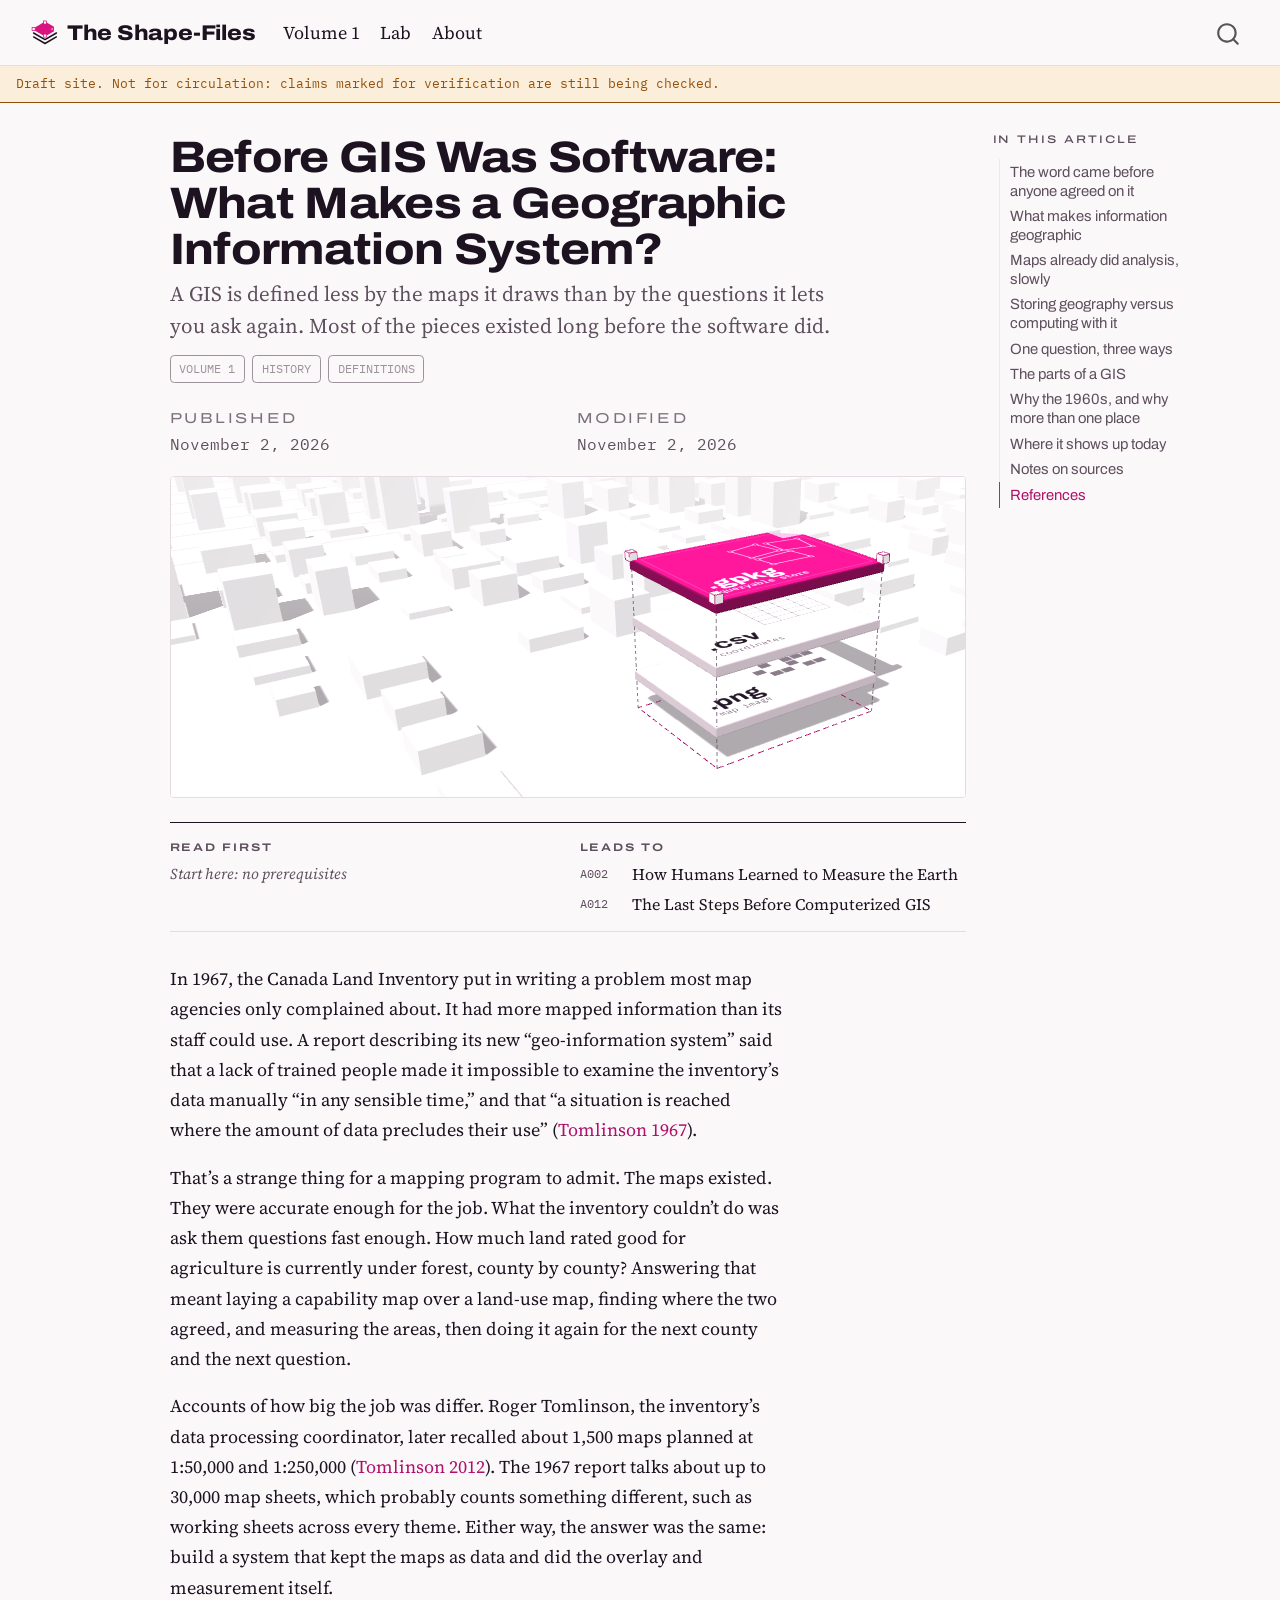
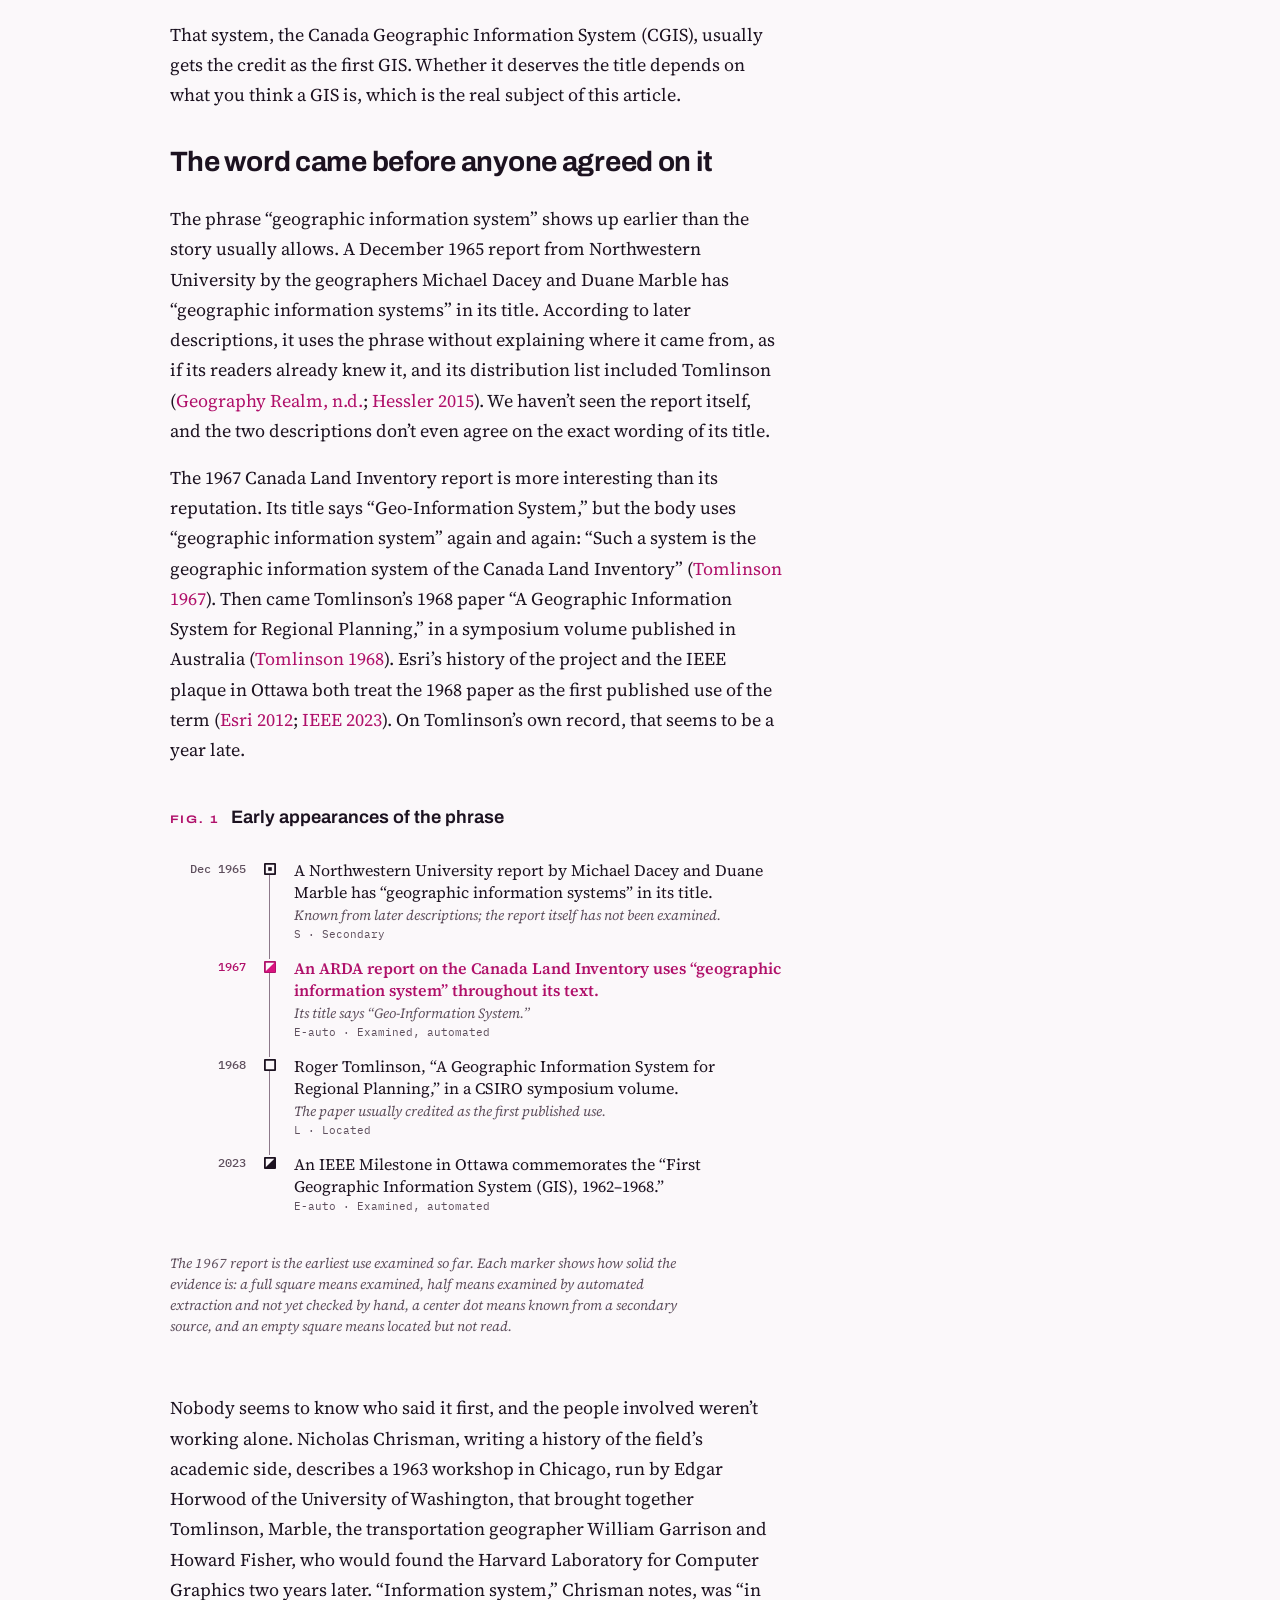
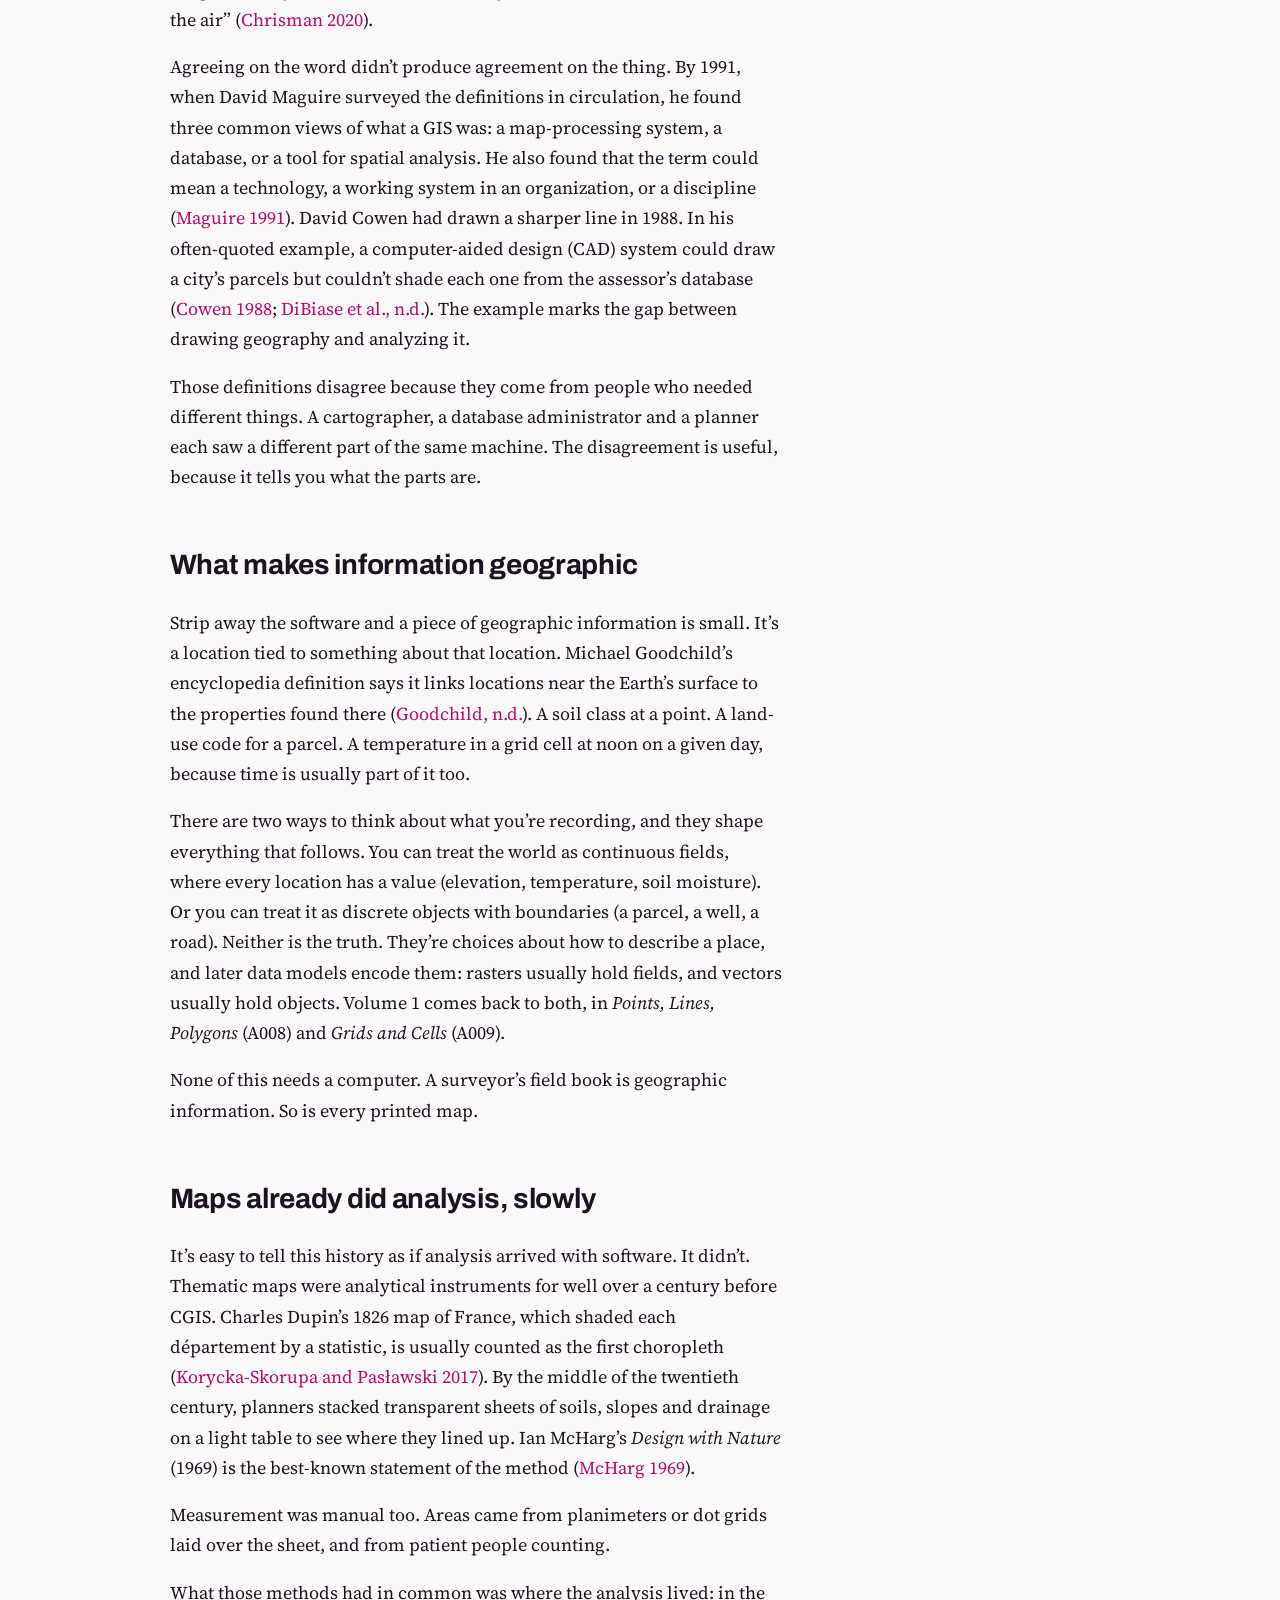
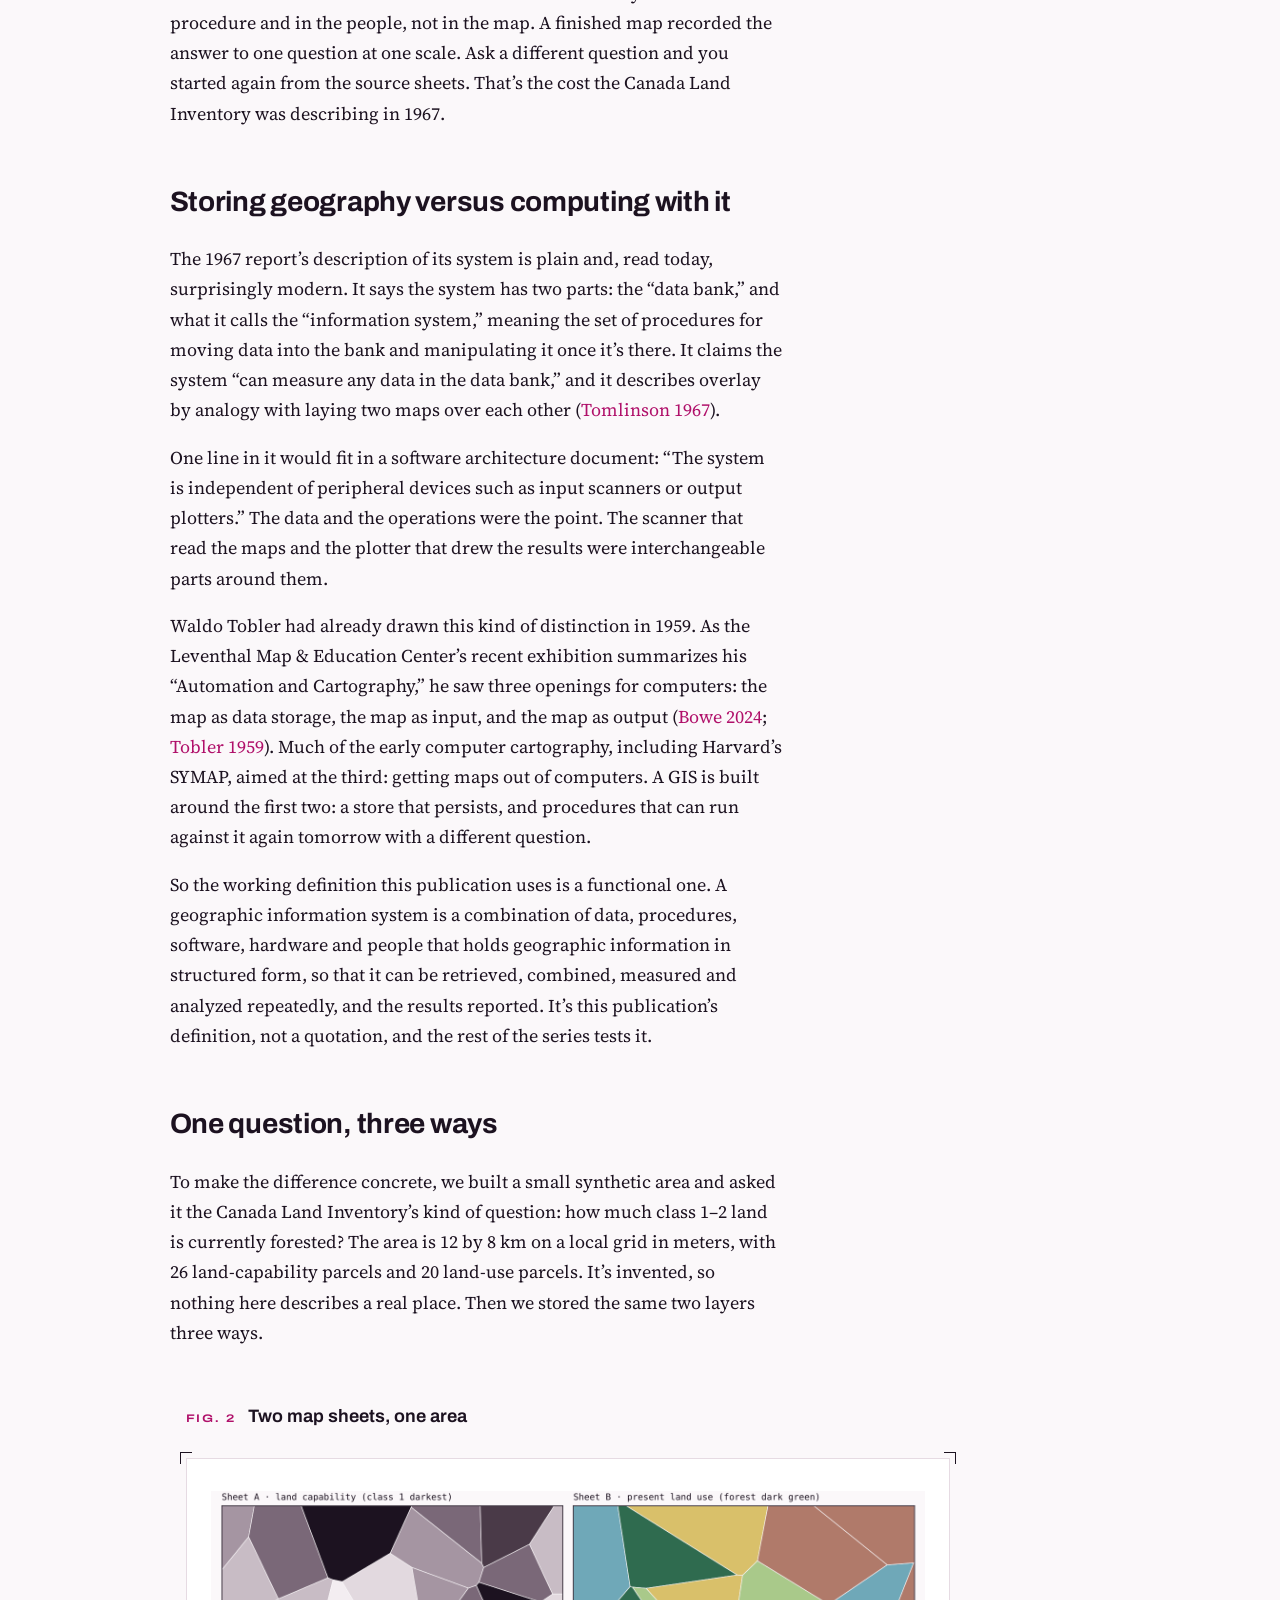
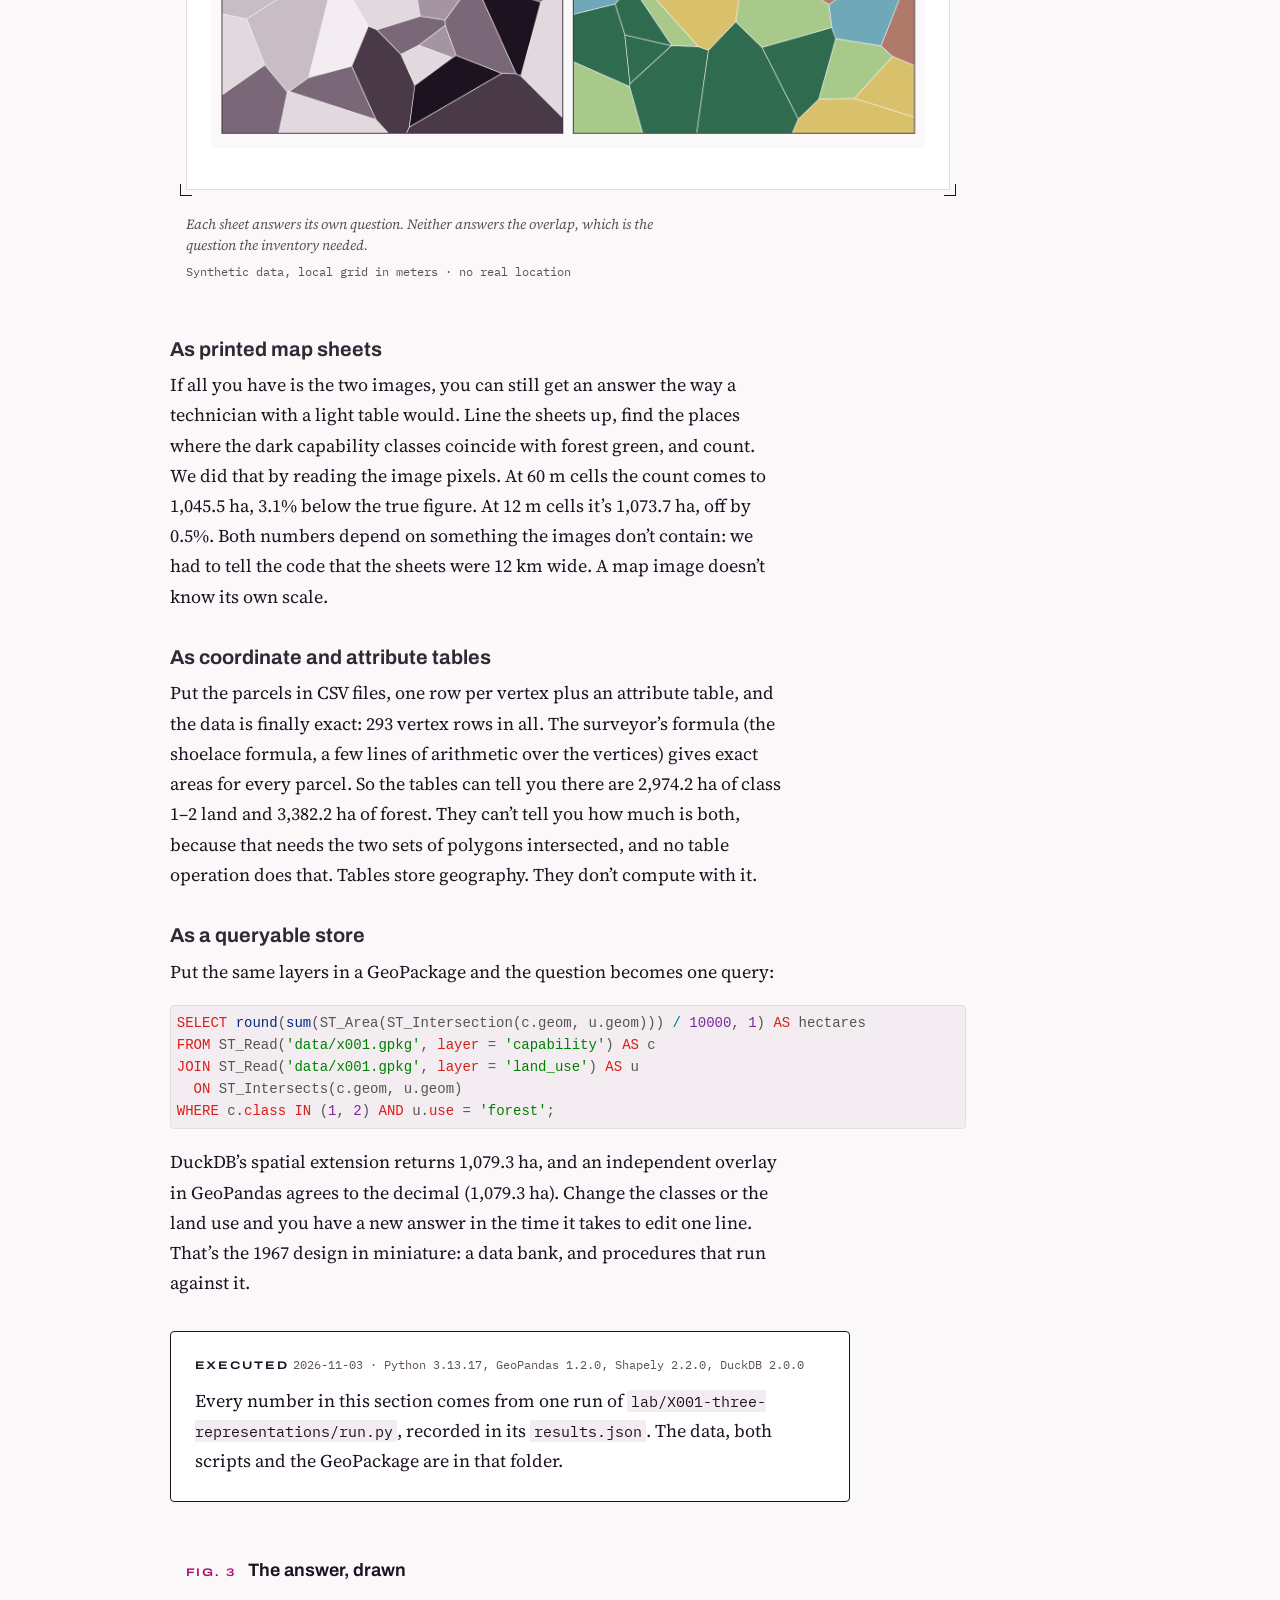
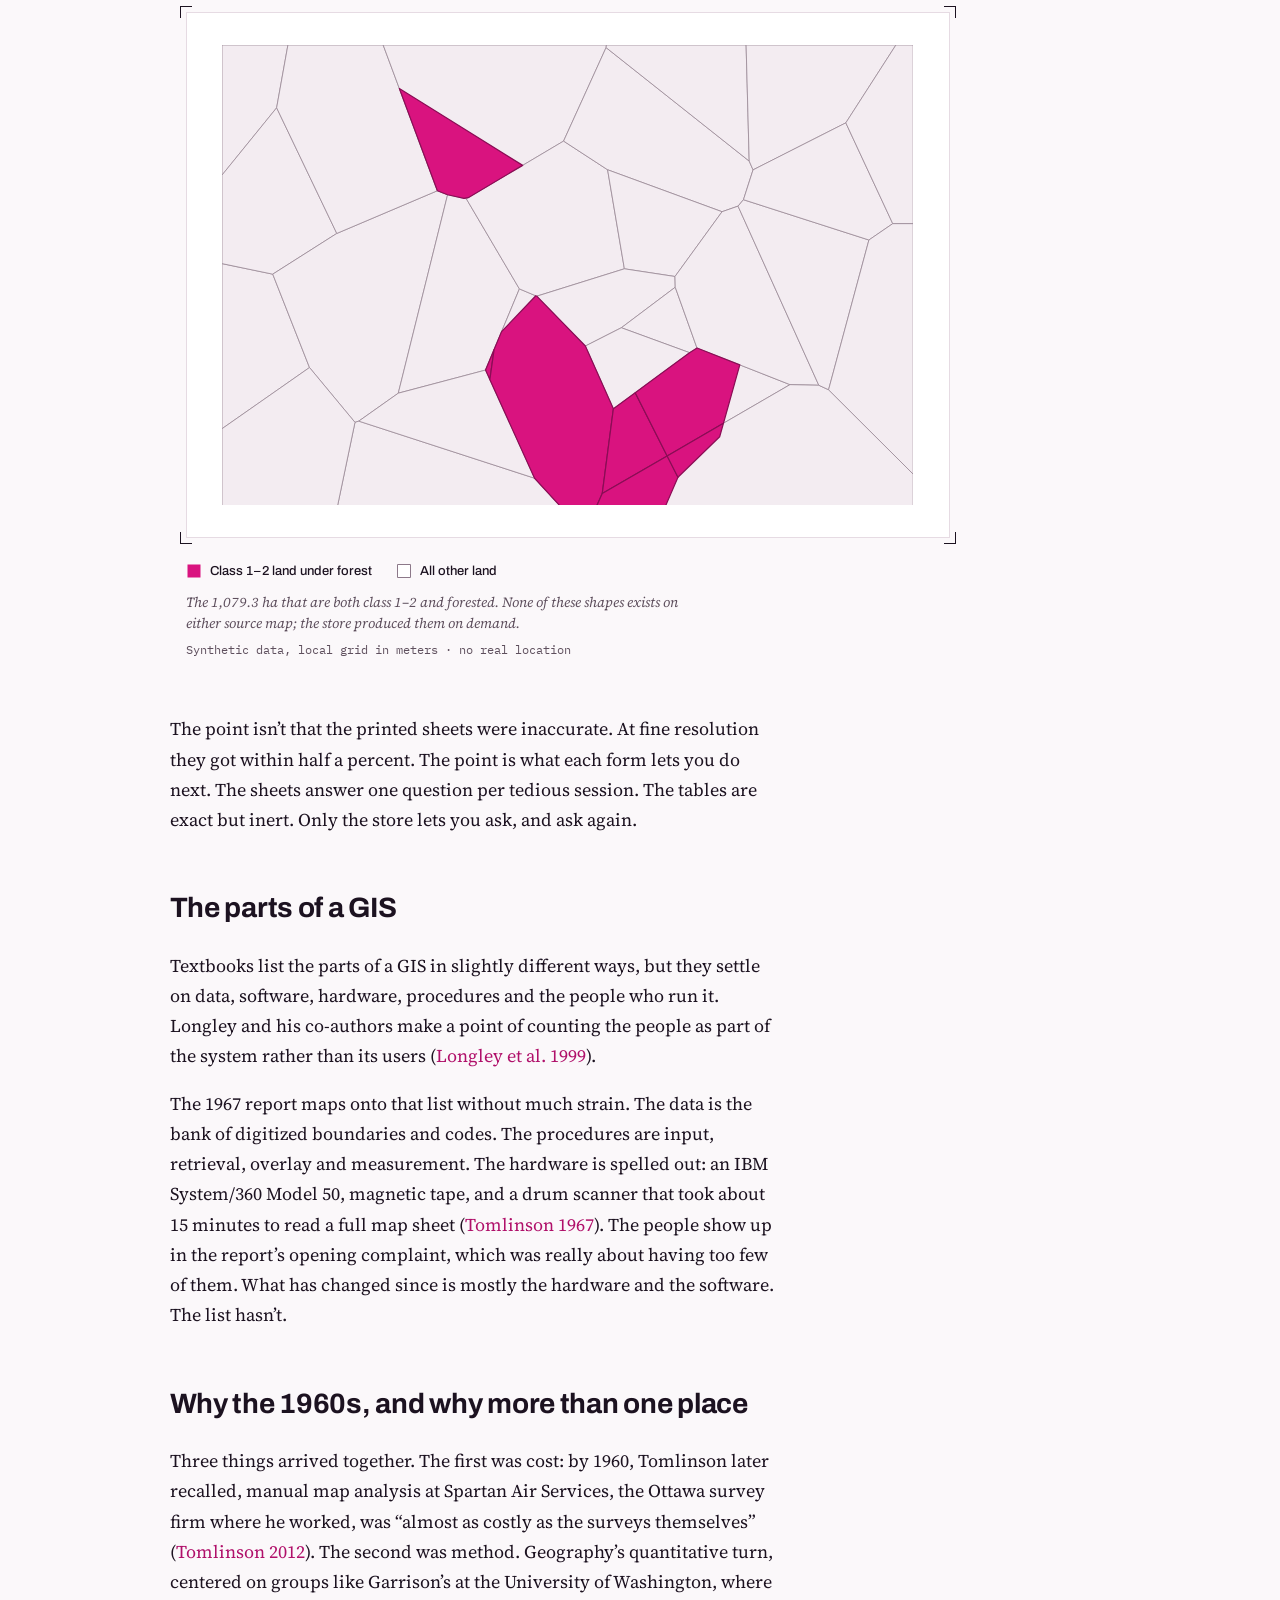
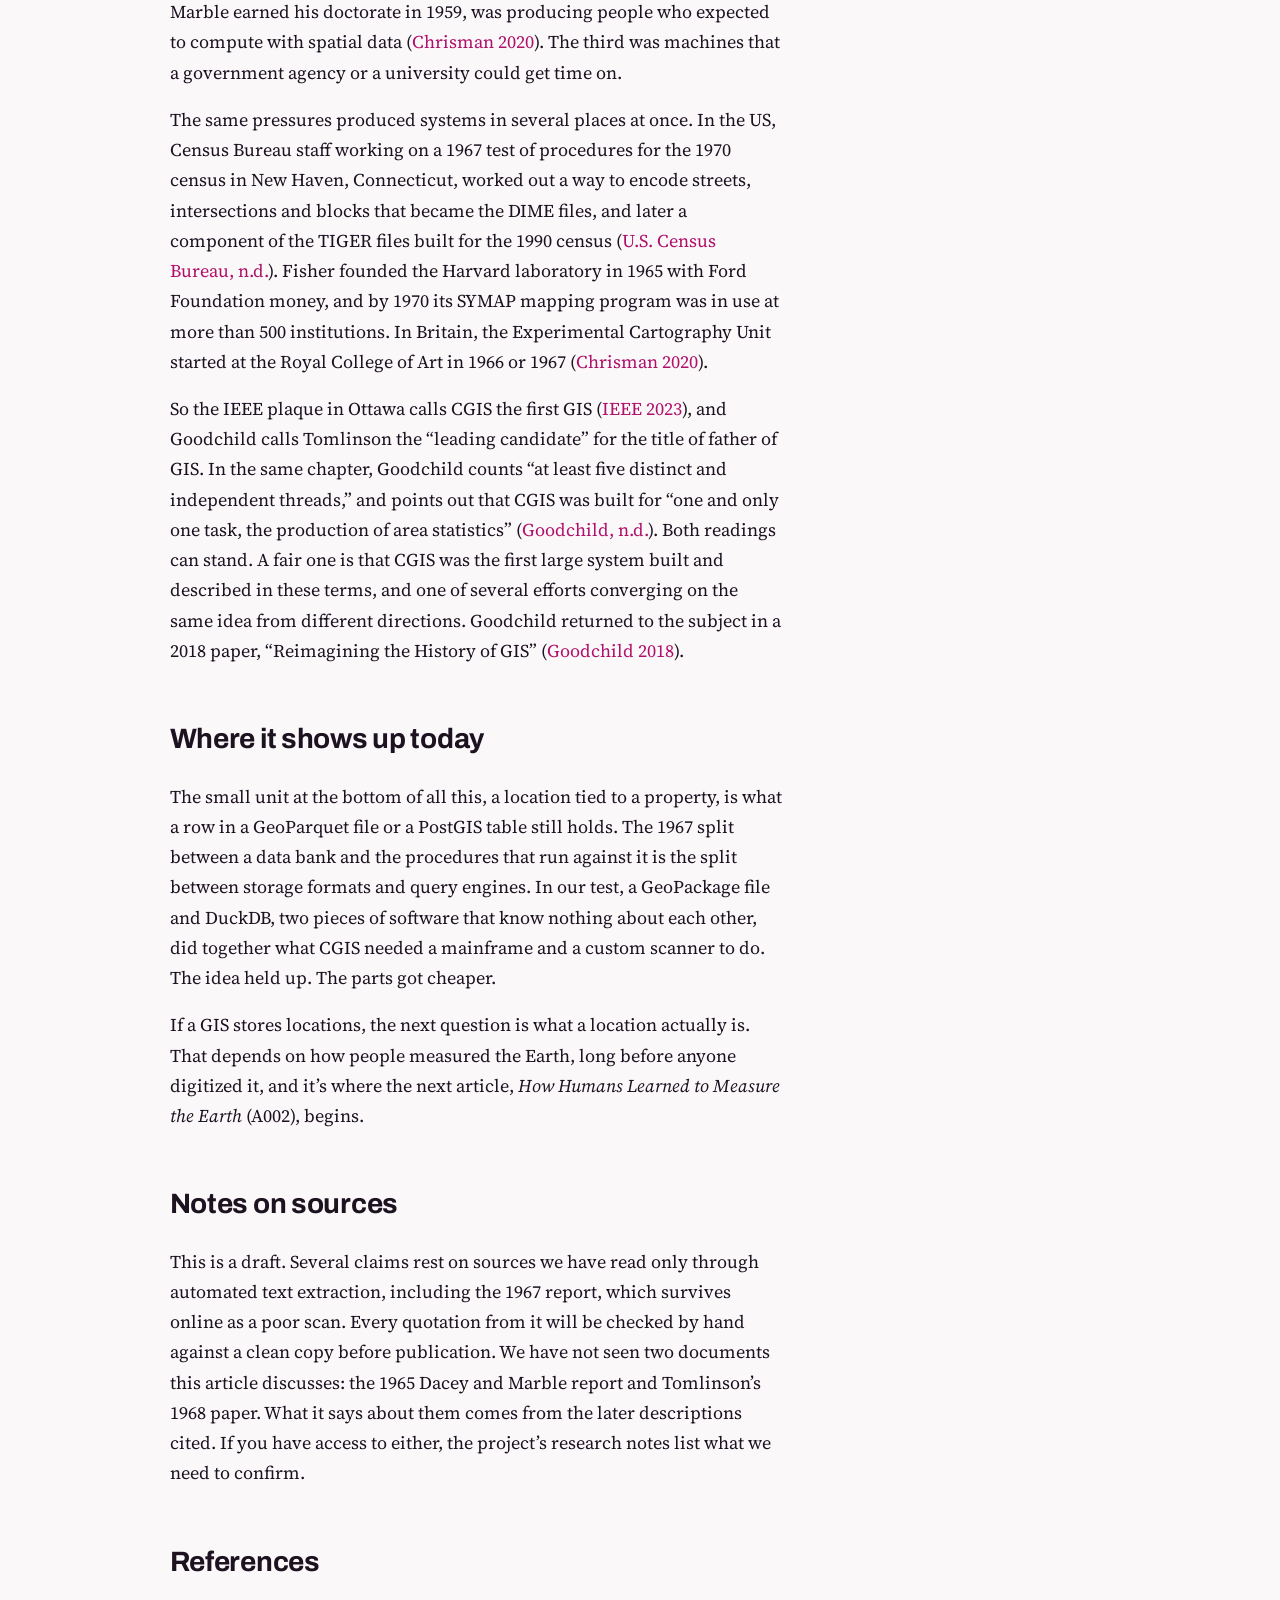
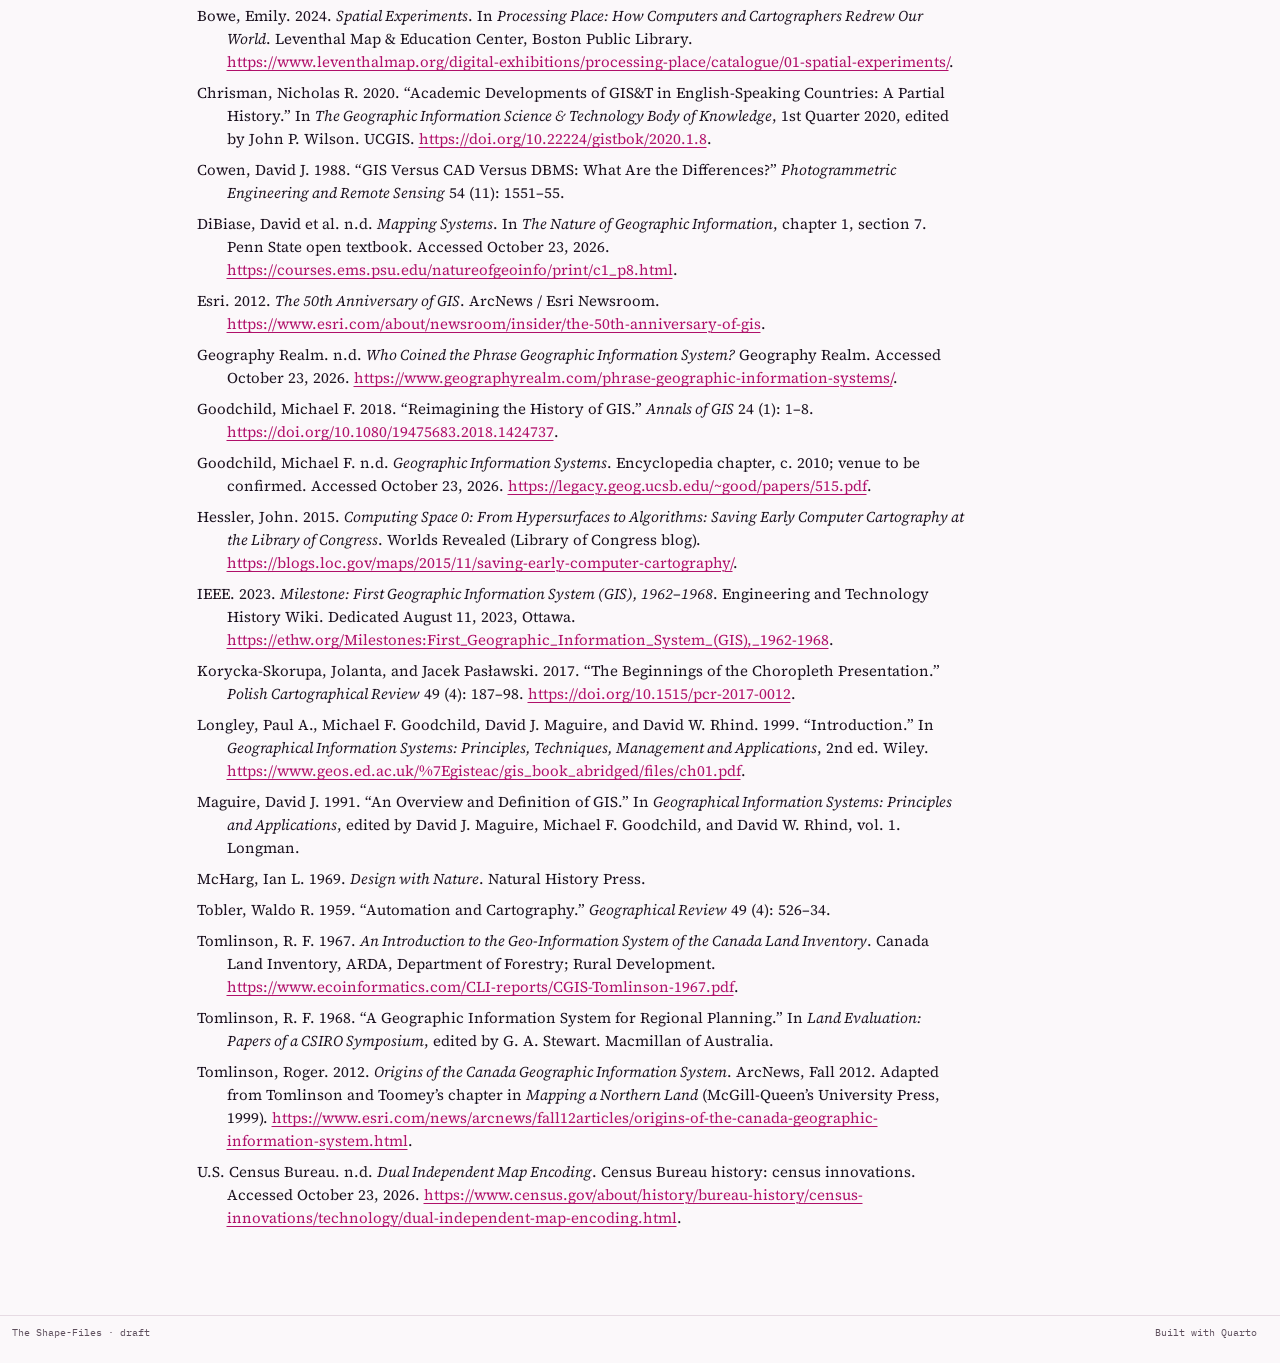
==== articles/before-gis-was-software/index.html @ 7fab3e98 "Publish site" ====
<!DOCTYPE html>
<html xmlns="http://www.w3.org/1999/xhtml" lang="en-US" xml:lang="en-US"><head>

<meta charset="utf-8">
<meta name="generator" content="quarto-1.11.9">

<meta name="viewport" content="width=device-width, initial-scale=1.0, user-scalable=yes">

<meta name="dcterms.date" content="2026-11-02">
<meta name="description" content="What separates a geographic information system from a map, where the phrase came from, and why the first systems were built in the 1960s.">

<title>Before GIS Was Software: What Makes a Geographic Information System? – The Shape-Files</title>
<style>
/* Default styles provided by pandoc.
** See https://pandoc.org/MANUAL.html#variables-for-html for config info.
*/
span.smallcaps{font-variant: small-caps;}
div.columns{display: flex; gap: 1.5em;}
div.column{flex: auto;}
@media screen {
div.columns{gap: min(4vw, 1.5em);}
div.column{overflow-x: auto;}
}
div.hanging-indent{margin-left: 1.5em; text-indent: -1.5em;}
ul.task-list{list-style: none;}
ul.task-list li input[type="checkbox"] {
  width: 0.8em;
  margin: 0 0.8em 0.2em -1em; /* quarto-specific, see https://github.com/quarto-dev/quarto-cli/issues/4556 */ 
  vertical-align: middle;
}
/* CSS for syntax highlighting */
html { -webkit-text-size-adjust: 100%; }
pre > code.sourceCode { white-space: pre; position: relative; }
pre > code.sourceCode > span { display: inline-block; line-height: 1.25; }
pre > code.sourceCode > span:empty { height: 1.2em; }
.sourceCode { overflow: visible; }
code.sourceCode > span { color: inherit; text-decoration: inherit; }
div.sourceCode { margin: 1em 0; }
pre.sourceCode { margin: 0; }
@media screen {
div.sourceCode { overflow: auto; }
}
@media print {
pre > code.sourceCode { white-space: pre-wrap; }
pre > code.sourceCode > span { text-indent: -5em; padding-left: 5em; }
}
pre.numberSource code
  { counter-reset: source-line 0; }
pre.numberSource code > span
  { position: relative; left: -4em; counter-increment: source-line; }
pre.numberSource code > span > a:first-child::before
  { content: counter(source-line);
    position: relative; left: -1em; text-align: right; vertical-align: baseline;
    border: none; display: inline-block;
    -webkit-touch-callout: none; -webkit-user-select: none;
    -khtml-user-select: none; -moz-user-select: none;
    -ms-user-select: none; user-select: none;
    padding: 0 4px; width: 4em;
  }
pre.numberSource { margin-left: 3em;  padding-left: 4px; }
div.sourceCode
  {   }
@media screen {
pre > code.sourceCode > span > a:first-child::before { text-decoration: underline; }
}
/* CSS for citations */
div.csl-bib-body { }
div.csl-entry {
  clear: both;
}
.hanging-indent div.csl-entry {
  margin-left:2em;
  text-indent:-2em;
}
div.csl-left-margin {
  min-width:2em;
  float:left;
}
div.csl-right-inline {
  margin-left:2em;
  padding-left:1em;
}
div.csl-indent {
  margin-left: 2em;
}</style>


<script src="../../site_libs/quarto-nav/quarto-nav.js"></script>
<script src="../../site_libs/quarto-nav/headroom.min.js"></script>
<script src="../../site_libs/clipboard/clipboard.min.js"></script>
<script src="../../site_libs/quarto-search/autocomplete.umd.js"></script>
<script src="../../site_libs/quarto-search/fuse.min.js"></script>
<script src="../../site_libs/quarto-search/quarto-search.js"></script>
<meta name="quarto:offset" content="../../">
<link href="../../assets/img/file-mark-light.svg" rel="icon" type="image/svg+xml">
<script src="../../site_libs/quarto-html/quarto.js" type="module"></script>
<script src="../../site_libs/quarto-html/tabsets/tabsets.js" type="module"></script>
<script src="../../site_libs/quarto-html/scrollable-regions/scrollable-regions.js" type="module"></script>
<script src="../../site_libs/quarto-html/popper.min.js"></script>
<script src="../../site_libs/quarto-html/tippy.umd.min.js"></script>
<script src="../../site_libs/quarto-html/anchor.min.js"></script>
<link href="../../site_libs/quarto-html/tippy.css" rel="stylesheet">
<link href="../../site_libs/quarto-html/quarto-syntax-highlighting-7b1528b1cba7e9f63f59baa7408a6f56.css" rel="stylesheet" id="quarto-text-highlighting-styles">
<script src="../../site_libs/bootstrap/bootstrap.min.js"></script>
<link href="../../site_libs/bootstrap/bootstrap-icons.css" rel="stylesheet">
<link href="../../site_libs/bootstrap/bootstrap-260992445ddb6850cf12eee7a5778700.min.css" rel="stylesheet" append-hash="true" id="quarto-bootstrap" data-mode="light">
<script id="quarto-search-options" type="application/json">{
  "location": "navbar",
  "copy-button": false,
  "collapse-after": 3,
  "panel-placement": "end",
  "type": "overlay",
  "limit": 50,
  "keyboard-shortcut": [
    "f",
    "/",
    "s"
  ],
  "show-item-context": false,
  "language": {
    "search-no-results-text": "No results",
    "search-matching-documents-text": "matching documents",
    "search-copy-link-title": "Copy link to search",
    "search-hide-matches-text": "Hide additional matches",
    "search-more-match-text": "more match in this document",
    "search-more-matches-text": "more matches in this document",
    "search-clear-button-title": "Clear",
    "search-text-placeholder": "",
    "search-detached-cancel-button-title": "Cancel",
    "search-submit-button-title": "Submit",
    "search-label": "Search"
  }
}</script>
<style>html{ scroll-behavior: smooth; }</style>
<meta name="robots" content="noindex, nofollow">


<link rel="stylesheet" href="../../styles/tokens.css">
<link rel="stylesheet" href="../../styles/components.css">
<link rel="stylesheet" href="../../styles/site.css">
</head>

<body class="nav-fixed quarto-light"><a id="quarto-skip-link" class="visually-hidden-focusable" href="#quarto-document-content">Skip to main content</a>

<div id="quarto-search-results"></div>
  <header id="quarto-header" class="headroom fixed-top">
    <nav class="navbar navbar-expand-lg " data-bs-theme="dark" aria-label="Site">
      <div class="navbar-container container-fluid">
      <div class="navbar-brand-container mx-auto">
    <a href="../../index.html" class="navbar-brand navbar-brand-logo">
    <img src="../../assets/img/file-mark-light.svg" alt="The Shape-Files file mark" class="navbar-logo light-content">
    <img src="../../assets/img/file-mark-light.svg" alt="The Shape-Files file mark" class="navbar-logo dark-content">
    </a>
    <a class="navbar-brand" href="../../index.html">
    <span class="navbar-title">The Shape-Files</span>
    </a>
  </div>
          <button class="navbar-toggler" type="button" data-bs-toggle="collapse" data-bs-target="#navbarCollapse" aria-controls="navbarCollapse" aria-expanded="false" aria-label="Toggle navigation" onclick="if (window.quartoToggleHeadroom) { window.quartoToggleHeadroom(); }">
  <span class="navbar-toggler-icon"></span>
</button>
          <div class="collapse navbar-collapse" id="navbarCollapse">
            <ul class="navbar-nav navbar-nav-scroll me-auto">
  <li class="nav-item">
    <a class="nav-link" href="../../index.html#volume-1"> 
<span class="menu-text">Volume 1</span></a>
  </li>  
  <li class="nav-item">
    <a class="nav-link" href="../../lab/X001-three-representations/index.html"> 
<span class="menu-text">Lab</span></a>
  </li>  
  <li class="nav-item">
    <a class="nav-link" href="../../about.html"> 
<span class="menu-text">About</span></a>
  </li>  
</ul>
          </div> <!-- /navcollapse -->
            <div class="quarto-navbar-tools">
</div>
            <div id="quarto-search" class="" title="Search"></div>
      </div> <!-- /container-fluid -->
    </nav>
  <div id="quarto-announcement" data-announcement-id="b26e53d206112f1563378f8ec5a08632" class="alert alert-warning hidden"><div class="quarto-announcement-content">
<p>Draft site. Not for circulation: claims marked for verification are still being checked.</p>
</div></div>
</header>
<!-- content -->
<div id="quarto-content" class="quarto-container page-columns page-rows-contents page-layout-article page-navbar">
<!-- sidebar -->
<!-- margin-sidebar -->
    <div id="quarto-margin-sidebar" class="sidebar margin-sidebar">
        <nav id="TOC" role="doc-toc" aria-labelledby="toc-title" class="toc-active">
    <h2 id="toc-title">In this article</h2>
   
  <ul class="collapse">
  <li><a href="#the-word-came-before-anyone-agreed-on-it" id="toc-the-word-came-before-anyone-agreed-on-it" class="nav-link active" data-scroll-target="#the-word-came-before-anyone-agreed-on-it">The word came before anyone agreed on it</a></li>
  <li><a href="#what-makes-information-geographic" id="toc-what-makes-information-geographic" class="nav-link" data-scroll-target="#what-makes-information-geographic">What makes information geographic</a></li>
  <li><a href="#maps-already-did-analysis-slowly" id="toc-maps-already-did-analysis-slowly" class="nav-link" data-scroll-target="#maps-already-did-analysis-slowly">Maps already did analysis, slowly</a></li>
  <li><a href="#storing-geography-versus-computing-with-it" id="toc-storing-geography-versus-computing-with-it" class="nav-link" data-scroll-target="#storing-geography-versus-computing-with-it">Storing geography versus computing with it</a></li>
  <li><a href="#one-question-three-ways" id="toc-one-question-three-ways" class="nav-link" data-scroll-target="#one-question-three-ways">One question, three ways</a></li>
  <li><a href="#the-parts-of-a-gis" id="toc-the-parts-of-a-gis" class="nav-link" data-scroll-target="#the-parts-of-a-gis">The parts of a GIS</a></li>
  <li><a href="#why-the-1960s-and-why-more-than-one-place" id="toc-why-the-1960s-and-why-more-than-one-place" class="nav-link" data-scroll-target="#why-the-1960s-and-why-more-than-one-place">Why the 1960s, and why more than one place</a></li>
  <li><a href="#where-it-shows-up-today" id="toc-where-it-shows-up-today" class="nav-link" data-scroll-target="#where-it-shows-up-today">Where it shows up today</a></li>
  <li><a href="#notes-on-sources" id="toc-notes-on-sources" class="nav-link" data-scroll-target="#notes-on-sources">Notes on sources</a></li>
  <li><a href="#references" id="toc-references" class="nav-link" data-scroll-target="#references">References</a></li>
  </ul>
</nav>
    </div>
<!-- main -->
<main class="content" id="quarto-document-content" tabindex="-1">

<header id="title-block-header" class="quarto-title-block default">
<div class="quarto-title">
<h1 class="title">Before GIS Was Software: What Makes a Geographic Information System?</h1>
<p class="subtitle lead">A GIS is defined less by the maps it draws than by the questions it lets you ask again. Most of the pieces existed long before the software did.</p>
  <div class="quarto-categories">
    <div class="quarto-category">Volume 1</div>
    <div class="quarto-category">History</div>
    <div class="quarto-category">Definitions</div>
  </div>
  </div>

<div>
  <div class="description">
    What separates a geographic information system from a map, where the phrase came from, and why the first systems were built in the 1960s.
  </div>
</div>


<div class="quarto-title-meta">

    
    <div>
    <div class="quarto-title-meta-heading">Published</div>
    <div class="quarto-title-meta-contents">
      <p class="date">November 2, 2026</p>
    </div>
  </div>
  
    <div>
    <div class="quarto-title-meta-heading">Modified</div>
    <div class="quarto-title-meta-contents">
      <p class="date-modified">November 2, 2026</p>
    </div>
  </div>
    
  </div>
  


</header>


<div class="sf-hero-mount" data-height="320" data-seed="1967" data-shift="0.2" data-title="Banner: a map image, a coordinate table and a queryable store floating above a city grid; the queryable store is highlighted" data-layers="[{&quot;ext&quot;:&quot;gpkg&quot;,&quot;role&quot;:&quot;queryable store&quot;,&quot;motif&quot;:&quot;polygons&quot;,&quot;subject&quot;:true},{&quot;ext&quot;:&quot;csv&quot;,&quot;role&quot;:&quot;coordinates&quot;,&quot;motif&quot;:&quot;table&quot;},{&quot;ext&quot;:&quot;png&quot;,&quot;role&quot;:&quot;map image&quot;,&quot;motif&quot;:&quot;raster&quot;}]">

</div>
<div class="sf-article-path">
<nav class="sf-prereq" aria-label="Reading path">
<div class="sf-prereq-col">
<p class="sf-prereq-head">
Read first
</p>
<p class="sf-prereq-none">
Start here: no prerequisites
</p>
</div>
<div class="sf-prereq-col">
<p class="sf-prereq-head">
Leads to
</p>
<ul class="sf-prereq-list">
<li>
<span class="sf-prereq-id">A002</span><span>How Humans Learned to Measure the Earth</span>
</li>
<li>
<span class="sf-prereq-id">A012</span><span>The Last Steps Before Computerized GIS</span>
</li>
</ul>
</div>
</nav>
</div>
<p>In 1967, the Canada Land Inventory put in writing a problem most map agencies only complained about. It had more mapped information than its staff could use. A report describing its new “geo-information system” said that a lack of trained people made it impossible to examine the inventory’s data manually “in any sensible time,” and that “a situation is reached where the amount of data precludes their use” <span class="citation" data-cites="tomlinson1967">(<a href="#ref-tomlinson1967" role="doc-biblioref">Tomlinson 1967</a>)</span>.</p>
<p>That’s a strange thing for a mapping program to admit. The maps existed. They were accurate enough for the job. What the inventory couldn’t do was ask them questions fast enough. How much land rated good for agriculture is currently under forest, county by county? Answering that meant laying a capability map over a land-use map, finding where the two agreed, and measuring the areas, then doing it again for the next county and the next question.</p>
<p>Accounts of how big the job was differ. Roger Tomlinson, the inventory’s data processing coordinator, later recalled about 1,500 maps planned at 1:50,000 and 1:250,000 <span class="citation" data-cites="tomlinson2012">(<a href="#ref-tomlinson2012" role="doc-biblioref">Tomlinson 2012</a>)</span>. The 1967 report talks about up to 30,000 map sheets, which probably counts something different, such as working sheets across every theme. Either way, the answer was the same: build a system that kept the maps as data and did the overlay and measurement itself.</p>
<p>That system, the Canada Geographic Information System (CGIS), usually gets the credit as the first GIS. Whether it deserves the title depends on what you think a GIS is, which is the real subject of this article.</p>
<section id="the-word-came-before-anyone-agreed-on-it" class="level2">
<h2 class="anchored" data-anchor-id="the-word-came-before-anyone-agreed-on-it">The word came before anyone agreed on it</h2>
<p>The phrase “geographic information system” shows up earlier than the story usually allows. A December 1965 report from Northwestern University by the geographers Michael Dacey and Duane Marble has “geographic information systems” in its title. According to later descriptions, it uses the phrase without explaining where it came from, as if its readers already knew it, and its distribution list included Tomlinson <span class="citation" data-cites="geographyrealm hessler2015">(<a href="#ref-geographyrealm" role="doc-biblioref">Geography Realm, n.d.</a>; <a href="#ref-hessler2015" role="doc-biblioref">Hessler 2015</a>)</span>. We haven’t seen the report itself, and the two descriptions don’t even agree on the exact wording of its title.</p>
<p>The 1967 Canada Land Inventory report is more interesting than its reputation. Its title says “Geo-Information System,” but the body uses “geographic information system” again and again: “Such a system is the geographic information system of the Canada Land Inventory” <span class="citation" data-cites="tomlinson1967">(<a href="#ref-tomlinson1967" role="doc-biblioref">Tomlinson 1967</a>)</span>. Then came Tomlinson’s 1968 paper “A Geographic Information System for Regional Planning,” in a symposium volume published in Australia <span class="citation" data-cites="tomlinson1968">(<a href="#ref-tomlinson1968" role="doc-biblioref">Tomlinson 1968</a>)</span>. Esri’s history of the project and the IEEE plaque in Ottawa both treat the 1968 paper as the first published use of the term <span class="citation" data-cites="esri2012 ieee2023">(<a href="#ref-esri2012" role="doc-biblioref">Esri 2012</a>; <a href="#ref-ieee2023" role="doc-biblioref">IEEE 2023</a>)</span>. On Tomlinson’s own record, that seems to be a year late.</p>
<figure class="sf-fig sf-fig-plain figure" aria-labelledby="fig-timeline-cap">
<div class="sf-fig-head"><span class="sf-fig-num">Fig. 1</span><span class="sf-fig-title">Early appearances of the phrase</span></div>
<ol class="sf-tl" aria-label="Early appearances of the phrase geographic information system">
<li class="sf-tl-item">
<span class="sf-tl-date">Dec 1965</span><span class="sf-tl-mark"><svg class="sf-lm" width="12" height="12" viewbox="0 0 10 10" aria-hidden="true" focusable="false"><rect class="sf-lm-line" x="0.75" y="0.75" width="8.5" height="8.5"></rect><rect x="3.5" y="3.5" width="3" height="3" class="sf-lm-fill"></rect></svg></span><span class="sf-tl-text"><span class="sf-tl-label">A Northwestern University report by Michael Dacey and Duane Marble has “geographic information systems” in its title.</span><span class="sf-tl-note">Known from later descriptions; the report itself has not been examined.</span><span class="sf-tl-level">S · Secondary</span></span>
</li>
<li class="sf-tl-item sf-tl-subject">
<span class="sf-tl-date">1967</span><span class="sf-tl-mark"><svg class="sf-lm sf-lm-subject" width="12" height="12" viewbox="0 0 10 10" aria-hidden="true" focusable="false"><rect class="sf-lm-line" x="0.75" y="0.75" width="8.5" height="8.5"></rect><path d="M0.75 9.25L9.25 0.75V9.25Z" class="sf-lm-fill"></path></svg></span><span class="sf-tl-text"><span class="sf-tl-label">An ARDA report on the Canada Land Inventory uses “geographic information system” throughout its text.</span><span class="sf-tl-note">Its title says “Geo-Information System.”</span><span class="sf-tl-level">E-auto · Examined, automated</span></span>
</li>
<li class="sf-tl-item">
<span class="sf-tl-date">1968</span><span class="sf-tl-mark"><svg class="sf-lm" width="12" height="12" viewbox="0 0 10 10" aria-hidden="true" focusable="false"><rect class="sf-lm-line" x="0.75" y="0.75" width="8.5" height="8.5"></rect></svg></span><span class="sf-tl-text"><span class="sf-tl-label">Roger Tomlinson, “A Geographic Information System for Regional Planning,” in a CSIRO symposium volume.</span><span class="sf-tl-note">The paper usually credited as the first published use.</span><span class="sf-tl-level">L · Located</span></span>
</li>
<li class="sf-tl-item">
<span class="sf-tl-date">2023</span><span class="sf-tl-mark"><svg class="sf-lm" width="12" height="12" viewbox="0 0 10 10" aria-hidden="true" focusable="false"><rect class="sf-lm-line" x="0.75" y="0.75" width="8.5" height="8.5"></rect><path d="M0.75 9.25L9.25 0.75V9.25Z" class="sf-lm-fill"></path></svg></span><span class="sf-tl-text"><span class="sf-tl-label">An IEEE Milestone in Ottawa commemorates the “First Geographic Information System (GIS), 1962–1968.”</span><span class="sf-tl-level">E-auto · Examined, automated</span></span>
</li>
</ol>
<figcaption class="sf-fig-cap" id="fig-timeline-cap"><span class="sf-fig-captext">The 1967 report is the earliest use examined so far. Each marker shows how solid the evidence is: a full square means examined, half means examined by automated extraction and not yet checked by hand, a center dot means known from a secondary source, and an empty square means located but not read.</span></figcaption>
</figure>
<p>Nobody seems to know who said it first, and the people involved weren’t working alone. Nicholas Chrisman, writing a history of the field’s academic side, describes a 1963 workshop in Chicago, run by Edgar Horwood of the University of Washington, that brought together Tomlinson, Marble, the transportation geographer William Garrison and Howard Fisher, who would found the Harvard Laboratory for Computer Graphics two years later. “Information system,” Chrisman notes, was “in the air” <span class="citation" data-cites="chrisman2020">(<a href="#ref-chrisman2020" role="doc-biblioref">Chrisman 2020</a>)</span>.</p>
<p>Agreeing on the word didn’t produce agreement on the thing. By 1991, when David Maguire surveyed the definitions in circulation, he found three common views of what a GIS was: a map-processing system, a database, or a tool for spatial analysis. He also found that the term could mean a technology, a working system in an organization, or a discipline <span class="citation" data-cites="maguire1991">(<a href="#ref-maguire1991" role="doc-biblioref">Maguire 1991</a>)</span>. David Cowen had drawn a sharper line in 1988. In his often-quoted example, a computer-aided design (CAD) system could draw a city’s parcels but couldn’t shade each one from the assessor’s database <span class="citation" data-cites="cowen1988 dibiase_nature">(<a href="#ref-cowen1988" role="doc-biblioref">Cowen 1988</a>; <a href="#ref-dibiase_nature" role="doc-biblioref"><span class="nocase">DiBiase et al.</span>, n.d.</a>)</span>. The example marks the gap between drawing geography and analyzing it.</p>
<p>Those definitions disagree because they come from people who needed different things. A cartographer, a database administrator and a planner each saw a different part of the same machine. The disagreement is useful, because it tells you what the parts are.</p>
</section>
<section id="what-makes-information-geographic" class="level2">
<h2 class="anchored" data-anchor-id="what-makes-information-geographic">What makes information geographic</h2>
<p>Strip away the software and a piece of geographic information is small. It’s a location tied to something about that location. Michael Goodchild’s encyclopedia definition says it links locations near the Earth’s surface to the properties found there <span class="citation" data-cites="goodchild2010">(<a href="#ref-goodchild2010" role="doc-biblioref">Goodchild, n.d.</a>)</span>. A soil class at a point. A land-use code for a parcel. A temperature in a grid cell at noon on a given day, because time is usually part of it too.</p>
<p>There are two ways to think about what you’re recording, and they shape everything that follows. You can treat the world as continuous fields, where every location has a value (elevation, temperature, soil moisture). Or you can treat it as discrete objects with boundaries (a parcel, a well, a road). Neither is the truth. They’re choices about how to describe a place, and later data models encode them: rasters usually hold fields, and vectors usually hold objects. Volume 1 comes back to both, in <em>Points, Lines, Polygons</em> (A008) and <em>Grids and Cells</em> (A009).</p>
<p>None of this needs a computer. A surveyor’s field book is geographic information. So is every printed map.</p>
</section>
<section id="maps-already-did-analysis-slowly" class="level2">
<h2 class="anchored" data-anchor-id="maps-already-did-analysis-slowly">Maps already did analysis, slowly</h2>
<p>It’s easy to tell this history as if analysis arrived with software. It didn’t. Thematic maps were analytical instruments for well over a century before CGIS. Charles Dupin’s 1826 map of France, which shaded each département by a statistic, is usually counted as the first choropleth <span class="citation" data-cites="korycka2017">(<a href="#ref-korycka2017" role="doc-biblioref">Korycka-Skorupa and Pasławski 2017</a>)</span>. By the middle of the twentieth century, planners stacked transparent sheets of soils, slopes and drainage on a light table to see where they lined up. Ian McHarg’s <em>Design with Nature</em> (1969) is the best-known statement of the method <span class="citation" data-cites="mcharg1969">(<a href="#ref-mcharg1969" role="doc-biblioref">McHarg 1969</a>)</span>.</p>
<p>Measurement was manual too. Areas came from planimeters or dot grids laid over the sheet, and from patient people counting.</p>
<p>What those methods had in common was where the analysis lived: in the procedure and in the people, not in the map. A finished map recorded the answer to one question at one scale. Ask a different question and you started again from the source sheets. That’s the cost the Canada Land Inventory was describing in 1967.</p>
</section>
<section id="storing-geography-versus-computing-with-it" class="level2">
<h2 class="anchored" data-anchor-id="storing-geography-versus-computing-with-it">Storing geography versus computing with it</h2>
<p>The 1967 report’s description of its system is plain and, read today, surprisingly modern. It says the system has two parts: the “data bank,” and what it calls the “information system,” meaning the set of procedures for moving data into the bank and manipulating it once it’s there. It claims the system “can measure any data in the data bank,” and it describes overlay by analogy with laying two maps over each other <span class="citation" data-cites="tomlinson1967">(<a href="#ref-tomlinson1967" role="doc-biblioref">Tomlinson 1967</a>)</span>.</p>
<p>One line in it would fit in a software architecture document: “The system is independent of peripheral devices such as input scanners or output plotters.” The data and the operations were the point. The scanner that read the maps and the plotter that drew the results were interchangeable parts around them.</p>
<p>Waldo Tobler had already drawn this kind of distinction in 1959. As the Leventhal Map &amp; Education Center’s recent exhibition summarizes his “Automation and Cartography,” he saw three openings for computers: the map as data storage, the map as input, and the map as output <span class="citation" data-cites="leventhal2024 tobler1959">(<a href="#ref-leventhal2024" role="doc-biblioref">Bowe 2024</a>; <a href="#ref-tobler1959" role="doc-biblioref">Tobler 1959</a>)</span>. Much of the early computer cartography, including Harvard’s SYMAP, aimed at the third: getting maps out of computers. A GIS is built around the first two: a store that persists, and procedures that can run against it again tomorrow with a different question.</p>
<p>So the working definition this publication uses is a functional one. A geographic information system is a combination of data, procedures, software, hardware and people that holds geographic information in structured form, so that it can be retrieved, combined, measured and analyzed repeatedly, and the results reported. It’s this publication’s definition, not a quotation, and the rest of the series tests it.</p>
</section>
<section id="one-question-three-ways" class="level2">
<h2 class="anchored" data-anchor-id="one-question-three-ways">One question, three ways</h2>
<p>To make the difference concrete, we built a small synthetic area and asked it the Canada Land Inventory’s kind of question: how much class 1–2 land is currently forested? The area is 12 by 8 km on a local grid in meters, with 26 land-capability parcels and 20 land-use parcels. It’s invented, so nothing here describes a real place. Then we stored the same two layers three ways.</p>
<figure class="sf-fig figure" aria-labelledby="fig-sheets-cap">
<div class="sf-fig-head"><span class="sf-fig-num">Fig. 2</span><span class="sf-fig-title">Two map sheets, one area</span></div>
<div class="sf-fig-frame"><span class="sf-fig-corner sf-fig-tl" aria-hidden="true"></span><span class="sf-fig-corner sf-fig-tr" aria-hidden="true"></span><span class="sf-fig-corner sf-fig-bl" aria-hidden="true"></span><span class="sf-fig-corner sf-fig-br" aria-hidden="true"></span><div class="sf-fig-body">
<img src="figures/two_sheets.png" alt="Two side-by-side map sheets of the same rectangular area. The left shows land-capability parcels in shades from dark aubergine (class 1) to pale gray (class 7). The right shows land use, with forest in dark green, cropland in yellow, pasture in light green, wetland in blue and settlement in brown." style="max-width:100%;height:auto" class="figure-img">
</div></div>
<figcaption class="sf-fig-cap" id="fig-sheets-cap"><span class="sf-fig-captext">Each sheet answers its own question. Neither answers the overlap, which is the question the inventory needed.</span><span class="sf-fig-meta">Synthetic data, local grid in meters · no real location</span></figcaption>
</figure>
<section id="as-printed-map-sheets" class="level3">
<h3 class="anchored" data-anchor-id="as-printed-map-sheets">As printed map sheets</h3>
<p>If all you have is the two images, you can still get an answer the way a technician with a light table would. Line the sheets up, find the places where the dark capability classes coincide with forest green, and count. We did that by reading the image pixels. At 60 m cells the count comes to 1,045.5 ha, 3.1% below the true figure. At 12 m cells it’s 1,073.7 ha, off by 0.5%. Both numbers depend on something the images don’t contain: we had to tell the code that the sheets were 12 km wide. A map image doesn’t know its own scale.</p>
</section>
<section id="as-coordinate-and-attribute-tables" class="level3">
<h3 class="anchored" data-anchor-id="as-coordinate-and-attribute-tables">As coordinate and attribute tables</h3>
<p>Put the parcels in CSV files, one row per vertex plus an attribute table, and the data is finally exact: 293 vertex rows in all. The surveyor’s formula (the shoelace formula, a few lines of arithmetic over the vertices) gives exact areas for every parcel. So the tables can tell you there are 2,974.2 ha of class 1–2 land and 3,382.2 ha of forest. They can’t tell you how much is both, because that needs the two sets of polygons intersected, and no table operation does that. Tables store geography. They don’t compute with it.</p>
</section>
<section id="as-a-queryable-store" class="level3">
<h3 class="anchored" data-anchor-id="as-a-queryable-store">As a queryable store</h3>
<p>Put the same layers in a GeoPackage and the question becomes one query:</p>
<div class="code-copy-outer-scaffold"><div class="sourceCode" id="cb1"><pre class="sourceCode sql code-with-copy"><code class="sourceCode sql"><span id="cb1-1"><a href="#cb1-1" aria-hidden="true" tabindex="-1"></a><span class="kw">SELECT</span> <span class="fu">round</span>(<span class="fu">sum</span>(ST_Area(ST_Intersection(c.geom, u.geom))) <span class="op">/</span> <span class="dv">10000</span>, <span class="dv">1</span>) <span class="kw">AS</span> hectares</span>
<span id="cb1-2"><a href="#cb1-2" aria-hidden="true" tabindex="-1"></a><span class="kw">FROM</span> ST_Read(<span class="st">'data/x001.gpkg'</span>, <span class="kw">layer</span> <span class="op">=</span> <span class="st">'capability'</span>) <span class="kw">AS</span> c</span>
<span id="cb1-3"><a href="#cb1-3" aria-hidden="true" tabindex="-1"></a><span class="kw">JOIN</span> ST_Read(<span class="st">'data/x001.gpkg'</span>, <span class="kw">layer</span> <span class="op">=</span> <span class="st">'land_use'</span>) <span class="kw">AS</span> u</span>
<span id="cb1-4"><a href="#cb1-4" aria-hidden="true" tabindex="-1"></a>  <span class="kw">ON</span> ST_Intersects(c.geom, u.geom)</span>
<span id="cb1-5"><a href="#cb1-5" aria-hidden="true" tabindex="-1"></a><span class="kw">WHERE</span> c.<span class="kw">class</span> <span class="kw">IN</span> (<span class="dv">1</span>, <span class="dv">2</span>) <span class="kw">AND</span> u.<span class="kw">use</span> <span class="op">=</span> <span class="st">'forest'</span>;</span></code></pre></div><button title="Copy to Clipboard" class="code-copy-button"><i class="bi"></i></button></div>
<p>DuckDB’s spatial extension returns 1,079.3 ha, and an independent overlay in GeoPandas agrees to the decimal (1,079.3 ha). Change the classes or the land use and you have a new answer in the time it takes to edit one line. That’s the 1967 design in miniature: a data bank, and procedures that run against it.</p>
<div class="sf-callout sf-callout-executed">
<div class="sf-callout-head">
<p><span class="sf-callout-kind">Executed</span> <span class="sf-callout-meta">2026-11-03 · Python 3.13.17, GeoPandas 1.2.0, Shapely 2.2.0, DuckDB 2.0.0</span></p>
</div>
<p>Every number in this section comes from one run of <code>lab/X001-three-representations/run.py</code>, recorded in its <code>results.json</code>. The data, both scripts and the GeoPackage are in that folder.</p>
</div>
<figure class="sf-fig figure" aria-labelledby="fig-answer-cap">
<div class="sf-fig-head"><span class="sf-fig-num">Fig. 3</span><span class="sf-fig-title">The answer, drawn</span></div>
<div class="sf-fig-frame"><span class="sf-fig-corner sf-fig-tl" aria-hidden="true"></span><span class="sf-fig-corner sf-fig-tr" aria-hidden="true"></span><span class="sf-fig-corner sf-fig-bl" aria-hidden="true"></span><span class="sf-fig-corner sf-fig-br" aria-hidden="true"></span><div class="sf-fig-body">
<svg role="img" aria-label="The synthetic 12 by 8 kilometer area with 26 capability parcels in pale gray; the pieces that are both class 1 or 2 and forested are filled magenta." style="max-width:100%;height:auto" xlink="http://www.w3.org/1999/xlink" width="518.4pt" height="345.6pt" viewbox="0 0 518.4 345.6" xmlns="http://www.w3.org/2000/svg" version="1.1">
<defs> <style type="text/css">*{stroke-linejoin: round; stroke-linecap: butt}</style> </defs> <g id="figure_1"> <g id="patch_1"> <path d="M 0 345.6 
L 518.4 345.6 
L 518.4 0 
L 0 0 
L 0 345.6 
z
" style="fill: none; opacity: 0"></path> </g> <g id="axes_1"> <g id="patch_2"> <path d="M 40.97011 47.094148 
L 0 97.583744 
L 0 0 
L 49.430731 0 
z
" clip-path="url(#p9b9510acbe)" style="fill: var(--paper-sunk); stroke: var(--ink-faint); stroke-width: 0.6"></path> </g> <g id="patch_3"> <path d="M 38.055842 171.881684 
L 65.625586 241.89894 
L 0 287.801209 
L 0 163.973141 
z
" clip-path="url(#p9b9510acbe)" style="fill: var(--paper-sunk); stroke: var(--ink-faint); stroke-width: 0.6"></path> </g> <g id="patch_4"> <path d="M 0 163.973141 
L 0 97.583744 
L 40.97011 47.094148 
L 86.092465 141.338488 
L 38.055842 171.881684 
z
" clip-path="url(#p9b9510acbe)" style="fill: var(--paper-sunk); stroke: var(--ink-faint); stroke-width: 0.6"></path> </g> <g id="patch_5"> <path d="M 86.092465 141.338488 
L 161.53484 109.310764 
L 169.197345 112.313243 
L 132.209735 261.160021 
L 102.593941 282.113645 
L 99.73669 283.033126 
L 65.625586 241.89894 
L 38.055842 171.881684 
z
" clip-path="url(#p9b9510acbe)" style="fill: var(--paper-sunk); stroke: var(--ink-faint); stroke-width: 0.6"></path> </g> <g id="patch_6"> <path d="M 99.73669 283.033126 
L 102.593941 282.113645 
L 234.433789 324.934392 
L 253.400409 345.6 
L 86.674064 345.6 
z
" clip-path="url(#p9b9510acbe)" style="fill: var(--paper-sunk); stroke: var(--ink-faint); stroke-width: 0.6"></path> </g> <g id="patch_7"> <path d="M 65.625586 241.89894 
L 99.73669 283.033126 
L 86.674064 345.6 
L 0 345.6 
L 0 287.801209 
z
" clip-path="url(#p9b9510acbe)" style="fill: var(--paper-sunk); stroke: var(--ink-faint); stroke-width: 0.6"></path> </g> <g id="patch_8"> <path d="M 49.430731 0 
L 120.877534 0 
L 161.53484 109.310764 
L 86.092465 141.338488 
L 40.97011 47.094148 
z
" clip-path="url(#p9b9510acbe)" style="fill: var(--paper-sunk); stroke: var(--ink-faint); stroke-width: 0.6"></path> </g> <g id="patch_9"> <path d="M 288.062759 1.946011 
L 256.189082 72.066307 
L 183.250213 115.352174 
L 169.197345 112.313243 
L 161.53484 109.310764 
L 120.877534 0 
L 288.342493 0 
z
" clip-path="url(#p9b9510acbe)" style="fill: var(--paper-sunk); stroke: var(--ink-faint); stroke-width: 0.6"></path> </g> <g id="patch_10"> <path d="M 169.197345 112.313243 
L 183.250213 115.352174 
L 223.049793 182.915258 
L 197.653948 243.812153 
L 132.209735 261.160021 
z
" clip-path="url(#p9b9510acbe)" style="fill: var(--paper-sunk); stroke: var(--ink-faint); stroke-width: 0.6"></path> </g> <g id="patch_11"> <path d="M 223.049793 182.915258 
L 236.073286 188.403716 
L 272.531202 225.774817 
L 293.547749 272.813101 
L 285.192547 336.454955 
L 281.099812 345.6 
L 253.400409 345.6 
L 234.433789 324.934392 
L 197.653948 243.812153 
z
" clip-path="url(#p9b9510acbe)" style="fill: var(--paper-sunk); stroke: var(--ink-faint); stroke-width: 0.6"></path> </g> <g id="patch_12"> <path d="M 132.209735 261.160021 
L 197.653948 243.812153 
L 234.433789 324.934392 
L 102.593941 282.113645 
z
" clip-path="url(#p9b9510acbe)" style="fill: var(--paper-sunk); stroke: var(--ink-faint); stroke-width: 0.6"></path> </g> <g id="patch_13"> <path d="M 289.212392 93.57256 
L 301.802283 167.860889 
L 236.073286 188.403716 
L 223.049793 182.915258 
L 183.250213 115.352174 
L 256.189082 72.066307 
z
" clip-path="url(#p9b9510acbe)" style="fill: var(--paper-sunk); stroke: var(--ink-faint); stroke-width: 0.6"></path> </g> <g id="patch_14"> <path d="M 256.189082 72.066307 
L 288.062759 1.946011 
L 395.415498 87.077388 
L 398.28461 93.665281 
L 391.10543 116.031465 
L 387.040689 120.852012 
L 375.055037 125.045786 
L 289.212392 93.57256 
z
" clip-path="url(#p9b9510acbe)" style="fill: var(--paper-sunk); stroke: var(--ink-faint); stroke-width: 0.6"></path> </g> <g id="patch_15"> <path d="M 293.547749 272.813101 
L 350.669309 230.754895 
L 356.268113 227.296523 
L 426.001576 254.729595 
L 285.192547 336.454955 
z
" clip-path="url(#p9b9510acbe)" style="fill: var(--paper-sunk); stroke: var(--ink-faint); stroke-width: 0.6"></path> </g> <g id="patch_16"> <path d="M 301.802283 167.860889 
L 289.212392 93.57256 
L 375.055037 125.045786 
L 339.737895 173.639333 
z
" clip-path="url(#p9b9510acbe)" style="fill: var(--paper-sunk); stroke: var(--ink-faint); stroke-width: 0.6"></path> </g> <g id="patch_17"> <path d="M 339.737895 173.639333 
L 339.935114 181.678953 
L 299.527846 212.061688 
L 272.531202 225.774817 
L 236.073286 188.403716 
L 301.802283 167.860889 
z
" clip-path="url(#p9b9510acbe)" style="fill: var(--paper-sunk); stroke: var(--ink-faint); stroke-width: 0.6"></path> </g> <g id="patch_18"> <path d="M 339.935114 181.678953 
L 356.268113 227.296523 
L 350.669309 230.754895 
L 299.527846 212.061688 
z
" clip-path="url(#p9b9510acbe)" style="fill: var(--paper-sunk); stroke: var(--ink-faint); stroke-width: 0.6"></path> </g> <g id="patch_19"> <path d="M 339.935114 181.678953 
L 339.737895 173.639333 
L 375.055037 125.045786 
L 387.040689 120.852012 
L 447.622947 255.20458 
L 426.001576 254.729595 
L 356.268113 227.296523 
z
" clip-path="url(#p9b9510acbe)" style="fill: var(--paper-sunk); stroke: var(--ink-faint); stroke-width: 0.6"></path> </g> <g id="patch_20"> <path d="M 299.527846 212.061688 
L 350.669309 230.754895 
L 293.547749 272.813101 
L 272.531202 225.774817 
z
" clip-path="url(#p9b9510acbe)" style="fill: var(--paper-sunk); stroke: var(--ink-faint); stroke-width: 0.6"></path> </g> <g id="patch_21"> <path d="M 395.415498 87.077388 
L 288.062759 1.946011 
L 288.342493 0 
L 393.082945 0 
z
" clip-path="url(#p9b9510acbe)" style="fill: var(--paper-sunk); stroke: var(--ink-faint); stroke-width: 0.6"></path> </g> <g id="patch_22"> <path d="M 285.192547 336.454955 
L 426.001576 254.729595 
L 447.622947 255.20458 
L 454.944989 258.566 
L 518.4 321.870291 
L 518.4 345.6 
L 281.099812 345.6 
z
" clip-path="url(#p9b9510acbe)" style="fill: var(--paper-sunk); stroke: var(--ink-faint); stroke-width: 0.6"></path> </g> <g id="patch_23"> <path d="M 467.872999 58.386846 
L 398.28461 93.665281 
L 395.415498 87.077388 
L 393.082945 0 
L 505.451913 0 
z
" clip-path="url(#p9b9510acbe)" style="fill: var(--paper-sunk); stroke: var(--ink-faint); stroke-width: 0.6"></path> </g> <g id="patch_24"> <path d="M 391.10543 116.031465 
L 485.203458 146.25668 
L 454.944989 258.566 
L 447.622947 255.20458 
L 387.040689 120.852012 
z
" clip-path="url(#p9b9510acbe)" style="fill: var(--paper-sunk); stroke: var(--ink-faint); stroke-width: 0.6"></path> </g> <g id="patch_25"> <path d="M 503.072133 133.988088 
L 485.203458 146.25668 
L 391.10543 116.031465 
L 398.28461 93.665281 
L 467.872999 58.386846 
z
" clip-path="url(#p9b9510acbe)" style="fill: var(--paper-sunk); stroke: var(--ink-faint); stroke-width: 0.6"></path> </g> <g id="patch_26"> <path d="M 503.072133 133.988088 
L 467.872999 58.386846 
L 505.451913 0 
L 518.4 0 
L 518.4 133.993214 
z
" clip-path="url(#p9b9510acbe)" style="fill: var(--paper-sunk); stroke: var(--ink-faint); stroke-width: 0.6"></path> </g> <g id="patch_27"> <path d="M 454.944989 258.566 
L 485.203458 146.25668 
L 503.072133 133.988088 
L 518.4 133.993214 
L 518.4 321.870291 
z
" clip-path="url(#p9b9510acbe)" style="fill: var(--paper-sunk); stroke: var(--ink-faint); stroke-width: 0.6"></path> </g> <g id="patch_28"> <path d="M 184.657231 114.517173 
L 181.512737 114.976445 
L 169.197345 112.313243 
L 161.53484 109.310764 
L 133.010434 32.620376 
L 225.499315 90.279273 
z
" clip-path="url(#p9b9510acbe)" style="fill: var(--magenta); stroke: var(--magenta-deep); stroke-width: 0.9"></path> </g> <g id="patch_29"> <path d="M 197.653948 243.812153 
L 204.072107 228.422001 
L 200.892519 250.955199 
z
" clip-path="url(#p9b9510acbe)" style="fill: var(--magenta); stroke: var(--magenta-deep); stroke-width: 0.9"></path> </g> <g id="patch_30"> <path d="M 236.073286 188.403716 
L 272.531202 225.774817 
L 293.547749 272.813101 
L 285.192547 336.454955 
L 281.099812 345.6 
L 253.400409 345.6 
L 234.433789 324.934392 
L 200.892519 250.955199 
L 204.072107 228.422001 
L 209.680478 214.973643 
L 235.35176 188.099645 
z
" clip-path="url(#p9b9510acbe)" style="fill: var(--magenta); stroke: var(--magenta-deep); stroke-width: 0.9"></path> </g> <g id="patch_31"> <path d="M 309.931175 260.750099 
L 333.890273 308.190865 
L 285.192547 336.454955 
L 293.547749 272.813101 
z
" clip-path="url(#p9b9510acbe)" style="fill: var(--magenta); stroke: var(--magenta-deep); stroke-width: 0.9"></path> </g> <g id="patch_32"> <path d="M 350.669309 230.754895 
L 356.268113 227.296523 
L 388.357306 239.920378 
L 376.102105 283.691177 
L 333.890273 308.190865 
L 309.931175 260.750099 
z
" clip-path="url(#p9b9510acbe)" style="fill: var(--magenta); stroke: var(--magenta-deep); stroke-width: 0.9"></path> </g> <g id="patch_33"> <path d="M 333.890273 308.190865 
L 341.986044 324.221085 
L 332.719893 345.6 
L 281.099812 345.6 
L 285.192547 336.454955 
z
" clip-path="url(#p9b9510acbe)" style="fill: var(--magenta); stroke: var(--magenta-deep); stroke-width: 0.9"></path> </g> <g id="patch_34"> <path d="M 376.102105 283.691177 
L 373.261395 293.837083 
L 341.986044 324.221085 
L 333.890273 308.190865 
z
" clip-path="url(#p9b9510acbe)" style="fill: var(--magenta); stroke: var(--magenta-deep); stroke-width: 0.9"></path> </g> </g> </g> <defs> <clippath id="p9b9510acbe"> <rect x="0" y="0" width="518.4" height="345.6"></rect> </clippath> </defs>
</svg>
</div></div>
<figcaption class="sf-fig-cap" id="fig-answer-cap">
<ul class="sf-legend" aria-label="Legend">
<li class="sf-legend-item">
<svg class="sf-swatch" width="16" height="16" viewbox="0 0 16 16" aria-hidden="true" focusable="false">
<rect class="sf-sw-subject" x="1.5" y="1.5" width="13" height="13"></rect>
</svg>
<span>Class 1–2 land under forest</span>
</li>
<li class="sf-legend-item">
<svg class="sf-swatch" width="16" height="16" viewbox="0 0 16 16" aria-hidden="true" focusable="false">
<rect class="sf-sw-context" x="1.5" y="1.5" width="13" height="13"></rect>
</svg>
<span>All other land</span>
</li>
</ul>
<span class="sf-fig-captext">The 1,079.3 ha that are both class 1–2 and forested. None of these shapes exists on either source map; the store produced them on demand.</span>
<span class="sf-fig-meta">Synthetic data, local grid in meters · no real location</span>
</figcaption>
</figure>
<p>The point isn’t that the printed sheets were inaccurate. At fine resolution they got within half a percent. The point is what each form lets you do next. The sheets answer one question per tedious session. The tables are exact but inert. Only the store lets you ask, and ask again.</p>
</section>
</section>
<section id="the-parts-of-a-gis" class="level2">
<h2 class="anchored" data-anchor-id="the-parts-of-a-gis">The parts of a GIS</h2>
<p>Textbooks list the parts of a GIS in slightly different ways, but they settle on data, software, hardware, procedures and the people who run it. Longley and his co-authors make a point of counting the people as part of the system rather than its users <span class="citation" data-cites="longley1999">(<a href="#ref-longley1999" role="doc-biblioref">Longley et al. 1999</a>)</span>.</p>
<p>The 1967 report maps onto that list without much strain. The data is the bank of digitized boundaries and codes. The procedures are input, retrieval, overlay and measurement. The hardware is spelled out: an IBM System/360 Model 50, magnetic tape, and a drum scanner that took about 15 minutes to read a full map sheet <span class="citation" data-cites="tomlinson1967">(<a href="#ref-tomlinson1967" role="doc-biblioref">Tomlinson 1967</a>)</span>. The people show up in the report’s opening complaint, which was really about having too few of them. What has changed since is mostly the hardware and the software. The list hasn’t.</p>
</section>
<section id="why-the-1960s-and-why-more-than-one-place" class="level2">
<h2 class="anchored" data-anchor-id="why-the-1960s-and-why-more-than-one-place">Why the 1960s, and why more than one place</h2>
<p>Three things arrived together. The first was cost: by 1960, Tomlinson later recalled, manual map analysis at Spartan Air Services, the Ottawa survey firm where he worked, was “almost as costly as the surveys themselves” <span class="citation" data-cites="tomlinson2012">(<a href="#ref-tomlinson2012" role="doc-biblioref">Tomlinson 2012</a>)</span>. The second was method. Geography’s quantitative turn, centered on groups like Garrison’s at the University of Washington, where Marble earned his doctorate in 1959, was producing people who expected to compute with spatial data <span class="citation" data-cites="chrisman2020">(<a href="#ref-chrisman2020" role="doc-biblioref">Chrisman 2020</a>)</span>. The third was machines that a government agency or a university could get time on.</p>
<p>The same pressures produced systems in several places at once. In the US, Census Bureau staff working on a 1967 test of procedures for the 1970 census in New Haven, Connecticut, worked out a way to encode streets, intersections and blocks that became the DIME files, and later a component of the TIGER files built for the 1990 census <span class="citation" data-cites="census_dime">(<a href="#ref-census_dime" role="doc-biblioref">U.S. Census Bureau, n.d.</a>)</span>. Fisher founded the Harvard laboratory in 1965 with Ford Foundation money, and by 1970 its SYMAP mapping program was in use at more than 500 institutions. In Britain, the Experimental Cartography Unit started at the Royal College of Art in 1966 or 1967 <span class="citation" data-cites="chrisman2020">(<a href="#ref-chrisman2020" role="doc-biblioref">Chrisman 2020</a>)</span>.</p>
<p>So the IEEE plaque in Ottawa calls CGIS the first GIS <span class="citation" data-cites="ieee2023">(<a href="#ref-ieee2023" role="doc-biblioref">IEEE 2023</a>)</span>, and Goodchild calls Tomlinson the “leading candidate” for the title of father of GIS. In the same chapter, Goodchild counts “at least five distinct and independent threads,” and points out that CGIS was built for “one and only one task, the production of area statistics” <span class="citation" data-cites="goodchild2010">(<a href="#ref-goodchild2010" role="doc-biblioref">Goodchild, n.d.</a>)</span>. Both readings can stand. A fair one is that CGIS was the first large system built and described in these terms, and one of several efforts converging on the same idea from different directions. Goodchild returned to the subject in a 2018 paper, “Reimagining the History of GIS” <span class="citation" data-cites="goodchild2018">(<a href="#ref-goodchild2018" role="doc-biblioref">Goodchild 2018</a>)</span>.</p>
</section>
<section id="where-it-shows-up-today" class="level2">
<h2 class="anchored" data-anchor-id="where-it-shows-up-today">Where it shows up today</h2>
<p>The small unit at the bottom of all this, a location tied to a property, is what a row in a GeoParquet file or a PostGIS table still holds. The 1967 split between a data bank and the procedures that run against it is the split between storage formats and query engines. In our test, a GeoPackage file and DuckDB, two pieces of software that know nothing about each other, did together what CGIS needed a mainframe and a custom scanner to do. The idea held up. The parts got cheaper.</p>
<p>If a GIS stores locations, the next question is what a location actually is. That depends on how people measured the Earth, long before anyone digitized it, and it’s where the next article, <em>How Humans Learned to Measure the Earth</em> (A002), begins.</p>
</section>
<section id="notes-on-sources" class="level2">
<h2 class="anchored" data-anchor-id="notes-on-sources">Notes on sources</h2>
<p>This is a draft. Several claims rest on sources we have read only through automated text extraction, including the 1967 report, which survives online as a poor scan. Every quotation from it will be checked by hand against a clean copy before publication. We have not seen two documents this article discusses: the 1965 Dacey and Marble report and Tomlinson’s 1968 paper. What it says about them comes from the later descriptions cited. If you have access to either, the project’s research notes list what we need to confirm.</p>
</section>
<section id="references" class="level2 unnumbered">
<h2 class="unnumbered anchored" data-anchor-id="references">References</h2>
<div id="refs" class="references csl-bib-body hanging-indent" role="list">
<div id="ref-leventhal2024" class="csl-entry" role="listitem">
Bowe, Emily. 2024. <em>Spatial Experiments</em>. In <em>Processing Place: How Computers and Cartographers Redrew Our World</em>. Leventhal Map &amp; Education Center, Boston Public Library. <a href="https://www.leventhalmap.org/digital-exhibitions/processing-place/catalogue/01-spatial-experiments/">https://www.leventhalmap.org/digital-exhibitions/processing-place/catalogue/01-spatial-experiments/</a>.
</div>
<div id="ref-chrisman2020" class="csl-entry" role="listitem">
Chrisman, Nicholas R. 2020. <span>“Academic Developments of <span>GIS&amp;T</span> in English-Speaking Countries: A Partial History.”</span> In <em>The Geographic Information Science &amp; Technology Body of Knowledge</em>, 1st Quarter 2020, edited by John P. Wilson. UCGIS. <a href="https://doi.org/10.22224/gistbok/2020.1.8">https://doi.org/10.22224/gistbok/2020.1.8</a>.
</div>
<div id="ref-cowen1988" class="csl-entry" role="listitem">
Cowen, David J. 1988. <span>“<span>GIS</span> Versus <span>CAD</span> Versus <span>DBMS</span>: What Are the Differences?”</span> <em>Photogrammetric Engineering and Remote Sensing</em> 54 (11): 1551–55.
</div>
<div id="ref-dibiase_nature" class="csl-entry" role="listitem">
<span class="nocase">DiBiase, David et al.</span> n.d. <em>Mapping Systems</em>. In <em>The Nature of Geographic Information</em>, chapter 1, section 7. Penn State open textbook. Accessed October 23, 2026. <a href="https://courses.ems.psu.edu/natureofgeoinfo/print/c1_p8.html">https://courses.ems.psu.edu/natureofgeoinfo/print/c1_p8.html</a>.
</div>
<div id="ref-esri2012" class="csl-entry" role="listitem">
Esri. 2012. <em>The 50th Anniversary of <span>GIS</span></em>. ArcNews / Esri Newsroom. <a href="https://www.esri.com/about/newsroom/insider/the-50th-anniversary-of-gis">https://www.esri.com/about/newsroom/insider/the-50th-anniversary-of-gis</a>.
</div>
<div id="ref-geographyrealm" class="csl-entry" role="listitem">
Geography Realm. n.d. <em>Who Coined the Phrase Geographic Information System?</em> Geography Realm. Accessed October 23, 2026. <a href="https://www.geographyrealm.com/phrase-geographic-information-systems/">https://www.geographyrealm.com/phrase-geographic-information-systems/</a>.
</div>
<div id="ref-goodchild2018" class="csl-entry" role="listitem">
Goodchild, Michael F. 2018. <span>“Reimagining the History of <span>GIS</span>.”</span> <em>Annals of GIS</em> 24 (1): 1–8. <a href="https://doi.org/10.1080/19475683.2018.1424737">https://doi.org/10.1080/19475683.2018.1424737</a>.
</div>
<div id="ref-goodchild2010" class="csl-entry" role="listitem">
Goodchild, Michael F. n.d. <em>Geographic Information Systems</em>. Encyclopedia chapter, c. 2010; venue to be confirmed. Accessed October 23, 2026. <a href="https://legacy.geog.ucsb.edu/~good/papers/515.pdf">https://legacy.geog.ucsb.edu/~good/papers/515.pdf</a>.
</div>
<div id="ref-hessler2015" class="csl-entry" role="listitem">
Hessler, John. 2015. <em>Computing Space 0: From Hypersurfaces to Algorithms: Saving Early Computer Cartography at the <span class="nocase">Library of Congress</span></em>. Worlds Revealed (Library of Congress blog). <a href="https://blogs.loc.gov/maps/2015/11/saving-early-computer-cartography/">https://blogs.loc.gov/maps/2015/11/saving-early-computer-cartography/</a>.
</div>
<div id="ref-ieee2023" class="csl-entry" role="listitem">
IEEE. 2023. <em>Milestone: First Geographic Information System (<span>GIS</span>), 1962–1968</em>. Engineering and Technology History Wiki. Dedicated August 11, 2023, Ottawa. <a href="https://ethw.org/Milestones:First_Geographic_Information_System_(GIS),_1962-1968">https://ethw.org/Milestones:First_Geographic_Information_System_(GIS),_1962-1968</a>.
</div>
<div id="ref-korycka2017" class="csl-entry" role="listitem">
Korycka-Skorupa, Jolanta, and Jacek Pasławski. 2017. <span>“The Beginnings of the Choropleth Presentation.”</span> <em>Polish Cartographical Review</em> 49 (4): 187–98. <a href="https://doi.org/10.1515/pcr-2017-0012">https://doi.org/10.1515/pcr-2017-0012</a>.
</div>
<div id="ref-longley1999" class="csl-entry" role="listitem">
Longley, Paul A., Michael F. Goodchild, David J. Maguire, and David W. Rhind. 1999. <span>“Introduction.”</span> In <em>Geographical Information Systems: Principles, Techniques, Management and Applications</em>, 2nd ed. Wiley. <a href="https://www.geos.ed.ac.uk/%7Egisteac/gis_book_abridged/files/ch01.pdf">https://www.geos.ed.ac.uk/%7Egisteac/gis_book_abridged/files/ch01.pdf</a>.
</div>
<div id="ref-maguire1991" class="csl-entry" role="listitem">
Maguire, David J. 1991. <span>“An Overview and Definition of <span>GIS</span>.”</span> In <em>Geographical Information Systems: Principles and Applications</em>, edited by David J. Maguire, Michael F. Goodchild, and David W. Rhind, vol. 1. Longman.
</div>
<div id="ref-mcharg1969" class="csl-entry" role="listitem">
McHarg, Ian L. 1969. <em>Design with Nature</em>. Natural History Press.
</div>
<div id="ref-tobler1959" class="csl-entry" role="listitem">
Tobler, Waldo R. 1959. <span>“Automation and Cartography.”</span> <em>Geographical Review</em> 49 (4): 526–34.
</div>
<div id="ref-tomlinson1967" class="csl-entry" role="listitem">
Tomlinson, R. F. 1967. <em>An Introduction to the Geo-Information System of the <span>Canada Land Inventory</span></em>. Canada Land Inventory, ARDA, Department of Forestry; Rural Development. <a href="https://www.ecoinformatics.com/CLI-reports/CGIS-Tomlinson-1967.pdf">https://www.ecoinformatics.com/CLI-reports/CGIS-Tomlinson-1967.pdf</a>.
</div>
<div id="ref-tomlinson1968" class="csl-entry" role="listitem">
Tomlinson, R. F. 1968. <span>“A Geographic Information System for Regional Planning.”</span> In <em>Land Evaluation: Papers of a <span>CSIRO</span> Symposium</em>, edited by G. A. Stewart. Macmillan of Australia.
</div>
<div id="ref-tomlinson2012" class="csl-entry" role="listitem">
Tomlinson, Roger. 2012. <em>Origins of the <span>Canada Geographic Information System</span></em>. ArcNews, Fall 2012. Adapted from Tomlinson and Toomey’s chapter in <em>Mapping a Northern Land</em> (McGill-Queen’s University Press, 1999). <a href="https://www.esri.com/news/arcnews/fall12articles/origins-of-the-canada-geographic-information-system.html">https://www.esri.com/news/arcnews/fall12articles/origins-of-the-canada-geographic-information-system.html</a>.
</div>
<div id="ref-census_dime" class="csl-entry" role="listitem">
U.S. Census Bureau. n.d. <em>Dual Independent Map Encoding</em>. Census Bureau history: census innovations. Accessed October 23, 2026. <a href="https://www.census.gov/about/history/bureau-history/census-innovations/technology/dual-independent-map-encoding.html">https://www.census.gov/about/history/bureau-history/census-innovations/technology/dual-independent-map-encoding.html</a>.
</div>
</div>


</section>

</main> <!-- /main -->
<script>
/* Load the design-system runtime relative to the site root, which differs on GitHub Pages project sites. */
(function () {
  var nav = [].slice.call(document.scripts).filter(function (x) { return /site_libs\/quarto-nav\/quarto-nav\.js/.test(x.getAttribute("src") || ""); })[0];
  var base = nav ? nav.getAttribute("src").replace(/site_libs\/quarto-nav\/quarto-nav\.js.*$/, "") : "";
  if (!document.querySelector(".sf-hero-mount")) return;
  ["react.production.min.js", "react-dom.production.min.js", "three.min.js", "shapefiles.bundle.js", "hero-mount.js"].reduce(function (p, f) {
    return p.then(function () { return new Promise(function (done) { var e = document.createElement("script"); e.src = base + "assets/js/" + f; e.onload = done; e.onerror = done; document.body.appendChild(e); }); });
  }, Promise.resolve());
})();
</script>
<script id="quarto-html-after-body" type="application/javascript">
  window.document.addEventListener("DOMContentLoaded", function (event) {
    const icon = "";
    const anchorJS = new window.AnchorJS();
    anchorJS.options = {
      placement: 'right',
      icon: icon
    };
    anchorJS.add('.anchored');
    const isCodeAnnotation = (el) => {
      for (const clz of el.classList) {
        if (clz.startsWith('code-annotation-')) {                     
          return true;
        }
      }
      return false;
    }
    const onCopySuccess = function(e) {
      // button target
      const button = e.trigger;
      // don't keep focus
      button.blur();
      // flash "checked"
      button.classList.add('code-copy-button-checked');
      var currentTitle = button.getAttribute("title");
      button.setAttribute("title", "Copied!");
      let tooltip;
      if (window.bootstrap) {
        button.setAttribute("data-bs-toggle", "tooltip");
        button.setAttribute("data-bs-placement", "left");
        button.setAttribute("data-bs-title", "Copied!");
        tooltip = new bootstrap.Tooltip(button, 
          { trigger: "manual", 
            customClass: "code-copy-button-tooltip",
            offset: [0, -8]});
        tooltip.show();    
      }
      setTimeout(function() {
        if (tooltip) {
          tooltip.hide();
          button.removeAttribute("data-bs-title");
          button.removeAttribute("data-bs-toggle");
          button.removeAttribute("data-bs-placement");
        }
        button.setAttribute("title", currentTitle);
        button.classList.remove('code-copy-button-checked');
      }, 1000);
      // clear code selection
      e.clearSelection();
    }
    const getTextToCopy = function(trigger) {
      const outerScaffold = trigger.parentElement.cloneNode(true);
      const codeEl = outerScaffold.querySelector('code');
      for (const childEl of codeEl.children) {
        if (isCodeAnnotation(childEl)) {
          childEl.remove();
        }
      }
      return codeEl.innerText;
    }
    const clipboard = new window.ClipboardJS('.code-copy-button:not([data-in-quarto-modal])', {
      text: getTextToCopy
    });
    clipboard.on('success', onCopySuccess);
    if (window.document.getElementById('quarto-embedded-source-code-modal')) {
      const clipboardModal = new window.ClipboardJS('.code-copy-button[data-in-quarto-modal]', {
        text: getTextToCopy,
        container: window.document.getElementById('quarto-embedded-source-code-modal')
      });
      clipboardModal.on('success', onCopySuccess);
    }
      var localhostRegex = new RegExp(/^(?:http|https):\/\/localhost\:?[0-9]*\//);
      var mailtoRegex = new RegExp(/^mailto:/);
        var filterRegex = new RegExp("https:\/\/jacob-hogue\.github\.io\/the-shape-files\/");
      const newWindowLabel = "(opens in a new tab)";
      const newWindowNoteId = "quarto-ext-newwindow-label";
      // Links reference one hidden label through aria-describedby, so the
      // announcement never changes their accessible name.
      var describeNewWindow = (link) => {
        if (!window.document.getElementById(newWindowNoteId)) {
          var newWindowNote = window.document.createElement("span");
          newWindowNote.id = newWindowNoteId;
          newWindowNote.hidden = true;
          newWindowNote.textContent = newWindowLabel;
          window.document.body.appendChild(newWindowNote);
        }
        var describedBy = (link.getAttribute("aria-describedby") || "").split(/\s+/).filter(Boolean);
        if (!describedBy.includes(newWindowNoteId)) {
          describedBy.push(newWindowNoteId);
          link.setAttribute("aria-describedby", describedBy.join(" "));
        }
      }
      var isInternal = (href) => {
          return filterRegex.test(href) || localhostRegex.test(href) || mailtoRegex.test(href);
      }
      // Inspect non-navigation links and adorn them if external
      window.quartoDecorateExternalLinks = function (root) {
     var links = (root || window.document).querySelectorAll('a[href]:not(.nav-link):not(.navbar-brand):not(.toc-action):not(.sidebar-link):not(.sidebar-item-toggle):not(.pagination-link):not(.no-external):not([aria-hidden]):not(.dropdown-item):not(.quarto-navigation-tool):not(.about-link)');
      for (var i=0; i<links.length; i++) {
        const link = links[i];
        if (!isInternal(link.href)) {
          // undo the damage that might have been done by quarto-nav.js in the case of
          // links that we want to consider external
          if (link.dataset.originalHref !== undefined) {
            link.href = link.dataset.originalHref;
          }
            // target, if specified
            link.setAttribute("target", "_blank");
            if (link.getAttribute("rel") === null) {
              link.setAttribute("rel", "noopener");
            }
            describeNewWindow(link);
          if (!link.classList.contains('no-external-icon')) {
          }
        }
      }
      };
      window.quartoDecorateExternalLinks(window.document);
    // Esc closes the popup (WCAG 1.4.13) and focus leaving both trigger and
    // popup closes it (WCAG 2.4.11); tippy handles neither for interactive popups.
    const hideOnEscAndFocusOut = {
      name: 'hideOnEscAndFocusOut',
      defaultValue: true,
      fn(instance) {
        const dismiss = () => {
          // A show scheduled by the trigger delay would otherwise reopen it
          instance.clearDelayTimeouts();
          instance.hide();
        };
        const onKeyDown = (event) => {
          if (event.key !== 'Escape') {
            return;
          }
          // Keep Esc from also reaching page handlers (e.g. reveal.js overview),
          // except an open reveal.js slide menu, which Esc should close too.
          // The menu handles keys only when its keyboard option is on.
          const menuHandlesEsc = window.Reveal?.getPlugin?.('menu')?.isOpen() &&
            window.Reveal.getConfig().menu?.keyboard !== false;
          if (!menuHandlesEsc) {
            event.stopPropagation();
          }
          if (instance.popper.contains(window.document.activeElement)) {
            // Disabled while refocusing so the focus trigger does not reopen it
            instance.disable();
            instance.reference.focus();
            instance.enable();
          }
          dismiss();
        };
        const onFocusOut = (event) => {
          const target = event.relatedTarget;
          if (target && !instance.reference.contains(target) &&
              !instance.popper.contains(target)) {
            dismiss();
          }
        };
        // On the trigger too: a click trigger (code-annotations: select) has no
        // blur handling. Attached for the instance's lifetime so leaving the
        // trigger also cancels a show still pending on the trigger delay.
        instance.reference.addEventListener('focusout', onFocusOut);
        return {
          onShow() {
            window.document.addEventListener('keydown', onKeyDown, true);
            instance.popper.addEventListener('focusout', onFocusOut);
          },
          onHide() {
            window.document.removeEventListener('keydown', onKeyDown, true);
            instance.popper.removeEventListener('focusout', onFocusOut);
          },
          onDestroy() {
            instance.reference.removeEventListener('focusout', onFocusOut);
          },
        };
      },
    };
    function tippyHover(el, contentFn, onTriggerFn, onUntriggerFn) {
      const config = {
        allowHTML: true,
        maxWidth: 500,
        delay: 100,
        arrow: false,
        appendTo: function(el) {
            return el.parentElement;
        },
        interactive: true,
        interactiveBorder: 10,
        theme: 'quarto',
        placement: 'bottom-start',
        plugins: [hideOnEscAndFocusOut],
      };
      if (contentFn) {
        config.content = contentFn;
      }
      if (onTriggerFn) {
        config.onTrigger = onTriggerFn;
      }
      if (onUntriggerFn) {
        config.onUntrigger = onUntriggerFn;
      }
      window.tippy(el, config); 
    }
    const noterefs = window.document.querySelectorAll('a[role="doc-noteref"]');
    for (var i=0; i<noterefs.length; i++) {
      const ref = noterefs[i];
      tippyHover(ref, function() {
        // use id or data attribute instead here
        let href = ref.getAttribute('data-footnote-href') || ref.getAttribute('href');
        try { href = new URL(href).hash; } catch {}
        const id = href.replace(/^#\/?/, "");
        const note = window.document.getElementById(id);
        if (note) {
          return note.innerHTML;
        } else {
          return "";
        }
      });
    }
    const xrefs = window.document.querySelectorAll('a.quarto-xref');
    const processXRef = (id, note) => {
      // Strip column container classes
      const stripColumnClz = (el) => {
        el.classList.remove("page-full", "page-columns");
        if (el.children) {
          for (const child of el.children) {
            stripColumnClz(child);
          }
        }
      }
      stripColumnClz(note)
      if (id === null || id.startsWith('sec-')) {
        // Special case sections, only their first couple elements
        const container = document.createElement("div");
        if (note.children && note.children.length > 2) {
          container.appendChild(note.children[0].cloneNode(true));
          for (let i = 1; i < note.children.length; i++) {
            const child = note.children[i];
            if (child.tagName === "P" && child.innerText === "") {
              continue;
            } else {
              container.appendChild(child.cloneNode(true));
              break;
            }
          }
          if (window.Quarto?.typesetMath) {
            window.Quarto.typesetMath(container);
          }
          return container.innerHTML
        } else {
          if (window.Quarto?.typesetMath) {
            window.Quarto.typesetMath(note);
          }
          return note.innerHTML;
        }
      } else {
        // Remove any anchor links if they are present
        const anchorLink = note.querySelector('a.anchorjs-link');
        if (anchorLink) {
          anchorLink.remove();
        }
        if (window.Quarto?.typesetMath) {
          window.Quarto.typesetMath(note);
        }
        if (note.classList.contains("callout")) {
          return note.outerHTML;
        } else {
          return note.innerHTML;
        }
      }
    }
    for (var i=0; i<xrefs.length; i++) {
      const xref = xrefs[i];
      tippyHover(xref, undefined, function(instance) {
        instance.disable();
        let url = xref.getAttribute('href');
        let hash = undefined; 
        if (url.startsWith('#')) {
          hash = url;
        } else {
          try { hash = new URL(url).hash; } catch {}
        }
        if (hash) {
          const id = hash.replace(/^#\/?/, "");
          const note = window.document.getElementById(id);
          if (note !== null) {
            try {
              const html = processXRef(id, note.cloneNode(true));
              instance.setContent(html);
            } finally {
              instance.enable();
              instance.show();
            }
          } else {
            // See if we can fetch this
            fetch(url.split('#')[0])
            .then(res => res.text())
            .then(html => {
              const parser = new DOMParser();
              const htmlDoc = parser.parseFromString(html, "text/html");
              const note = htmlDoc.getElementById(id);
              if (note !== null) {
                const html = processXRef(id, note);
                instance.setContent(html);
              } 
            }).finally(() => {
              instance.enable();
              instance.show();
            });
          }
        } else {
          // See if we can fetch a full url (with no hash to target)
          // This is a special case and we should probably do some content thinning / targeting
          fetch(url)
          .then(res => res.text())
          .then(html => {
            const parser = new DOMParser();
            const htmlDoc = parser.parseFromString(html, "text/html");
            const note = htmlDoc.querySelector('main.content');
            if (note !== null) {
              // This should only happen for chapter cross references
              // (since there is no id in the URL)
              // remove the first header
              if (note.children.length > 0 && note.children[0].tagName === "HEADER") {
                note.children[0].remove();
              }
              const html = processXRef(null, note);
              instance.setContent(html);
            } 
          }).finally(() => {
            instance.enable();
            instance.show();
          });
        }
      }, function(instance) {
      });
    }
        let selectedAnnoteEl;
        const selectorForAnnotation = ( cell, annotation) => {
          let cellAttr = 'data-code-cell="' + cell + '"';
          let lineAttr = 'data-code-annotation="' +  annotation + '"';
          const selector = 'span[' + cellAttr + '][' + lineAttr + ']';
          return selector;
        }
        const selectCodeLines = (annoteEl) => {
          const doc = window.document;
          const targetCell = annoteEl.getAttribute("data-target-cell");
          const targetAnnotation = annoteEl.getAttribute("data-target-annotation");
          const annoteSpan = window.document.querySelector(selectorForAnnotation(targetCell, targetAnnotation));
          const lines = annoteSpan.getAttribute("data-code-lines").split(",");
          const lineIds = lines.map((line) => {
            return targetCell + "-" + line;
          })
          // Each band is positioned against its own containing block, which is
          // not the offsetParent of the lines, so place it from client rects.
          const placeBand = (band, firstEl, lastEl, codeBlock) => {
            const container = band.offsetParent;
            if (container === null) {
              return;
            }
            const containerRect = container.getBoundingClientRect();
            // Reveal.js scales slides with a transform, so convert client
            // pixels back to the CSS pixels of the container.
            const scale = containerRect.height / container.offsetHeight || 1;
            const firstRect = firstEl.getBoundingClientRect();
            const lastRect = lastEl.getBoundingClientRect();
            const top = (firstRect.top - containerRect.top) / scale - container.clientTop + container.scrollTop;
            const height = (lastRect.bottom - firstRect.top) / scale;
            band.style.top = top - 2 + "px";
            band.style.height = height + 4 + "px";
            if (codeBlock) {
              // Without the copy button wrapper, the containing block is wider
              // than the code block, so span the code block explicitly.
              const blockRect = codeBlock.getBoundingClientRect();
              band.style.left = (blockRect.left - containerRect.left) / scale - container.clientLeft + container.scrollLeft + "px";
              band.style.width = blockRect.width / scale + "px";
            }
          };
          if (lineIds.length > 0) {
            const el = window.document.getElementById(lineIds[0]);
            const lastEl = window.document.getElementById(lineIds[lineIds.length - 1]);
            const parent = el.parentElement.parentElement;
            // cook up a div (if necessary) and position it
            let div = window.document.getElementById("code-annotation-line-highlight");
            if (div === null) {
              div = window.document.createElement("div");
              div.setAttribute("id", "code-annotation-line-highlight");
              div.style.position = 'absolute';
              parent.appendChild(div);
            }
            placeBand(div, el, lastEl, parent.closest("div.sourceCode") || parent);
            let gutterDiv = window.document.getElementById("code-annotation-line-highlight-gutter");
            if (gutterDiv === null) {
              gutterDiv = window.document.createElement("div");
              gutterDiv.setAttribute("id", "code-annotation-line-highlight-gutter");
              gutterDiv.style.position = 'absolute';
              const codeCell = window.document.getElementById(targetCell);
              const gutter = codeCell.querySelector('.code-annotation-gutter');
              gutter.appendChild(gutterDiv);
            }
            placeBand(gutterDiv, el, lastEl);
            selectedAnnoteEl = annoteEl;
          }
        };
        const unselectCodeLines = () => {
          const elementsIds = ["code-annotation-line-highlight", "code-annotation-line-highlight-gutter"];
          elementsIds.forEach((elId) => {
            const div = window.document.getElementById(elId);
            if (div) {
              div.remove();
            }
          });
          selectedAnnoteEl = undefined;
        };
          // Handle positioning of the toggle
      window.addEventListener(
        "resize",
        throttle(() => {
          elRect = undefined;
          if (selectedAnnoteEl) {
            selectCodeLines(selectedAnnoteEl);
          }
        }, 10)
      );
      function throttle(fn, ms) {
      let throttle = false;
      let timer;
        return (...args) => {
          if(!throttle) { // first call gets through
              fn.apply(this, args);
              throttle = true;
          } else { // all the others get throttled
              if(timer) clearTimeout(timer); // cancel #2
              timer = setTimeout(() => {
                fn.apply(this, args);
                timer = throttle = false;
              }, ms);
          }
        };
      }
        // Attach click handler to the DT
        const annoteDls = window.document.querySelectorAll('dt[data-target-cell]');
        for (const annoteDlNode of annoteDls) {
          annoteDlNode.addEventListener('click', (event) => {
            const clickedEl = event.target;
            if (clickedEl !== selectedAnnoteEl) {
              unselectCodeLines();
              const activeEl = window.document.querySelector('dt[data-target-cell].code-annotation-active');
              if (activeEl) {
                activeEl.classList.remove('code-annotation-active');
              }
              selectCodeLines(clickedEl);
              clickedEl.classList.add('code-annotation-active');
            } else {
              // Unselect the line
              unselectCodeLines();
              clickedEl.classList.remove('code-annotation-active');
            }
          });
        }
    const findCites = (el) => {
      const parentEl = el.parentElement;
      if (parentEl) {
        const cites = parentEl.dataset.cites;
        if (cites) {
          return {
            el,
            cites: cites.split(' ')
          };
        } else {
          return findCites(el.parentElement)
        }
      } else {
        return undefined;
      }
    };
    var bibliorefs = window.document.querySelectorAll('a[role="doc-biblioref"]');
    for (var i=0; i<bibliorefs.length; i++) {
      const ref = bibliorefs[i];
      const citeInfo = findCites(ref);
      if (citeInfo) {
        tippyHover(citeInfo.el, function() {
          var popup = window.document.createElement('div');
          citeInfo.cites.forEach(function(cite) {
            var citeDiv = window.document.createElement('div');
            citeDiv.classList.add('hanging-indent');
            citeDiv.classList.add('csl-entry');
            var biblioDiv = window.document.getElementById('ref-' + cite);
            if (biblioDiv) {
              citeDiv.innerHTML = biblioDiv.innerHTML;
            }
            popup.appendChild(citeDiv);
          });
          return popup.innerHTML;
        });
      }
    }
  });
  </script>
  <script type="application/javascript">
  window.quartoScrollableRegionsLabels = {"code":"Scrollable code","output":"Scrollable output"};
  </script>
</div> <!-- /content -->
<footer class="footer">
  <div class="nav-footer">
    <div class="nav-footer-left">
<p>The Shape-Files · draft</p>
</div>   
    <div class="nav-footer-center">
      &nbsp;
    </div>
    <div class="nav-footer-right">
<p>Built with Quarto</p>
</div>
  </div>
</footer>




<script src="../../site_libs/quarto-html/zenscroll-min.js"></script>
</body></html>
---- site_libs/quarto-html/tippy.css ----
.tippy-box[data-animation=fade][data-state=hidden]{opacity:0}[data-tippy-root]{max-width:calc(100vw - 10px)}.tippy-box{position:relative;background-color:#333;color:#fff;border-radius:4px;font-size:14px;line-height:1.4;white-space:normal;outline:0;transition-property:transform,visibility,opacity}.tippy-box[data-placement^=top]>.tippy-arrow{bottom:0}.tippy-box[data-placement^=top]>.tippy-arrow:before{bottom:-7px;left:0;border-width:8px 8px 0;border-top-color:initial;transform-origin:center top}.tippy-box[data-placement^=bottom]>.tippy-arrow{top:0}.tippy-box[data-placement^=bottom]>.tippy-arrow:before{top:-7px;left:0;border-width:0 8px 8px;border-bottom-color:initial;transform-origin:center bottom}.tippy-box[data-placement^=left]>.tippy-arrow{right:0}.tippy-box[data-placement^=left]>.tippy-arrow:before{border-width:8px 0 8px 8px;border-left-color:initial;right:-7px;transform-origin:center left}.tippy-box[data-placement^=right]>.tippy-arrow{left:0}.tippy-box[data-placement^=right]>.tippy-arrow:before{left:-7px;border-width:8px 8px 8px 0;border-right-color:initial;transform-origin:center right}.tippy-box[data-inertia][data-state=visible]{transition-timing-function:cubic-bezier(.54,1.5,.38,1.11)}.tippy-arrow{width:16px;height:16px;color:#333}.tippy-arrow:before{content:"";position:absolute;border-color:transparent;border-style:solid}.tippy-content{position:relative;padding:5px 9px;z-index:1}
---- site_libs/quarto-html/quarto-syntax-highlighting-7b1528b1cba7e9f63f59baa7408a6f56.css ----
/* quarto syntax highlight colors */
:root {
  --quarto-hl-ot-color: #d91e18;
  --quarto-hl-at-color: #a55a00;
  --quarto-hl-ss-color: #008000;
  --quarto-hl-an-color: #696969;
  --quarto-hl-fu-color: #06287e;
  --quarto-hl-st-color: #008000;
  --quarto-hl-cf-color: #d91e18;
  --quarto-hl-op-color: #00769e;
  --quarto-hl-er-color: #7928a1;
  --quarto-hl-bn-color: #7928a1;
  --quarto-hl-al-color: #7928a1;
  --quarto-hl-va-color: #a55a00;
  --quarto-hl-bu-color: inherit;
  --quarto-hl-ex-color: inherit;
  --quarto-hl-pp-color: #7928a1;
  --quarto-hl-in-color: #696969;
  --quarto-hl-vs-color: #008000;
  --quarto-hl-wa-color: #696969;
  --quarto-hl-do-color: #696969;
  --quarto-hl-im-color: inherit;
  --quarto-hl-ch-color: #008000;
  --quarto-hl-dt-color: #7928a1;
  --quarto-hl-fl-color: #a55a00;
  --quarto-hl-co-color: #696969;
  --quarto-hl-cv-color: #696969;
  --quarto-hl-cn-color: #d91e18;
  --quarto-hl-sc-color: #00769e;
  --quarto-hl-dv-color: #7928a1;
  --quarto-hl-kw-color: #d91e18;
}

/* other quarto variables */
:root {
  --quarto-font-monospace: SFMono-Regular, Menlo, Monaco, Consolas, "Liberation Mono", "Courier New", monospace;
}

/* syntax highlight based on Pandoc's rules */
pre > code.sourceCode > span {
  color: #545454;
}

code.sourceCode > span {
  color: #545454;
}

div.sourceCode,
div.sourceCode pre.sourceCode {
  color: #545454;
}

/* Normal */
code span {
  color: #545454;
}

/* Alert */
code span.al {
  color: #7928a1;
  font-style: inherit;
}

/* Annotation */
code span.an {
  color: #696969;
  font-style: inherit;
}

/* Attribute */
code span.at {
  color: #a55a00;
  font-style: inherit;
}

/* BaseN */
code span.bn {
  color: #7928a1;
  font-style: inherit;
}

/* BuiltIn */
code span.bu {
  font-style: inherit;
}

/* ControlFlow */
code span.cf {
  color: #d91e18;
  font-style: inherit;
}

/* Char */
code span.ch {
  color: #008000;
  font-style: inherit;
}

/* Constant */
code span.cn {
  color: #d91e18;
  font-style: inherit;
}

/* Comment */
code span.co {
  color: #696969;
  font-style: inherit;
}

/* CommentVar */
code span.cv {
  color: #696969;
  font-style: italic;
}

/* Documentation */
code span.do {
  color: #696969;
  font-style: italic;
}

/* DataType */
code span.dt {
  color: #7928a1;
  font-style: inherit;
}

/* DecVal */
code span.dv {
  color: #7928a1;
  font-style: inherit;
}

/* Error */
code span.er {
  color: #7928a1;
  font-style: inherit;
}

/* Extension */
code span.ex {
  font-style: inherit;
}

/* Float */
code span.fl {
  color: #a55a00;
  font-style: inherit;
}

/* Function */
code span.fu {
  color: #06287e;
  font-style: inherit;
}

/* Import */
code span.im {
  font-style: inherit;
}

/* Information */
code span.in {
  color: #696969;
  font-style: inherit;
}

/* Keyword */
code span.kw {
  color: #d91e18;
  font-style: inherit;
}

/* Operator */
code span.op {
  color: #00769e;
  font-style: inherit;
}

/* Other */
code span.ot {
  color: #d91e18;
  font-style: inherit;
}

/* Preprocessor */
code span.pp {
  color: #7928a1;
  font-style: inherit;
}

/* SpecialChar */
code span.sc {
  color: #00769e;
  font-style: inherit;
}

/* SpecialString */
code span.ss {
  color: #008000;
  font-style: inherit;
}

/* String */
code span.st {
  color: #008000;
  font-style: inherit;
}

/* Variable */
code span.va {
  color: #a55a00;
  font-style: inherit;
}

/* VerbatimString */
code span.vs {
  color: #008000;
  font-style: inherit;
}

/* Warning */
code span.wa {
  color: #696969;
  font-style: italic;
}

.prevent-inlining {
  content: "</";
}

/*# sourceMappingURL=294b23aea3286da96f76f9e9c0ed8985.css.map */
---- styles/tokens.css ----
/* The Shape-Files: generated from design/tokens.json by tools/build_tokens.py. Do not edit by hand. */
:root {
  --paper: #fbf8fa;
  --paper-raised: #ffffff;
  --paper-sunk: #f3ecf1;
  --line: #e6dbe3;
  --line-strong: #8c7889;
  --ink: #1c1220;
  --ink-muted: #5e4f5d;
  --ink-faint: #9a8996;
  --magenta: #d9137f;
  --magenta-ink: #b0106a;
  --magenta-soft: #fde6f2;
  --magenta-light: #f6a8d2;
  --magenta-deep: #8a0d55;
  --on-magenta: #ffffff;
  --cyan: #0b86a0;
  --cyan-ink: #0a6a7f;
  --cyan-soft: #e1f3f7;
  --amber-ink: #94500a;
  --amber-soft: #fbeedb;
  --focus: var(--magenta-ink);
  --link: var(--magenta-ink);
  --iso-top: var(--magenta);
  --iso-left: var(--magenta-light);
  --iso-right: var(--magenta-deep);
  --ctx-top: var(--paper-raised);
  --ctx-left: #efe6ec;
  --ctx-right: #ddd0d8;
  --space-1: 4px;
  --space-2: 8px;
  --space-3: 12px;
  --space-4: 16px;
  --space-5: 24px;
  --space-6: 32px;
  --space-7: 48px;
  --space-8: 72px;
  --radius-none: 0px;
  --radius-xs: 2px;
  --radius-sm: 4px;
  --stroke-hair: 1px;
  --stroke-line: 1.5px;
  --stroke-feature: 2.5px;
  --stroke-focus: 2px;
  --iso-angle: 30deg;
  --vertex-size: 7px;
  --node-size: 9px;
  --grid-pitch: 24px;
  --font-display: "Archivo", "Helvetica Neue", Arial, sans-serif;
  --font-serif: "Source Serif 4", "Source Serif Pro", Georgia, "Times New Roman", serif;
  --font-mono: "IBM Plex Mono", ui-monospace, "SF Mono", Menlo, Consolas, monospace;
  color-scheme: light;
}
@media (prefers-color-scheme: dark) {
  :root:not([data-theme="light"]) {
  --paper: #140d16;
  --paper-raised: #1e1521;
  --paper-sunk: #0d080f;
  --line: #33263a;
  --line-strong: #7d6a7c;
  --ink: #f6eef4;
  --ink-muted: #bcaab9;
  --ink-faint: #6b5a69;
  --magenta: #f0449e;
  --magenta-ink: #ff7cc2;
  --magenta-soft: #3b1029;
  --magenta-light: #b51f72;
  --magenta-deep: #8e1660;
  --on-magenta: #140d16;
  --cyan: #3cc3dc;
  --cyan-ink: #6fd6ea;
  --cyan-soft: #0c2a31;
  --amber-ink: #f2ae4b;
  --amber-soft: #33230c;
  --focus: var(--magenta-ink);
  --link: var(--magenta-ink);
  --iso-top: var(--magenta);
  --iso-left: var(--magenta-light);
  --iso-right: var(--magenta-deep);
  --ctx-top: var(--paper-raised);
  --ctx-left: #2a1f2d;
  --ctx-right: #3a2d3e;
  color-scheme: dark;
  }
}
:root[data-theme="dark"] {
  --paper: #140d16;
  --paper-raised: #1e1521;
  --paper-sunk: #0d080f;
  --line: #33263a;
  --line-strong: #7d6a7c;
  --ink: #f6eef4;
  --ink-muted: #bcaab9;
  --ink-faint: #6b5a69;
  --magenta: #f0449e;
  --magenta-ink: #ff7cc2;
  --magenta-soft: #3b1029;
  --magenta-light: #b51f72;
  --magenta-deep: #8e1660;
  --on-magenta: #140d16;
  --cyan: #3cc3dc;
  --cyan-ink: #6fd6ea;
  --cyan-soft: #0c2a31;
  --amber-ink: #f2ae4b;
  --amber-soft: #33230c;
  --focus: var(--magenta-ink);
  --link: var(--magenta-ink);
  --iso-top: var(--magenta);
  --iso-left: var(--magenta-light);
  --iso-right: var(--magenta-deep);
  --ctx-top: var(--paper-raised);
  --ctx-left: #2a1f2d;
  --ctx-right: #3a2d3e;
  color-scheme: dark;
}
---- styles/components.css ----
@import url("https://fonts.googleapis.com/css2?family=Archivo:wdth,wght@62..125,100..900&family=IBM+Plex+Mono:wght@400;500;600&family=Source+Serif+4:ital,opsz,wght@0,8..60,200..900;1,8..60,200..900&display=swap");

/* The Shape-Files — component styles. Every colour is a token from tokens.json. */
body { margin: 0; background: var(--paper); color: var(--ink); font-family: var(--font-serif); font-size: 16px; line-height: 26px; -webkit-font-smoothing: antialiased; }
.sf-pad { padding: var(--space-5); }
.sf-row { display: flex; flex-wrap: wrap; gap: var(--space-3); align-items: center; padding: var(--space-5); }
.sf-stack-v { display: grid; gap: var(--space-4); padding: var(--space-5); }

/* ---------- glyphs, buttons ---------- */
.sf-glyph { display: inline-block; vertical-align: middle; flex: none; }
.sf-btn { display: inline-flex; align-items: center; gap: var(--space-2); font-family: var(--font-display); font-stretch: 105%; font-size: 13px; line-height: 18px; font-weight: 600; letter-spacing: 0.02em; height: 36px; padding: 0 var(--space-4); border-radius: var(--radius-sm); border: 1px solid var(--line-strong); background: var(--paper-raised); color: var(--ink); cursor: pointer; }
.sf-btn:hover { border-color: var(--ink); }
.sf-btn-primary { background: var(--magenta); border-color: var(--magenta); color: var(--on-magenta); }
.sf-btn-primary:hover { background: var(--magenta-ink); border-color: var(--magenta-ink); }
.sf-btn:focus-visible, .sf-card-link:focus-visible, .sf-prereq a:focus-visible { outline: var(--stroke-focus) solid var(--focus); outline-offset: 2px; }
.sf-btn:disabled { opacity: 0.5; cursor: not-allowed; }

/* ---------- evidence marks ---------- */
.sf-lm { display: inline-block; flex: none; }
.sf-lm-fill { fill: var(--ink); }
.sf-lm-line { fill: none; stroke: var(--ink); stroke-width: 1.5px; }
.sf-lm-dash { stroke-dasharray: 2 1.6; }
.sf-lm-subject .sf-lm-fill { fill: var(--magenta); }
.sf-lm-subject .sf-lm-line { stroke: var(--magenta-ink); }
.sf-ev { display: inline-flex; align-items: center; gap: var(--space-2); padding: 2px var(--space-2); border: 1px solid var(--line); border-radius: var(--radius-xs); background: var(--paper-raised); font-family: var(--font-mono); font-size: 12px; line-height: 16px; color: var(--ink); white-space: nowrap; }
.sf-ev-code { font-weight: 600; }
.sf-ev-label { color: var(--ink-muted); }
.sf-claim { display: inline-flex; align-items: center; gap: 6px; padding: 1px var(--space-2); border-radius: var(--radius-xs); font-family: var(--font-display); font-stretch: 110%; font-size: 11px; line-height: 18px; font-weight: 640; letter-spacing: 0.12em; text-transform: uppercase; border: 1px solid var(--ink); white-space: nowrap; }
.sf-claim-fact { background: var(--ink); color: var(--paper); }
.sf-claim-interpretation { background: var(--paper-raised); color: var(--ink); }
.sf-claim-opinion { background: var(--paper-raised); color: var(--ink); border-style: dashed; font-style: italic; }
.sf-claim-id { font-family: var(--font-mono); font-size: 11px; letter-spacing: 0; text-transform: none; font-weight: 500; opacity: 0.85; }

/* ---------- callouts ---------- */
.sf-callout { border: 1px solid var(--line-strong); border-radius: var(--radius-sm); background: var(--paper-raised); padding: var(--space-4) var(--space-5) var(--space-5); max-width: 680px; }
.sf-callout-head { display: flex; flex-wrap: wrap; align-items: center; justify-content: space-between; gap: var(--space-2); margin-bottom: var(--space-2); }
.sf-callout-kind { display: inline-flex; align-items: center; gap: var(--space-2); font-family: var(--font-display); font-stretch: 125%; font-size: 11px; line-height: 16px; font-weight: 640; letter-spacing: 0.18em; text-transform: uppercase; color: var(--ink); }
.sf-callout-meta { font-family: var(--font-mono); font-size: 12px; line-height: 16px; color: var(--ink-muted); }
.sf-callout-title { margin: 0 0 var(--space-1); font-family: var(--font-display); font-size: 18px; line-height: 24px; font-weight: 650; }
.sf-callout-body { font-family: var(--font-serif); font-size: 16px; line-height: 26px; color: var(--ink); }
.sf-callout-body p { margin: 0; }
.sf-callout-body p + p { margin-top: var(--space-2); }
.sf-callout-body code { font-family: var(--font-mono); font-size: 14px; }
.sf-callout-reconstruction { border-style: dashed; }
.sf-callout-illustrative { border-style: dotted; border-width: 2px; }
.sf-callout-executed { border-color: var(--ink); }
.sf-callout-correction { background: var(--amber-soft); border-color: var(--amber-ink); }
.sf-callout-correction .sf-callout-kind { color: var(--amber-ink); }

/* ---------- figure frame: a map neatline with registration corners ---------- */
.sf-fig { margin: 0; padding: var(--space-4) var(--space-4) 0; max-width: 760px; }
.sf-fig-head { display: flex; flex-wrap: wrap; align-items: baseline; gap: var(--space-3); margin-bottom: 30px; }
.sf-fig-num { font-family: var(--font-display); font-stretch: 125%; font-size: 11px; line-height: 16px; font-weight: 640; letter-spacing: 0.18em; text-transform: uppercase; color: var(--magenta-ink); }
.sf-fig-title { font-family: var(--font-display); font-size: 18px; line-height: 24px; font-weight: 650; color: var(--ink); text-wrap: balance; }
.sf-fig-frame { position: relative; border: 1px solid var(--line); background: var(--paper-raised); }
.sf-fig-body { padding: var(--space-6) var(--space-5); display: flex; justify-content: center; overflow-x: auto; }
.sf-fig-corner { position: absolute; width: 12px; height: 12px; border-color: var(--ink); border-style: solid; border-width: 0; pointer-events: none; }
.sf-fig-tl { top: -7px; left: -7px; border-top-width: 1.5px; border-left-width: 1.5px; }
.sf-fig-tr { top: -7px; right: -7px; border-top-width: 1.5px; border-right-width: 1.5px; }
.sf-fig-bl { bottom: -7px; left: -7px; border-bottom-width: 1.5px; border-left-width: 1.5px; }
.sf-fig-br { bottom: -7px; right: -7px; border-bottom-width: 1.5px; border-right-width: 1.5px; }
.sf-fig-tick { position: absolute; font-family: var(--font-mono); font-size: 11px; line-height: 14px; font-weight: 500; letter-spacing: 0.02em; color: var(--ink-muted); white-space: nowrap; }
.sf-fig-tl .sf-fig-tick, .sf-fig-tr .sf-fig-tick { bottom: 12px; }
.sf-fig-bl .sf-fig-tick, .sf-fig-br .sf-fig-tick { top: 14px; }
.sf-fig-tl .sf-fig-tick, .sf-fig-bl .sf-fig-tick { left: 7px; }
.sf-fig-tr .sf-fig-tick, .sf-fig-br .sf-fig-tick { right: 7px; }
.sf-fig-cap { display: grid; gap: var(--space-2); padding: var(--space-5) 0 var(--space-4); }
.sf-fig-captext { font-family: var(--font-serif); font-style: italic; font-size: 14px; line-height: 21px; color: var(--ink-muted); max-width: 64ch; }
.sf-fig-meta { font-family: var(--font-mono); font-size: 12px; line-height: 16px; color: var(--ink-muted); }

/* ---------- legend ---------- */
.sf-legend { list-style: none; margin: 0; padding: 0; display: flex; flex-wrap: wrap; gap: var(--space-2) var(--space-5); font-family: var(--font-display); font-size: 13px; line-height: 18px; font-weight: 500; color: var(--ink); }
.sf-legend-item { display: inline-flex; align-items: center; gap: var(--space-2); }
.sf-swatch { flex: none; }
.sf-sw-subject { fill: var(--magenta); }
.sf-sw-contrast { fill: var(--cyan); }
.sf-sw-context { fill: var(--paper-raised); stroke: var(--line-strong); stroke-width: 1px; }
.sf-sw-optional { fill: var(--paper); stroke: var(--line-strong); stroke-width: 1px; stroke-dasharray: 2.5 2; }
.sf-sw-hatch { stroke: var(--ink-muted); stroke-width: 1px; fill: none; }

/* ---------- drawing primitives (shared by all SVG drawings) ---------- */
.sf-draw { display: block; overflow: visible; }
.sf-ground { fill: var(--paper-sunk); stroke: var(--line); stroke-width: 1px; }
.sf-ground-flat { fill: var(--paper-sunk); }
.sf-grid { fill: none; stroke: var(--line); stroke-width: 1px; }
.sf-face { stroke-width: 1px; stroke-linejoin: round; }
.sf-subject-top { fill: var(--iso-top); stroke: var(--magenta-deep); }
.sf-subject-left { fill: var(--iso-left); stroke: var(--magenta-deep); }
.sf-subject-right { fill: var(--iso-right); stroke: var(--magenta-deep); }
.sf-ctx-top { fill: var(--ctx-top); stroke: var(--ink-faint); }
.sf-ctx-left { fill: var(--ctx-left); stroke: var(--ink-faint); }
.sf-ctx-right { fill: var(--ctx-right); stroke: var(--ink-faint); }
.sf-opt-top { fill: var(--paper); stroke: var(--line-strong); stroke-dasharray: 3 2.5; }
.sf-opt-left, .sf-opt-right { fill: var(--paper-sunk); stroke: var(--line-strong); stroke-dasharray: 3 2.5; }
.sf-dogear { stroke-width: 1px; stroke-linejoin: round; }
.sf-dogear-subject { fill: var(--magenta-light); stroke: var(--magenta-deep); }
.sf-dogear-ctx { fill: var(--ctx-right); stroke: var(--ink-faint); }
.sf-dogear-opt { fill: var(--paper-sunk); stroke: var(--line-strong); }
.sf-vertex { fill: var(--paper-raised); stroke: var(--ink); stroke-width: 1.5px; }
.sf-vertex-subject { stroke: var(--magenta-ink); }
.sf-node { fill: var(--ink); stroke: var(--paper-raised); stroke-width: 1.5px; }
.sf-node-subject { fill: var(--magenta); }
.sf-leader { fill: none; stroke: var(--ink-muted); stroke-width: 1px; }
.sf-anno { font-family: var(--font-mono); font-size: 12px; font-weight: 500; letter-spacing: 0.01em; fill: var(--ink-muted); }
.sf-anno-strong { font-family: var(--font-display); font-size: 14px; font-weight: 650; fill: var(--ink); }
.sf-anno-subject { fill: var(--magenta-ink); }
.sf-anno-contrast { fill: var(--cyan-ink); }
.sf-halo { paint-order: stroke; stroke: var(--paper-raised); stroke-width: 4px; stroke-linejoin: round; }
.sf-motif-stroke { fill: none; stroke-width: 1.5px; stroke-linejoin: round; stroke-linecap: round; }
.sf-motif-fill { stroke: none; }
.sf-motif-subject.sf-motif-stroke { stroke: var(--on-magenta); }
.sf-motif-subject.sf-motif-fill, .sf-motif-subject.sf-motif-cell { fill: var(--on-magenta); }
.sf-motif-ctx.sf-motif-stroke { stroke: var(--ink-muted); }
.sf-motif-ctx.sf-motif-fill { fill: var(--ink-muted); }
.sf-motif-ctx.sf-motif-cell { fill: var(--ctx-right); }
.sf-plane-ext { font-family: var(--font-display); font-weight: 760; }
.sf-plane-role { font-family: var(--font-mono); font-weight: 500; }
.sf-plane-subject { fill: var(--on-magenta); }
.sf-plane-ctx { fill: var(--ink); }
.sf-plane-opt { fill: var(--ink-muted); }

/* plan-view sketch */
.sf-sk-poly-subject { fill: var(--magenta-soft); stroke: var(--magenta); stroke-width: var(--stroke-feature); stroke-linejoin: round; }
.sf-sk-poly-context { fill: var(--paper-raised); stroke: var(--ink-faint); stroke-width: 1px; stroke-linejoin: round; }
.sf-sk-poly-contrast { fill: var(--cyan-soft); stroke: var(--cyan); stroke-width: 1.5px; stroke-linejoin: round; }
.sf-sk-line-subject { fill: none; stroke: var(--magenta); stroke-width: var(--stroke-feature); stroke-linejoin: round; stroke-linecap: round; }
.sf-sk-line-context { fill: none; stroke: var(--ink-muted); stroke-width: 1.5px; stroke-linejoin: round; stroke-linecap: round; }
.sf-sk-line-contrast { fill: none; stroke: var(--cyan); stroke-width: 2px; stroke-linejoin: round; stroke-linecap: round; }
.sf-sk-point-subject { fill: var(--magenta); stroke: var(--paper-raised); stroke-width: 1.5px; }
.sf-sk-point-context { fill: var(--ink-muted); }
.sf-sk-point-contrast { fill: var(--cyan); }

/* ---------- byte layout ---------- */
.sf-bytes { max-width: 100%; overflow-x: auto; }
.sf-bytes-row { display: flex; flex-wrap: wrap; gap: 0; padding: 1px 0 0 1px; }
.sf-byte { box-sizing: border-box; flex-grow: 0; flex-shrink: 0; display: grid; align-content: start; gap: 2px; min-height: 76px; padding: var(--space-2) var(--space-2) var(--space-3); margin: -1px 0 0 -1px; border: 1px solid var(--line-strong); background: var(--paper-sunk); color: var(--ink); }
.sf-byte-be { background-color: var(--paper-sunk); background-image: repeating-linear-gradient(135deg, var(--line) 0 1px, transparent 1px 7px); }
.sf-byte-unused { color: var(--ink-muted); }
.sf-byte-subject { background: var(--magenta-soft); box-shadow: inset 0 0 0 2px var(--magenta); color: var(--magenta-ink); }
.sf-byte-head { display: flex; justify-content: space-between; gap: var(--space-2); }
.sf-byte-off { font-family: var(--font-mono); font-size: 11px; line-height: 14px; font-weight: 500; color: var(--ink-muted); }
.sf-byte-subject .sf-byte-off { color: var(--magenta-ink); }
.sf-byte-name { font-family: var(--font-display); font-size: 13px; line-height: 17px; font-weight: 650; }
.sf-byte-type { font-family: var(--font-mono); font-size: 11px; line-height: 14px; font-weight: 500; }
.sf-bytes-note { margin: var(--space-2) 0 0; font-family: var(--font-mono); font-size: 12px; line-height: 16px; color: var(--ink-muted); }

/* ---------- timeline ---------- */
.sf-tl { list-style: none; margin: 0; padding: 0; max-width: 640px; }
.sf-tl-item { position: relative; display: grid; grid-template-columns: 76px 24px minmax(0, 1fr); align-items: start; gap: 0 var(--space-3); padding-bottom: var(--space-4); }
.sf-tl-item::before { content: ""; position: absolute; left: calc(76px + var(--space-3) + 11.5px); top: 14px; bottom: -2px; width: 1px; background: var(--line-strong); }
.sf-tl-item:last-child::before { display: none; }
.sf-tl-date { font-family: var(--font-mono); font-size: 12px; line-height: 20px; font-weight: 500; color: var(--ink-muted); text-align: right; font-variant-numeric: tabular-nums; }
.sf-tl-mark { display: flex; justify-content: center; padding-top: 4px; position: relative; z-index: 1; }
.sf-tl-mark svg { background: var(--paper); }
.sf-tl-text { display: grid; gap: 2px; min-width: 0; }
.sf-tl-label { font-family: var(--font-serif); font-size: 16px; line-height: 22px; color: var(--ink); }
.sf-tl-note { font-family: var(--font-serif); font-style: italic; font-size: 14px; line-height: 20px; color: var(--ink-muted); }
.sf-tl-level { font-family: var(--font-mono); font-size: 11px; line-height: 14px; color: var(--ink-muted); }
.sf-tl-subject .sf-tl-label { color: var(--magenta-ink); font-weight: 600; }
.sf-tl-subject .sf-tl-date { color: var(--magenta-ink); }

/* ---------- article card, status, reading path ---------- */
.sf-card { display: grid; gap: var(--space-2); padding: var(--space-4) var(--space-5) var(--space-5); border: 1px solid var(--line); border-radius: var(--radius-sm); background: var(--paper-raised); min-width: 0; }
.sf-card-top { display: flex; flex-wrap: wrap; justify-content: space-between; align-items: center; gap: var(--space-2); }
.sf-card-vol { display: inline-flex; align-items: center; gap: var(--space-2); font-family: var(--font-display); font-stretch: 125%; font-size: 11px; line-height: 16px; font-weight: 640; letter-spacing: 0.18em; text-transform: uppercase; color: var(--magenta-ink); }
.sf-card-id { font-family: var(--font-mono); font-size: 12px; line-height: 16px; color: var(--ink-muted); }
.sf-card-title { margin: 0; font-family: var(--font-display); font-stretch: 104%; font-size: 20px; line-height: 26px; font-weight: 700; color: var(--ink); text-wrap: balance; }
.sf-card-link { color: inherit; text-decoration: none; }
.sf-card-link:hover { color: var(--magenta-ink); text-decoration: underline; text-underline-offset: 3px; }
.sf-card-meta { display: flex; flex-wrap: wrap; justify-content: space-between; align-items: center; gap: var(--space-2); font-family: var(--font-mono); font-size: 12px; line-height: 16px; color: var(--ink-muted); }
.sf-status { padding: 1px var(--space-2); border-radius: var(--radius-xs); border: 1px solid var(--line-strong); font-family: var(--font-display); font-size: 12px; line-height: 18px; font-weight: 600; color: var(--ink); }
.sf-status-published { background: var(--ink); border-color: var(--ink); color: var(--paper); }
.sf-status-approved, .sf-status-reviewed { border-color: var(--ink); }
.sf-status-researching, .sf-status-outlined { border-style: dashed; }
.sf-status-idea { border-style: dotted; color: var(--ink-muted); }
.sf-status-needs-revision { border-color: var(--amber-ink); color: var(--amber-ink); background: var(--amber-soft); }
.sf-prereq { display: grid; grid-template-columns: repeat(auto-fit, minmax(220px, 1fr)); gap: var(--space-5); padding: var(--space-4) 0; border-top: 1.5px solid var(--ink); border-bottom: 1px solid var(--line); max-width: 760px; }
.sf-prereq-col { min-width: 0; }
.sf-prereq-head { margin: 0 0 var(--space-2); font-family: var(--font-display); font-stretch: 125%; font-size: 11px; line-height: 16px; font-weight: 640; letter-spacing: 0.18em; text-transform: uppercase; color: var(--ink-muted); }
.sf-prereq-list { list-style: none; margin: 0; padding: 0; display: grid; gap: var(--space-2); }
.sf-prereq-list li { display: grid; grid-template-columns: 44px minmax(0, 1fr); gap: var(--space-2); font-family: var(--font-serif); font-size: 16px; line-height: 22px; }
.sf-prereq-id { font-family: var(--font-mono); font-size: 12px; line-height: 22px; color: var(--ink-muted); }
.sf-prereq a { color: var(--link); text-decoration: underline; text-decoration-thickness: 1px; text-underline-offset: 3px; }
.sf-prereq-none { margin: 0; font-family: var(--font-serif); font-style: italic; font-size: 15px; line-height: 22px; color: var(--ink-muted); }

@media (prefers-reduced-motion: reduce) { * { transition: none !important; animation: none !important; } }

/* ---------- hero scene ---------- */
.sf-hero { position: relative; width: 100%; overflow: hidden; background: var(--paper); }
.sf-hero canvas { display: block; }
.sf-hero-fallback { display: flex; align-items: center; justify-content: flex-end; padding-right: var(--space-6); box-sizing: border-box; }
---- styles/site.css ----
/* The Shape-Files: Quarto overrides. Every color comes from styles/tokens.css. */
body { background: var(--paper); color: var(--ink); font-family: var(--font-serif); font-size: 18px; line-height: 1.68; }
h1, h2, h3, h4, .title, .navbar-title { font-family: var(--font-display); color: var(--ink); text-wrap: balance; }
h1.title { font-size: 44px; line-height: 1.05; font-weight: 760; font-stretch: 112%; letter-spacing: -0.015em; margin-bottom: 12px; }
.quarto-title .subtitle, p.subtitle { font-family: var(--font-serif); font-size: 21px; line-height: 32px; color: var(--ink-muted); font-weight: 400; }
h2 { font-size: 28px; line-height: 34px; font-weight: 700; letter-spacing: -0.01em; margin-top: 56px; border-bottom: 0; }
h3 { font-size: 20px; line-height: 26px; font-weight: 680; margin-top: 32px; }
a { color: var(--link); text-decoration-thickness: 1px; text-underline-offset: 3px; }
a:hover { color: var(--magenta-ink); }
a:focus-visible, button:focus-visible { outline: 2px solid var(--focus); outline-offset: 2px; }
.navbar { background: var(--paper) !important; border-bottom: 1px solid var(--line); }
.navbar .navbar-title, .navbar .nav-link, .navbar .navbar-brand { color: var(--ink) !important; }
.navbar .navbar-title { font-weight: 800; font-stretch: 112%; letter-spacing: -0.01em; }
.navbar .nav-link:hover { color: var(--magenta-ink) !important; }
.navbar-logo { max-height: 28px; }
#quarto-announcement { background: var(--amber-soft) !important; color: var(--amber-ink) !important; border: 0; border-bottom: 1px solid var(--amber-ink); border-radius: 0; margin: 0; padding: 8px 16px; font-family: var(--font-mono); font-size: 13px; line-height: 20px; }
#quarto-announcement .quarto-announcement-content { max-width: none; padding: 0; }
#quarto-announcement p { max-width: none; margin: 0; }
#quarto-announcement .quarto-announcement-icon { display: none; }
#quarto-announcement a { color: var(--amber-ink); }
#quarto-content, main.content { color: var(--ink); }
.quarto-title-meta-heading { font-family: var(--font-display); font-stretch: 125%; font-size: 11px; letter-spacing: 0.18em; text-transform: uppercase; color: var(--ink-muted); }
.quarto-title-meta-contents, .quarto-categories .quarto-category { font-family: var(--font-mono); font-size: 13px; color: var(--ink-muted); }
.quarto-categories .quarto-category { border: 1px solid var(--line-strong); border-radius: 2px; background: transparent; }
p, li { max-width: 68ch; }
.quarto-title-block .description { display: none; }   /* kept for search and link previews; the subtitle already says it */
code, p code:not(.sourceCode), li code:not(.sourceCode), td code:not(.sourceCode), .sf-callout code { font-family: var(--font-mono); font-size: 0.86em; color: var(--ink) !important; background-color: var(--paper-sunk) !important; padding: 1px 4px; border-radius: 2px; }
pre, div.sourceCode { background: var(--paper-sunk) !important; border: 1px solid var(--line); border-radius: 4px; }
pre code, div.sourceCode code { background: transparent; padding: 0; font-size: 14px; line-height: 22px; }
@media (prefers-color-scheme: dark) { :root:not([data-theme="light"]) div.sourceCode span { color: var(--ink) !important; } :root:not([data-theme="light"]) div.sourceCode span.kw, :root:not([data-theme="light"]) div.sourceCode span.fu { color: var(--magenta-ink) !important; } :root:not([data-theme="light"]) div.sourceCode span.st, :root:not([data-theme="light"]) div.sourceCode span.dv { color: var(--cyan-ink) !important; } }
blockquote { border-left: 0; padding-left: 0; color: var(--ink-muted); font-style: italic; }
table { color: var(--ink); }
.table { --bs-table-color: var(--ink); --bs-table-bg: transparent; border-color: var(--line); }
hr { border-color: var(--line); opacity: 1; }
#TOC, .sidebar nav[role="doc-toc"] { font-family: var(--font-display); font-size: 13px; }
#TOC .nav-link, .sidebar nav[role="doc-toc"] a { color: var(--ink-muted); }
#TOC a.nav-link.active, .sidebar nav[role="doc-toc"] ul > li > a.active { color: var(--magenta-ink) !important; border-left-color: var(--magenta) !important; }
#TOC a.nav-link:hover { color: var(--ink) !important; }
#TOC ul, .sidebar nav[role="doc-toc"] ul { border-left-color: var(--line) !important; }
#toc-title { font-family: var(--font-display); font-stretch: 125%; font-size: 11px; letter-spacing: 0.18em; text-transform: uppercase; color: var(--ink-muted); }
.nav-footer, .page-footer { background: var(--paper) !important; color: var(--ink-muted); border-top: 1px solid var(--line); font-family: var(--font-mono); font-size: 12px; }
.csl-entry { font-size: 15px; line-height: 23px; margin-bottom: 8px; }
#refs { color: var(--ink); }
.citation a, a.citation { text-decoration: none; }

/* design-system pieces inside articles */
.sf-hero-mount { margin: 8px 0 24px; border: 1px solid var(--line); border-radius: 4px; overflow: hidden; min-height: 120px; background: var(--paper); }
.sf-article-path { margin: 0 0 32px; }
.sf-article-path .sf-prereq { max-width: 100%; }
.sf-fig { margin: 40px 0; max-width: 100%; }
.sf-fig-plain { padding: 0; }
.sf-fig .sf-fig-body svg, .sf-fig .sf-fig-body img { max-width: 100%; height: auto; }
.sf-fig-cap .sf-legend { margin-bottom: 4px; }
.sf-callout { margin: 32px 0; }
.sf-callout .sf-callout-head p, .sf-callout p { margin: 0; }
.sf-tl { margin: 8px 0 0; }
.sf-tl-label { font-size: 16px; }
.listing-title, .quarto-listing .listing-title { font-family: var(--font-display); font-weight: 700; }
.sf-home-hero { position: relative; margin: 0 0 40px; }
.sf-home-hero .sf-hero-mount { margin: 0; }
.sf-home-words { margin-top: 20px; }
.sf-home-name { font-family: var(--font-display); font-size: clamp(44px, 8vw, 80px); line-height: 0.94; font-weight: 800; font-stretch: 108%; letter-spacing: -0.025em; margin: 0; }
.sf-home-tag { font-family: var(--font-serif); font-size: 19px; color: var(--ink-muted); margin-top: 12px; }
@media (max-width: 600px) { body { font-size: 17px; } h1.title { font-size: 34px; } .quarto-title .subtitle { font-size: 18px; line-height: 27px; } }
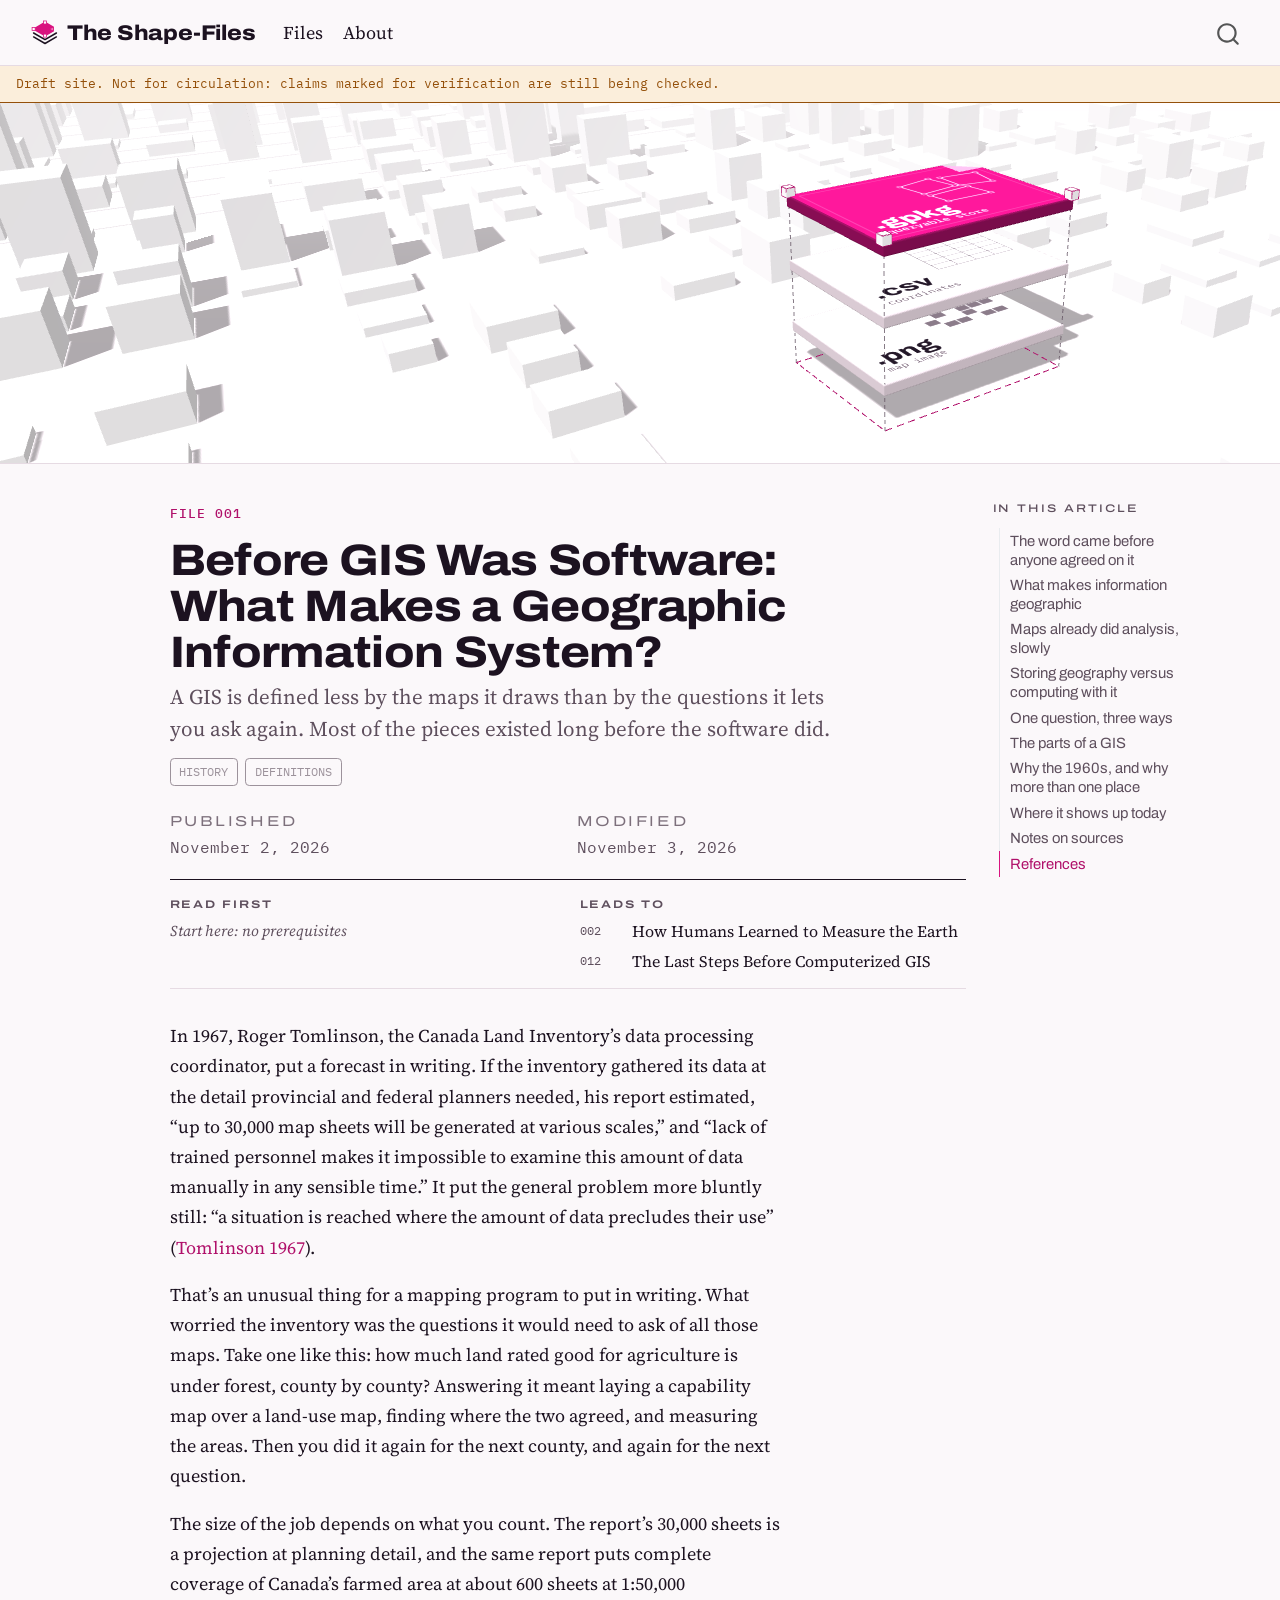
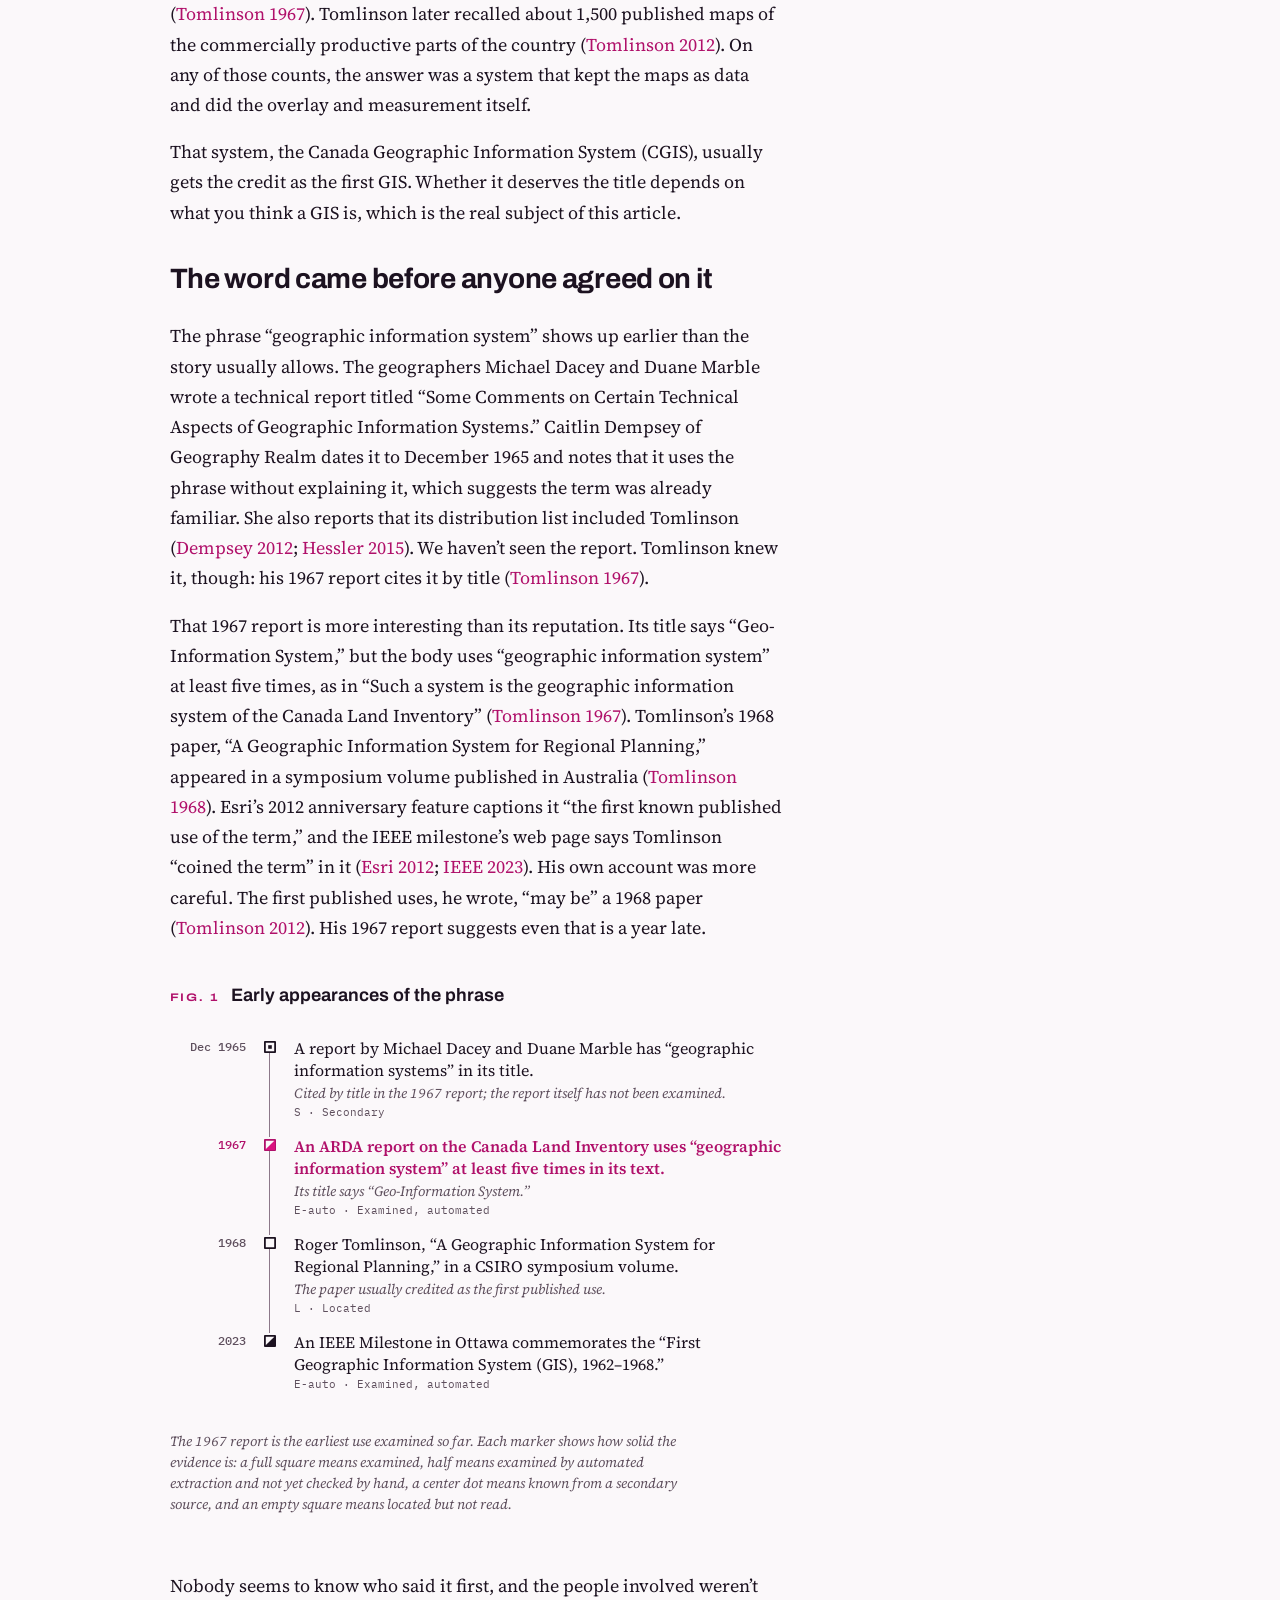
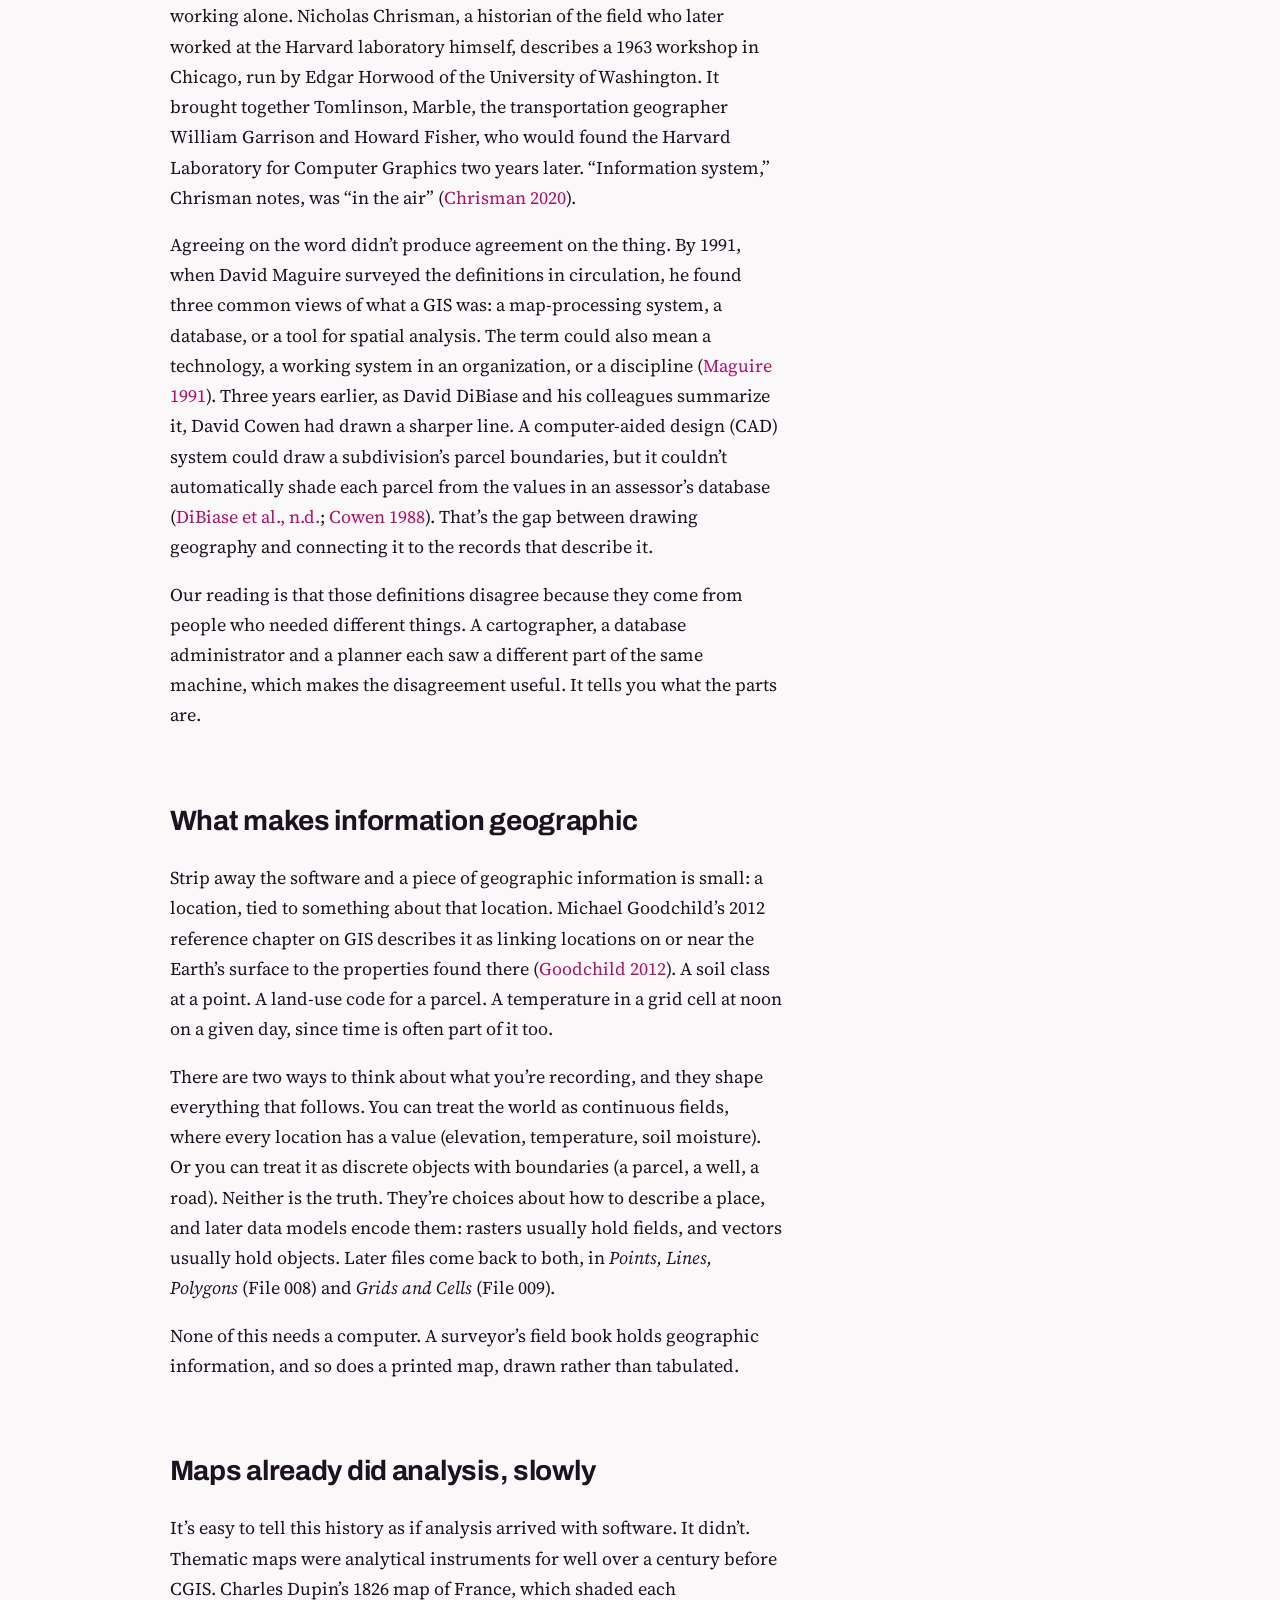
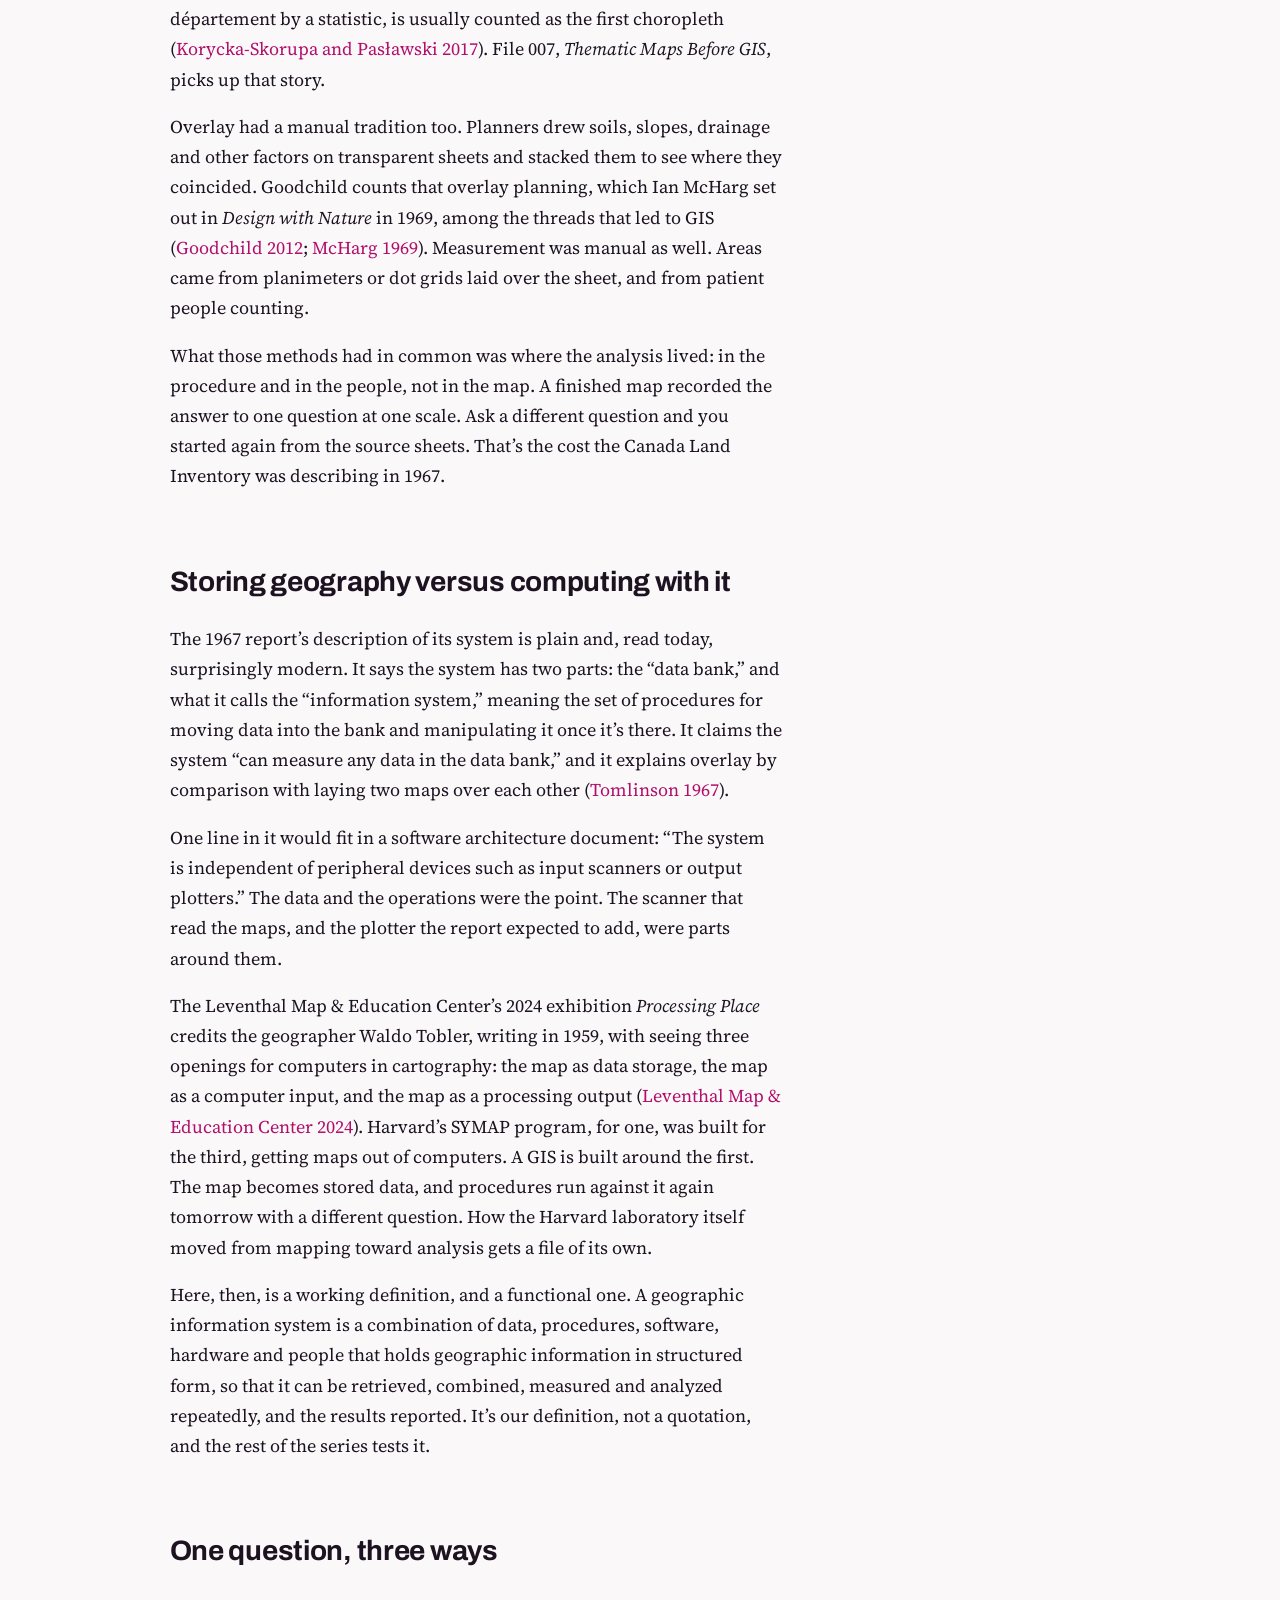
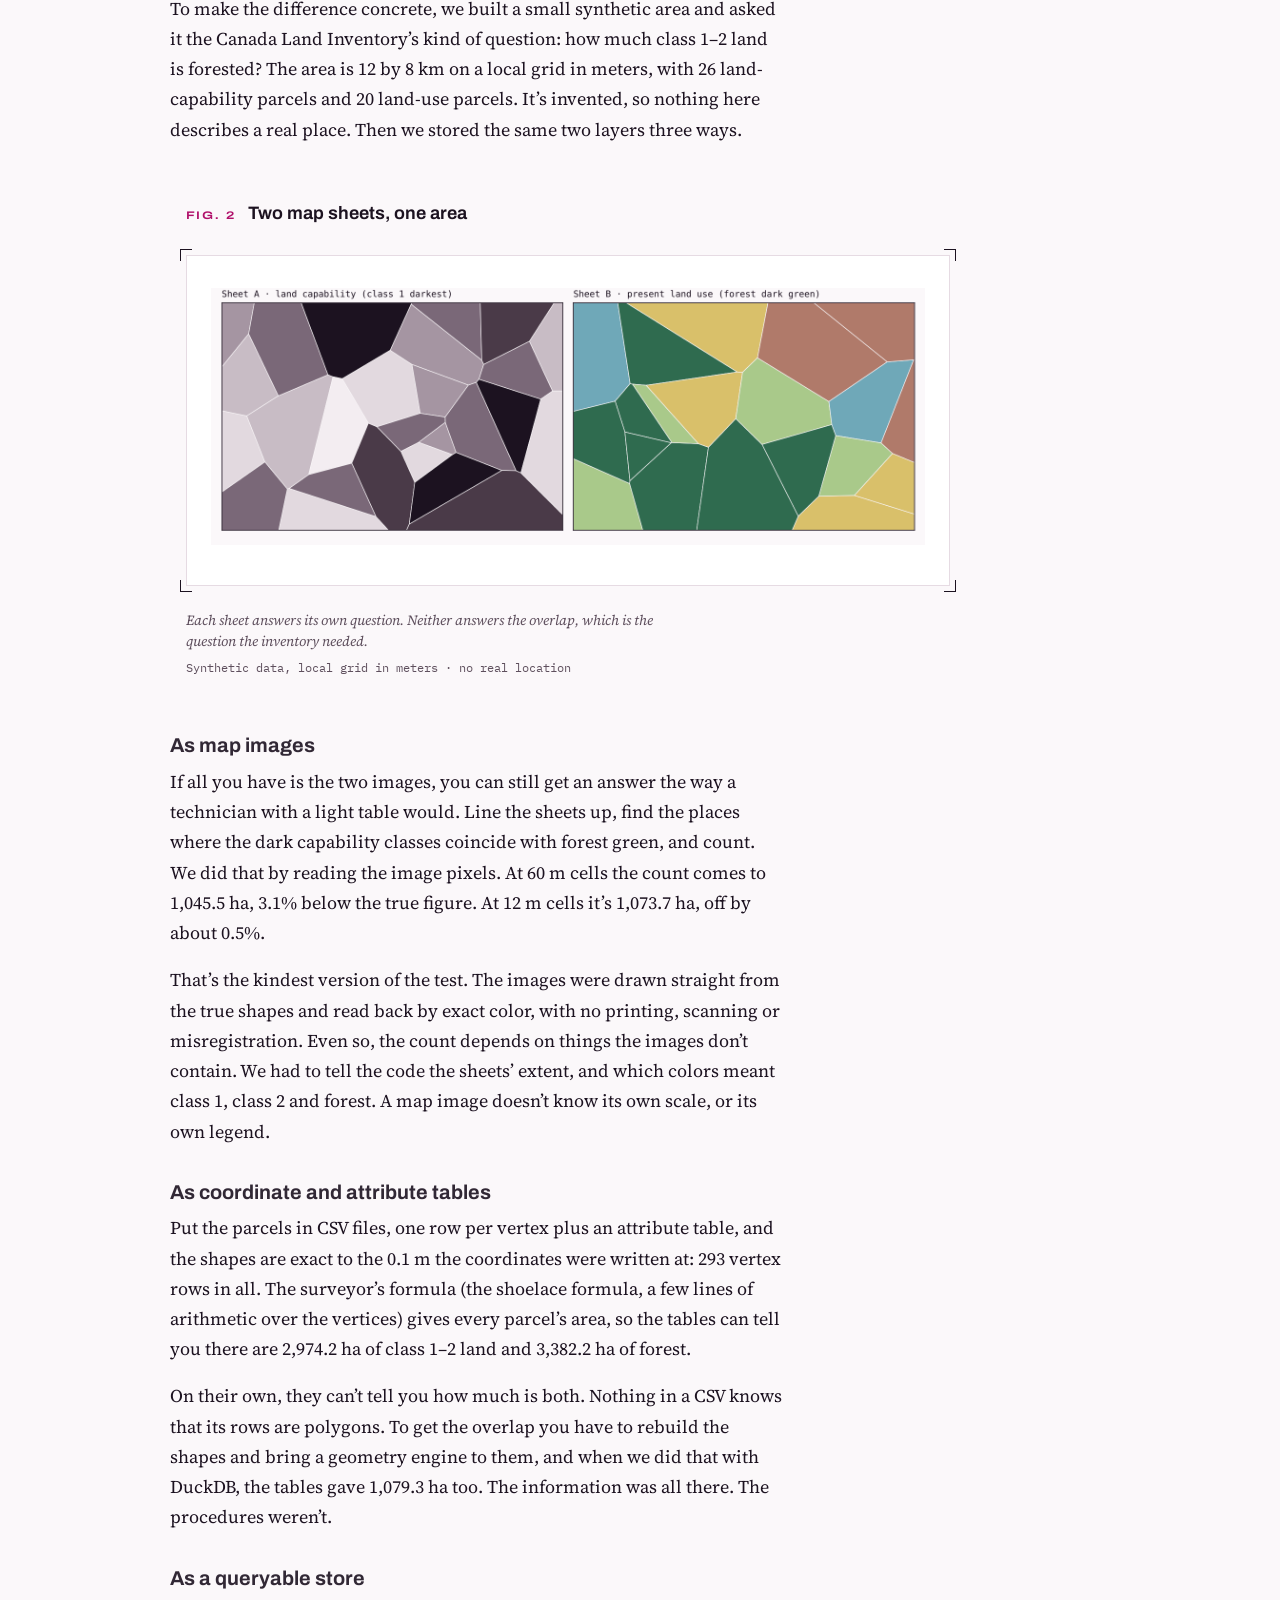
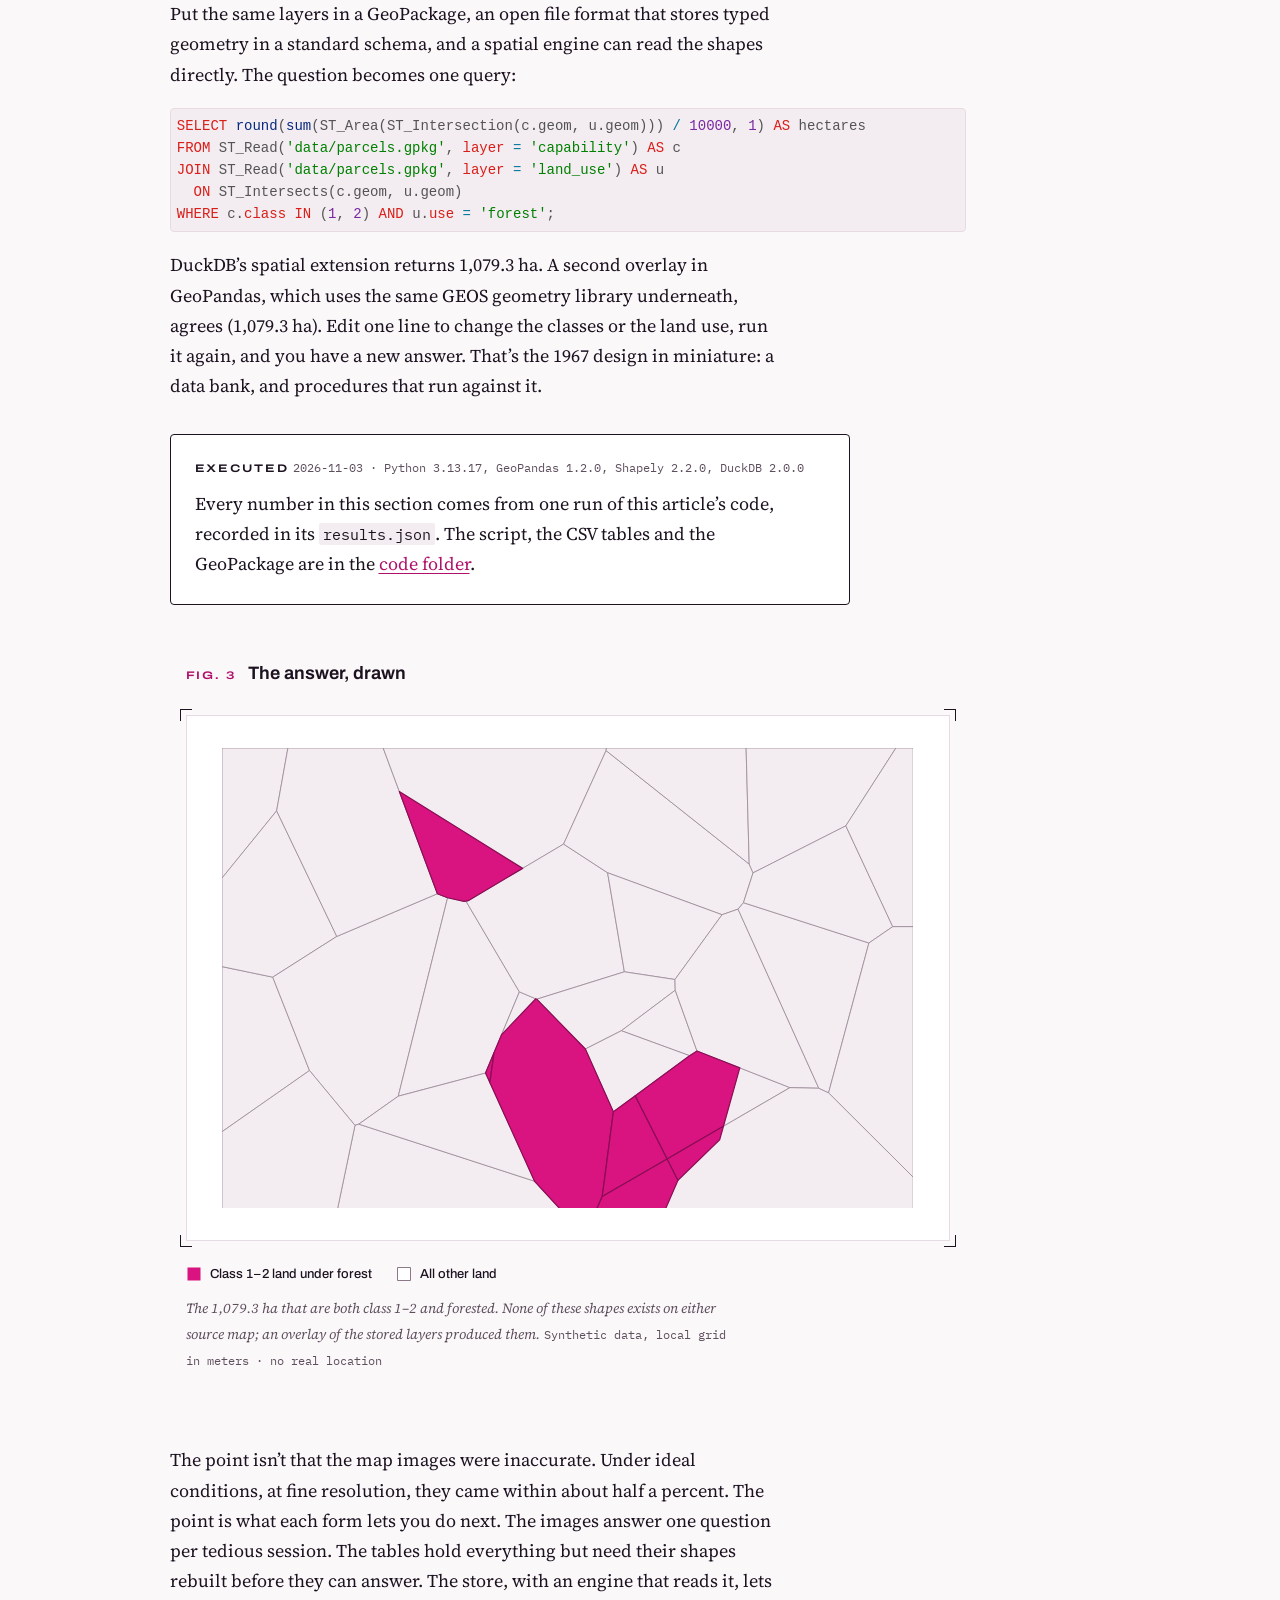
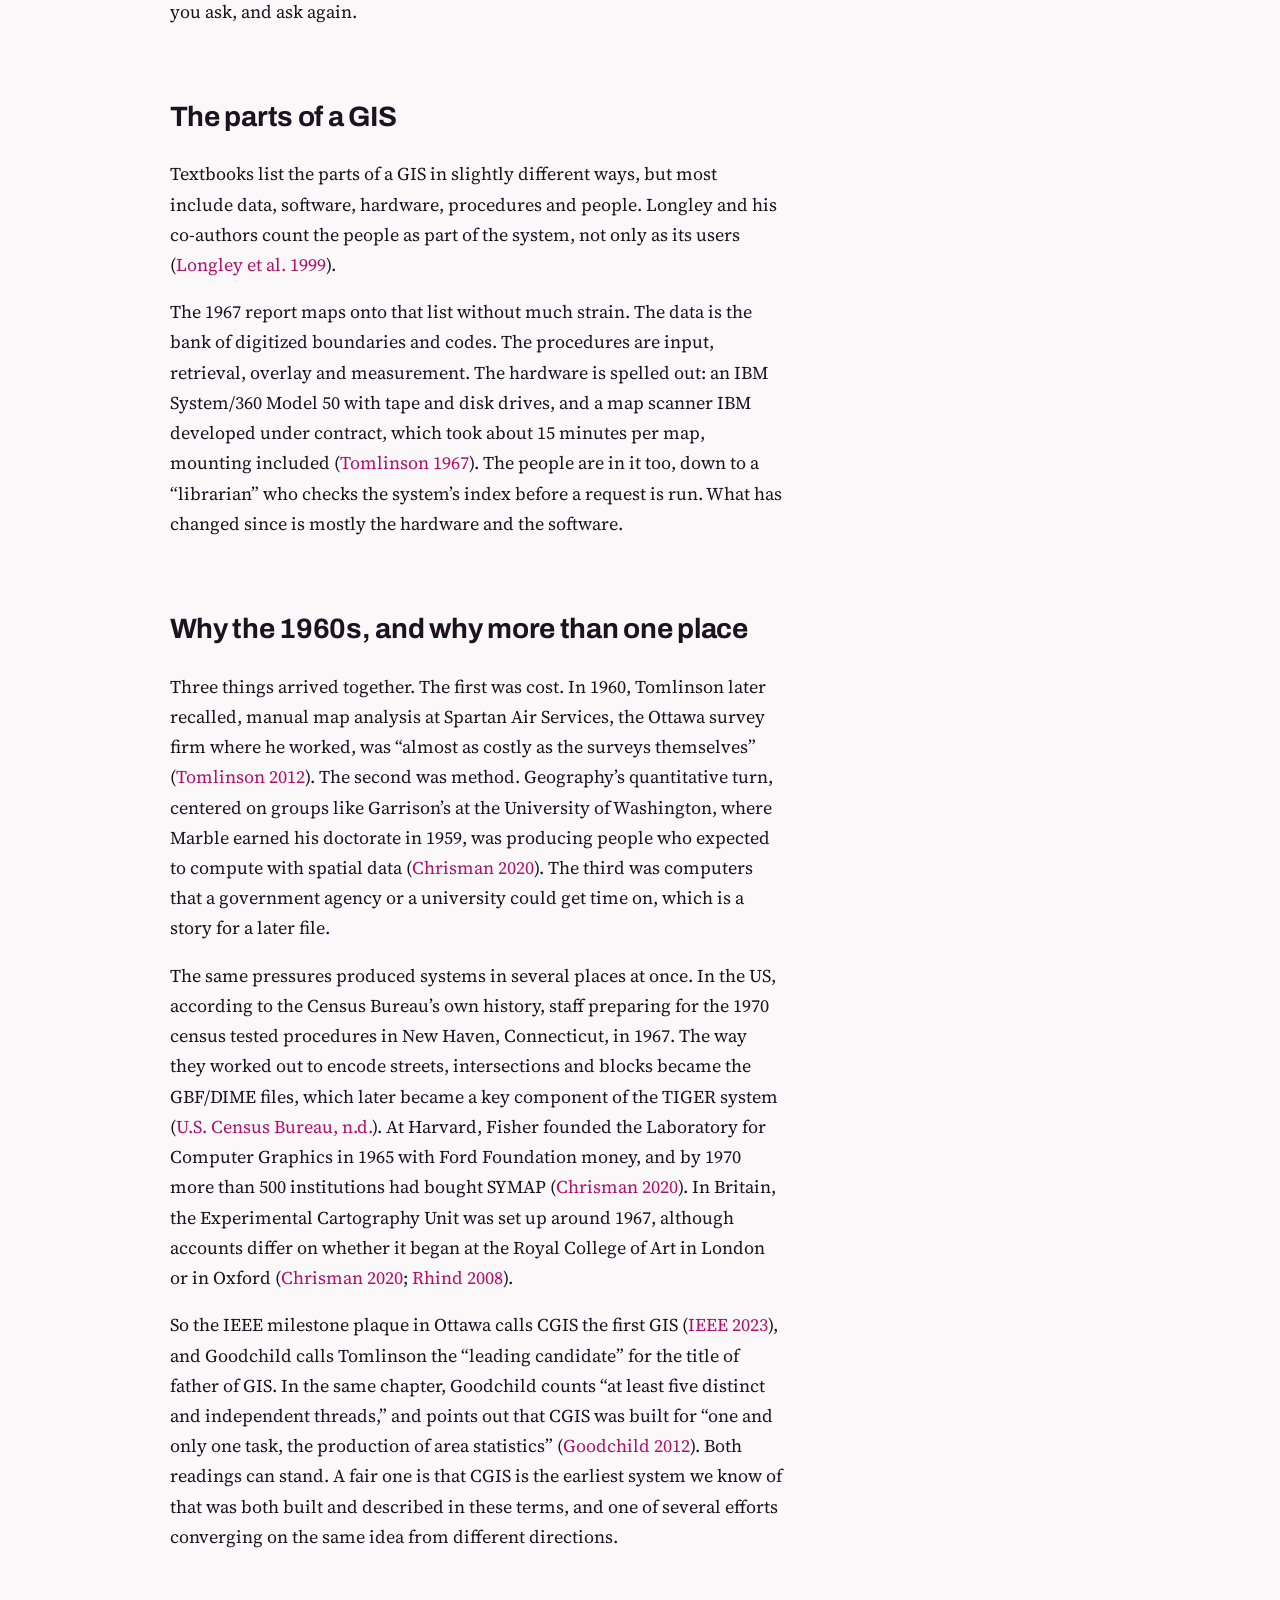
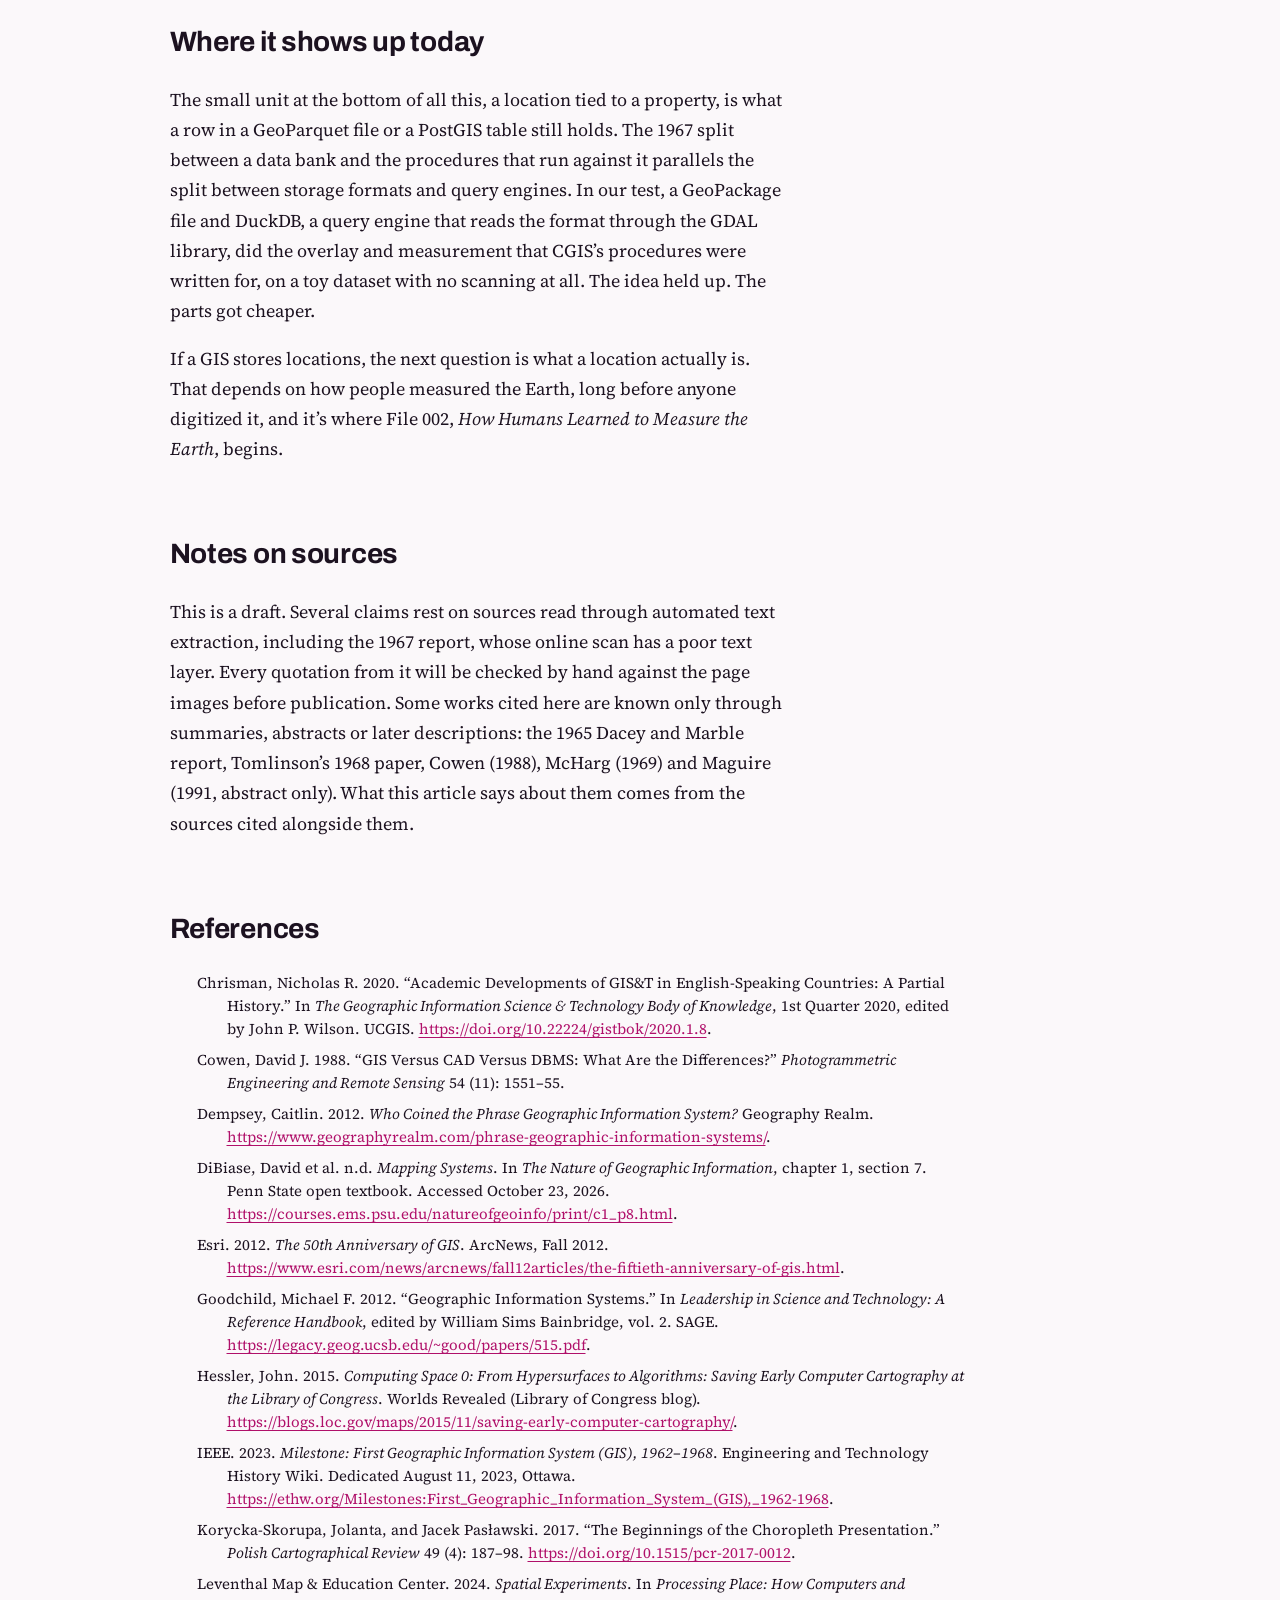
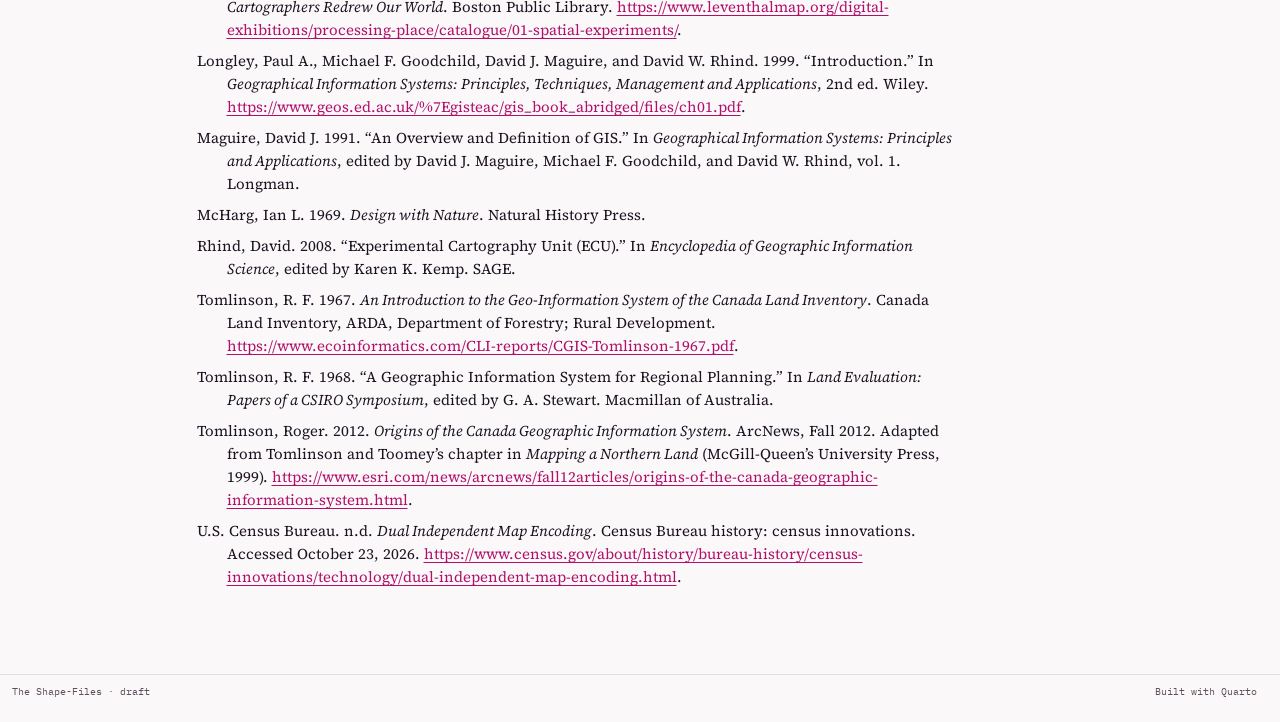
==== commit 843ccc77: "Publish site as static files" ====
--- a/articles/before-gis-was-software/index.html
+++ b/articles/before-gis-was-software/index.html
@@ -161,12 +161,8 @@
           <div class="collapse navbar-collapse" id="navbarCollapse">
             <ul class="navbar-nav navbar-nav-scroll me-auto">
   <li class="nav-item">
-    <a class="nav-link" href="../../index.html#volume-1"> 
-<span class="menu-text">Volume 1</span></a>
-  </li>  
-  <li class="nav-item">
-    <a class="nav-link" href="../../lab/X001-three-representations/index.html"> 
-<span class="menu-text">Lab</span></a>
+    <a class="nav-link" href="../../index.html#files"> 
+<span class="menu-text">Files</span></a>
   </li>  
   <li class="nav-item">
     <a class="nav-link" href="../../about.html"> 
@@ -206,14 +202,19 @@
 </nav>
     </div>
 <!-- main -->
-<main class="content" id="quarto-document-content" tabindex="-1">
-
+<main class="content page-columns page-full" id="quarto-document-content" tabindex="-1">
+
+<div class="sf-hero-mount sf-hero-bleed column-screen" data-height="360" data-seed="1967" data-shift="0.2" data-title="Banner: a map image, a coordinate table and a queryable store floating above a city grid; the queryable store is highlighted" data-stack="gpkg, queryable store, polygons, subject; csv, coordinates, table; png, map image, raster"></div>
+<script>
+/* Lift the banner out of the article grid so it spans the page under the navbar and stays clear of the table of contents. */
+(function () { var h = document.currentScript.previousElementSibling, c = document.getElementById("quarto-content"); if (h && c) { h.classList.remove("column-screen"); c.parentNode.insertBefore(h, c); } })();
+</script>
 <header id="title-block-header" class="quarto-title-block default">
 <div class="quarto-title">
+<p class="sf-file-no">File 001</p>
 <h1 class="title">Before GIS Was Software: What Makes a Geographic Information System?</h1>
 <p class="subtitle lead">A GIS is defined less by the maps it draws than by the questions it lets you ask again. Most of the pieces existed long before the software did.</p>
   <div class="quarto-categories">
-    <div class="quarto-category">Volume 1</div>
     <div class="quarto-category">History</div>
     <div class="quarto-category">Definitions</div>
   </div>
@@ -239,7 +240,7 @@
     <div>
     <div class="quarto-title-meta-heading">Modified</div>
     <div class="quarto-title-meta-contents">
-      <p class="date-modified">November 2, 2026</p>
+      <p class="date-modified">November 3, 2026</p>
     </div>
   </div>
     
@@ -250,9 +251,7 @@
 </header>
 
 
-<div class="sf-hero-mount" data-height="320" data-seed="1967" data-shift="0.2" data-title="Banner: a map image, a coordinate table and a queryable store floating above a city grid; the queryable store is highlighted" data-layers="[{&quot;ext&quot;:&quot;gpkg&quot;,&quot;role&quot;:&quot;queryable store&quot;,&quot;motif&quot;:&quot;polygons&quot;,&quot;subject&quot;:true},{&quot;ext&quot;:&quot;csv&quot;,&quot;role&quot;:&quot;coordinates&quot;,&quot;motif&quot;:&quot;table&quot;},{&quot;ext&quot;:&quot;png&quot;,&quot;role&quot;:&quot;map image&quot;,&quot;motif&quot;:&quot;raster&quot;}]">
-
-</div>
+
 <div class="sf-article-path">
 <nav class="sf-prereq" aria-label="Reading path">
 <div class="sf-prereq-col">
@@ -269,31 +268,31 @@
 </p>
 <ul class="sf-prereq-list">
 <li>
-<span class="sf-prereq-id">A002</span><span>How Humans Learned to Measure the Earth</span>
+<span class="sf-prereq-id">002</span><span>How Humans Learned to Measure the Earth</span>
 </li>
 <li>
-<span class="sf-prereq-id">A012</span><span>The Last Steps Before Computerized GIS</span>
+<span class="sf-prereq-id">012</span><span>The Last Steps Before Computerized GIS</span>
 </li>
 </ul>
 </div>
 </nav>
 </div>
-<p>In 1967, the Canada Land Inventory put in writing a problem most map agencies only complained about. It had more mapped information than its staff could use. A report describing its new “geo-information system” said that a lack of trained people made it impossible to examine the inventory’s data manually “in any sensible time,” and that “a situation is reached where the amount of data precludes their use” <span class="citation" data-cites="tomlinson1967">(<a href="#ref-tomlinson1967" role="doc-biblioref">Tomlinson 1967</a>)</span>.</p>
-<p>That’s a strange thing for a mapping program to admit. The maps existed. They were accurate enough for the job. What the inventory couldn’t do was ask them questions fast enough. How much land rated good for agriculture is currently under forest, county by county? Answering that meant laying a capability map over a land-use map, finding where the two agreed, and measuring the areas, then doing it again for the next county and the next question.</p>
-<p>Accounts of how big the job was differ. Roger Tomlinson, the inventory’s data processing coordinator, later recalled about 1,500 maps planned at 1:50,000 and 1:250,000 <span class="citation" data-cites="tomlinson2012">(<a href="#ref-tomlinson2012" role="doc-biblioref">Tomlinson 2012</a>)</span>. The 1967 report talks about up to 30,000 map sheets, which probably counts something different, such as working sheets across every theme. Either way, the answer was the same: build a system that kept the maps as data and did the overlay and measurement itself.</p>
+<p>In 1967, Roger Tomlinson, the Canada Land Inventory’s data processing coordinator, put a forecast in writing. If the inventory gathered its data at the detail provincial and federal planners needed, his report estimated, “up to 30,000 map sheets will be generated at various scales,” and “lack of trained personnel makes it impossible to examine this amount of data manually in any sensible time.” It put the general problem more bluntly still: “a situation is reached where the amount of data precludes their use” <span class="citation" data-cites="tomlinson1967">(<a href="#ref-tomlinson1967" role="doc-biblioref">Tomlinson 1967</a>)</span>.</p>
+<p>That’s an unusual thing for a mapping program to put in writing. What worried the inventory was the questions it would need to ask of all those maps. Take one like this: how much land rated good for agriculture is under forest, county by county? Answering it meant laying a capability map over a land-use map, finding where the two agreed, and measuring the areas. Then you did it again for the next county, and again for the next question.</p>
+<p>The size of the job depends on what you count. The report’s 30,000 sheets is a projection at planning detail, and the same report puts complete coverage of Canada’s farmed area at about 600 sheets at 1:50,000 <span class="citation" data-cites="tomlinson1967">(<a href="#ref-tomlinson1967" role="doc-biblioref">Tomlinson 1967</a>)</span>. Tomlinson later recalled about 1,500 published maps of the commercially productive parts of the country <span class="citation" data-cites="tomlinson2012">(<a href="#ref-tomlinson2012" role="doc-biblioref">Tomlinson 2012</a>)</span>. On any of those counts, the answer was a system that kept the maps as data and did the overlay and measurement itself.</p>
 <p>That system, the Canada Geographic Information System (CGIS), usually gets the credit as the first GIS. Whether it deserves the title depends on what you think a GIS is, which is the real subject of this article.</p>
 <section id="the-word-came-before-anyone-agreed-on-it" class="level2">
 <h2 class="anchored" data-anchor-id="the-word-came-before-anyone-agreed-on-it">The word came before anyone agreed on it</h2>
-<p>The phrase “geographic information system” shows up earlier than the story usually allows. A December 1965 report from Northwestern University by the geographers Michael Dacey and Duane Marble has “geographic information systems” in its title. According to later descriptions, it uses the phrase without explaining where it came from, as if its readers already knew it, and its distribution list included Tomlinson <span class="citation" data-cites="geographyrealm hessler2015">(<a href="#ref-geographyrealm" role="doc-biblioref">Geography Realm, n.d.</a>; <a href="#ref-hessler2015" role="doc-biblioref">Hessler 2015</a>)</span>. We haven’t seen the report itself, and the two descriptions don’t even agree on the exact wording of its title.</p>
-<p>The 1967 Canada Land Inventory report is more interesting than its reputation. Its title says “Geo-Information System,” but the body uses “geographic information system” again and again: “Such a system is the geographic information system of the Canada Land Inventory” <span class="citation" data-cites="tomlinson1967">(<a href="#ref-tomlinson1967" role="doc-biblioref">Tomlinson 1967</a>)</span>. Then came Tomlinson’s 1968 paper “A Geographic Information System for Regional Planning,” in a symposium volume published in Australia <span class="citation" data-cites="tomlinson1968">(<a href="#ref-tomlinson1968" role="doc-biblioref">Tomlinson 1968</a>)</span>. Esri’s history of the project and the IEEE plaque in Ottawa both treat the 1968 paper as the first published use of the term <span class="citation" data-cites="esri2012 ieee2023">(<a href="#ref-esri2012" role="doc-biblioref">Esri 2012</a>; <a href="#ref-ieee2023" role="doc-biblioref">IEEE 2023</a>)</span>. On Tomlinson’s own record, that seems to be a year late.</p>
+<p>The phrase “geographic information system” shows up earlier than the story usually allows. The geographers Michael Dacey and Duane Marble wrote a technical report titled “Some Comments on Certain Technical Aspects of Geographic Information Systems.” Caitlin Dempsey of Geography Realm dates it to December 1965 and notes that it uses the phrase without explaining it, which suggests the term was already familiar. She also reports that its distribution list included Tomlinson <span class="citation" data-cites="geographyrealm hessler2015">(<a href="#ref-geographyrealm" role="doc-biblioref">Dempsey 2012</a>; <a href="#ref-hessler2015" role="doc-biblioref">Hessler 2015</a>)</span>. We haven’t seen the report. Tomlinson knew it, though: his 1967 report cites it by title <span class="citation" data-cites="tomlinson1967">(<a href="#ref-tomlinson1967" role="doc-biblioref">Tomlinson 1967</a>)</span>.</p>
+<p>That 1967 report is more interesting than its reputation. Its title says “Geo-Information System,” but the body uses “geographic information system” at least five times, as in “Such a system is the geographic information system of the Canada Land Inventory” <span class="citation" data-cites="tomlinson1967">(<a href="#ref-tomlinson1967" role="doc-biblioref">Tomlinson 1967</a>)</span>. Tomlinson’s 1968 paper, “A Geographic Information System for Regional Planning,” appeared in a symposium volume published in Australia <span class="citation" data-cites="tomlinson1968">(<a href="#ref-tomlinson1968" role="doc-biblioref">Tomlinson 1968</a>)</span>. Esri’s 2012 anniversary feature captions it “the first known published use of the term,” and the IEEE milestone’s web page says Tomlinson “coined the term” in it <span class="citation" data-cites="esri2012 ieee2023">(<a href="#ref-esri2012" role="doc-biblioref">Esri 2012</a>; <a href="#ref-ieee2023" role="doc-biblioref">IEEE 2023</a>)</span>. His own account was more careful. The first published uses, he wrote, “may be” a 1968 paper <span class="citation" data-cites="tomlinson2012">(<a href="#ref-tomlinson2012" role="doc-biblioref">Tomlinson 2012</a>)</span>. His 1967 report suggests even that is a year late.</p>
 <figure class="sf-fig sf-fig-plain figure" aria-labelledby="fig-timeline-cap">
 <div class="sf-fig-head"><span class="sf-fig-num">Fig. 1</span><span class="sf-fig-title">Early appearances of the phrase</span></div>
 <ol class="sf-tl" aria-label="Early appearances of the phrase geographic information system">
 <li class="sf-tl-item">
-<span class="sf-tl-date">Dec 1965</span><span class="sf-tl-mark"><svg class="sf-lm" width="12" height="12" viewbox="0 0 10 10" aria-hidden="true" focusable="false"><rect class="sf-lm-line" x="0.75" y="0.75" width="8.5" height="8.5"></rect><rect x="3.5" y="3.5" width="3" height="3" class="sf-lm-fill"></rect></svg></span><span class="sf-tl-text"><span class="sf-tl-label">A Northwestern University report by Michael Dacey and Duane Marble has “geographic information systems” in its title.</span><span class="sf-tl-note">Known from later descriptions; the report itself has not been examined.</span><span class="sf-tl-level">S · Secondary</span></span>
+<span class="sf-tl-date">Dec 1965</span><span class="sf-tl-mark"><svg class="sf-lm" width="12" height="12" viewbox="0 0 10 10" aria-hidden="true" focusable="false"><rect class="sf-lm-line" x="0.75" y="0.75" width="8.5" height="8.5"></rect><rect x="3.5" y="3.5" width="3" height="3" class="sf-lm-fill"></rect></svg></span><span class="sf-tl-text"><span class="sf-tl-label">A report by Michael Dacey and Duane Marble has “geographic information systems” in its title.</span><span class="sf-tl-note">Cited by title in the 1967 report; the report itself has not been examined.</span><span class="sf-tl-level">S · Secondary</span></span>
 </li>
 <li class="sf-tl-item sf-tl-subject">
-<span class="sf-tl-date">1967</span><span class="sf-tl-mark"><svg class="sf-lm sf-lm-subject" width="12" height="12" viewbox="0 0 10 10" aria-hidden="true" focusable="false"><rect class="sf-lm-line" x="0.75" y="0.75" width="8.5" height="8.5"></rect><path d="M0.75 9.25L9.25 0.75V9.25Z" class="sf-lm-fill"></path></svg></span><span class="sf-tl-text"><span class="sf-tl-label">An ARDA report on the Canada Land Inventory uses “geographic information system” throughout its text.</span><span class="sf-tl-note">Its title says “Geo-Information System.”</span><span class="sf-tl-level">E-auto · Examined, automated</span></span>
+<span class="sf-tl-date">1967</span><span class="sf-tl-mark"><svg class="sf-lm sf-lm-subject" width="12" height="12" viewbox="0 0 10 10" aria-hidden="true" focusable="false"><rect class="sf-lm-line" x="0.75" y="0.75" width="8.5" height="8.5"></rect><path d="M0.75 9.25L9.25 0.75V9.25Z" class="sf-lm-fill"></path></svg></span><span class="sf-tl-text"><span class="sf-tl-label">An ARDA report on the Canada Land Inventory uses “geographic information system” at least five times in its text.</span><span class="sf-tl-note">Its title says “Geo-Information System.”</span><span class="sf-tl-level">E-auto · Examined, automated</span></span>
 </li>
 <li class="sf-tl-item">
 <span class="sf-tl-date">1968</span><span class="sf-tl-mark"><svg class="sf-lm" width="12" height="12" viewbox="0 0 10 10" aria-hidden="true" focusable="false"><rect class="sf-lm-line" x="0.75" y="0.75" width="8.5" height="8.5"></rect></svg></span><span class="sf-tl-text"><span class="sf-tl-label">Roger Tomlinson, “A Geographic Information System for Regional Planning,” in a CSIRO symposium volume.</span><span class="sf-tl-note">The paper usually credited as the first published use.</span><span class="sf-tl-level">L · Located</span></span>
@@ -304,32 +303,32 @@
 </ol>
 <figcaption class="sf-fig-cap" id="fig-timeline-cap"><span class="sf-fig-captext">The 1967 report is the earliest use examined so far. Each marker shows how solid the evidence is: a full square means examined, half means examined by automated extraction and not yet checked by hand, a center dot means known from a secondary source, and an empty square means located but not read.</span></figcaption>
 </figure>
-<p>Nobody seems to know who said it first, and the people involved weren’t working alone. Nicholas Chrisman, writing a history of the field’s academic side, describes a 1963 workshop in Chicago, run by Edgar Horwood of the University of Washington, that brought together Tomlinson, Marble, the transportation geographer William Garrison and Howard Fisher, who would found the Harvard Laboratory for Computer Graphics two years later. “Information system,” Chrisman notes, was “in the air” <span class="citation" data-cites="chrisman2020">(<a href="#ref-chrisman2020" role="doc-biblioref">Chrisman 2020</a>)</span>.</p>
-<p>Agreeing on the word didn’t produce agreement on the thing. By 1991, when David Maguire surveyed the definitions in circulation, he found three common views of what a GIS was: a map-processing system, a database, or a tool for spatial analysis. He also found that the term could mean a technology, a working system in an organization, or a discipline <span class="citation" data-cites="maguire1991">(<a href="#ref-maguire1991" role="doc-biblioref">Maguire 1991</a>)</span>. David Cowen had drawn a sharper line in 1988. In his often-quoted example, a computer-aided design (CAD) system could draw a city’s parcels but couldn’t shade each one from the assessor’s database <span class="citation" data-cites="cowen1988 dibiase_nature">(<a href="#ref-cowen1988" role="doc-biblioref">Cowen 1988</a>; <a href="#ref-dibiase_nature" role="doc-biblioref"><span class="nocase">DiBiase et al.</span>, n.d.</a>)</span>. The example marks the gap between drawing geography and analyzing it.</p>
-<p>Those definitions disagree because they come from people who needed different things. A cartographer, a database administrator and a planner each saw a different part of the same machine. The disagreement is useful, because it tells you what the parts are.</p>
+<p>Nobody seems to know who said it first, and the people involved weren’t working alone. Nicholas Chrisman, a historian of the field who later worked at the Harvard laboratory himself, describes a 1963 workshop in Chicago, run by Edgar Horwood of the University of Washington. It brought together Tomlinson, Marble, the transportation geographer William Garrison and Howard Fisher, who would found the Harvard Laboratory for Computer Graphics two years later. “Information system,” Chrisman notes, was “in the air” <span class="citation" data-cites="chrisman2020">(<a href="#ref-chrisman2020" role="doc-biblioref">Chrisman 2020</a>)</span>.</p>
+<p>Agreeing on the word didn’t produce agreement on the thing. By 1991, when David Maguire surveyed the definitions in circulation, he found three common views of what a GIS was: a map-processing system, a database, or a tool for spatial analysis. The term could also mean a technology, a working system in an organization, or a discipline <span class="citation" data-cites="maguire1991">(<a href="#ref-maguire1991" role="doc-biblioref">Maguire 1991</a>)</span>. Three years earlier, as David DiBiase and his colleagues summarize it, David Cowen had drawn a sharper line. A computer-aided design (CAD) system could draw a subdivision’s parcel boundaries, but it couldn’t automatically shade each parcel from the values in an assessor’s database <span class="citation" data-cites="dibiase_nature cowen1988">(<a href="#ref-dibiase_nature" role="doc-biblioref"><span class="nocase">DiBiase et al.</span>, n.d.</a>; <a href="#ref-cowen1988" role="doc-biblioref">Cowen 1988</a>)</span>. That’s the gap between drawing geography and connecting it to the records that describe it.</p>
+<p>Our reading is that those definitions disagree because they come from people who needed different things. A cartographer, a database administrator and a planner each saw a different part of the same machine, which makes the disagreement useful. It tells you what the parts are.</p>
 </section>
 <section id="what-makes-information-geographic" class="level2">
 <h2 class="anchored" data-anchor-id="what-makes-information-geographic">What makes information geographic</h2>
-<p>Strip away the software and a piece of geographic information is small. It’s a location tied to something about that location. Michael Goodchild’s encyclopedia definition says it links locations near the Earth’s surface to the properties found there <span class="citation" data-cites="goodchild2010">(<a href="#ref-goodchild2010" role="doc-biblioref">Goodchild, n.d.</a>)</span>. A soil class at a point. A land-use code for a parcel. A temperature in a grid cell at noon on a given day, because time is usually part of it too.</p>
-<p>There are two ways to think about what you’re recording, and they shape everything that follows. You can treat the world as continuous fields, where every location has a value (elevation, temperature, soil moisture). Or you can treat it as discrete objects with boundaries (a parcel, a well, a road). Neither is the truth. They’re choices about how to describe a place, and later data models encode them: rasters usually hold fields, and vectors usually hold objects. Volume 1 comes back to both, in <em>Points, Lines, Polygons</em> (A008) and <em>Grids and Cells</em> (A009).</p>
-<p>None of this needs a computer. A surveyor’s field book is geographic information. So is every printed map.</p>
+<p>Strip away the software and a piece of geographic information is small: a location, tied to something about that location. Michael Goodchild’s 2012 reference chapter on GIS describes it as linking locations on or near the Earth’s surface to the properties found there <span class="citation" data-cites="goodchild2012">(<a href="#ref-goodchild2012" role="doc-biblioref">Goodchild 2012</a>)</span>. A soil class at a point. A land-use code for a parcel. A temperature in a grid cell at noon on a given day, since time is often part of it too.</p>
+<p>There are two ways to think about what you’re recording, and they shape everything that follows. You can treat the world as continuous fields, where every location has a value (elevation, temperature, soil moisture). Or you can treat it as discrete objects with boundaries (a parcel, a well, a road). Neither is the truth. They’re choices about how to describe a place, and later data models encode them: rasters usually hold fields, and vectors usually hold objects. Later files come back to both, in <em>Points, Lines, Polygons</em> (File 008) and <em>Grids and Cells</em> (File 009).</p>
+<p>None of this needs a computer. A surveyor’s field book holds geographic information, and so does a printed map, drawn rather than tabulated.</p>
 </section>
 <section id="maps-already-did-analysis-slowly" class="level2">
 <h2 class="anchored" data-anchor-id="maps-already-did-analysis-slowly">Maps already did analysis, slowly</h2>
-<p>It’s easy to tell this history as if analysis arrived with software. It didn’t. Thematic maps were analytical instruments for well over a century before CGIS. Charles Dupin’s 1826 map of France, which shaded each département by a statistic, is usually counted as the first choropleth <span class="citation" data-cites="korycka2017">(<a href="#ref-korycka2017" role="doc-biblioref">Korycka-Skorupa and Pasławski 2017</a>)</span>. By the middle of the twentieth century, planners stacked transparent sheets of soils, slopes and drainage on a light table to see where they lined up. Ian McHarg’s <em>Design with Nature</em> (1969) is the best-known statement of the method <span class="citation" data-cites="mcharg1969">(<a href="#ref-mcharg1969" role="doc-biblioref">McHarg 1969</a>)</span>.</p>
-<p>Measurement was manual too. Areas came from planimeters or dot grids laid over the sheet, and from patient people counting.</p>
+<p>It’s easy to tell this history as if analysis arrived with software. It didn’t. Thematic maps were analytical instruments for well over a century before CGIS. Charles Dupin’s 1826 map of France, which shaded each département by a statistic, is usually counted as the first choropleth <span class="citation" data-cites="korycka2017">(<a href="#ref-korycka2017" role="doc-biblioref">Korycka-Skorupa and Pasławski 2017</a>)</span>. File 007, <em>Thematic Maps Before GIS</em>, picks up that story.</p>
+<p>Overlay had a manual tradition too. Planners drew soils, slopes, drainage and other factors on transparent sheets and stacked them to see where they coincided. Goodchild counts that overlay planning, which Ian McHarg set out in <em>Design with Nature</em> in 1969, among the threads that led to GIS <span class="citation" data-cites="goodchild2012 mcharg1969">(<a href="#ref-goodchild2012" role="doc-biblioref">Goodchild 2012</a>; <a href="#ref-mcharg1969" role="doc-biblioref">McHarg 1969</a>)</span>. Measurement was manual as well. Areas came from planimeters or dot grids laid over the sheet, and from patient people counting.</p>
 <p>What those methods had in common was where the analysis lived: in the procedure and in the people, not in the map. A finished map recorded the answer to one question at one scale. Ask a different question and you started again from the source sheets. That’s the cost the Canada Land Inventory was describing in 1967.</p>
 </section>
 <section id="storing-geography-versus-computing-with-it" class="level2">
 <h2 class="anchored" data-anchor-id="storing-geography-versus-computing-with-it">Storing geography versus computing with it</h2>
-<p>The 1967 report’s description of its system is plain and, read today, surprisingly modern. It says the system has two parts: the “data bank,” and what it calls the “information system,” meaning the set of procedures for moving data into the bank and manipulating it once it’s there. It claims the system “can measure any data in the data bank,” and it describes overlay by analogy with laying two maps over each other <span class="citation" data-cites="tomlinson1967">(<a href="#ref-tomlinson1967" role="doc-biblioref">Tomlinson 1967</a>)</span>.</p>
-<p>One line in it would fit in a software architecture document: “The system is independent of peripheral devices such as input scanners or output plotters.” The data and the operations were the point. The scanner that read the maps and the plotter that drew the results were interchangeable parts around them.</p>
-<p>Waldo Tobler had already drawn this kind of distinction in 1959. As the Leventhal Map &amp; Education Center’s recent exhibition summarizes his “Automation and Cartography,” he saw three openings for computers: the map as data storage, the map as input, and the map as output <span class="citation" data-cites="leventhal2024 tobler1959">(<a href="#ref-leventhal2024" role="doc-biblioref">Bowe 2024</a>; <a href="#ref-tobler1959" role="doc-biblioref">Tobler 1959</a>)</span>. Much of the early computer cartography, including Harvard’s SYMAP, aimed at the third: getting maps out of computers. A GIS is built around the first two: a store that persists, and procedures that can run against it again tomorrow with a different question.</p>
-<p>So the working definition this publication uses is a functional one. A geographic information system is a combination of data, procedures, software, hardware and people that holds geographic information in structured form, so that it can be retrieved, combined, measured and analyzed repeatedly, and the results reported. It’s this publication’s definition, not a quotation, and the rest of the series tests it.</p>
+<p>The 1967 report’s description of its system is plain and, read today, surprisingly modern. It says the system has two parts: the “data bank,” and what it calls the “information system,” meaning the set of procedures for moving data into the bank and manipulating it once it’s there. It claims the system “can measure any data in the data bank,” and it explains overlay by comparison with laying two maps over each other <span class="citation" data-cites="tomlinson1967">(<a href="#ref-tomlinson1967" role="doc-biblioref">Tomlinson 1967</a>)</span>.</p>
+<p>One line in it would fit in a software architecture document: “The system is independent of peripheral devices such as input scanners or output plotters.” The data and the operations were the point. The scanner that read the maps, and the plotter the report expected to add, were parts around them.</p>
+<p>The Leventhal Map &amp; Education Center’s 2024 exhibition <em>Processing Place</em> credits the geographer Waldo Tobler, writing in 1959, with seeing three openings for computers in cartography: the map as data storage, the map as a computer input, and the map as a processing output <span class="citation" data-cites="leventhal2024">(<a href="#ref-leventhal2024" role="doc-biblioref">Leventhal Map &amp; Education Center 2024</a>)</span>. Harvard’s SYMAP program, for one, was built for the third, getting maps out of computers. A GIS is built around the first. The map becomes stored data, and procedures run against it again tomorrow with a different question. How the Harvard laboratory itself moved from mapping toward analysis gets a file of its own.</p>
+<p>Here, then, is a working definition, and a functional one. A geographic information system is a combination of data, procedures, software, hardware and people that holds geographic information in structured form, so that it can be retrieved, combined, measured and analyzed repeatedly, and the results reported. It’s our definition, not a quotation, and the rest of the series tests it.</p>
 </section>
 <section id="one-question-three-ways" class="level2">
 <h2 class="anchored" data-anchor-id="one-question-three-ways">One question, three ways</h2>
-<p>To make the difference concrete, we built a small synthetic area and asked it the Canada Land Inventory’s kind of question: how much class 1–2 land is currently forested? The area is 12 by 8 km on a local grid in meters, with 26 land-capability parcels and 20 land-use parcels. It’s invented, so nothing here describes a real place. Then we stored the same two layers three ways.</p>
+<p>To make the difference concrete, we built a small synthetic area and asked it the Canada Land Inventory’s kind of question: how much class 1–2 land is forested? The area is 12 by 8 km on a local grid in meters, with 26 land-capability parcels and 20 land-use parcels. It’s invented, so nothing here describes a real place. Then we stored the same two layers three ways.</p>
 <figure class="sf-fig figure" aria-labelledby="fig-sheets-cap">
 <div class="sf-fig-head"><span class="sf-fig-num">Fig. 2</span><span class="sf-fig-title">Two map sheets, one area</span></div>
 <div class="sf-fig-frame"><span class="sf-fig-corner sf-fig-tl" aria-hidden="true"></span><span class="sf-fig-corner sf-fig-tr" aria-hidden="true"></span><span class="sf-fig-corner sf-fig-bl" aria-hidden="true"></span><span class="sf-fig-corner sf-fig-br" aria-hidden="true"></span><div class="sf-fig-body">
@@ -337,28 +336,30 @@
 </div></div>
 <figcaption class="sf-fig-cap" id="fig-sheets-cap"><span class="sf-fig-captext">Each sheet answers its own question. Neither answers the overlap, which is the question the inventory needed.</span><span class="sf-fig-meta">Synthetic data, local grid in meters · no real location</span></figcaption>
 </figure>
-<section id="as-printed-map-sheets" class="level3">
-<h3 class="anchored" data-anchor-id="as-printed-map-sheets">As printed map sheets</h3>
-<p>If all you have is the two images, you can still get an answer the way a technician with a light table would. Line the sheets up, find the places where the dark capability classes coincide with forest green, and count. We did that by reading the image pixels. At 60 m cells the count comes to 1,045.5 ha, 3.1% below the true figure. At 12 m cells it’s 1,073.7 ha, off by 0.5%. Both numbers depend on something the images don’t contain: we had to tell the code that the sheets were 12 km wide. A map image doesn’t know its own scale.</p>
+<section id="as-map-images" class="level3">
+<h3 class="anchored" data-anchor-id="as-map-images">As map images</h3>
+<p>If all you have is the two images, you can still get an answer the way a technician with a light table would. Line the sheets up, find the places where the dark capability classes coincide with forest green, and count. We did that by reading the image pixels. At 60 m cells the count comes to 1,045.5 ha, 3.1% below the true figure. At 12 m cells it’s 1,073.7 ha, off by about 0.5%.</p>
+<p>That’s the kindest version of the test. The images were drawn straight from the true shapes and read back by exact color, with no printing, scanning or misregistration. Even so, the count depends on things the images don’t contain. We had to tell the code the sheets’ extent, and which colors meant class 1, class 2 and forest. A map image doesn’t know its own scale, or its own legend.</p>
 </section>
 <section id="as-coordinate-and-attribute-tables" class="level3">
 <h3 class="anchored" data-anchor-id="as-coordinate-and-attribute-tables">As coordinate and attribute tables</h3>
-<p>Put the parcels in CSV files, one row per vertex plus an attribute table, and the data is finally exact: 293 vertex rows in all. The surveyor’s formula (the shoelace formula, a few lines of arithmetic over the vertices) gives exact areas for every parcel. So the tables can tell you there are 2,974.2 ha of class 1–2 land and 3,382.2 ha of forest. They can’t tell you how much is both, because that needs the two sets of polygons intersected, and no table operation does that. Tables store geography. They don’t compute with it.</p>
+<p>Put the parcels in CSV files, one row per vertex plus an attribute table, and the shapes are exact to the 0.1 m the coordinates were written at: 293 vertex rows in all. The surveyor’s formula (the shoelace formula, a few lines of arithmetic over the vertices) gives every parcel’s area, so the tables can tell you there are 2,974.2 ha of class 1–2 land and 3,382.2 ha of forest.</p>
+<p>On their own, they can’t tell you how much is both. Nothing in a CSV knows that its rows are polygons. To get the overlap you have to rebuild the shapes and bring a geometry engine to them, and when we did that with DuckDB, the tables gave 1,079.3 ha too. The information was all there. The procedures weren’t.</p>
 </section>
 <section id="as-a-queryable-store" class="level3">
 <h3 class="anchored" data-anchor-id="as-a-queryable-store">As a queryable store</h3>
-<p>Put the same layers in a GeoPackage and the question becomes one query:</p>
+<p>Put the same layers in a GeoPackage, an open file format that stores typed geometry in a standard schema, and a spatial engine can read the shapes directly. The question becomes one query:</p>
 <div class="code-copy-outer-scaffold"><div class="sourceCode" id="cb1"><pre class="sourceCode sql code-with-copy"><code class="sourceCode sql"><span id="cb1-1"><a href="#cb1-1" aria-hidden="true" tabindex="-1"></a><span class="kw">SELECT</span> <span class="fu">round</span>(<span class="fu">sum</span>(ST_Area(ST_Intersection(c.geom, u.geom))) <span class="op">/</span> <span class="dv">10000</span>, <span class="dv">1</span>) <span class="kw">AS</span> hectares</span>
-<span id="cb1-2"><a href="#cb1-2" aria-hidden="true" tabindex="-1"></a><span class="kw">FROM</span> ST_Read(<span class="st">'data/x001.gpkg'</span>, <span class="kw">layer</span> <span class="op">=</span> <span class="st">'capability'</span>) <span class="kw">AS</span> c</span>
-<span id="cb1-3"><a href="#cb1-3" aria-hidden="true" tabindex="-1"></a><span class="kw">JOIN</span> ST_Read(<span class="st">'data/x001.gpkg'</span>, <span class="kw">layer</span> <span class="op">=</span> <span class="st">'land_use'</span>) <span class="kw">AS</span> u</span>
+<span id="cb1-2"><a href="#cb1-2" aria-hidden="true" tabindex="-1"></a><span class="kw">FROM</span> ST_Read(<span class="st">'data/parcels.gpkg'</span>, <span class="kw">layer</span> <span class="op">=</span> <span class="st">'capability'</span>) <span class="kw">AS</span> c</span>
+<span id="cb1-3"><a href="#cb1-3" aria-hidden="true" tabindex="-1"></a><span class="kw">JOIN</span> ST_Read(<span class="st">'data/parcels.gpkg'</span>, <span class="kw">layer</span> <span class="op">=</span> <span class="st">'land_use'</span>) <span class="kw">AS</span> u</span>
 <span id="cb1-4"><a href="#cb1-4" aria-hidden="true" tabindex="-1"></a>  <span class="kw">ON</span> ST_Intersects(c.geom, u.geom)</span>
 <span id="cb1-5"><a href="#cb1-5" aria-hidden="true" tabindex="-1"></a><span class="kw">WHERE</span> c.<span class="kw">class</span> <span class="kw">IN</span> (<span class="dv">1</span>, <span class="dv">2</span>) <span class="kw">AND</span> u.<span class="kw">use</span> <span class="op">=</span> <span class="st">'forest'</span>;</span></code></pre></div><button title="Copy to Clipboard" class="code-copy-button"><i class="bi"></i></button></div>
-<p>DuckDB’s spatial extension returns 1,079.3 ha, and an independent overlay in GeoPandas agrees to the decimal (1,079.3 ha). Change the classes or the land use and you have a new answer in the time it takes to edit one line. That’s the 1967 design in miniature: a data bank, and procedures that run against it.</p>
+<p>DuckDB’s spatial extension returns 1,079.3 ha. A second overlay in GeoPandas, which uses the same GEOS geometry library underneath, agrees (1,079.3 ha). Edit one line to change the classes or the land use, run it again, and you have a new answer. That’s the 1967 design in miniature: a data bank, and procedures that run against it.</p>
 <div class="sf-callout sf-callout-executed">
 <div class="sf-callout-head">
 <p><span class="sf-callout-kind">Executed</span> <span class="sf-callout-meta">2026-11-03 · Python 3.13.17, GeoPandas 1.2.0, Shapely 2.2.0, DuckDB 2.0.0</span></p>
 </div>
-<p>Every number in this section comes from one run of <code>lab/X001-three-representations/run.py</code>, recorded in its <code>results.json</code>. The data, both scripts and the GeoPackage are in that folder.</p>
+<p>Every number in this section comes from one run of this article’s code, recorded in its <code>results.json</code>. The script, the CSV tables and the GeoPackage are in the <a href="https://github.com/jacob-hogue/the-shape-files/tree/main/articles/before-gis-was-software/code">code folder</a>.</p>
 </div>
 <figure class="sf-fig figure" aria-labelledby="fig-answer-cap">
 <div class="sf-fig-head"><span class="sf-fig-num">Fig. 3</span><span class="sf-fig-title">The answer, drawn</span></div>
@@ -375,18 +376,18 @@
 L 0 0 
 L 49.430731 0 
 z
-" clip-path="url(#p9b9510acbe)" style="fill: var(--paper-sunk); stroke: var(--ink-faint); stroke-width: 0.6"></path> </g> <g id="patch_3"> <path d="M 38.055842 171.881684 
+" clip-path="url(#p8447ec8bde)" style="fill: var(--paper-sunk); stroke: var(--ink-faint); stroke-width: 0.6"></path> </g> <g id="patch_3"> <path d="M 38.055842 171.881684 
 L 65.625586 241.89894 
 L 0 287.801209 
 L 0 163.973141 
 z
-" clip-path="url(#p9b9510acbe)" style="fill: var(--paper-sunk); stroke: var(--ink-faint); stroke-width: 0.6"></path> </g> <g id="patch_4"> <path d="M 0 163.973141 
+" clip-path="url(#p8447ec8bde)" style="fill: var(--paper-sunk); stroke: var(--ink-faint); stroke-width: 0.6"></path> </g> <g id="patch_4"> <path d="M 0 163.973141 
 L 0 97.583744 
 L 40.97011 47.094148 
 L 86.092465 141.338488 
 L 38.055842 171.881684 
 z
-" clip-path="url(#p9b9510acbe)" style="fill: var(--paper-sunk); stroke: var(--ink-faint); stroke-width: 0.6"></path> </g> <g id="patch_5"> <path d="M 86.092465 141.338488 
+" clip-path="url(#p8447ec8bde)" style="fill: var(--paper-sunk); stroke: var(--ink-faint); stroke-width: 0.6"></path> </g> <g id="patch_5"> <path d="M 86.092465 141.338488 
 L 161.53484 109.310764 
 L 169.197345 112.313243 
 L 132.209735 261.160021 
@@ -395,25 +396,25 @@
 L 65.625586 241.89894 
 L 38.055842 171.881684 
 z
-" clip-path="url(#p9b9510acbe)" style="fill: var(--paper-sunk); stroke: var(--ink-faint); stroke-width: 0.6"></path> </g> <g id="patch_6"> <path d="M 99.73669 283.033126 
+" clip-path="url(#p8447ec8bde)" style="fill: var(--paper-sunk); stroke: var(--ink-faint); stroke-width: 0.6"></path> </g> <g id="patch_6"> <path d="M 99.73669 283.033126 
 L 102.593941 282.113645 
 L 234.433789 324.934392 
 L 253.400409 345.6 
 L 86.674064 345.6 
 z
-" clip-path="url(#p9b9510acbe)" style="fill: var(--paper-sunk); stroke: var(--ink-faint); stroke-width: 0.6"></path> </g> <g id="patch_7"> <path d="M 65.625586 241.89894 
+" clip-path="url(#p8447ec8bde)" style="fill: var(--paper-sunk); stroke: var(--ink-faint); stroke-width: 0.6"></path> </g> <g id="patch_7"> <path d="M 65.625586 241.89894 
 L 99.73669 283.033126 
 L 86.674064 345.6 
 L 0 345.6 
 L 0 287.801209 
 z
-" clip-path="url(#p9b9510acbe)" style="fill: var(--paper-sunk); stroke: var(--ink-faint); stroke-width: 0.6"></path> </g> <g id="patch_8"> <path d="M 49.430731 0 
+" clip-path="url(#p8447ec8bde)" style="fill: var(--paper-sunk); stroke: var(--ink-faint); stroke-width: 0.6"></path> </g> <g id="patch_8"> <path d="M 49.430731 0 
 L 120.877534 0 
 L 161.53484 109.310764 
 L 86.092465 141.338488 
 L 40.97011 47.094148 
 z
-" clip-path="url(#p9b9510acbe)" style="fill: var(--paper-sunk); stroke: var(--ink-faint); stroke-width: 0.6"></path> </g> <g id="patch_9"> <path d="M 288.062759 1.946011 
+" clip-path="url(#p8447ec8bde)" style="fill: var(--paper-sunk); stroke: var(--ink-faint); stroke-width: 0.6"></path> </g> <g id="patch_9"> <path d="M 288.062759 1.946011 
 L 256.189082 72.066307 
 L 183.250213 115.352174 
 L 169.197345 112.313243 
@@ -421,13 +422,13 @@
 L 120.877534 0 
 L 288.342493 0 
 z
-" clip-path="url(#p9b9510acbe)" style="fill: var(--paper-sunk); stroke: var(--ink-faint); stroke-width: 0.6"></path> </g> <g id="patch_10"> <path d="M 169.197345 112.313243 
+" clip-path="url(#p8447ec8bde)" style="fill: var(--paper-sunk); stroke: var(--ink-faint); stroke-width: 0.6"></path> </g> <g id="patch_10"> <path d="M 169.197345 112.313243 
 L 183.250213 115.352174 
 L 223.049793 182.915258 
 L 197.653948 243.812153 
 L 132.209735 261.160021 
 z
-" clip-path="url(#p9b9510acbe)" style="fill: var(--paper-sunk); stroke: var(--ink-faint); stroke-width: 0.6"></path> </g> <g id="patch_11"> <path d="M 223.049793 182.915258 
+" clip-path="url(#p8447ec8bde)" style="fill: var(--paper-sunk); stroke: var(--ink-faint); stroke-width: 0.6"></path> </g> <g id="patch_11"> <path d="M 223.049793 182.915258 
 L 236.073286 188.403716 
 L 272.531202 225.774817 
 L 293.547749 272.813101 
@@ -437,19 +438,19 @@
 L 234.433789 324.934392 
 L 197.653948 243.812153 
 z
-" clip-path="url(#p9b9510acbe)" style="fill: var(--paper-sunk); stroke: var(--ink-faint); stroke-width: 0.6"></path> </g> <g id="patch_12"> <path d="M 132.209735 261.160021 
+" clip-path="url(#p8447ec8bde)" style="fill: var(--paper-sunk); stroke: var(--ink-faint); stroke-width: 0.6"></path> </g> <g id="patch_12"> <path d="M 132.209735 261.160021 
 L 197.653948 243.812153 
 L 234.433789 324.934392 
 L 102.593941 282.113645 
 z
-" clip-path="url(#p9b9510acbe)" style="fill: var(--paper-sunk); stroke: var(--ink-faint); stroke-width: 0.6"></path> </g> <g id="patch_13"> <path d="M 289.212392 93.57256 
+" clip-path="url(#p8447ec8bde)" style="fill: var(--paper-sunk); stroke: var(--ink-faint); stroke-width: 0.6"></path> </g> <g id="patch_13"> <path d="M 289.212392 93.57256 
 L 301.802283 167.860889 
 L 236.073286 188.403716 
 L 223.049793 182.915258 
 L 183.250213 115.352174 
 L 256.189082 72.066307 
 z
-" clip-path="url(#p9b9510acbe)" style="fill: var(--paper-sunk); stroke: var(--ink-faint); stroke-width: 0.6"></path> </g> <g id="patch_14"> <path d="M 256.189082 72.066307 
+" clip-path="url(#p8447ec8bde)" style="fill: var(--paper-sunk); stroke: var(--ink-faint); stroke-width: 0.6"></path> </g> <g id="patch_14"> <path d="M 256.189082 72.066307 
 L 288.062759 1.946011 
 L 395.415498 87.077388 
 L 398.28461 93.665281 
@@ -458,30 +459,30 @@
 L 375.055037 125.045786 
 L 289.212392 93.57256 
 z
-" clip-path="url(#p9b9510acbe)" style="fill: var(--paper-sunk); stroke: var(--ink-faint); stroke-width: 0.6"></path> </g> <g id="patch_15"> <path d="M 293.547749 272.813101 
+" clip-path="url(#p8447ec8bde)" style="fill: var(--paper-sunk); stroke: var(--ink-faint); stroke-width: 0.6"></path> </g> <g id="patch_15"> <path d="M 293.547749 272.813101 
 L 350.669309 230.754895 
 L 356.268113 227.296523 
 L 426.001576 254.729595 
 L 285.192547 336.454955 
 z
-" clip-path="url(#p9b9510acbe)" style="fill: var(--paper-sunk); stroke: var(--ink-faint); stroke-width: 0.6"></path> </g> <g id="patch_16"> <path d="M 301.802283 167.860889 
+" clip-path="url(#p8447ec8bde)" style="fill: var(--paper-sunk); stroke: var(--ink-faint); stroke-width: 0.6"></path> </g> <g id="patch_16"> <path d="M 301.802283 167.860889 
 L 289.212392 93.57256 
 L 375.055037 125.045786 
 L 339.737895 173.639333 
 z
-" clip-path="url(#p9b9510acbe)" style="fill: var(--paper-sunk); stroke: var(--ink-faint); stroke-width: 0.6"></path> </g> <g id="patch_17"> <path d="M 339.737895 173.639333 
+" clip-path="url(#p8447ec8bde)" style="fill: var(--paper-sunk); stroke: var(--ink-faint); stroke-width: 0.6"></path> </g> <g id="patch_17"> <path d="M 339.737895 173.639333 
 L 339.935114 181.678953 
 L 299.527846 212.061688 
 L 272.531202 225.774817 
 L 236.073286 188.403716 
 L 301.802283 167.860889 
 z
-" clip-path="url(#p9b9510acbe)" style="fill: var(--paper-sunk); stroke: var(--ink-faint); stroke-width: 0.6"></path> </g> <g id="patch_18"> <path d="M 339.935114 181.678953 
+" clip-path="url(#p8447ec8bde)" style="fill: var(--paper-sunk); stroke: var(--ink-faint); stroke-width: 0.6"></path> </g> <g id="patch_18"> <path d="M 339.935114 181.678953 
 L 356.268113 227.296523 
 L 350.669309 230.754895 
 L 299.527846 212.061688 
 z
-" clip-path="url(#p9b9510acbe)" style="fill: var(--paper-sunk); stroke: var(--ink-faint); stroke-width: 0.6"></path> </g> <g id="patch_19"> <path d="M 339.935114 181.678953 
+" clip-path="url(#p8447ec8bde)" style="fill: var(--paper-sunk); stroke: var(--ink-faint); stroke-width: 0.6"></path> </g> <g id="patch_19"> <path d="M 339.935114 181.678953 
 L 339.737895 173.639333 
 L 375.055037 125.045786 
 L 387.040689 120.852012 
@@ -489,17 +490,17 @@
 L 426.001576 254.729595 
 L 356.268113 227.296523 
 z
-" clip-path="url(#p9b9510acbe)" style="fill: var(--paper-sunk); stroke: var(--ink-faint); stroke-width: 0.6"></path> </g> <g id="patch_20"> <path d="M 299.527846 212.061688 
+" clip-path="url(#p8447ec8bde)" style="fill: var(--paper-sunk); stroke: var(--ink-faint); stroke-width: 0.6"></path> </g> <g id="patch_20"> <path d="M 299.527846 212.061688 
 L 350.669309 230.754895 
 L 293.547749 272.813101 
 L 272.531202 225.774817 
 z
-" clip-path="url(#p9b9510acbe)" style="fill: var(--paper-sunk); stroke: var(--ink-faint); stroke-width: 0.6"></path> </g> <g id="patch_21"> <path d="M 395.415498 87.077388 
+" clip-path="url(#p8447ec8bde)" style="fill: var(--paper-sunk); stroke: var(--ink-faint); stroke-width: 0.6"></path> </g> <g id="patch_21"> <path d="M 395.415498 87.077388 
 L 288.062759 1.946011 
 L 288.342493 0 
 L 393.082945 0 
 z
-" clip-path="url(#p9b9510acbe)" style="fill: var(--paper-sunk); stroke: var(--ink-faint); stroke-width: 0.6"></path> </g> <g id="patch_22"> <path d="M 285.192547 336.454955 
+" clip-path="url(#p8447ec8bde)" style="fill: var(--paper-sunk); stroke: var(--ink-faint); stroke-width: 0.6"></path> </g> <g id="patch_22"> <path d="M 285.192547 336.454955 
 L 426.001576 254.729595 
 L 447.622947 255.20458 
 L 454.944989 258.566 
@@ -507,48 +508,48 @@
 L 518.4 345.6 
 L 281.099812 345.6 
 z
-" clip-path="url(#p9b9510acbe)" style="fill: var(--paper-sunk); stroke: var(--ink-faint); stroke-width: 0.6"></path> </g> <g id="patch_23"> <path d="M 467.872999 58.386846 
+" clip-path="url(#p8447ec8bde)" style="fill: var(--paper-sunk); stroke: var(--ink-faint); stroke-width: 0.6"></path> </g> <g id="patch_23"> <path d="M 467.872999 58.386846 
 L 398.28461 93.665281 
 L 395.415498 87.077388 
 L 393.082945 0 
 L 505.451913 0 
 z
-" clip-path="url(#p9b9510acbe)" style="fill: var(--paper-sunk); stroke: var(--ink-faint); stroke-width: 0.6"></path> </g> <g id="patch_24"> <path d="M 391.10543 116.031465 
+" clip-path="url(#p8447ec8bde)" style="fill: var(--paper-sunk); stroke: var(--ink-faint); stroke-width: 0.6"></path> </g> <g id="patch_24"> <path d="M 391.10543 116.031465 
 L 485.203458 146.25668 
 L 454.944989 258.566 
 L 447.622947 255.20458 
 L 387.040689 120.852012 
 z
-" clip-path="url(#p9b9510acbe)" style="fill: var(--paper-sunk); stroke: var(--ink-faint); stroke-width: 0.6"></path> </g> <g id="patch_25"> <path d="M 503.072133 133.988088 
+" clip-path="url(#p8447ec8bde)" style="fill: var(--paper-sunk); stroke: var(--ink-faint); stroke-width: 0.6"></path> </g> <g id="patch_25"> <path d="M 503.072133 133.988088 
 L 485.203458 146.25668 
 L 391.10543 116.031465 
 L 398.28461 93.665281 
 L 467.872999 58.386846 
 z
-" clip-path="url(#p9b9510acbe)" style="fill: var(--paper-sunk); stroke: var(--ink-faint); stroke-width: 0.6"></path> </g> <g id="patch_26"> <path d="M 503.072133 133.988088 
+" clip-path="url(#p8447ec8bde)" style="fill: var(--paper-sunk); stroke: var(--ink-faint); stroke-width: 0.6"></path> </g> <g id="patch_26"> <path d="M 503.072133 133.988088 
 L 467.872999 58.386846 
 L 505.451913 0 
 L 518.4 0 
 L 518.4 133.993214 
 z
-" clip-path="url(#p9b9510acbe)" style="fill: var(--paper-sunk); stroke: var(--ink-faint); stroke-width: 0.6"></path> </g> <g id="patch_27"> <path d="M 454.944989 258.566 
+" clip-path="url(#p8447ec8bde)" style="fill: var(--paper-sunk); stroke: var(--ink-faint); stroke-width: 0.6"></path> </g> <g id="patch_27"> <path d="M 454.944989 258.566 
 L 485.203458 146.25668 
 L 503.072133 133.988088 
 L 518.4 133.993214 
 L 518.4 321.870291 
 z
-" clip-path="url(#p9b9510acbe)" style="fill: var(--paper-sunk); stroke: var(--ink-faint); stroke-width: 0.6"></path> </g> <g id="patch_28"> <path d="M 184.657231 114.517173 
+" clip-path="url(#p8447ec8bde)" style="fill: var(--paper-sunk); stroke: var(--ink-faint); stroke-width: 0.6"></path> </g> <g id="patch_28"> <path d="M 184.657231 114.517173 
 L 181.512737 114.976445 
 L 169.197345 112.313243 
 L 161.53484 109.310764 
 L 133.010434 32.620376 
 L 225.499315 90.279273 
 z
-" clip-path="url(#p9b9510acbe)" style="fill: var(--magenta); stroke: var(--magenta-deep); stroke-width: 0.9"></path> </g> <g id="patch_29"> <path d="M 197.653948 243.812153 
+" clip-path="url(#p8447ec8bde)" style="fill: var(--magenta); stroke: var(--magenta-deep); stroke-width: 0.9"></path> </g> <g id="patch_29"> <path d="M 197.653948 243.812153 
 L 204.072107 228.422001 
 L 200.892519 250.955199 
 z
-" clip-path="url(#p9b9510acbe)" style="fill: var(--magenta); stroke: var(--magenta-deep); stroke-width: 0.9"></path> </g> <g id="patch_30"> <path d="M 236.073286 188.403716 
+" clip-path="url(#p8447ec8bde)" style="fill: var(--magenta); stroke: var(--magenta-deep); stroke-width: 0.9"></path> </g> <g id="patch_30"> <path d="M 236.073286 188.403716 
 L 272.531202 225.774817 
 L 293.547749 272.813101 
 L 285.192547 336.454955 
@@ -560,30 +561,30 @@
 L 209.680478 214.973643 
 L 235.35176 188.099645 
 z
-" clip-path="url(#p9b9510acbe)" style="fill: var(--magenta); stroke: var(--magenta-deep); stroke-width: 0.9"></path> </g> <g id="patch_31"> <path d="M 309.931175 260.750099 
+" clip-path="url(#p8447ec8bde)" style="fill: var(--magenta); stroke: var(--magenta-deep); stroke-width: 0.9"></path> </g> <g id="patch_31"> <path d="M 309.931175 260.750099 
 L 333.890273 308.190865 
 L 285.192547 336.454955 
 L 293.547749 272.813101 
 z
-" clip-path="url(#p9b9510acbe)" style="fill: var(--magenta); stroke: var(--magenta-deep); stroke-width: 0.9"></path> </g> <g id="patch_32"> <path d="M 350.669309 230.754895 
+" clip-path="url(#p8447ec8bde)" style="fill: var(--magenta); stroke: var(--magenta-deep); stroke-width: 0.9"></path> </g> <g id="patch_32"> <path d="M 350.669309 230.754895 
 L 356.268113 227.296523 
 L 388.357306 239.920378 
 L 376.102105 283.691177 
 L 333.890273 308.190865 
 L 309.931175 260.750099 
 z
-" clip-path="url(#p9b9510acbe)" style="fill: var(--magenta); stroke: var(--magenta-deep); stroke-width: 0.9"></path> </g> <g id="patch_33"> <path d="M 333.890273 308.190865 
+" clip-path="url(#p8447ec8bde)" style="fill: var(--magenta); stroke: var(--magenta-deep); stroke-width: 0.9"></path> </g> <g id="patch_33"> <path d="M 333.890273 308.190865 
 L 341.986044 324.221085 
 L 332.719893 345.6 
 L 281.099812 345.6 
 L 285.192547 336.454955 
 z
-" clip-path="url(#p9b9510acbe)" style="fill: var(--magenta); stroke: var(--magenta-deep); stroke-width: 0.9"></path> </g> <g id="patch_34"> <path d="M 376.102105 283.691177 
+" clip-path="url(#p8447ec8bde)" style="fill: var(--magenta); stroke: var(--magenta-deep); stroke-width: 0.9"></path> </g> <g id="patch_34"> <path d="M 376.102105 283.691177 
 L 373.261395 293.837083 
 L 341.986044 324.221085 
 L 333.890273 308.190865 
 z
-" clip-path="url(#p9b9510acbe)" style="fill: var(--magenta); stroke: var(--magenta-deep); stroke-width: 0.9"></path> </g> </g> </g> <defs> <clippath id="p9b9510acbe"> <rect x="0" y="0" width="518.4" height="345.6"></rect> </clippath> </defs>
+" clip-path="url(#p8447ec8bde)" style="fill: var(--magenta); stroke: var(--magenta-deep); stroke-width: 0.9"></path> </g> </g> </g> <defs> <clippath id="p8447ec8bde"> <rect x="0" y="0" width="518.4" height="345.6"></rect> </clippath> </defs>
 </svg>
 </div></div>
 <figcaption class="sf-fig-cap" id="fig-answer-cap">
@@ -601,59 +602,52 @@
 <span>All other land</span>
 </li>
 </ul>
-<span class="sf-fig-captext">The 1,079.3 ha that are both class 1–2 and forested. None of these shapes exists on either source map; the store produced them on demand.</span>
-<span class="sf-fig-meta">Synthetic data, local grid in meters · no real location</span>
+<p><span class="sf-fig-captext">The 1,079.3 ha that are both class 1–2 and forested. None of these shapes exists on either source map; an overlay of the stored layers produced them.</span> <span class="sf-fig-meta">Synthetic data, local grid in meters · no real location</span></p>
 </figcaption>
 </figure>
-<p>The point isn’t that the printed sheets were inaccurate. At fine resolution they got within half a percent. The point is what each form lets you do next. The sheets answer one question per tedious session. The tables are exact but inert. Only the store lets you ask, and ask again.</p>
+<p>The point isn’t that the map images were inaccurate. Under ideal conditions, at fine resolution, they came within about half a percent. The point is what each form lets you do next. The images answer one question per tedious session. The tables hold everything but need their shapes rebuilt before they can answer. The store, with an engine that reads it, lets you ask, and ask again.</p>
 </section>
 </section>
 <section id="the-parts-of-a-gis" class="level2">
 <h2 class="anchored" data-anchor-id="the-parts-of-a-gis">The parts of a GIS</h2>
-<p>Textbooks list the parts of a GIS in slightly different ways, but they settle on data, software, hardware, procedures and the people who run it. Longley and his co-authors make a point of counting the people as part of the system rather than its users <span class="citation" data-cites="longley1999">(<a href="#ref-longley1999" role="doc-biblioref">Longley et al. 1999</a>)</span>.</p>
-<p>The 1967 report maps onto that list without much strain. The data is the bank of digitized boundaries and codes. The procedures are input, retrieval, overlay and measurement. The hardware is spelled out: an IBM System/360 Model 50, magnetic tape, and a drum scanner that took about 15 minutes to read a full map sheet <span class="citation" data-cites="tomlinson1967">(<a href="#ref-tomlinson1967" role="doc-biblioref">Tomlinson 1967</a>)</span>. The people show up in the report’s opening complaint, which was really about having too few of them. What has changed since is mostly the hardware and the software. The list hasn’t.</p>
+<p>Textbooks list the parts of a GIS in slightly different ways, but most include data, software, hardware, procedures and people. Longley and his co-authors count the people as part of the system, not only as its users <span class="citation" data-cites="longley1999">(<a href="#ref-longley1999" role="doc-biblioref">Longley et al. 1999</a>)</span>.</p>
+<p>The 1967 report maps onto that list without much strain. The data is the bank of digitized boundaries and codes. The procedures are input, retrieval, overlay and measurement. The hardware is spelled out: an IBM System/360 Model 50 with tape and disk drives, and a map scanner IBM developed under contract, which took about 15 minutes per map, mounting included <span class="citation" data-cites="tomlinson1967">(<a href="#ref-tomlinson1967" role="doc-biblioref">Tomlinson 1967</a>)</span>. The people are in it too, down to a “librarian” who checks the system’s index before a request is run. What has changed since is mostly the hardware and the software.</p>
 </section>
 <section id="why-the-1960s-and-why-more-than-one-place" class="level2">
 <h2 class="anchored" data-anchor-id="why-the-1960s-and-why-more-than-one-place">Why the 1960s, and why more than one place</h2>
-<p>Three things arrived together. The first was cost: by 1960, Tomlinson later recalled, manual map analysis at Spartan Air Services, the Ottawa survey firm where he worked, was “almost as costly as the surveys themselves” <span class="citation" data-cites="tomlinson2012">(<a href="#ref-tomlinson2012" role="doc-biblioref">Tomlinson 2012</a>)</span>. The second was method. Geography’s quantitative turn, centered on groups like Garrison’s at the University of Washington, where Marble earned his doctorate in 1959, was producing people who expected to compute with spatial data <span class="citation" data-cites="chrisman2020">(<a href="#ref-chrisman2020" role="doc-biblioref">Chrisman 2020</a>)</span>. The third was machines that a government agency or a university could get time on.</p>
-<p>The same pressures produced systems in several places at once. In the US, Census Bureau staff working on a 1967 test of procedures for the 1970 census in New Haven, Connecticut, worked out a way to encode streets, intersections and blocks that became the DIME files, and later a component of the TIGER files built for the 1990 census <span class="citation" data-cites="census_dime">(<a href="#ref-census_dime" role="doc-biblioref">U.S. Census Bureau, n.d.</a>)</span>. Fisher founded the Harvard laboratory in 1965 with Ford Foundation money, and by 1970 its SYMAP mapping program was in use at more than 500 institutions. In Britain, the Experimental Cartography Unit started at the Royal College of Art in 1966 or 1967 <span class="citation" data-cites="chrisman2020">(<a href="#ref-chrisman2020" role="doc-biblioref">Chrisman 2020</a>)</span>.</p>
-<p>So the IEEE plaque in Ottawa calls CGIS the first GIS <span class="citation" data-cites="ieee2023">(<a href="#ref-ieee2023" role="doc-biblioref">IEEE 2023</a>)</span>, and Goodchild calls Tomlinson the “leading candidate” for the title of father of GIS. In the same chapter, Goodchild counts “at least five distinct and independent threads,” and points out that CGIS was built for “one and only one task, the production of area statistics” <span class="citation" data-cites="goodchild2010">(<a href="#ref-goodchild2010" role="doc-biblioref">Goodchild, n.d.</a>)</span>. Both readings can stand. A fair one is that CGIS was the first large system built and described in these terms, and one of several efforts converging on the same idea from different directions. Goodchild returned to the subject in a 2018 paper, “Reimagining the History of GIS” <span class="citation" data-cites="goodchild2018">(<a href="#ref-goodchild2018" role="doc-biblioref">Goodchild 2018</a>)</span>.</p>
+<p>Three things arrived together. The first was cost. In 1960, Tomlinson later recalled, manual map analysis at Spartan Air Services, the Ottawa survey firm where he worked, was “almost as costly as the surveys themselves” <span class="citation" data-cites="tomlinson2012">(<a href="#ref-tomlinson2012" role="doc-biblioref">Tomlinson 2012</a>)</span>. The second was method. Geography’s quantitative turn, centered on groups like Garrison’s at the University of Washington, where Marble earned his doctorate in 1959, was producing people who expected to compute with spatial data <span class="citation" data-cites="chrisman2020">(<a href="#ref-chrisman2020" role="doc-biblioref">Chrisman 2020</a>)</span>. The third was computers that a government agency or a university could get time on, which is a story for a later file.</p>
+<p>The same pressures produced systems in several places at once. In the US, according to the Census Bureau’s own history, staff preparing for the 1970 census tested procedures in New Haven, Connecticut, in 1967. The way they worked out to encode streets, intersections and blocks became the GBF/DIME files, which later became a key component of the TIGER system <span class="citation" data-cites="census_dime">(<a href="#ref-census_dime" role="doc-biblioref">U.S. Census Bureau, n.d.</a>)</span>. At Harvard, Fisher founded the Laboratory for Computer Graphics in 1965 with Ford Foundation money, and by 1970 more than 500 institutions had bought SYMAP <span class="citation" data-cites="chrisman2020">(<a href="#ref-chrisman2020" role="doc-biblioref">Chrisman 2020</a>)</span>. In Britain, the Experimental Cartography Unit was set up around 1967, although accounts differ on whether it began at the Royal College of Art in London or in Oxford <span class="citation" data-cites="chrisman2020 rhind2008">(<a href="#ref-chrisman2020" role="doc-biblioref">Chrisman 2020</a>; <a href="#ref-rhind2008" role="doc-biblioref">Rhind 2008</a>)</span>.</p>
+<p>So the IEEE milestone plaque in Ottawa calls CGIS the first GIS <span class="citation" data-cites="ieee2023">(<a href="#ref-ieee2023" role="doc-biblioref">IEEE 2023</a>)</span>, and Goodchild calls Tomlinson the “leading candidate” for the title of father of GIS. In the same chapter, Goodchild counts “at least five distinct and independent threads,” and points out that CGIS was built for “one and only one task, the production of area statistics” <span class="citation" data-cites="goodchild2012">(<a href="#ref-goodchild2012" role="doc-biblioref">Goodchild 2012</a>)</span>. Both readings can stand. A fair one is that CGIS is the earliest system we know of that was both built and described in these terms, and one of several efforts converging on the same idea from different directions.</p>
 </section>
 <section id="where-it-shows-up-today" class="level2">
 <h2 class="anchored" data-anchor-id="where-it-shows-up-today">Where it shows up today</h2>
-<p>The small unit at the bottom of all this, a location tied to a property, is what a row in a GeoParquet file or a PostGIS table still holds. The 1967 split between a data bank and the procedures that run against it is the split between storage formats and query engines. In our test, a GeoPackage file and DuckDB, two pieces of software that know nothing about each other, did together what CGIS needed a mainframe and a custom scanner to do. The idea held up. The parts got cheaper.</p>
-<p>If a GIS stores locations, the next question is what a location actually is. That depends on how people measured the Earth, long before anyone digitized it, and it’s where the next article, <em>How Humans Learned to Measure the Earth</em> (A002), begins.</p>
+<p>The small unit at the bottom of all this, a location tied to a property, is what a row in a GeoParquet file or a PostGIS table still holds. The 1967 split between a data bank and the procedures that run against it parallels the split between storage formats and query engines. In our test, a GeoPackage file and DuckDB, a query engine that reads the format through the GDAL library, did the overlay and measurement that CGIS’s procedures were written for, on a toy dataset with no scanning at all. The idea held up. The parts got cheaper.</p>
+<p>If a GIS stores locations, the next question is what a location actually is. That depends on how people measured the Earth, long before anyone digitized it, and it’s where File 002, <em>How Humans Learned to Measure the Earth</em>, begins.</p>
 </section>
 <section id="notes-on-sources" class="level2">
 <h2 class="anchored" data-anchor-id="notes-on-sources">Notes on sources</h2>
-<p>This is a draft. Several claims rest on sources we have read only through automated text extraction, including the 1967 report, which survives online as a poor scan. Every quotation from it will be checked by hand against a clean copy before publication. We have not seen two documents this article discusses: the 1965 Dacey and Marble report and Tomlinson’s 1968 paper. What it says about them comes from the later descriptions cited. If you have access to either, the project’s research notes list what we need to confirm.</p>
+<p>This is a draft. Several claims rest on sources read through automated text extraction, including the 1967 report, whose online scan has a poor text layer. Every quotation from it will be checked by hand against the page images before publication. Some works cited here are known only through summaries, abstracts or later descriptions: the 1965 Dacey and Marble report, Tomlinson’s 1968 paper, Cowen (1988), McHarg (1969) and Maguire (1991, abstract only). What this article says about them comes from the sources cited alongside them.</p>
 </section>
 <section id="references" class="level2 unnumbered">
 <h2 class="unnumbered anchored" data-anchor-id="references">References</h2>
 <div id="refs" class="references csl-bib-body hanging-indent" role="list">
-<div id="ref-leventhal2024" class="csl-entry" role="listitem">
-Bowe, Emily. 2024. <em>Spatial Experiments</em>. In <em>Processing Place: How Computers and Cartographers Redrew Our World</em>. Leventhal Map &amp; Education Center, Boston Public Library. <a href="https://www.leventhalmap.org/digital-exhibitions/processing-place/catalogue/01-spatial-experiments/">https://www.leventhalmap.org/digital-exhibitions/processing-place/catalogue/01-spatial-experiments/</a>.
-</div>
 <div id="ref-chrisman2020" class="csl-entry" role="listitem">
 Chrisman, Nicholas R. 2020. <span>“Academic Developments of <span>GIS&amp;T</span> in English-Speaking Countries: A Partial History.”</span> In <em>The Geographic Information Science &amp; Technology Body of Knowledge</em>, 1st Quarter 2020, edited by John P. Wilson. UCGIS. <a href="https://doi.org/10.22224/gistbok/2020.1.8">https://doi.org/10.22224/gistbok/2020.1.8</a>.
 </div>
 <div id="ref-cowen1988" class="csl-entry" role="listitem">
 Cowen, David J. 1988. <span>“<span>GIS</span> Versus <span>CAD</span> Versus <span>DBMS</span>: What Are the Differences?”</span> <em>Photogrammetric Engineering and Remote Sensing</em> 54 (11): 1551–55.
 </div>
+<div id="ref-geographyrealm" class="csl-entry" role="listitem">
+Dempsey, Caitlin. 2012. <em>Who Coined the Phrase Geographic Information System?</em> Geography Realm. <a href="https://www.geographyrealm.com/phrase-geographic-information-systems/">https://www.geographyrealm.com/phrase-geographic-information-systems/</a>.
+</div>
 <div id="ref-dibiase_nature" class="csl-entry" role="listitem">
 <span class="nocase">DiBiase, David et al.</span> n.d. <em>Mapping Systems</em>. In <em>The Nature of Geographic Information</em>, chapter 1, section 7. Penn State open textbook. Accessed October 23, 2026. <a href="https://courses.ems.psu.edu/natureofgeoinfo/print/c1_p8.html">https://courses.ems.psu.edu/natureofgeoinfo/print/c1_p8.html</a>.
 </div>
 <div id="ref-esri2012" class="csl-entry" role="listitem">
-Esri. 2012. <em>The 50th Anniversary of <span>GIS</span></em>. ArcNews / Esri Newsroom. <a href="https://www.esri.com/about/newsroom/insider/the-50th-anniversary-of-gis">https://www.esri.com/about/newsroom/insider/the-50th-anniversary-of-gis</a>.
-</div>
-<div id="ref-geographyrealm" class="csl-entry" role="listitem">
-Geography Realm. n.d. <em>Who Coined the Phrase Geographic Information System?</em> Geography Realm. Accessed October 23, 2026. <a href="https://www.geographyrealm.com/phrase-geographic-information-systems/">https://www.geographyrealm.com/phrase-geographic-information-systems/</a>.
-</div>
-<div id="ref-goodchild2018" class="csl-entry" role="listitem">
-Goodchild, Michael F. 2018. <span>“Reimagining the History of <span>GIS</span>.”</span> <em>Annals of GIS</em> 24 (1): 1–8. <a href="https://doi.org/10.1080/19475683.2018.1424737">https://doi.org/10.1080/19475683.2018.1424737</a>.
-</div>
-<div id="ref-goodchild2010" class="csl-entry" role="listitem">
-Goodchild, Michael F. n.d. <em>Geographic Information Systems</em>. Encyclopedia chapter, c. 2010; venue to be confirmed. Accessed October 23, 2026. <a href="https://legacy.geog.ucsb.edu/~good/papers/515.pdf">https://legacy.geog.ucsb.edu/~good/papers/515.pdf</a>.
+Esri. 2012. <em>The 50th Anniversary of <span>GIS</span></em>. ArcNews, Fall 2012. <a href="https://www.esri.com/news/arcnews/fall12articles/the-fiftieth-anniversary-of-gis.html">https://www.esri.com/news/arcnews/fall12articles/the-fiftieth-anniversary-of-gis.html</a>.
+</div>
+<div id="ref-goodchild2012" class="csl-entry" role="listitem">
+Goodchild, Michael F. 2012. <span>“Geographic Information Systems.”</span> In <em>Leadership in Science and Technology: A Reference Handbook</em>, edited by William Sims Bainbridge, vol. 2. SAGE. <a href="https://legacy.geog.ucsb.edu/~good/papers/515.pdf">https://legacy.geog.ucsb.edu/~good/papers/515.pdf</a>.
 </div>
 <div id="ref-hessler2015" class="csl-entry" role="listitem">
 Hessler, John. 2015. <em>Computing Space 0: From Hypersurfaces to Algorithms: Saving Early Computer Cartography at the <span class="nocase">Library of Congress</span></em>. Worlds Revealed (Library of Congress blog). <a href="https://blogs.loc.gov/maps/2015/11/saving-early-computer-cartography/">https://blogs.loc.gov/maps/2015/11/saving-early-computer-cartography/</a>.
@@ -664,6 +658,9 @@
 <div id="ref-korycka2017" class="csl-entry" role="listitem">
 Korycka-Skorupa, Jolanta, and Jacek Pasławski. 2017. <span>“The Beginnings of the Choropleth Presentation.”</span> <em>Polish Cartographical Review</em> 49 (4): 187–98. <a href="https://doi.org/10.1515/pcr-2017-0012">https://doi.org/10.1515/pcr-2017-0012</a>.
 </div>
+<div id="ref-leventhal2024" class="csl-entry" role="listitem">
+Leventhal Map &amp; Education Center. 2024. <em>Spatial Experiments</em>. In <em>Processing Place: How Computers and Cartographers Redrew Our World</em>. Boston Public Library. <a href="https://www.leventhalmap.org/digital-exhibitions/processing-place/catalogue/01-spatial-experiments/">https://www.leventhalmap.org/digital-exhibitions/processing-place/catalogue/01-spatial-experiments/</a>.
+</div>
 <div id="ref-longley1999" class="csl-entry" role="listitem">
 Longley, Paul A., Michael F. Goodchild, David J. Maguire, and David W. Rhind. 1999. <span>“Introduction.”</span> In <em>Geographical Information Systems: Principles, Techniques, Management and Applications</em>, 2nd ed. Wiley. <a href="https://www.geos.ed.ac.uk/%7Egisteac/gis_book_abridged/files/ch01.pdf">https://www.geos.ed.ac.uk/%7Egisteac/gis_book_abridged/files/ch01.pdf</a>.
 </div>
@@ -673,8 +670,8 @@
 <div id="ref-mcharg1969" class="csl-entry" role="listitem">
 McHarg, Ian L. 1969. <em>Design with Nature</em>. Natural History Press.
 </div>
-<div id="ref-tobler1959" class="csl-entry" role="listitem">
-Tobler, Waldo R. 1959. <span>“Automation and Cartography.”</span> <em>Geographical Review</em> 49 (4): 526–34.
+<div id="ref-rhind2008" class="csl-entry" role="listitem">
+Rhind, David. 2008. <span>“Experimental Cartography Unit (<span>ECU</span>).”</span> In <em>Encyclopedia of Geographic Information Science</em>, edited by Karen K. Kemp. SAGE.
 </div>
 <div id="ref-tomlinson1967" class="csl-entry" role="listitem">
 Tomlinson, R. F. 1967. <em>An Introduction to the Geo-Information System of the <span>Canada Land Inventory</span></em>. Canada Land Inventory, ARDA, Department of Forestry; Rural Development. <a href="https://www.ecoinformatics.com/CLI-reports/CGIS-Tomlinson-1967.pdf">https://www.ecoinformatics.com/CLI-reports/CGIS-Tomlinson-1967.pdf</a>.
--- a/styles/site.css
+++ b/styles/site.css
@@ -25,6 +25,7 @@
 p, li { max-width: 68ch; }
 .quarto-title-block .description { display: none; }   /* kept for search and link previews; the subtitle already says it */
 code, p code:not(.sourceCode), li code:not(.sourceCode), td code:not(.sourceCode), .sf-callout code { font-family: var(--font-mono); font-size: 0.86em; color: var(--ink) !important; background-color: var(--paper-sunk) !important; padding: 1px 4px; border-radius: 2px; }
+div.sourceCode, pre { overflow-x: auto; max-width: 100%; }
 pre, div.sourceCode { background: var(--paper-sunk) !important; border: 1px solid var(--line); border-radius: 4px; }
 pre code, div.sourceCode code { background: transparent; padding: 0; font-size: 14px; line-height: 22px; }
 @media (prefers-color-scheme: dark) { :root:not([data-theme="light"]) div.sourceCode span { color: var(--ink) !important; } :root:not([data-theme="light"]) div.sourceCode span.kw, :root:not([data-theme="light"]) div.sourceCode span.fu { color: var(--magenta-ink) !important; } :root:not([data-theme="light"]) div.sourceCode span.st, :root:not([data-theme="light"]) div.sourceCode span.dv { color: var(--cyan-ink) !important; } }
@@ -39,12 +40,12 @@
 #TOC ul, .sidebar nav[role="doc-toc"] ul { border-left-color: var(--line) !important; }
 #toc-title { font-family: var(--font-display); font-stretch: 125%; font-size: 11px; letter-spacing: 0.18em; text-transform: uppercase; color: var(--ink-muted); }
 .nav-footer, .page-footer { background: var(--paper) !important; color: var(--ink-muted); border-top: 1px solid var(--line); font-family: var(--font-mono); font-size: 12px; }
-.csl-entry { font-size: 15px; line-height: 23px; margin-bottom: 8px; }
+.csl-entry { font-size: 15px; line-height: 23px; margin-bottom: 8px; overflow-wrap: anywhere; }
 #refs { color: var(--ink); }
 .citation a, a.citation { text-decoration: none; }
 
 /* design-system pieces inside articles */
-.sf-hero-mount { margin: 8px 0 24px; border: 1px solid var(--line); border-radius: 4px; overflow: hidden; min-height: 120px; background: var(--paper); }
+.sf-hero-mount { margin: 8px 0 24px; overflow: hidden; min-height: 120px; background: var(--paper); }
 .sf-article-path { margin: 0 0 32px; }
 .sf-article-path .sf-prereq { max-width: 100%; }
 .sf-fig { margin: 40px 0; max-width: 100%; }
@@ -56,9 +57,23 @@
 .sf-tl { margin: 8px 0 0; }
 .sf-tl-label { font-size: 16px; }
 .listing-title, .quarto-listing .listing-title { font-family: var(--font-display); font-weight: 700; }
-.sf-home-hero { position: relative; margin: 0 0 40px; }
-.sf-home-hero .sf-hero-mount { margin: 0; }
-.sf-home-words { margin-top: 20px; }
-.sf-home-name { font-family: var(--font-display); font-size: clamp(44px, 8vw, 80px); line-height: 0.94; font-weight: 800; font-stretch: 108%; letter-spacing: -0.025em; margin: 0; }
-.sf-home-tag { font-family: var(--font-serif); font-size: 19px; color: var(--ink-muted); margin-top: 12px; }
-@media (max-width: 600px) { body { font-size: 17px; } h1.title { font-size: 34px; } .quarto-title .subtitle { font-size: 18px; line-height: 27px; } }
+/* full-bleed banners: article hero (from the title-block partial) and the home cover */
+.sf-hero-bleed { margin: 0; border: 0; border-radius: 0; min-height: 0; }
+main.content > .sf-cover:first-child { margin-top: -1rem; }
+body > .sf-hero-bleed, #quarto-header ~ .sf-hero-bleed, .sf-hero-bleed:not(.sf-cover .sf-hero-bleed) { width: 100%; margin: 0 0 8px; border-bottom: 1px solid var(--line); }
+.sf-file-no { font-family: var(--font-mono); font-size: 13px; font-weight: 500; letter-spacing: 0.08em; text-transform: uppercase; color: var(--magenta-ink); margin: 0 0 12px; max-width: none; }
+.sf-cover { position: relative; margin-bottom: 48px; border-bottom: 1px solid var(--line); overflow: hidden; }
+.sf-cover .sf-hero-mount { margin: 0; }
+.sf-cover-scrim { position: absolute; inset: 0; pointer-events: none; background: linear-gradient(90deg, var(--paper) 0%, var(--paper) 22%, transparent 58%); opacity: 0.96; }
+.sf-cover-words { position: absolute; left: max(24px, calc((100vw - 800px) / 2)); bottom: 52px; max-width: 640px; }
+.sf-cover-name { max-width: none; margin: 0; font-family: var(--font-display); font-size: clamp(48px, 7.5vw, 104px); line-height: 0.94; font-weight: 800; font-stretch: 108%; letter-spacing: -0.025em; color: var(--ink); border: 0; }
+.sf-cover-name span { white-space: nowrap; }
+.sf-cover-tag { margin: 16px 0 0 4px; font-family: var(--font-serif); font-size: 20px; line-height: 28px; color: var(--ink-muted); max-width: 440px; }
+.sf-files { list-style: none; padding: 0; margin: 8px 0 0; border-top: 1px solid var(--line); }
+.sf-files li { max-width: none; border-bottom: 1px solid var(--line); }
+.sf-files-row { display: grid; grid-template-columns: 96px 1fr; column-gap: 24px; row-gap: 6px; padding: 22px 0; text-decoration: none; color: var(--ink); }
+.sf-files-row:hover .sf-files-title { color: var(--magenta-ink); }
+.sf-files-no { grid-row: 1 / span 2; font-family: var(--font-mono); font-size: 13px; letter-spacing: 0.08em; text-transform: uppercase; color: var(--magenta-ink); padding-top: 6px; }
+.sf-files-title { font-family: var(--font-display); font-size: 24px; line-height: 30px; font-weight: 700; letter-spacing: -0.01em; }
+.sf-files-sub { font-family: var(--font-serif); font-size: 17px; line-height: 26px; color: var(--ink-muted); }
+@media (max-width: 600px) { .sf-cover-words { bottom: 28px; } .sf-cover-tag { font-size: 16px; line-height: 23px; max-width: 280px; } .sf-cover-scrim { background: linear-gradient(0deg, var(--paper) 0%, var(--paper) 30%, transparent 75%); } .sf-files-row { grid-template-columns: 1fr; } .sf-files-no { grid-row: auto; padding: 0; } body { font-size: 17px; } h1.title { font-size: 34px; } .quarto-title .subtitle { font-size: 18px; line-height: 27px; } }
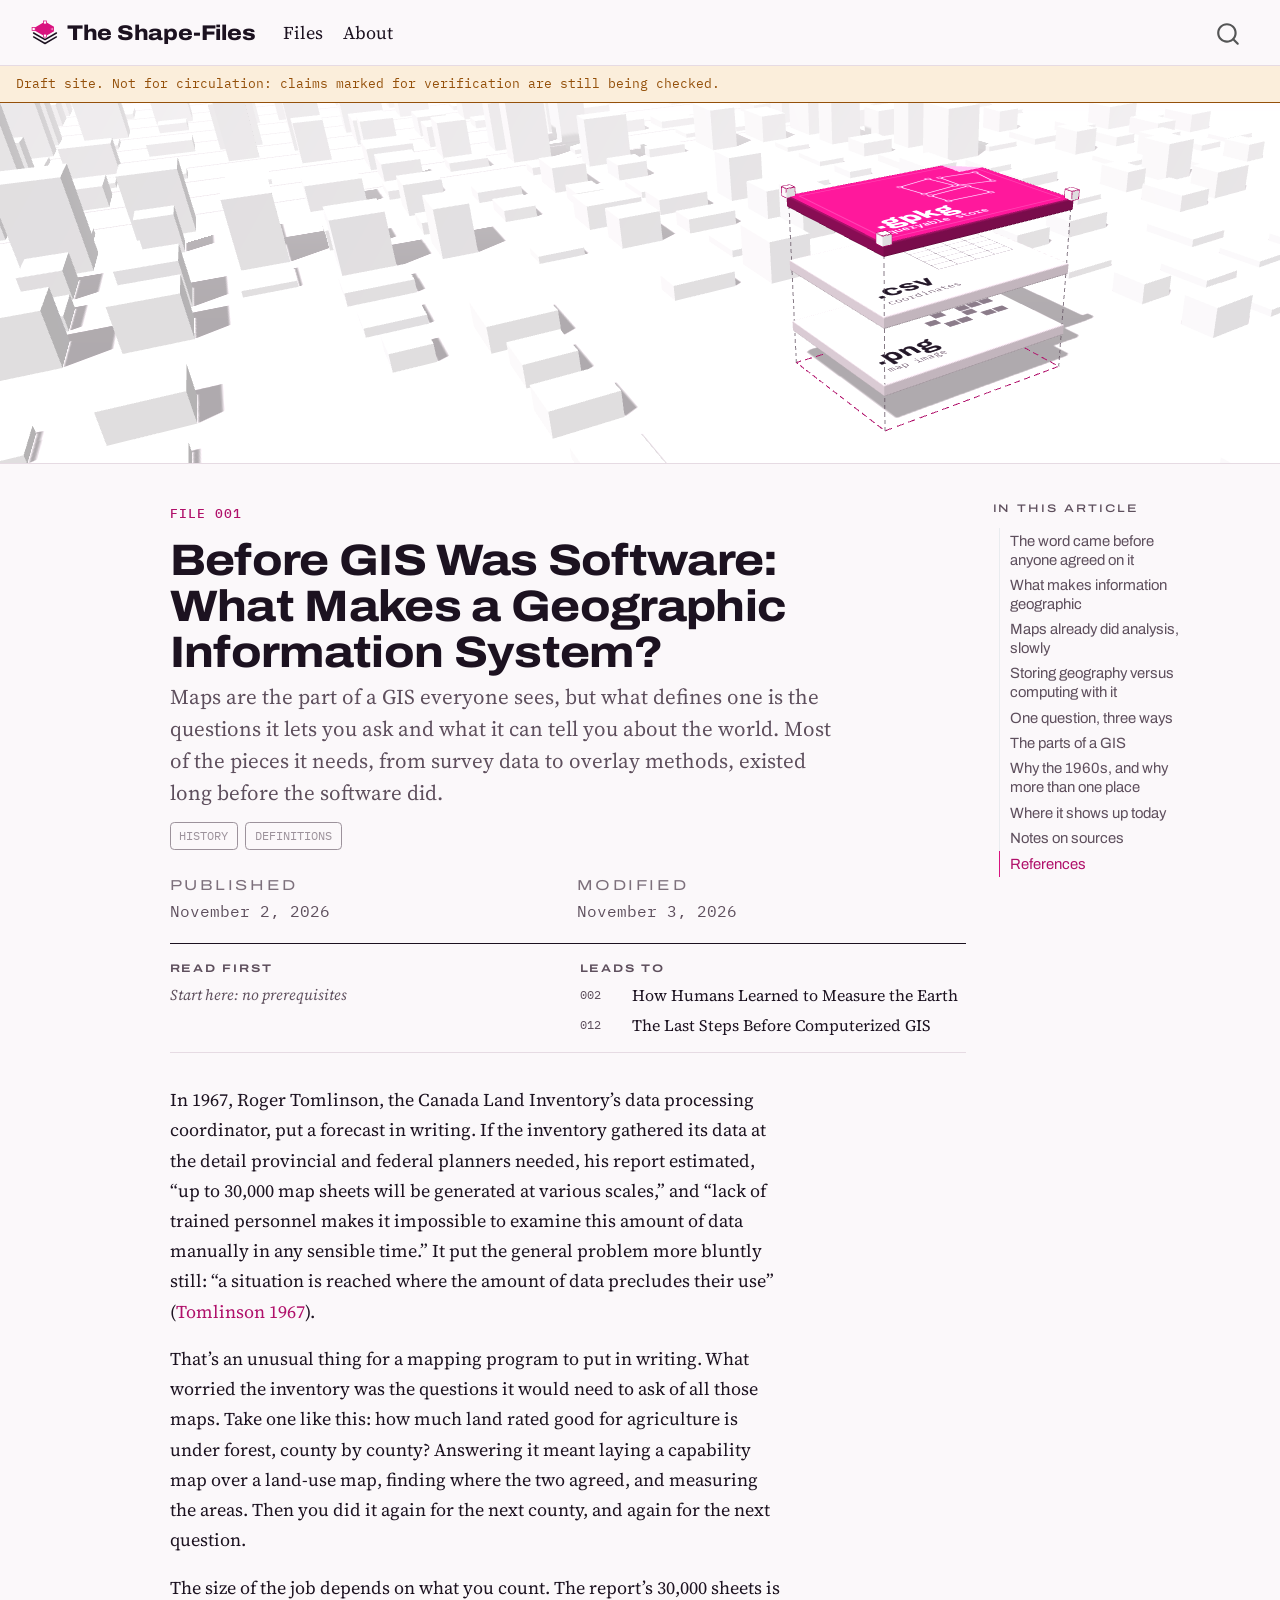
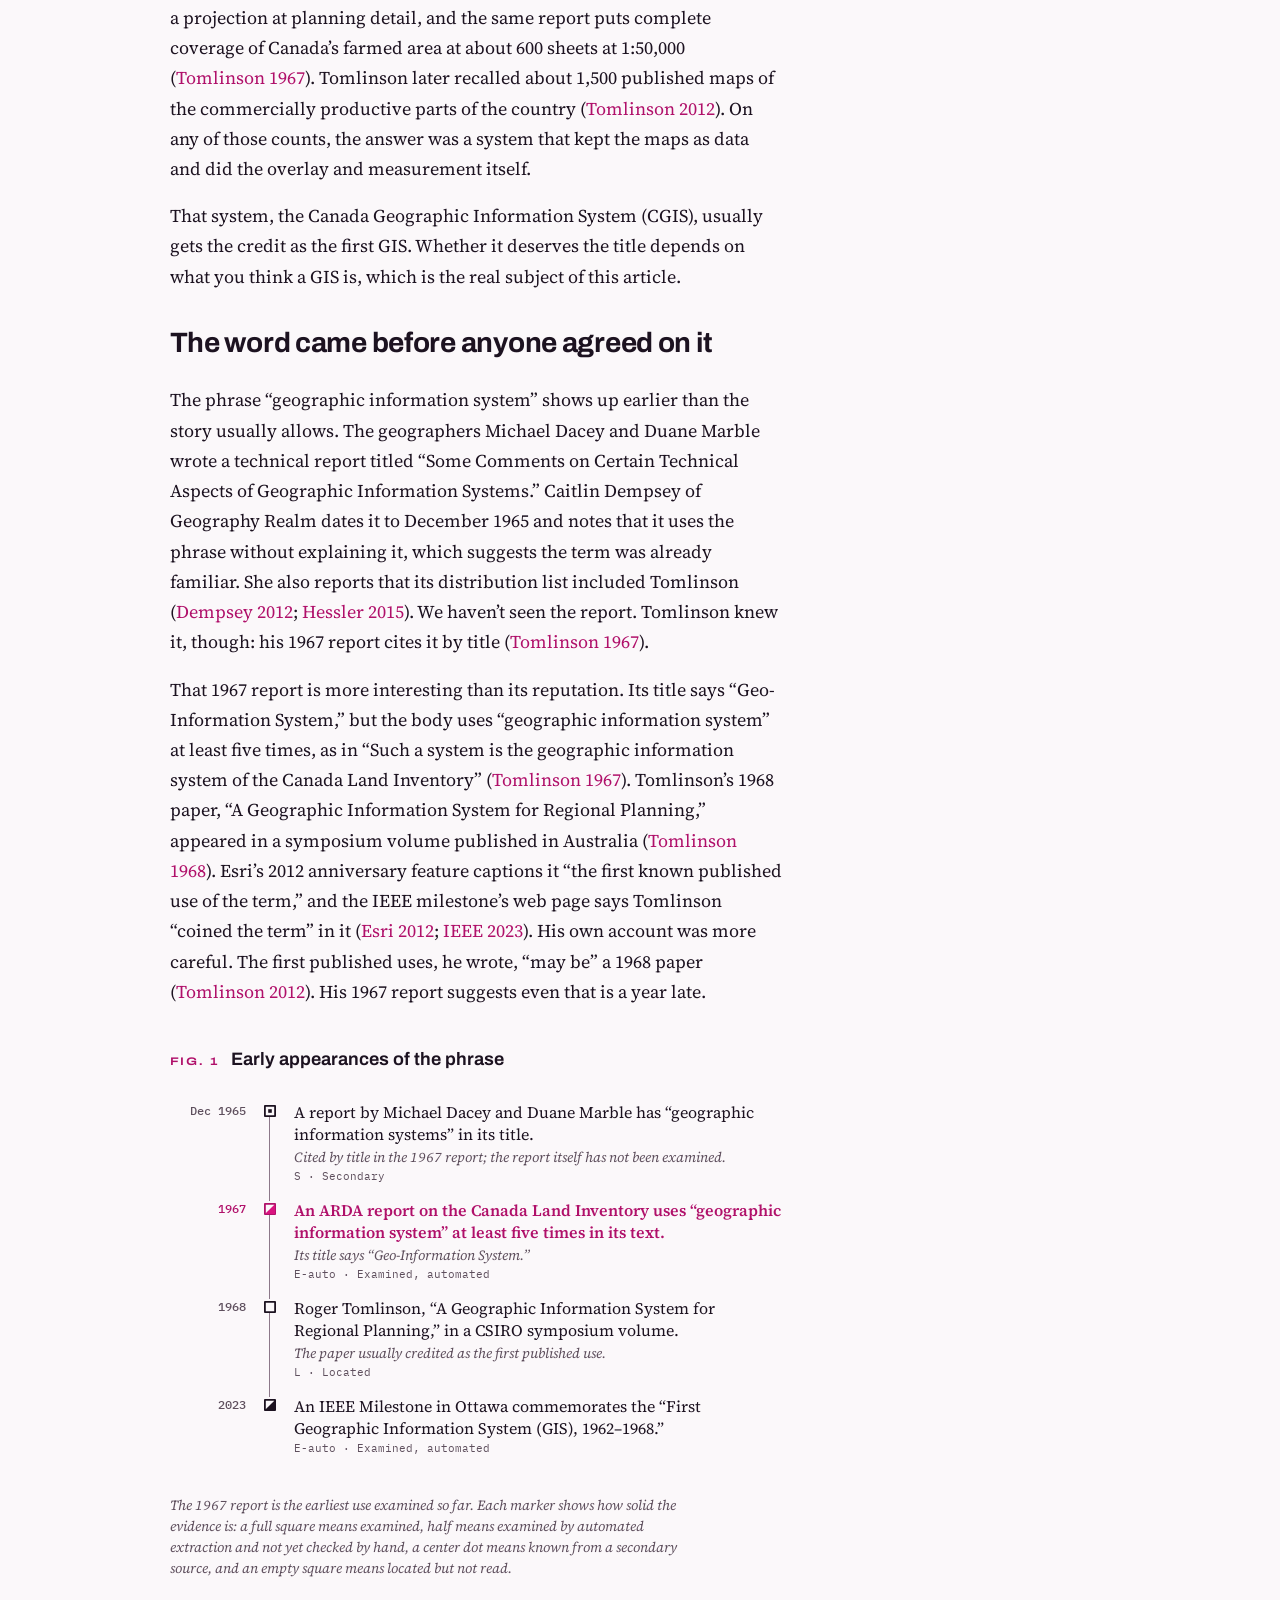
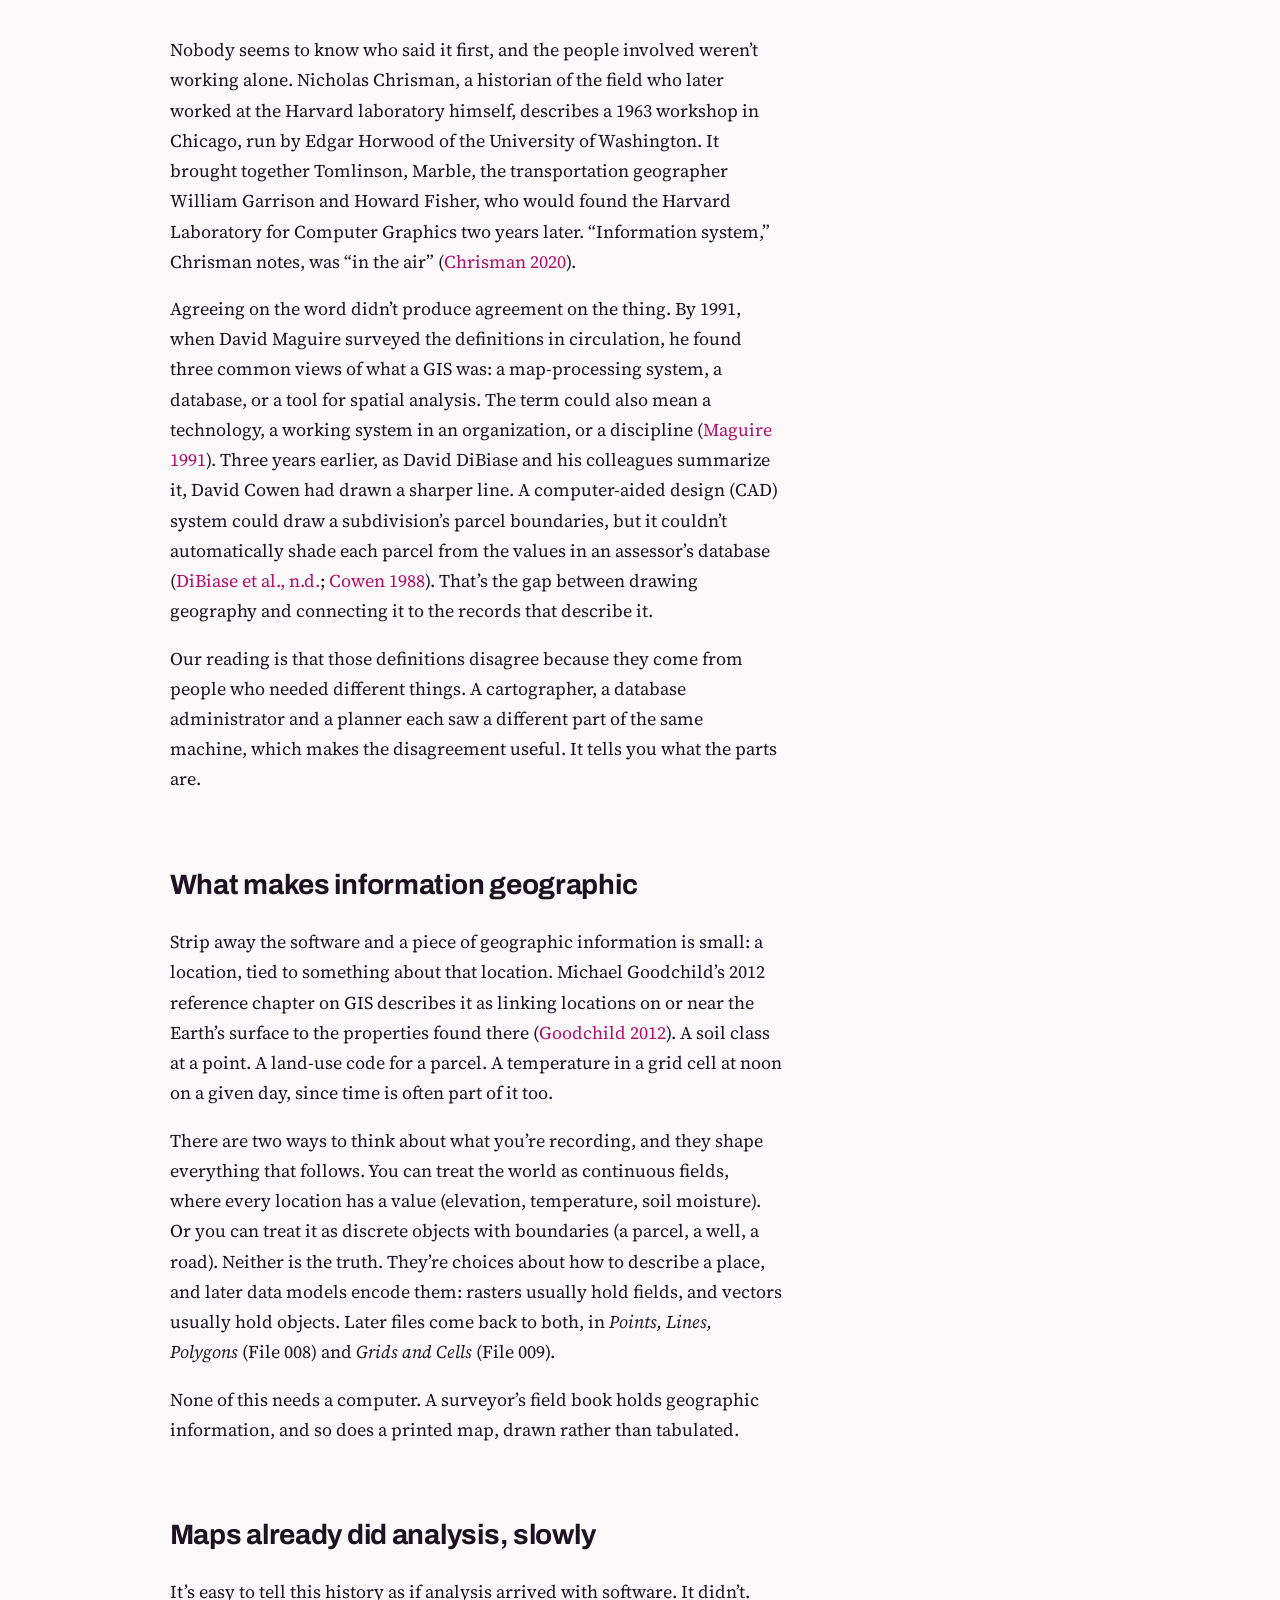
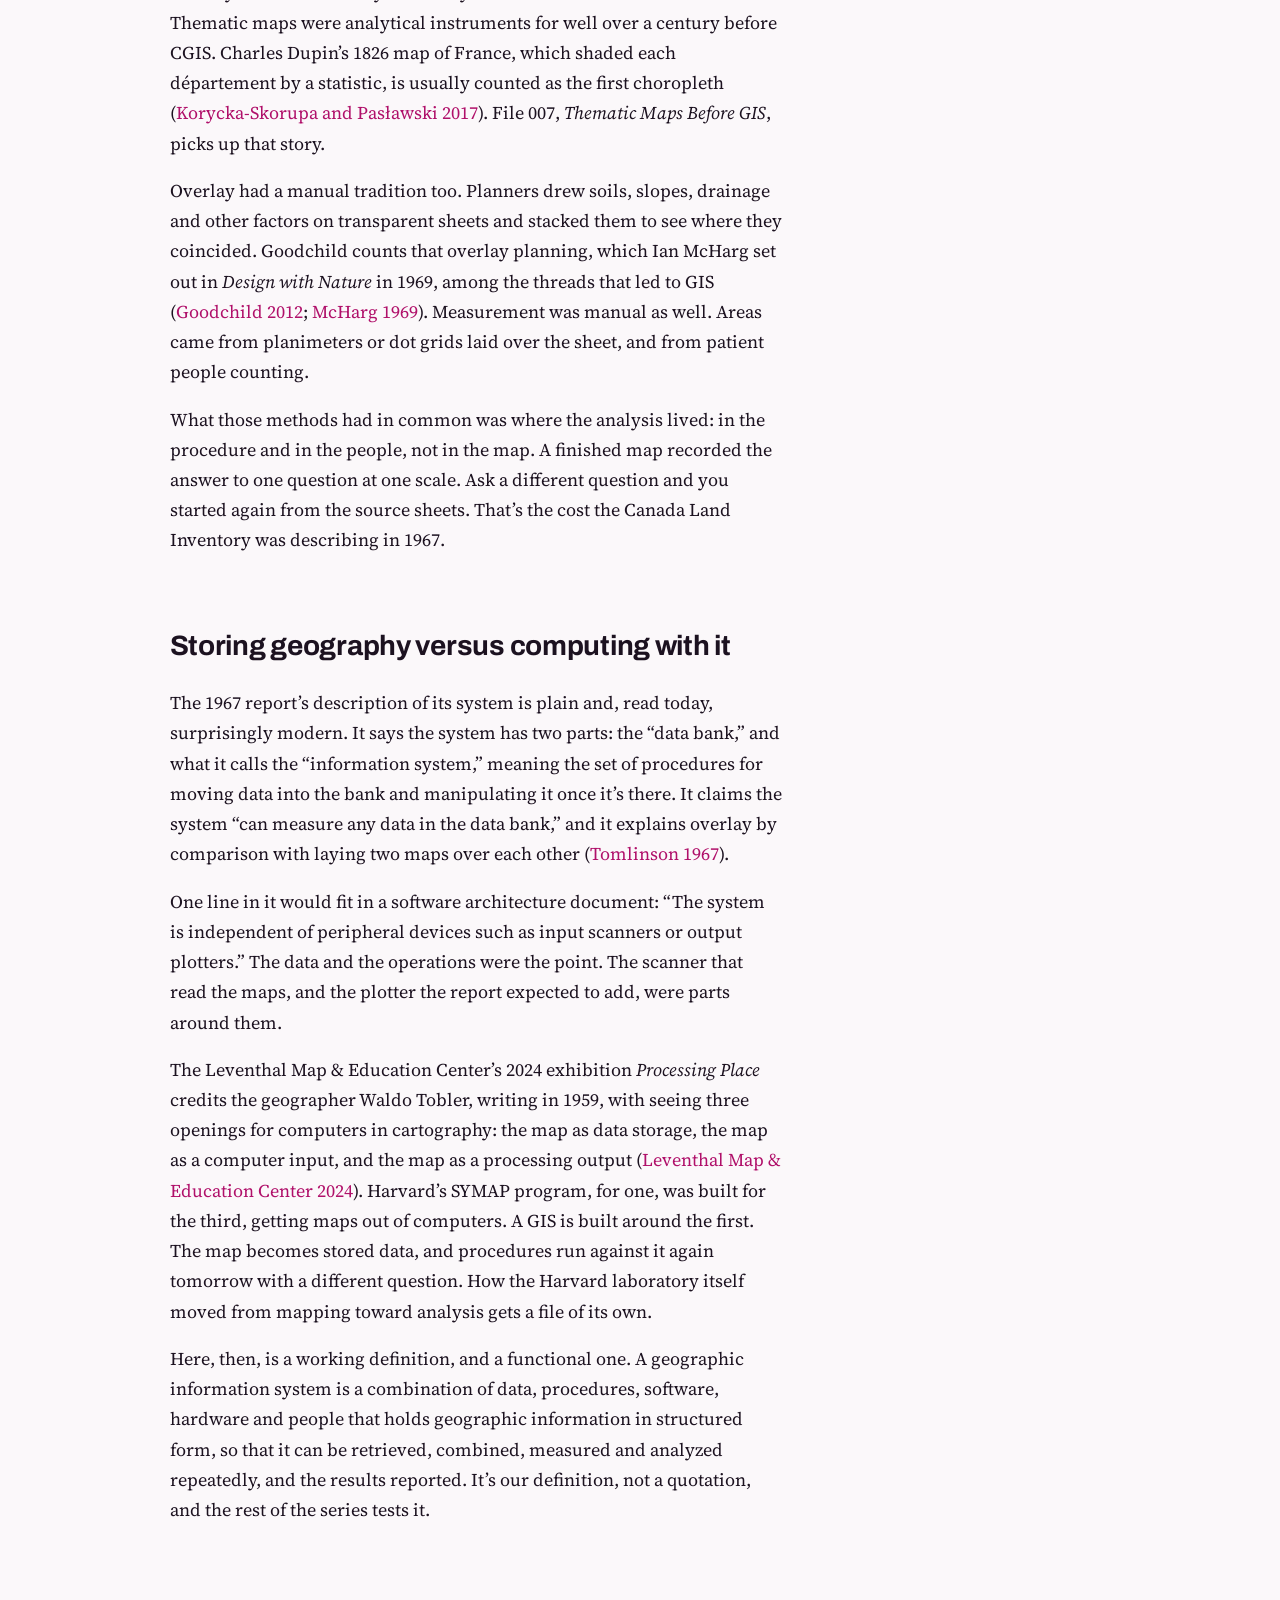
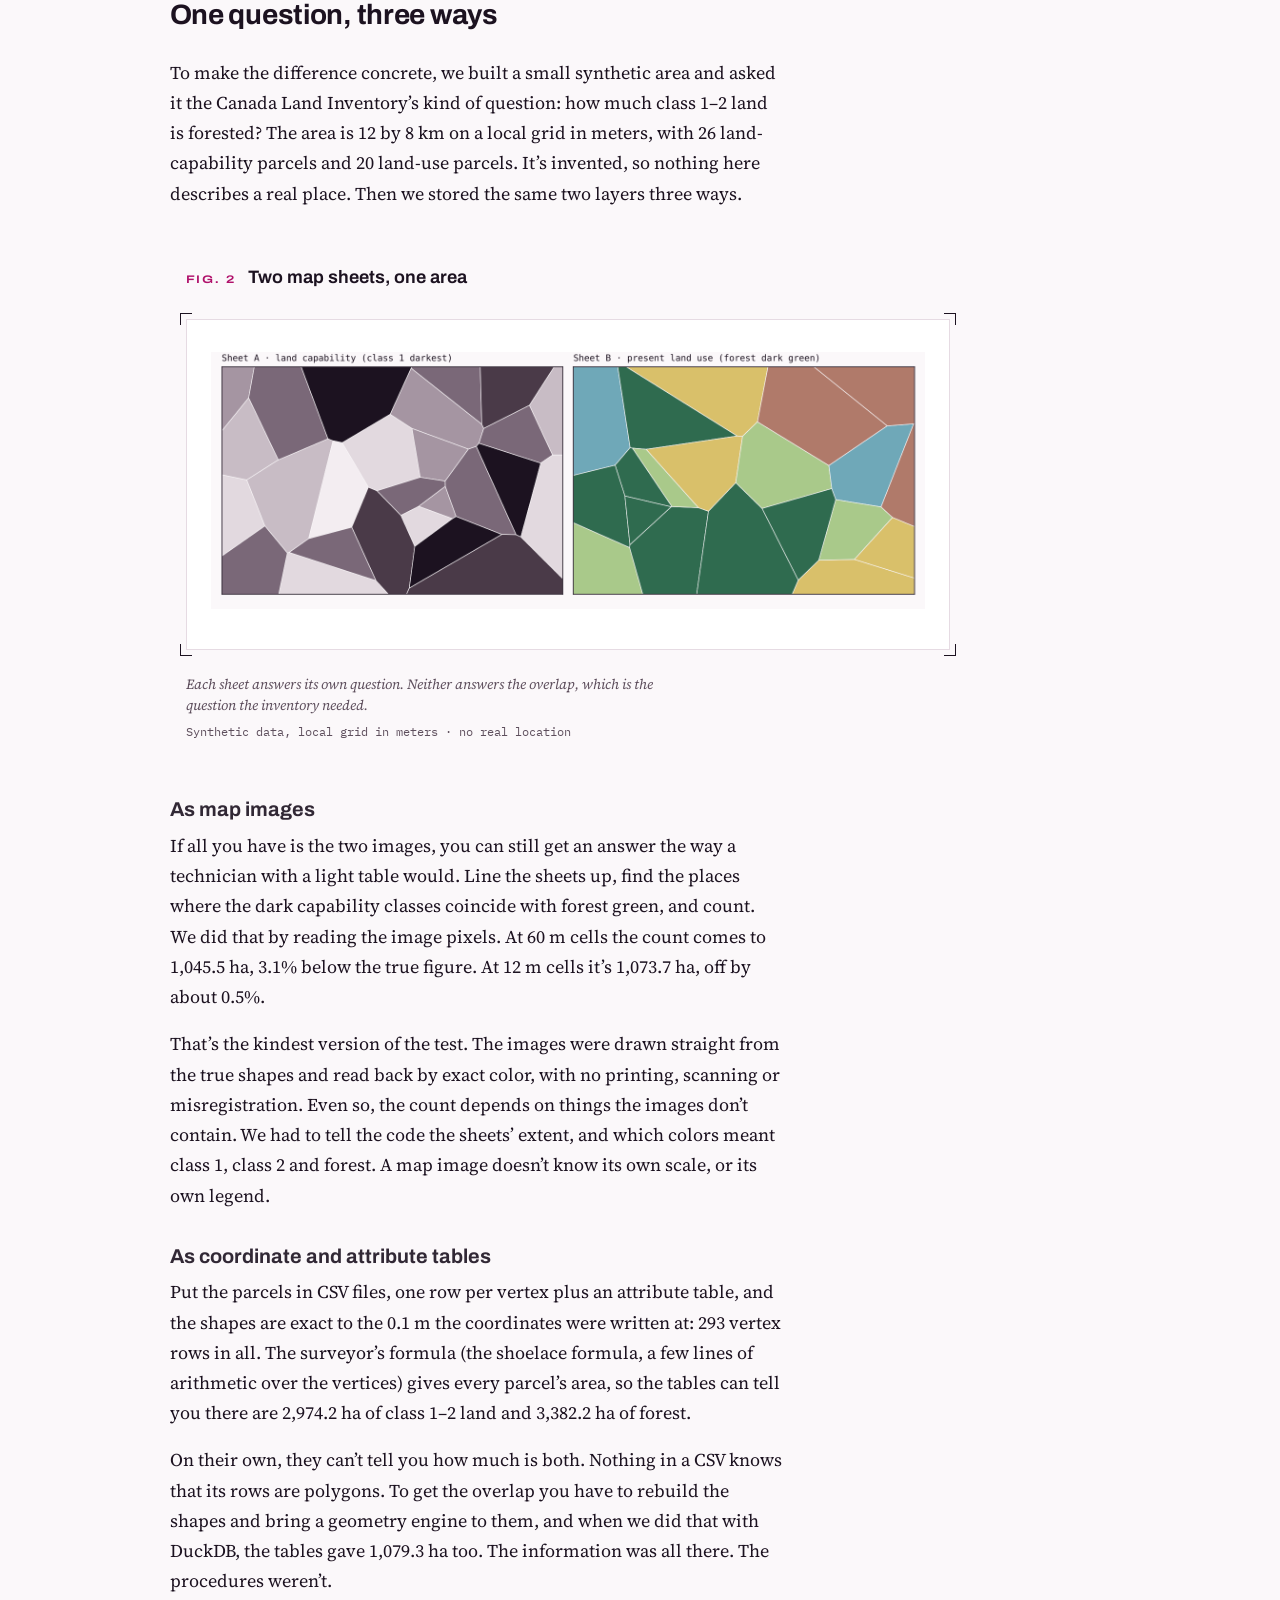
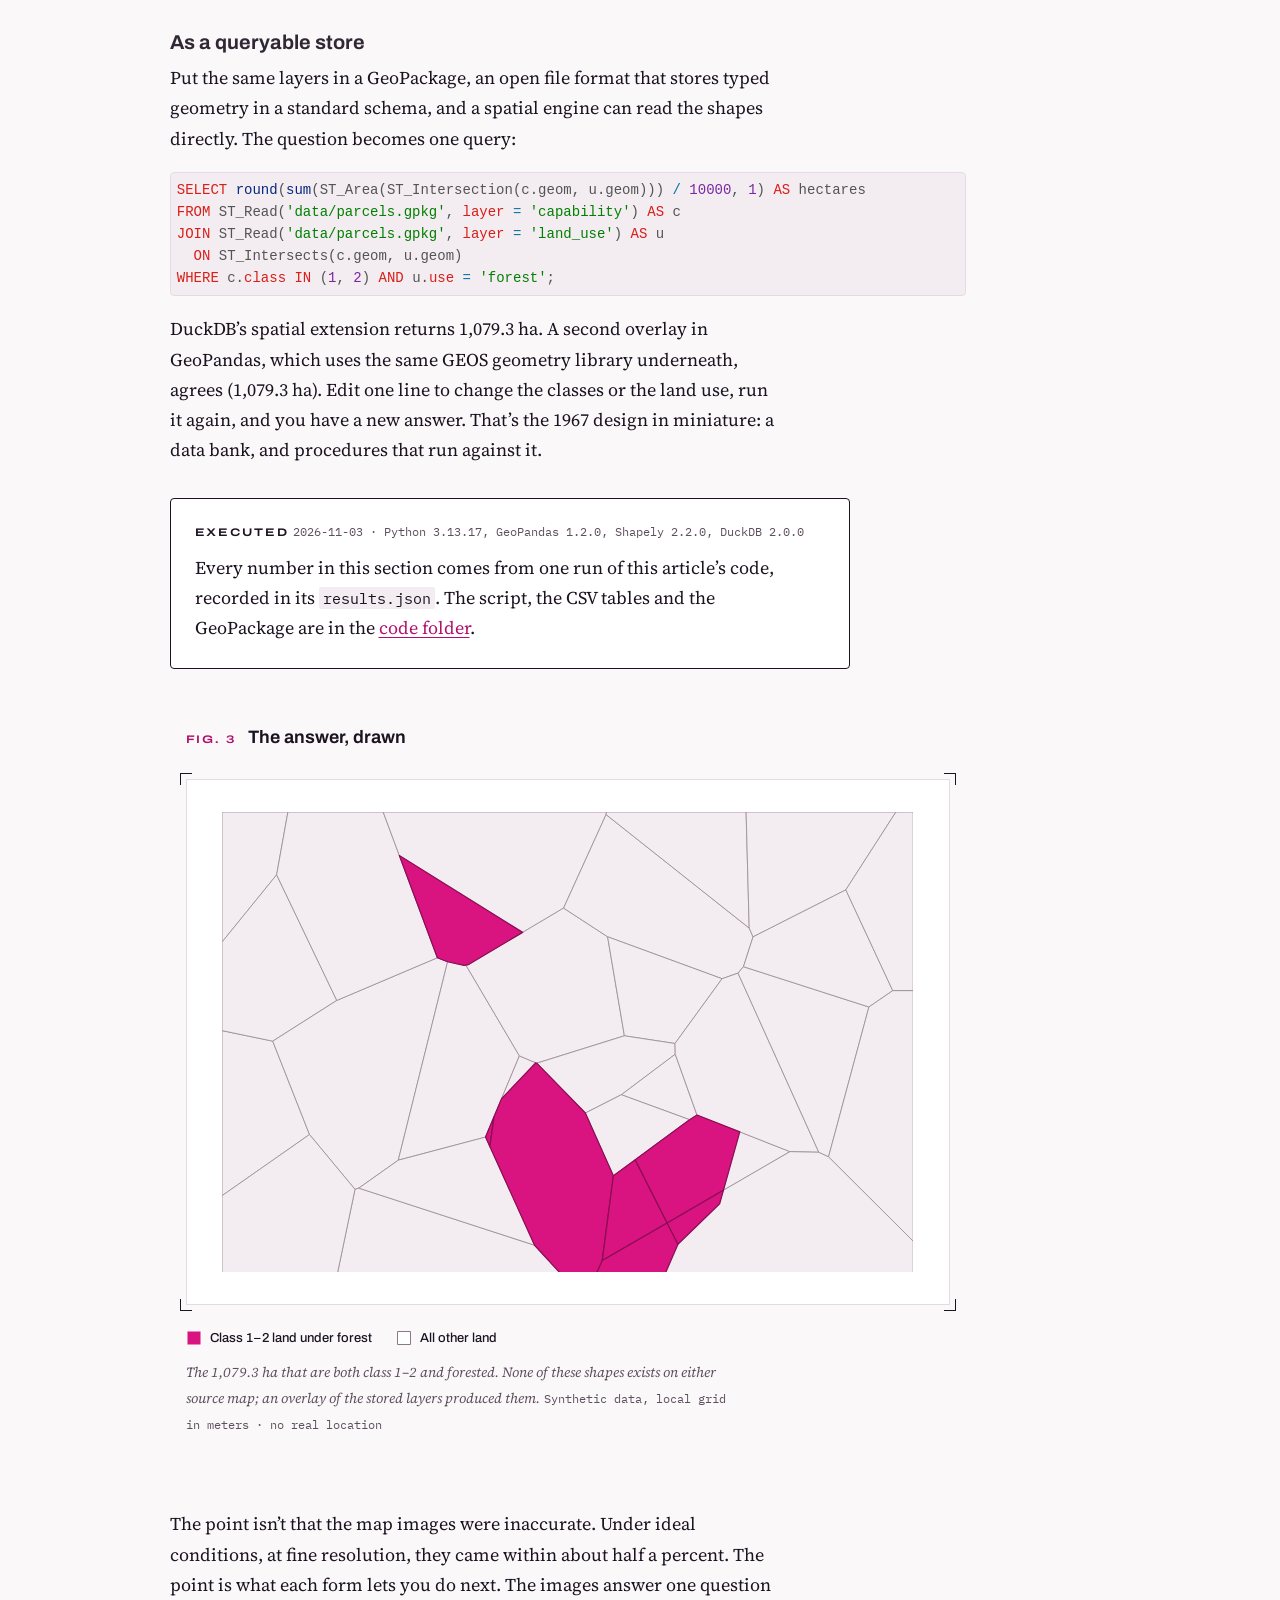
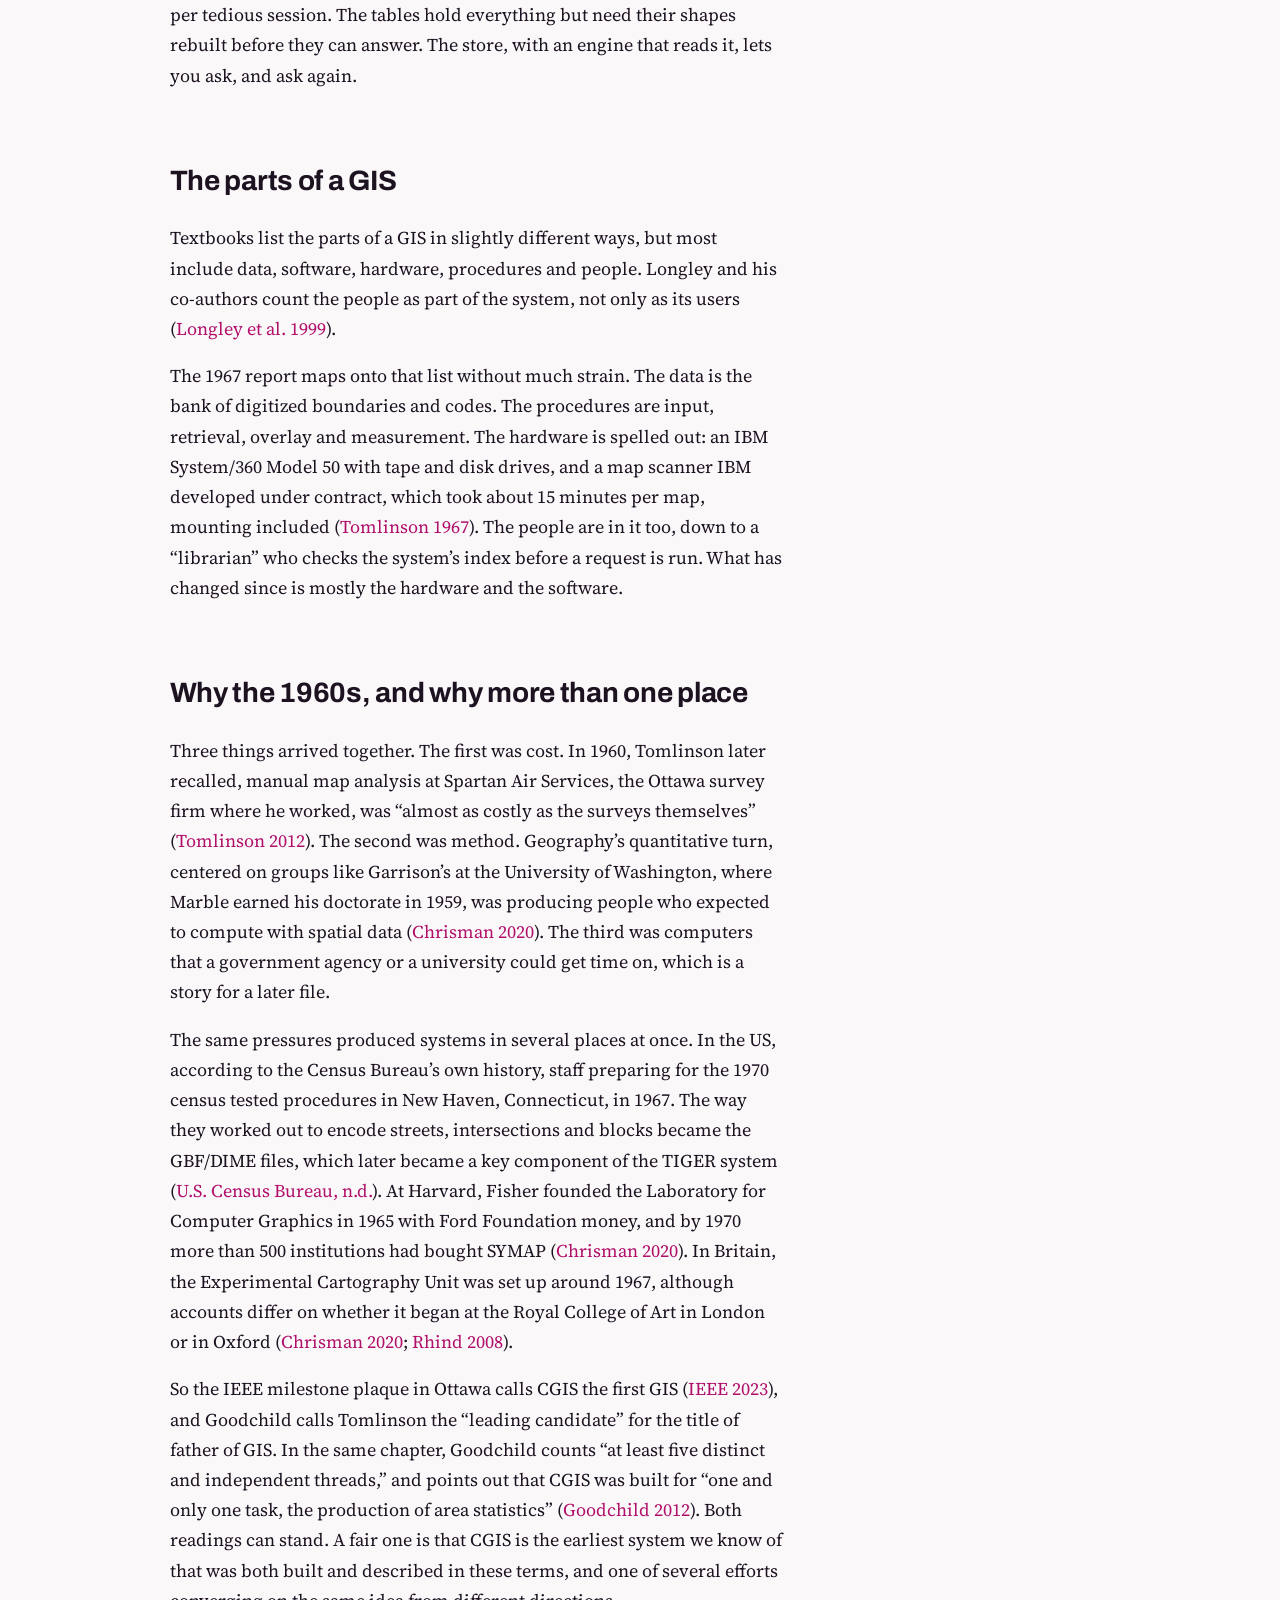
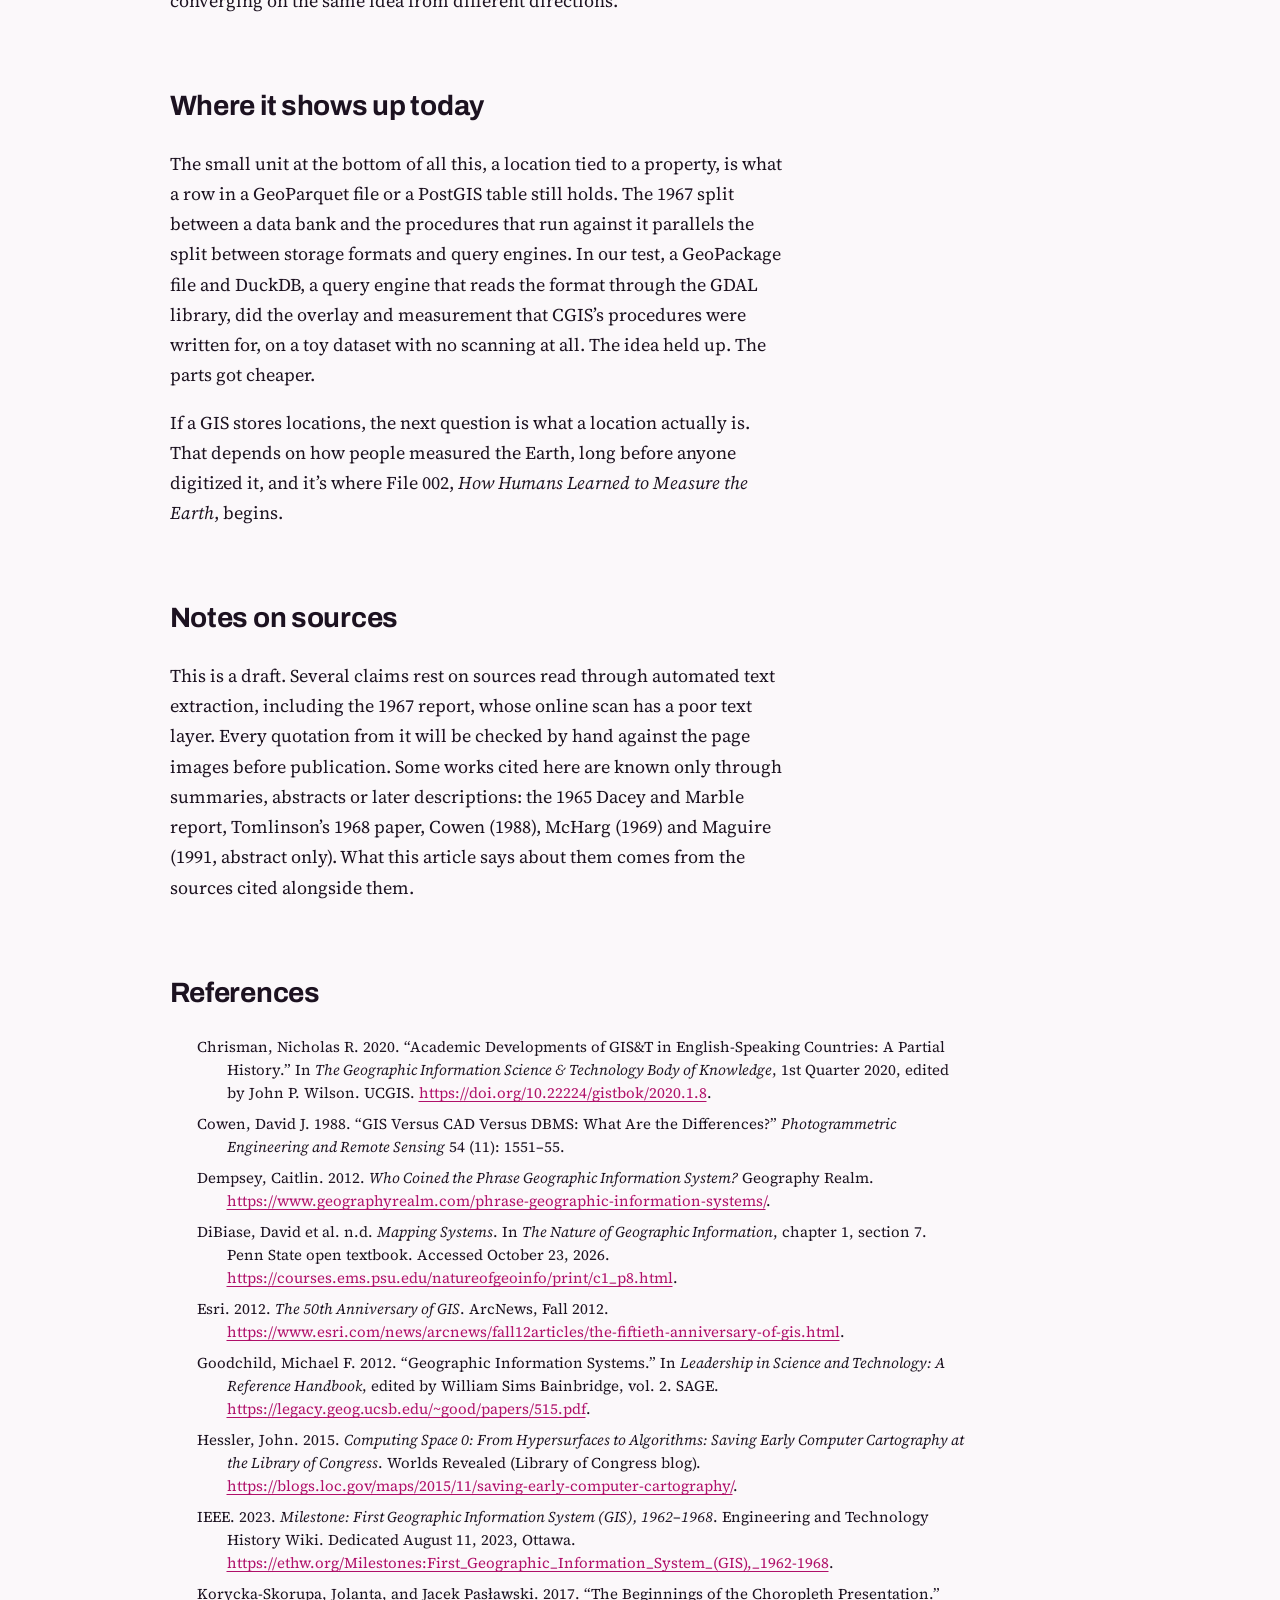
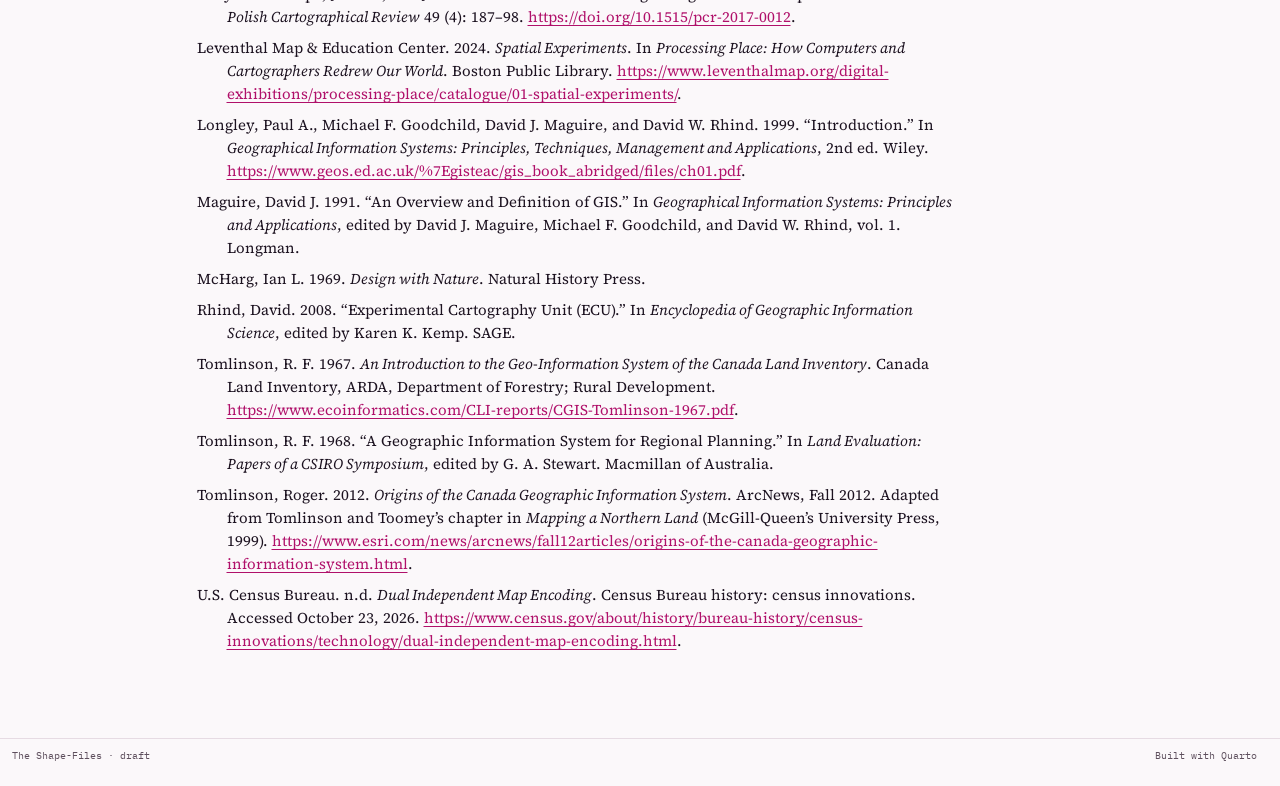
==== commit 177e47b7: "Edit File 001" ====
--- a/articles/before-gis-was-software/index.html
+++ b/articles/before-gis-was-software/index.html
@@ -135,9 +135,9 @@
 <meta name="robots" content="noindex, nofollow">
 
 
-<link rel="stylesheet" href="../../styles/tokens.css">
-<link rel="stylesheet" href="../../styles/components.css">
-<link rel="stylesheet" href="../../styles/site.css">
+<link rel="stylesheet" href="../../styles/tokens.css?v=20261103124039">
+<link rel="stylesheet" href="../../styles/components.css?v=20261103124039">
+<link rel="stylesheet" href="../../styles/site.css?v=20261103124039">
 </head>
 
 <body class="nav-fixed quarto-light"><a id="quarto-skip-link" class="visually-hidden-focusable" href="#quarto-document-content">Skip to main content</a>
@@ -213,7 +213,7 @@
 <div class="quarto-title">
 <p class="sf-file-no">File 001</p>
 <h1 class="title">Before GIS Was Software: What Makes a Geographic Information System?</h1>
-<p class="subtitle lead">A GIS is defined less by the maps it draws than by the questions it lets you ask again. Most of the pieces existed long before the software did.</p>
+<p class="subtitle lead">Maps are the part of a GIS everyone sees, but what defines one is the questions it lets you ask and what it can tell you about the world. Most of the pieces it needs, from survey data to overlay methods, existed long before the software did.</p>
   <div class="quarto-categories">
     <div class="quarto-category">History</div>
     <div class="quarto-category">Definitions</div>
@@ -698,7 +698,7 @@
   var base = nav ? nav.getAttribute("src").replace(/site_libs\/quarto-nav\/quarto-nav\.js.*$/, "") : "";
   if (!document.querySelector(".sf-hero-mount")) return;
   ["react.production.min.js", "react-dom.production.min.js", "three.min.js", "shapefiles.bundle.js", "hero-mount.js"].reduce(function (p, f) {
-    return p.then(function () { return new Promise(function (done) { var e = document.createElement("script"); e.src = base + "assets/js/" + f; e.onload = done; e.onerror = done; document.body.appendChild(e); }); });
+    return p.then(function () { return new Promise(function (done) { var e = document.createElement("script"); e.src = base + "assets/js/" + f + "?v=20261103124039"; e.onload = done; e.onerror = done; document.body.appendChild(e); }); });
   }, Promise.resolve());
 })();
 </script>
--- a/styles/site.css
+++ b/styles/site.css
@@ -62,13 +62,15 @@
 main.content > .sf-cover:first-child { margin-top: -1rem; }
 body > .sf-hero-bleed, #quarto-header ~ .sf-hero-bleed, .sf-hero-bleed:not(.sf-cover .sf-hero-bleed) { width: 100%; margin: 0 0 8px; border-bottom: 1px solid var(--line); }
 .sf-file-no { font-family: var(--font-mono); font-size: 13px; font-weight: 500; letter-spacing: 0.08em; text-transform: uppercase; color: var(--magenta-ink); margin: 0 0 12px; max-width: none; }
-.sf-cover { position: relative; margin-bottom: 48px; border-bottom: 1px solid var(--line); overflow: hidden; }
+.sf-cover { position: relative; margin-bottom: 8px; border-bottom: 1px solid var(--line); overflow: hidden; }
 .sf-cover .sf-hero-mount { margin: 0; }
 .sf-cover-scrim { position: absolute; inset: 0; pointer-events: none; background: linear-gradient(90deg, var(--paper) 0%, var(--paper) 22%, transparent 58%); opacity: 0.96; }
 .sf-cover-words { position: absolute; left: max(24px, calc((100vw - 800px) / 2)); bottom: 52px; max-width: 640px; }
 .sf-cover-name { max-width: none; margin: 0; font-family: var(--font-display); font-size: clamp(48px, 7.5vw, 104px); line-height: 0.94; font-weight: 800; font-stretch: 108%; letter-spacing: -0.025em; color: var(--ink); border: 0; }
 .sf-cover-name span { white-space: nowrap; }
 .sf-cover-tag { margin: 16px 0 0 4px; font-family: var(--font-serif); font-size: 20px; line-height: 28px; color: var(--ink-muted); max-width: 440px; }
+.sf-welcome p { font-size: 21px; line-height: 33px; max-width: 34em; }
+.sf-welcome p + p { color: var(--ink-muted); font-size: 18px; line-height: 28px; }
 .sf-files { list-style: none; padding: 0; margin: 8px 0 0; border-top: 1px solid var(--line); }
 .sf-files li { max-width: none; border-bottom: 1px solid var(--line); }
 .sf-files-row { display: grid; grid-template-columns: 96px 1fr; column-gap: 24px; row-gap: 6px; padding: 22px 0; text-decoration: none; color: var(--ink); }
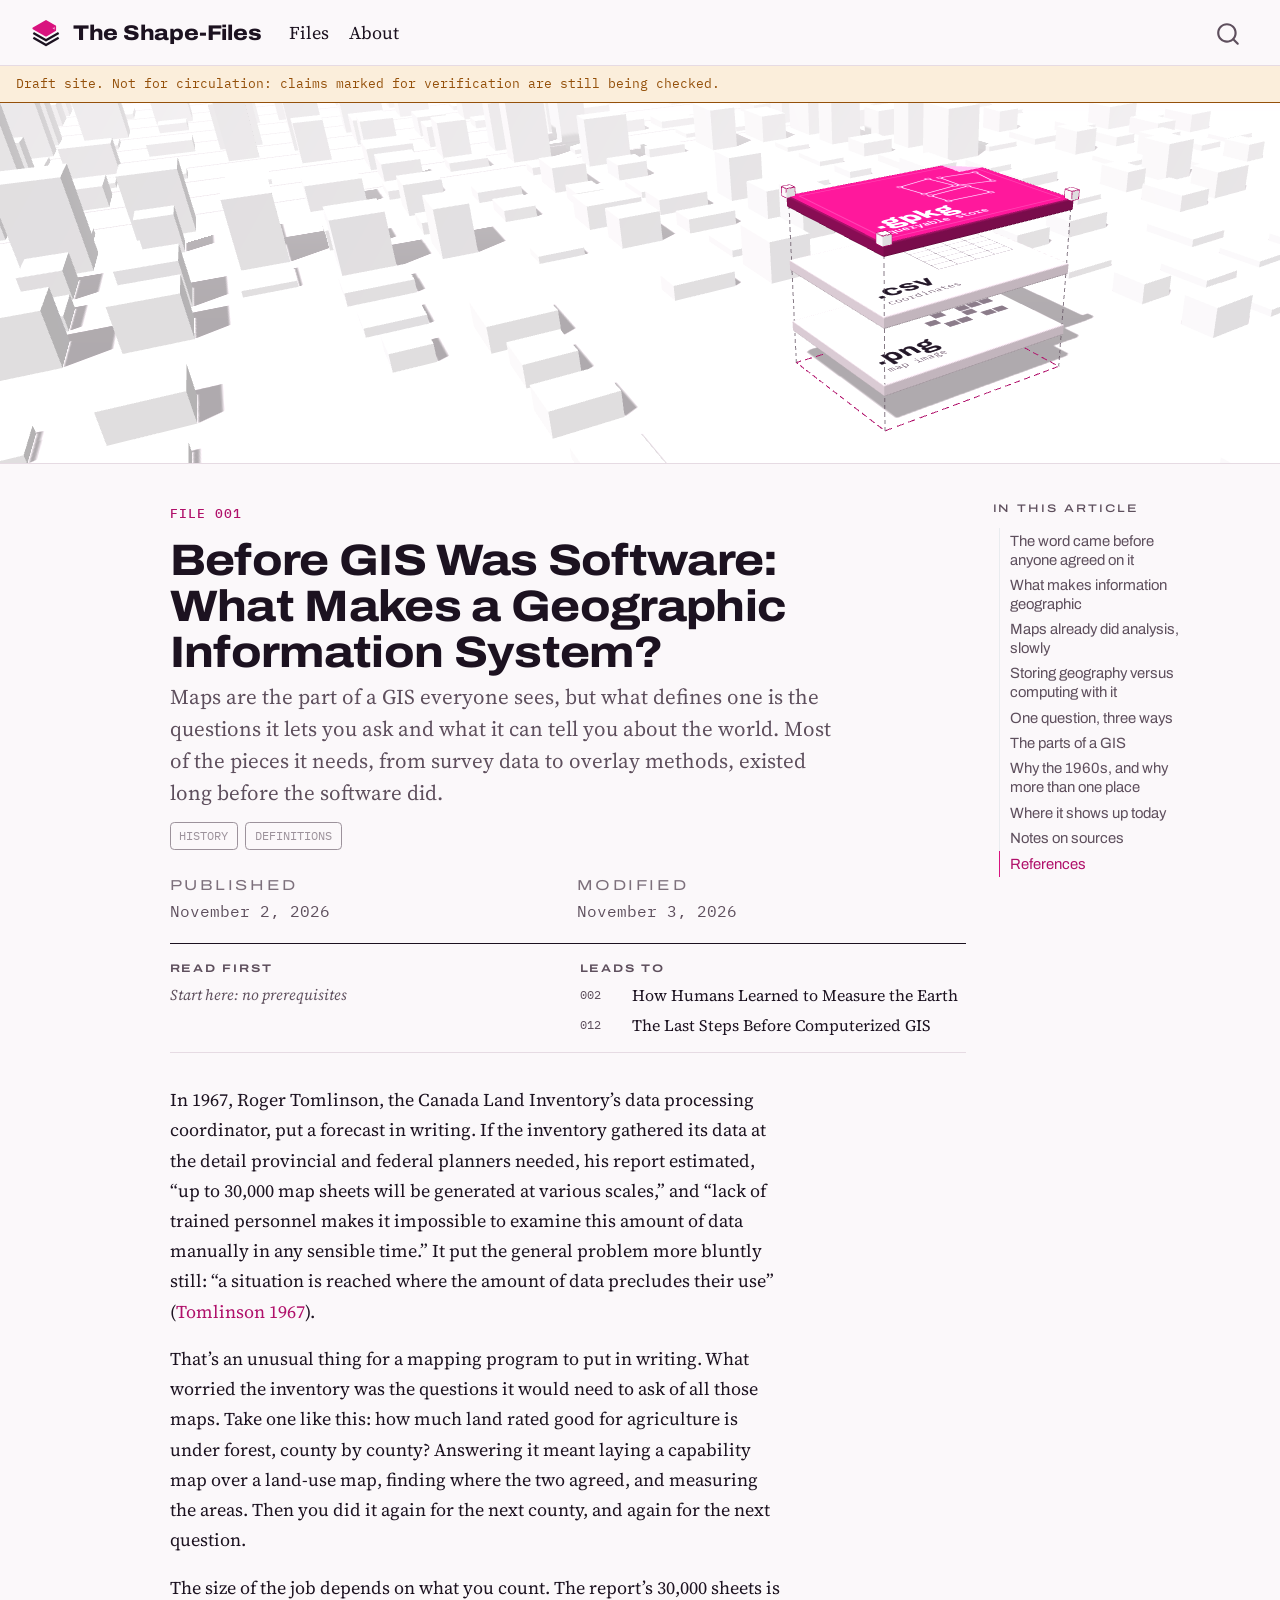
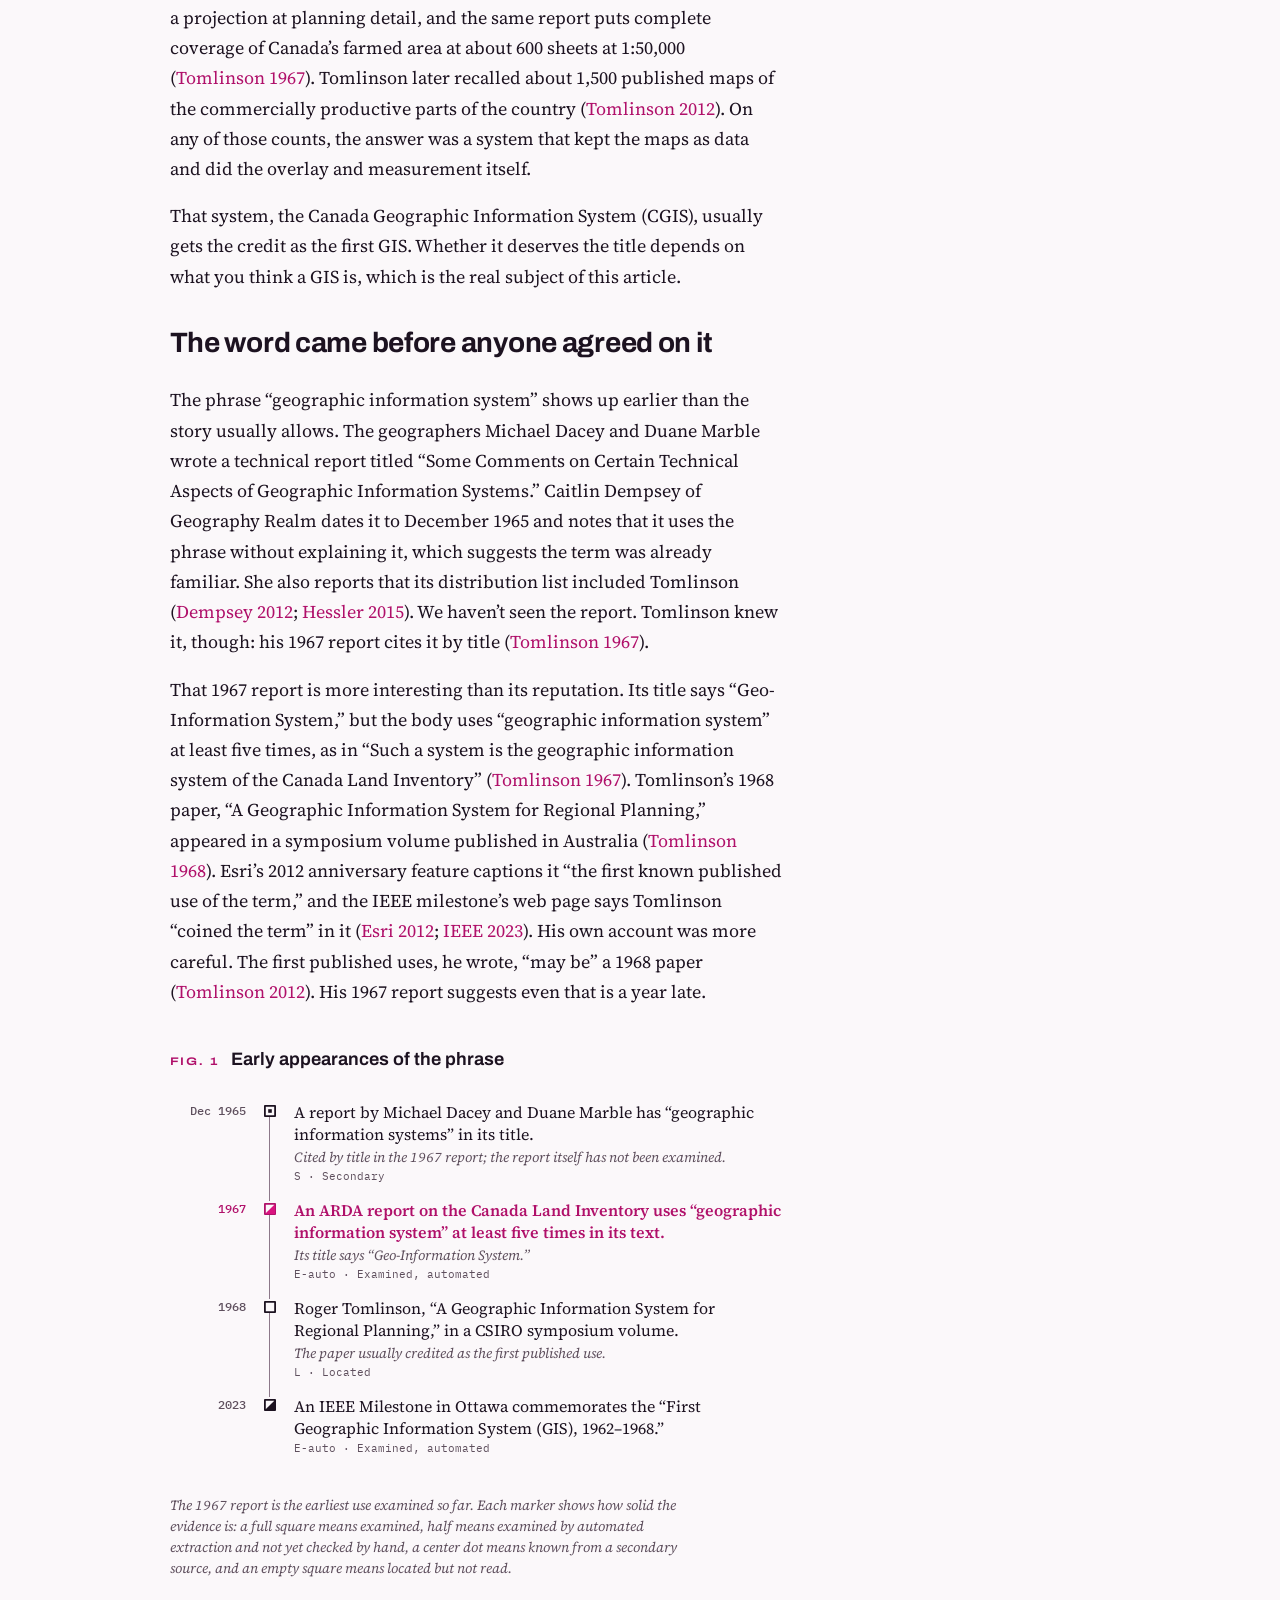
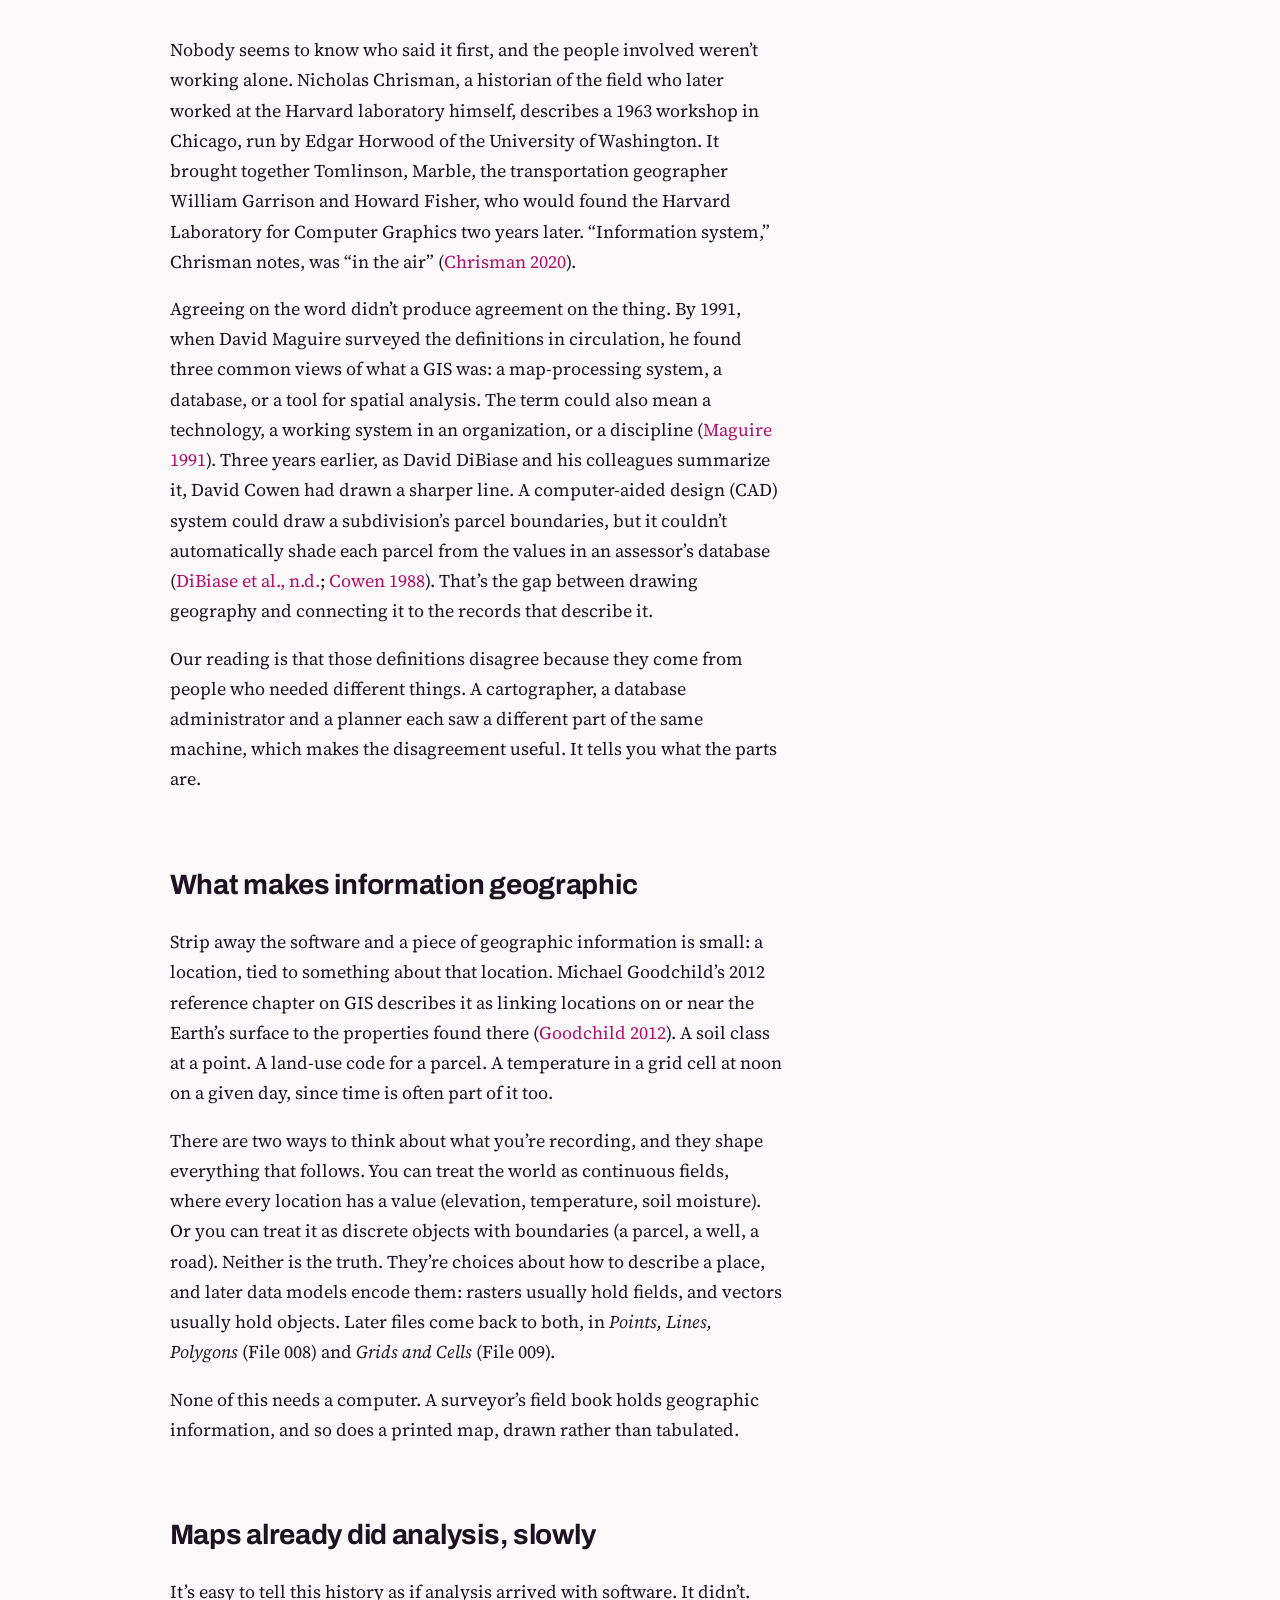
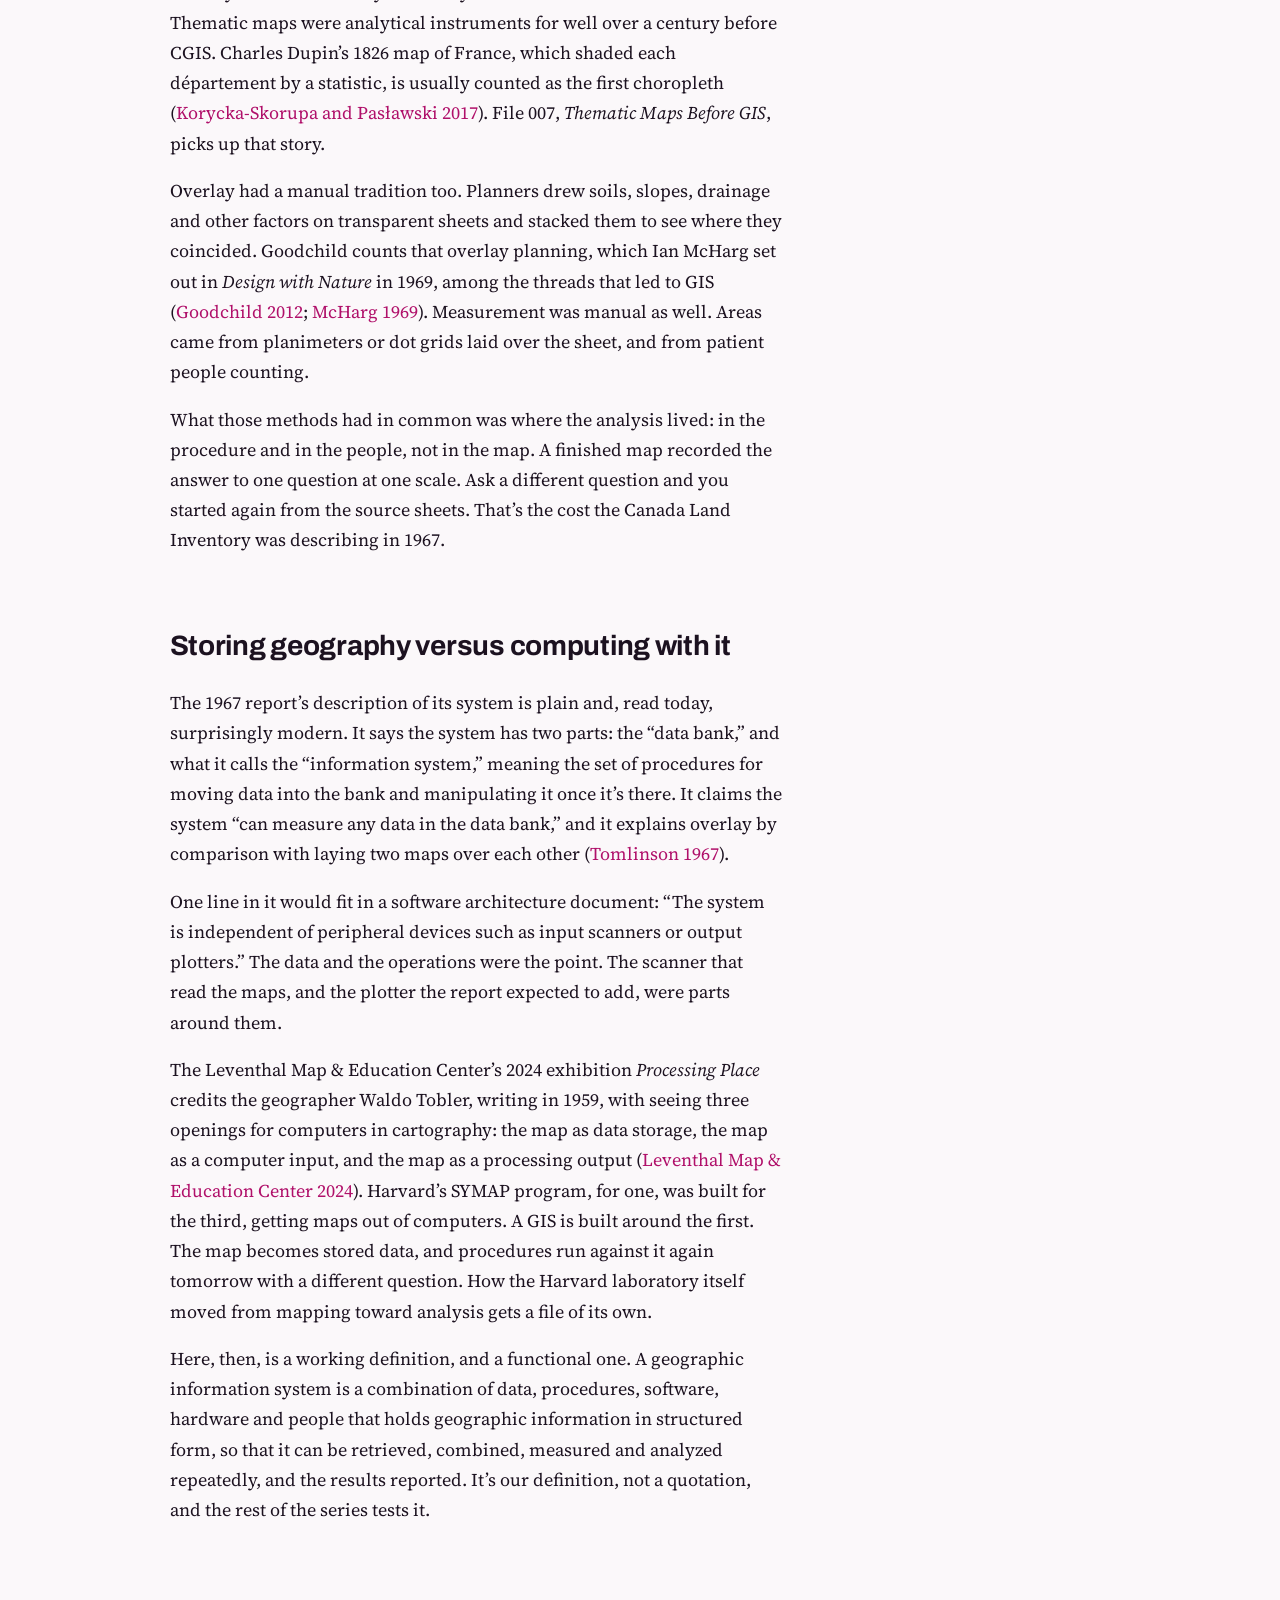
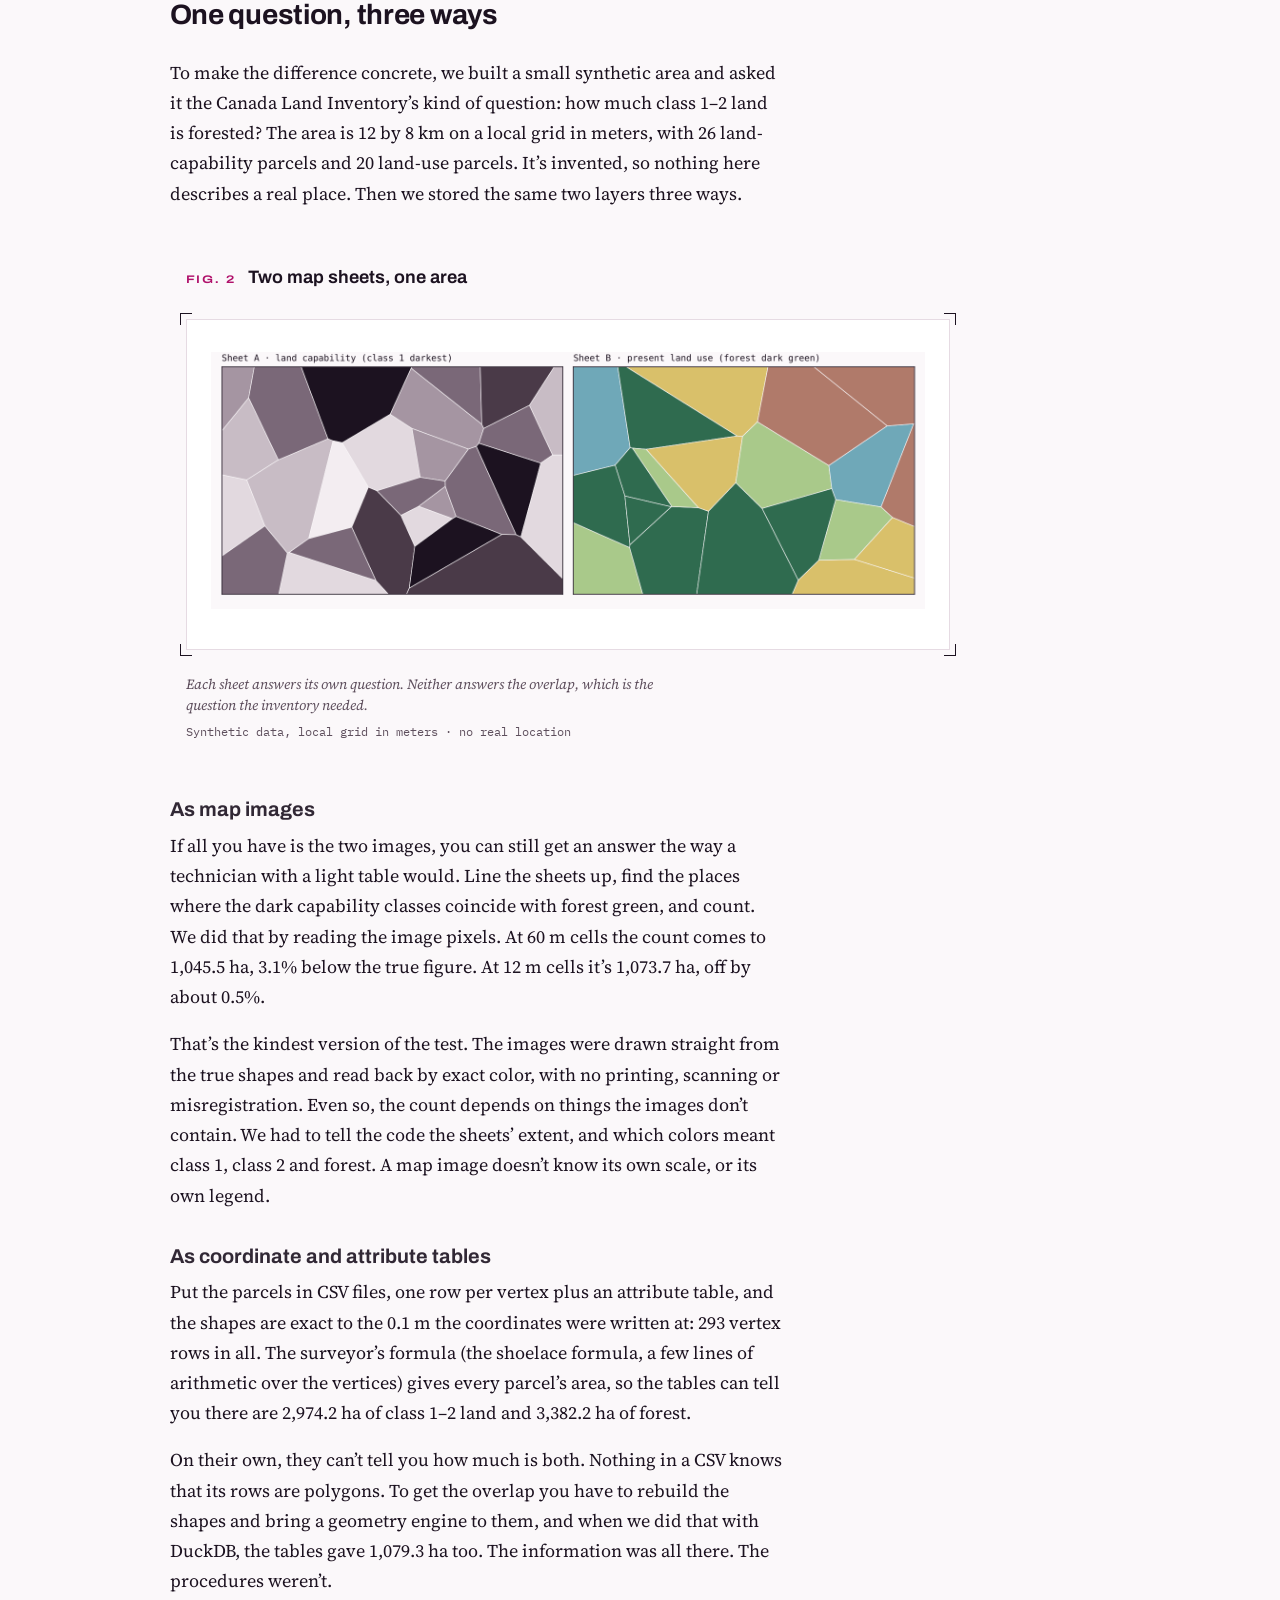
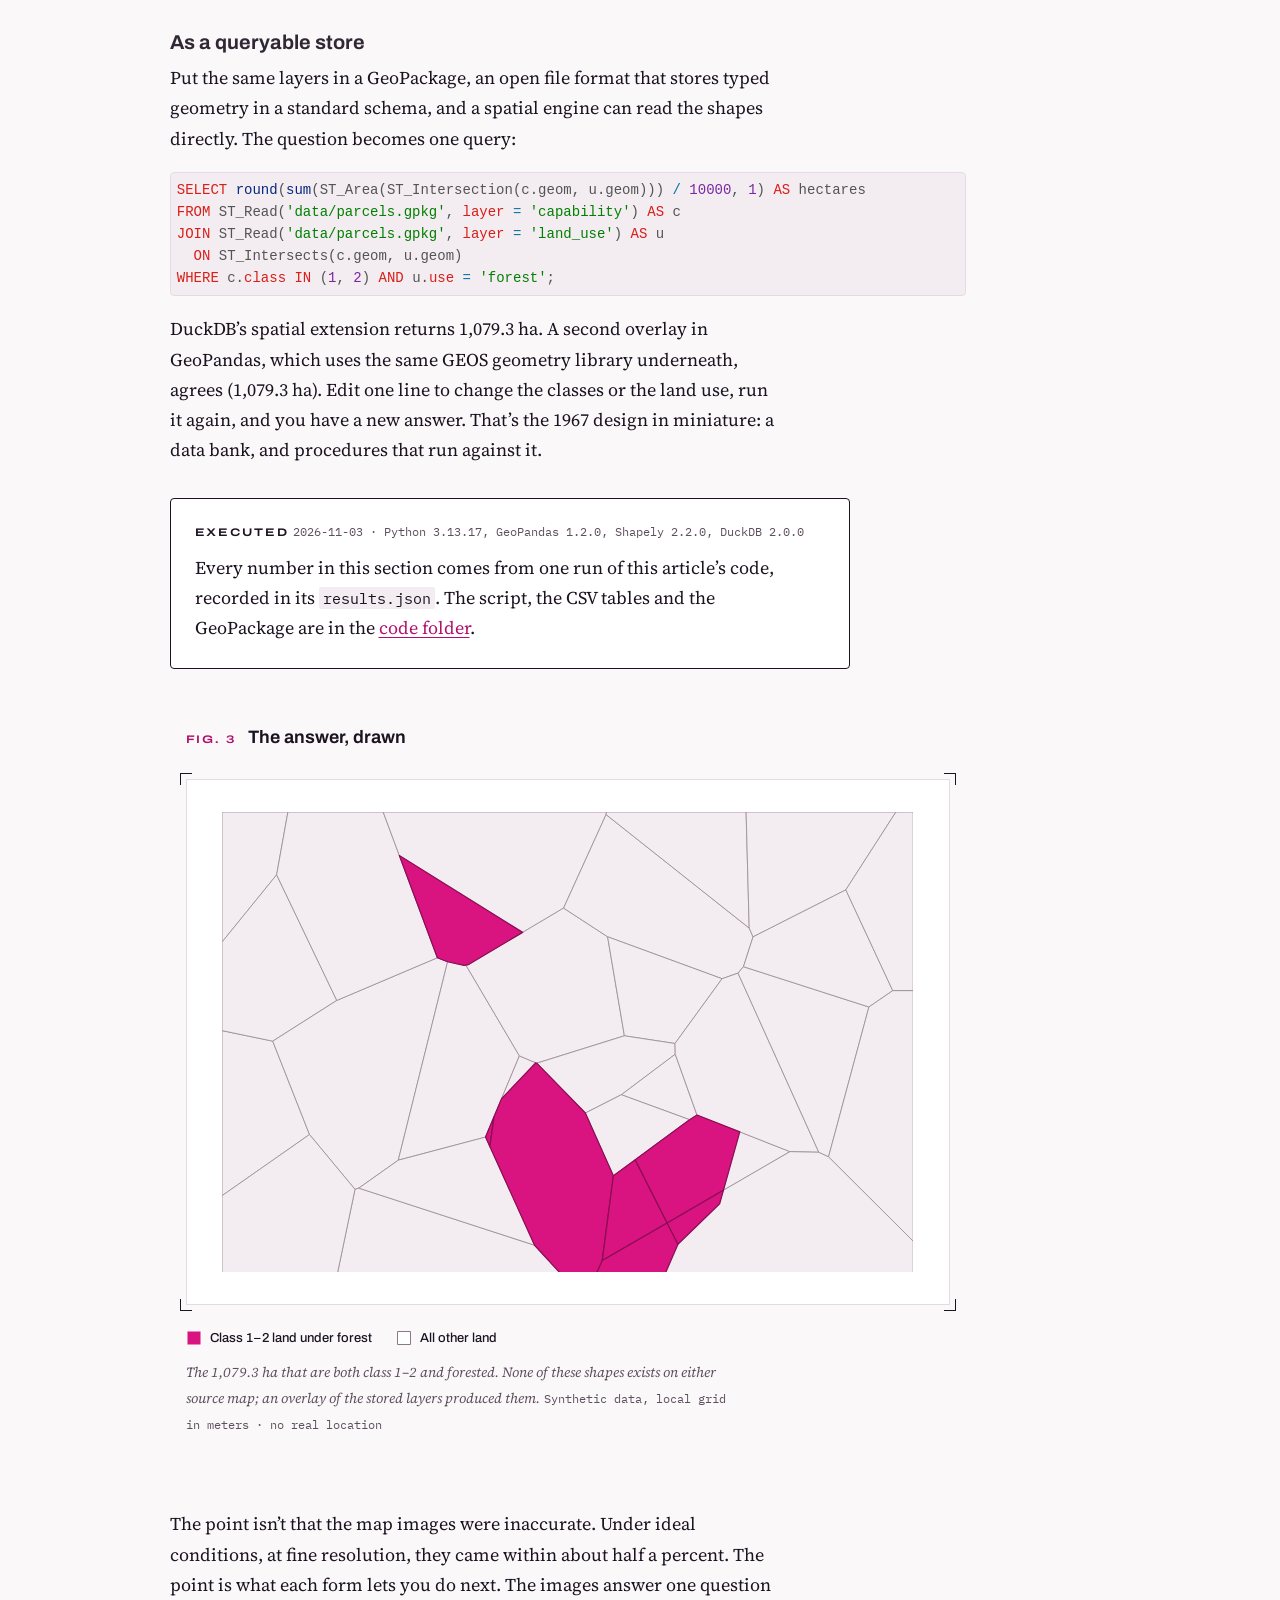
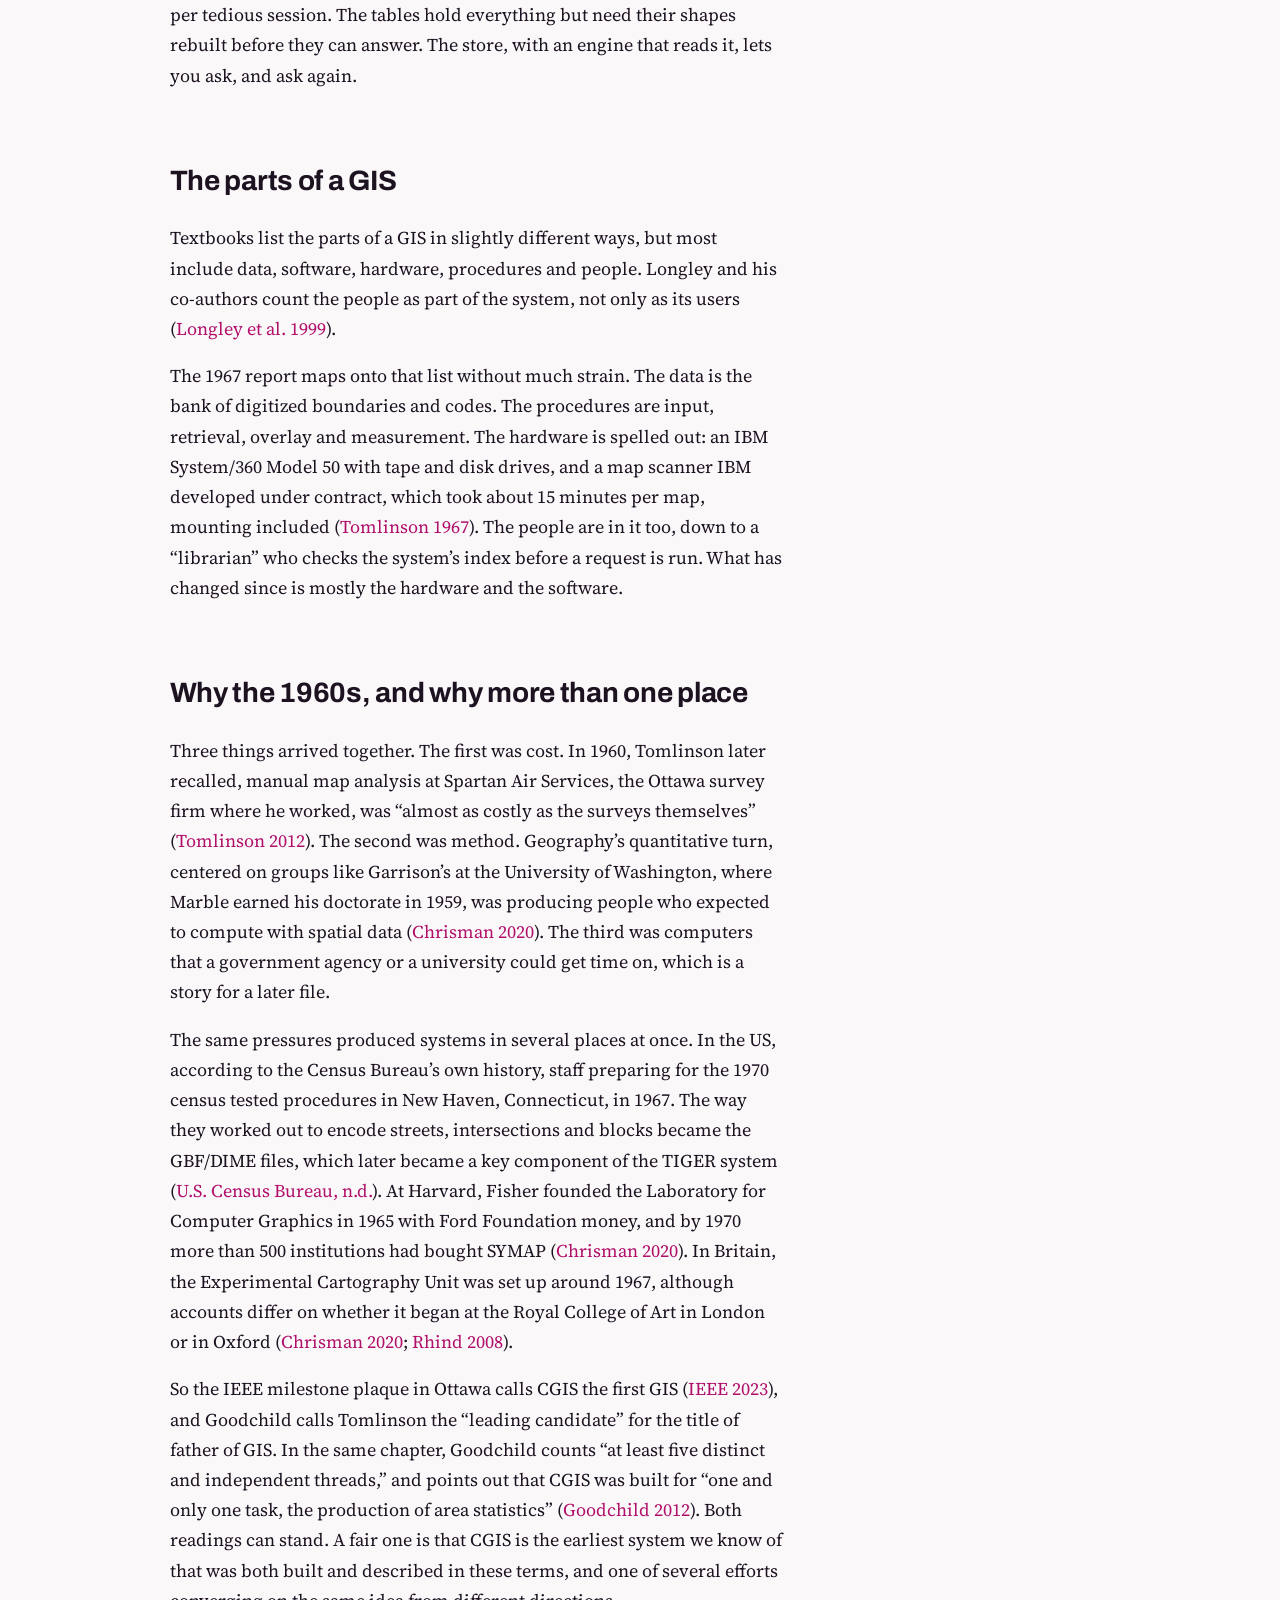
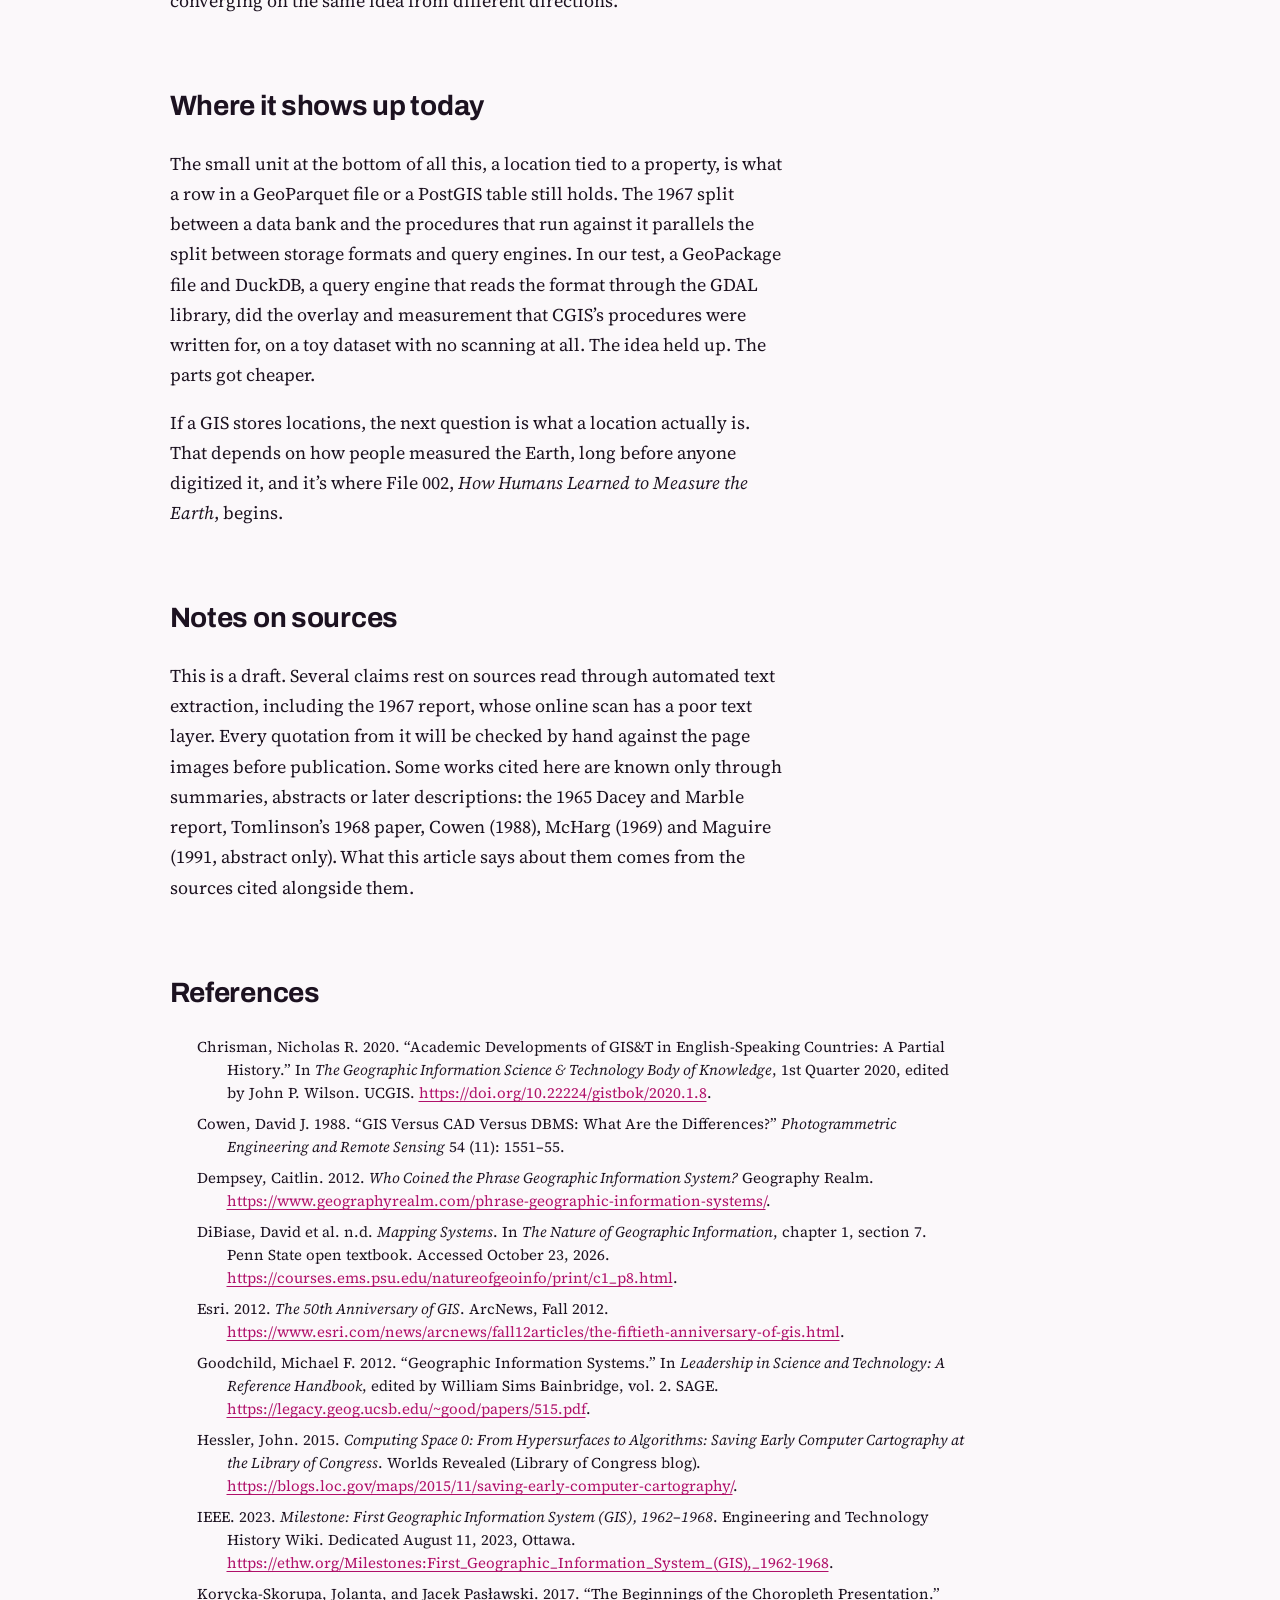
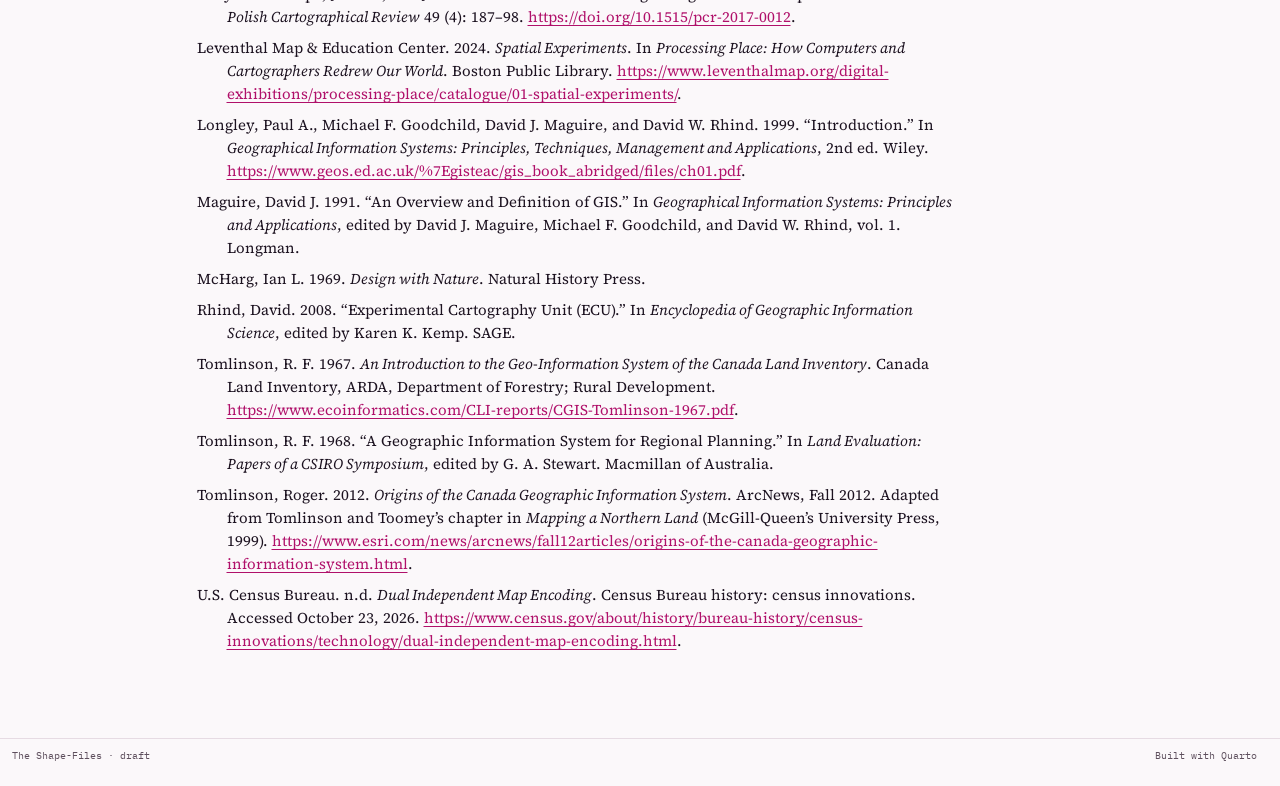
==== commit 6f821164: "Update header logo" ====
--- a/articles/before-gis-was-software/index.html
+++ b/articles/before-gis-was-software/index.html
@@ -92,7 +92,7 @@
 <script src="../../site_libs/quarto-search/fuse.min.js"></script>
 <script src="../../site_libs/quarto-search/quarto-search.js"></script>
 <meta name="quarto:offset" content="../../">
-<link href="../../assets/img/file-mark-light.svg" rel="icon" type="image/svg+xml">
+<link href="../../assets/img/file-mark-favicon.svg" rel="icon" type="image/svg+xml">
 <script src="../../site_libs/quarto-html/quarto.js" type="module"></script>
 <script src="../../site_libs/quarto-html/tabsets/tabsets.js" type="module"></script>
 <script src="../../site_libs/quarto-html/scrollable-regions/scrollable-regions.js" type="module"></script>
@@ -135,9 +135,9 @@
 <meta name="robots" content="noindex, nofollow">
 
 
-<link rel="stylesheet" href="../../styles/tokens.css?v=20261103124039">
-<link rel="stylesheet" href="../../styles/components.css?v=20261103124039">
-<link rel="stylesheet" href="../../styles/site.css?v=20261103124039">
+<link rel="stylesheet" href="../../styles/tokens.css?v=20261103135148">
+<link rel="stylesheet" href="../../styles/components.css?v=20261103135148">
+<link rel="stylesheet" href="../../styles/site.css?v=20261103135148">
 </head>
 
 <body class="nav-fixed quarto-light"><a id="quarto-skip-link" class="visually-hidden-focusable" href="#quarto-document-content">Skip to main content</a>
@@ -148,8 +148,8 @@
       <div class="navbar-container container-fluid">
       <div class="navbar-brand-container mx-auto">
     <a href="../../index.html" class="navbar-brand navbar-brand-logo">
-    <img src="../../assets/img/file-mark-light.svg" alt="The Shape-Files file mark" class="navbar-logo light-content">
-    <img src="../../assets/img/file-mark-light.svg" alt="The Shape-Files file mark" class="navbar-logo dark-content">
+    <img src="../../assets/img/file-mark-nav.svg" alt="The Shape-Files file mark" class="navbar-logo light-content">
+    <img src="../../assets/img/file-mark-nav.svg" alt="The Shape-Files file mark" class="navbar-logo dark-content">
     </a>
     <a class="navbar-brand" href="../../index.html">
     <span class="navbar-title">The Shape-Files</span>
@@ -692,13 +692,20 @@
 
 </main> <!-- /main -->
 <script>
+/* Swap the navbar logo for an inline copy that follows the page's light or dark colors. */
+(function () {
+  var img = document.querySelector("img.navbar-logo"); if (!img) return;
+  img.outerHTML = '<svg class="navbar-logo sf-mark" viewBox="0 0 64 64" role="img" aria-label="The Shape-Files"><polyline class="ink" points="5,42 32,57.5 59,42" fill="none" stroke-width="5" stroke-linejoin="round" stroke-linecap="round"/><polyline class="ink" points="5,32 32,47.5 59,32" fill="none" stroke-width="5" stroke-linejoin="round" stroke-linecap="round"/><polygon class="slab" points="32,6.5 51.5,17.8 51.5,26.2 32,37.5 5,22" stroke-width="4" stroke-linejoin="round"/><polygon class="fold" points="51.5,17.8 44.2,22 51.5,26.2" stroke-width="2" stroke-linejoin="round"/></svg>';
+})();
+</script>
+<script>
 /* Load the design-system runtime relative to the site root, which differs on GitHub Pages project sites. */
 (function () {
   var nav = [].slice.call(document.scripts).filter(function (x) { return /site_libs\/quarto-nav\/quarto-nav\.js/.test(x.getAttribute("src") || ""); })[0];
   var base = nav ? nav.getAttribute("src").replace(/site_libs\/quarto-nav\/quarto-nav\.js.*$/, "") : "";
   if (!document.querySelector(".sf-hero-mount")) return;
   ["react.production.min.js", "react-dom.production.min.js", "three.min.js", "shapefiles.bundle.js", "hero-mount.js"].reduce(function (p, f) {
-    return p.then(function () { return new Promise(function (done) { var e = document.createElement("script"); e.src = base + "assets/js/" + f + "?v=20261103124039"; e.onload = done; e.onerror = done; document.body.appendChild(e); }); });
+    return p.then(function () { return new Promise(function (done) { var e = document.createElement("script"); e.src = base + "assets/js/" + f + "?v=20261103135148"; e.onload = done; e.onerror = done; document.body.appendChild(e); }); });
   }, Promise.resolve());
 })();
 </script>
--- a/styles/site.css
+++ b/styles/site.css
@@ -12,7 +12,18 @@
 .navbar .navbar-title, .navbar .nav-link, .navbar .navbar-brand { color: var(--ink) !important; }
 .navbar .navbar-title { font-weight: 800; font-stretch: 112%; letter-spacing: -0.01em; }
 .navbar .nav-link:hover { color: var(--magenta-ink) !important; }
-.navbar-logo { max-height: 28px; }
+.navbar-logo { max-height: 34px; height: 34px; width: auto; margin-right: 4px; }
+.navbar-brand { display: inline-flex; align-items: center; gap: 6px; padding-top: 0; padding-bottom: 0; }
+.navbar-brand-container { align-items: center; }
+.navbar .navbar-title { white-space: nowrap; }
+.sf-mark { height: 34px; width: 34px; flex: none; }
+.sf-mark .ink { stroke: var(--ink); }
+.sf-mark .slab { fill: var(--magenta); stroke: var(--magenta); }
+.sf-mark .fold { fill: var(--magenta-light); stroke: var(--magenta); }
+@media (max-width: 600px) { .navbar .navbar-title { font-size: 17px; } .sf-mark, .navbar-logo { height: 26px; width: 26px; } .navbar-brand { gap: 4px; } .navbar-brand-container { max-width: calc(100% - 96px); } }
+#quarto-search .aa-DetachedSearchButtonIcon, #quarto-search .aa-DetachedSearchButtonIcon svg, .navbar .aa-SubmitIcon { color: var(--ink-muted) !important; fill: currentColor; }
+.navbar-toggler { border: 0; }
+@media (prefers-color-scheme: dark) { :root:not([data-theme="light"]) .navbar-toggler-icon { filter: invert(1) brightness(1.4); } }
 #quarto-announcement { background: var(--amber-soft) !important; color: var(--amber-ink) !important; border: 0; border-bottom: 1px solid var(--amber-ink); border-radius: 0; margin: 0; padding: 8px 16px; font-family: var(--font-mono); font-size: 13px; line-height: 20px; }
 #quarto-announcement .quarto-announcement-content { max-width: none; padding: 0; }
 #quarto-announcement p { max-width: none; margin: 0; }
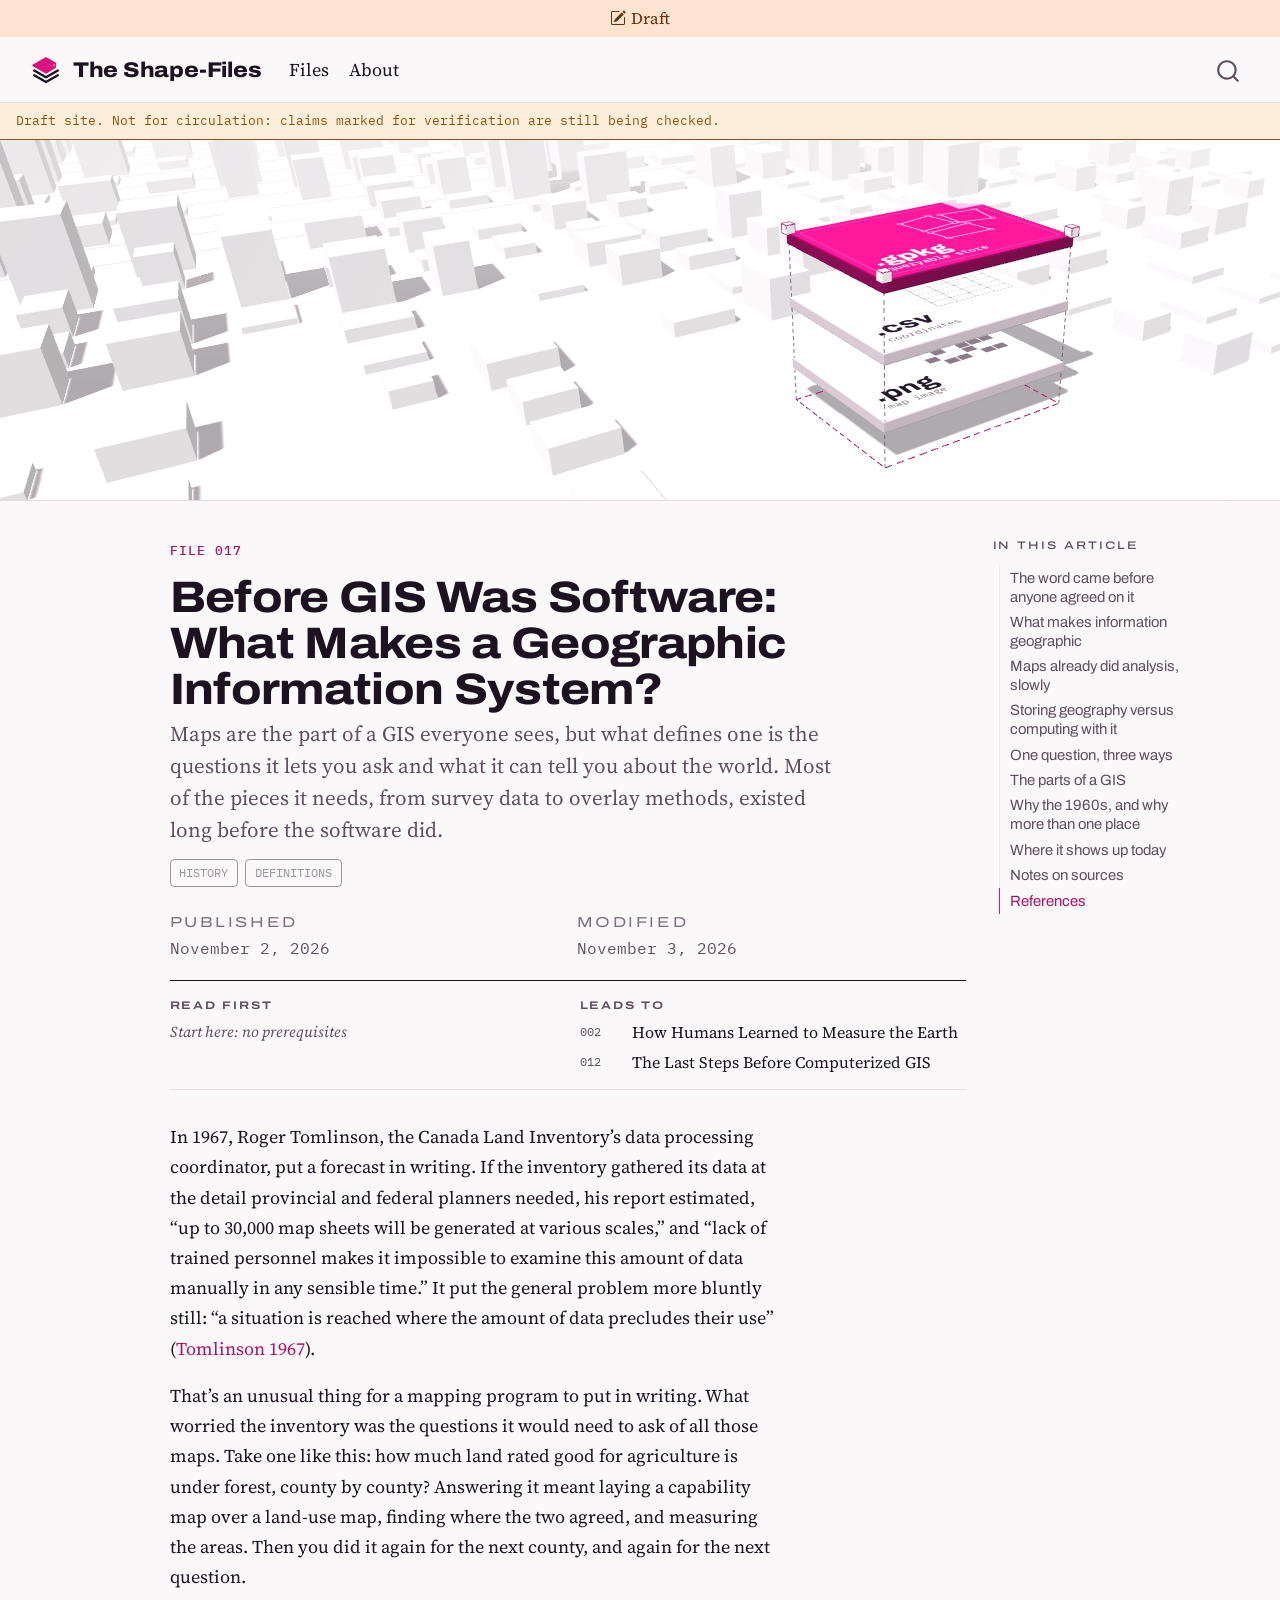
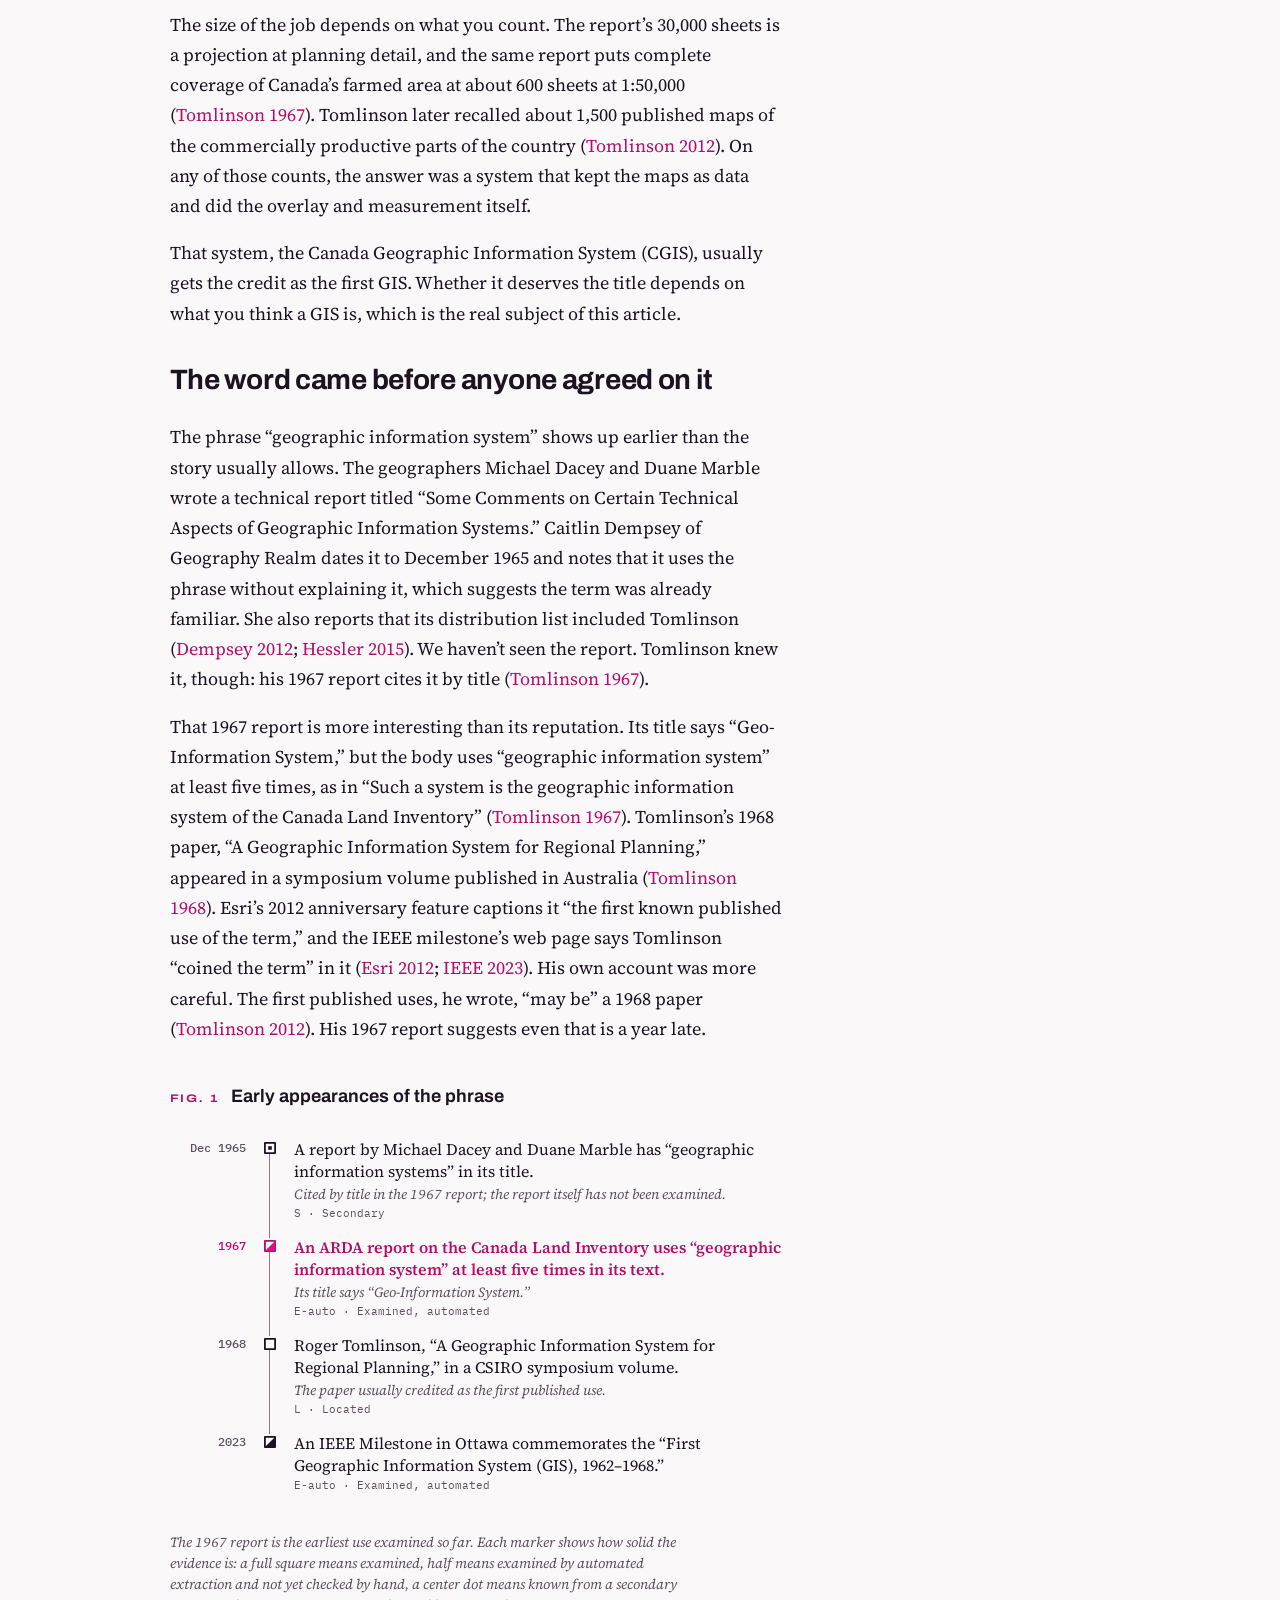
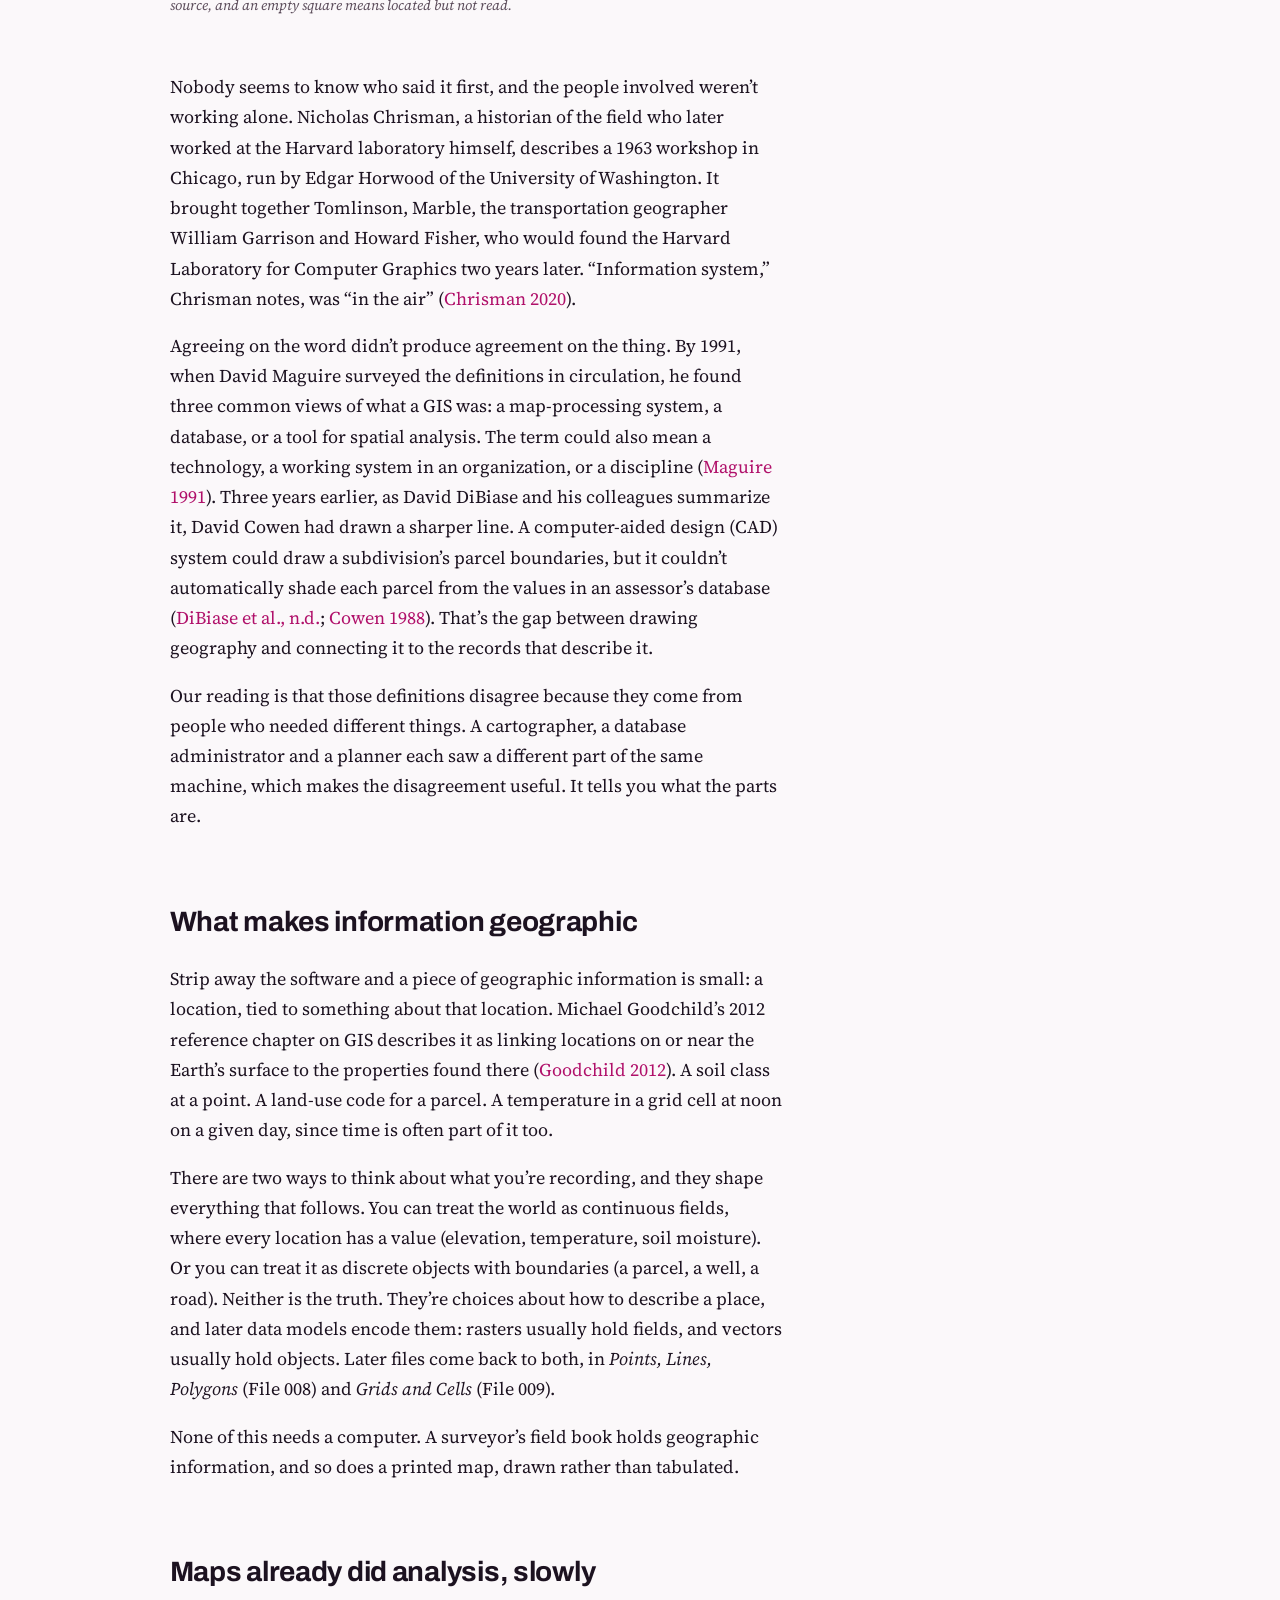
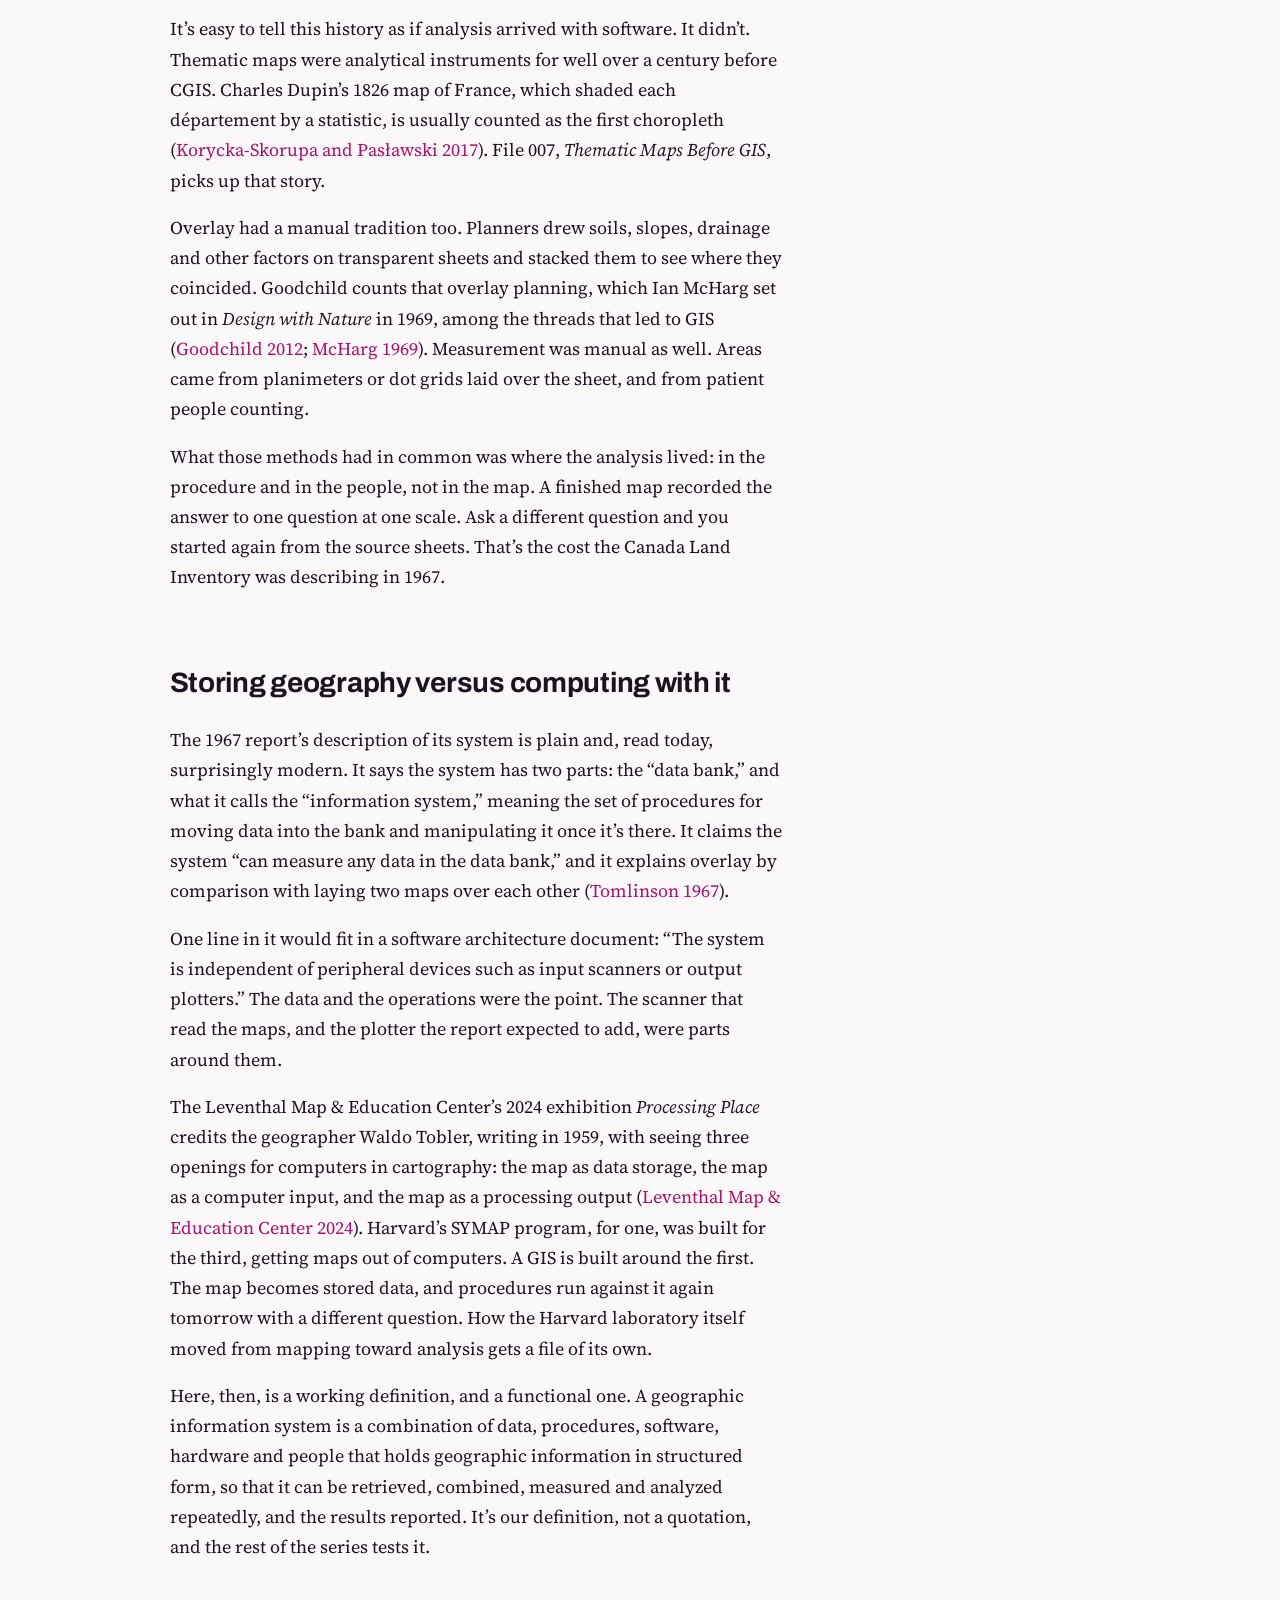
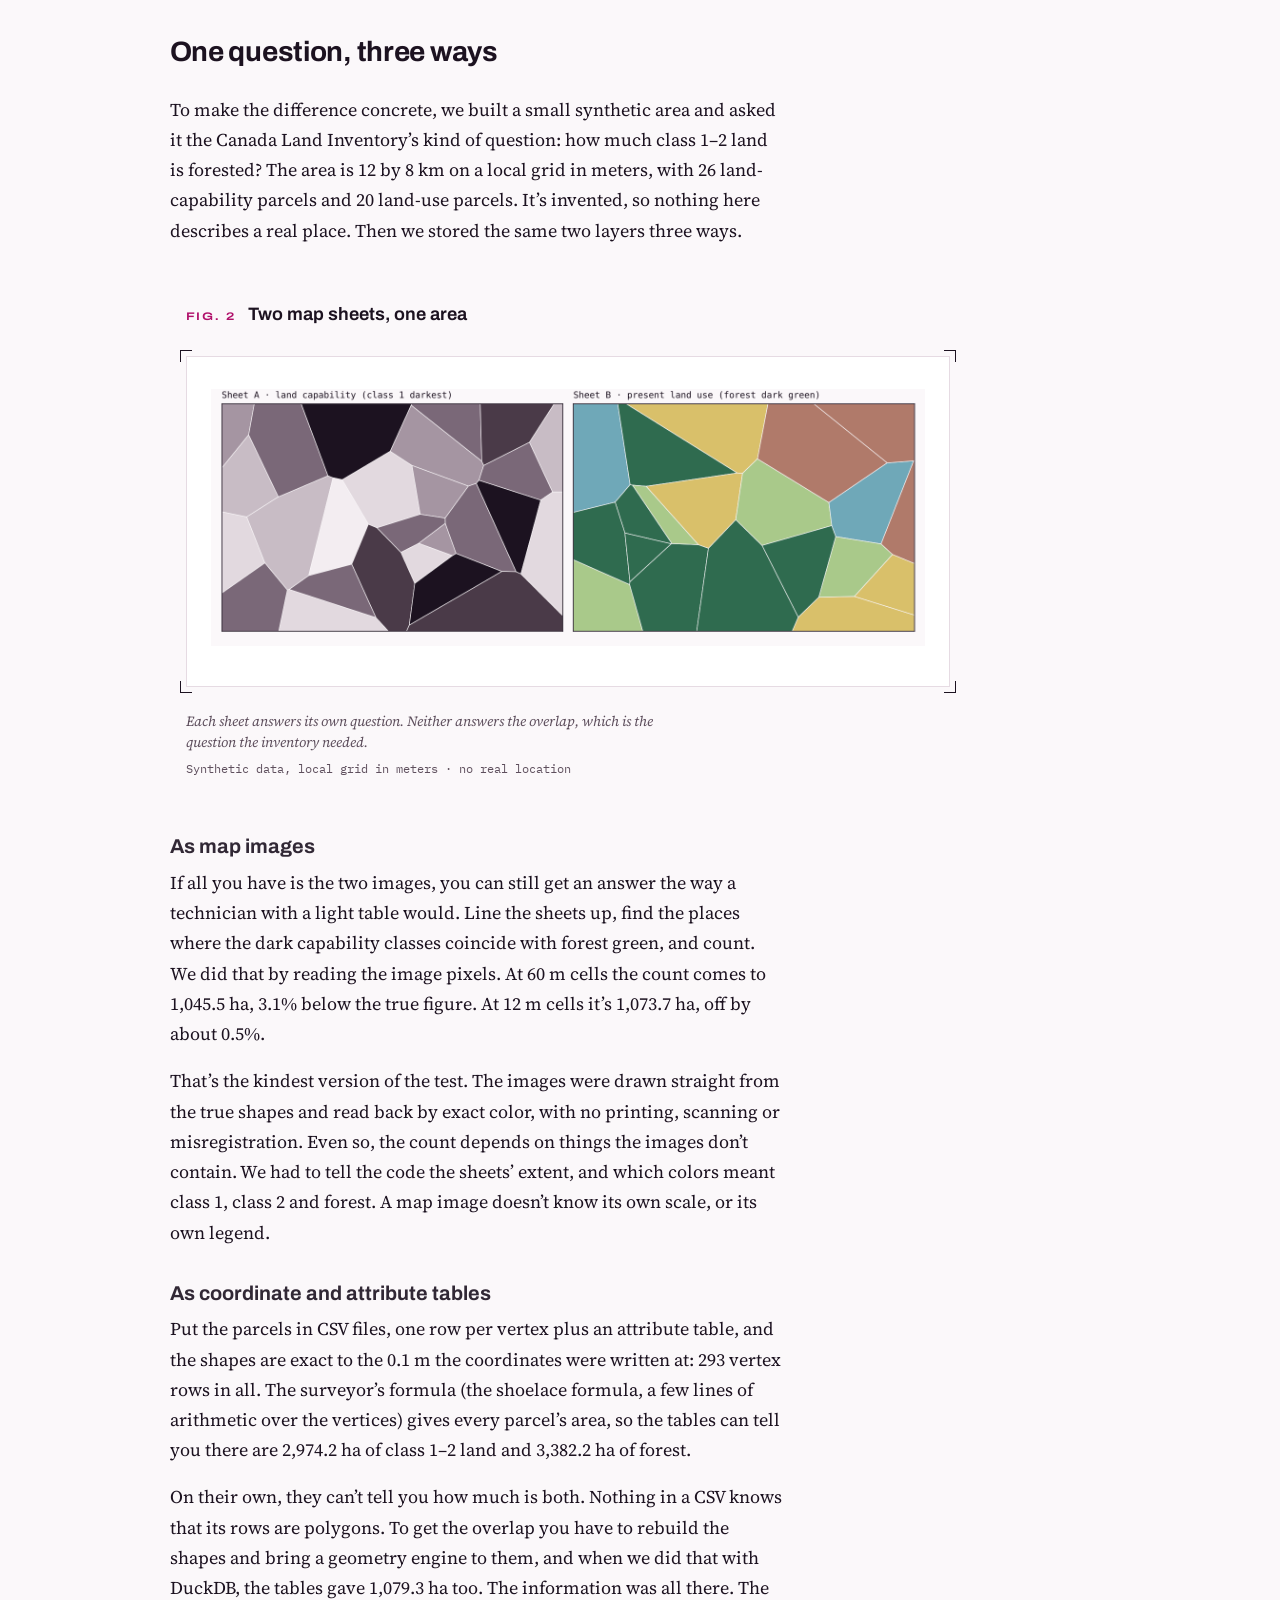
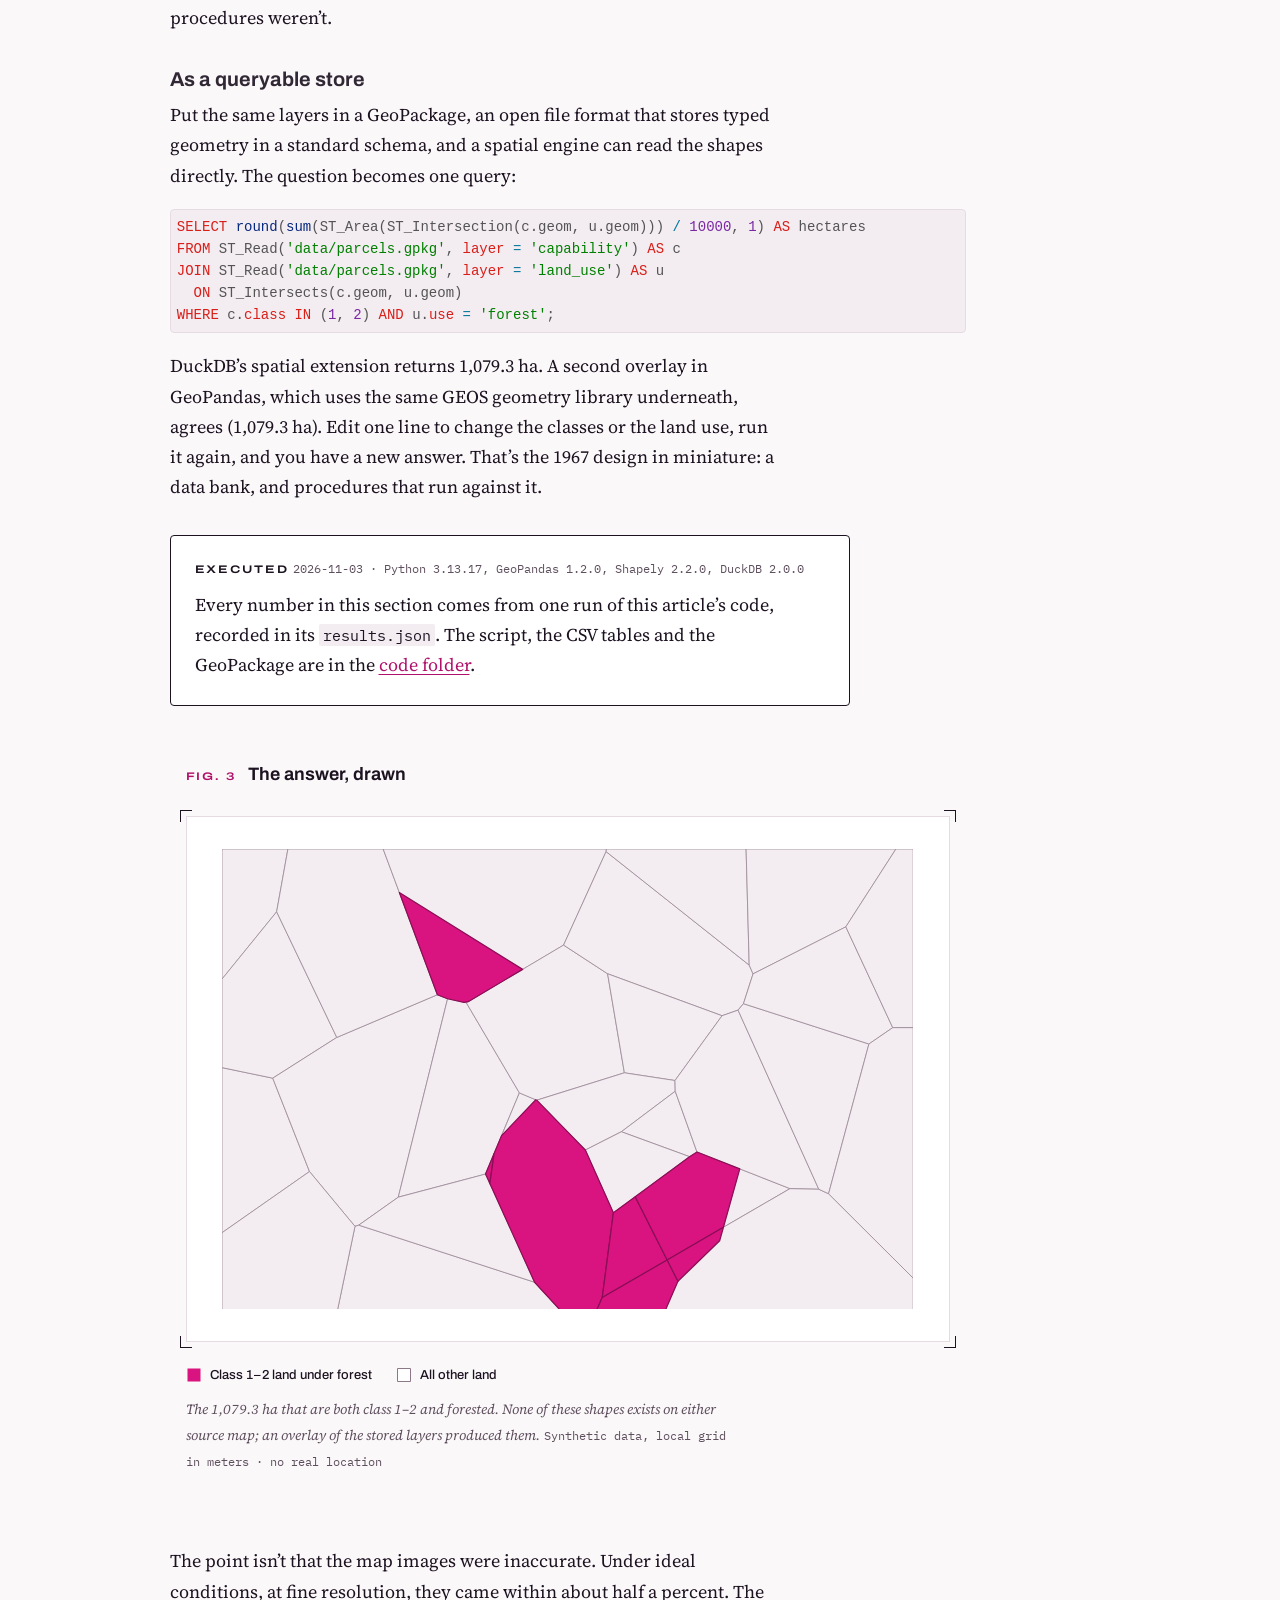
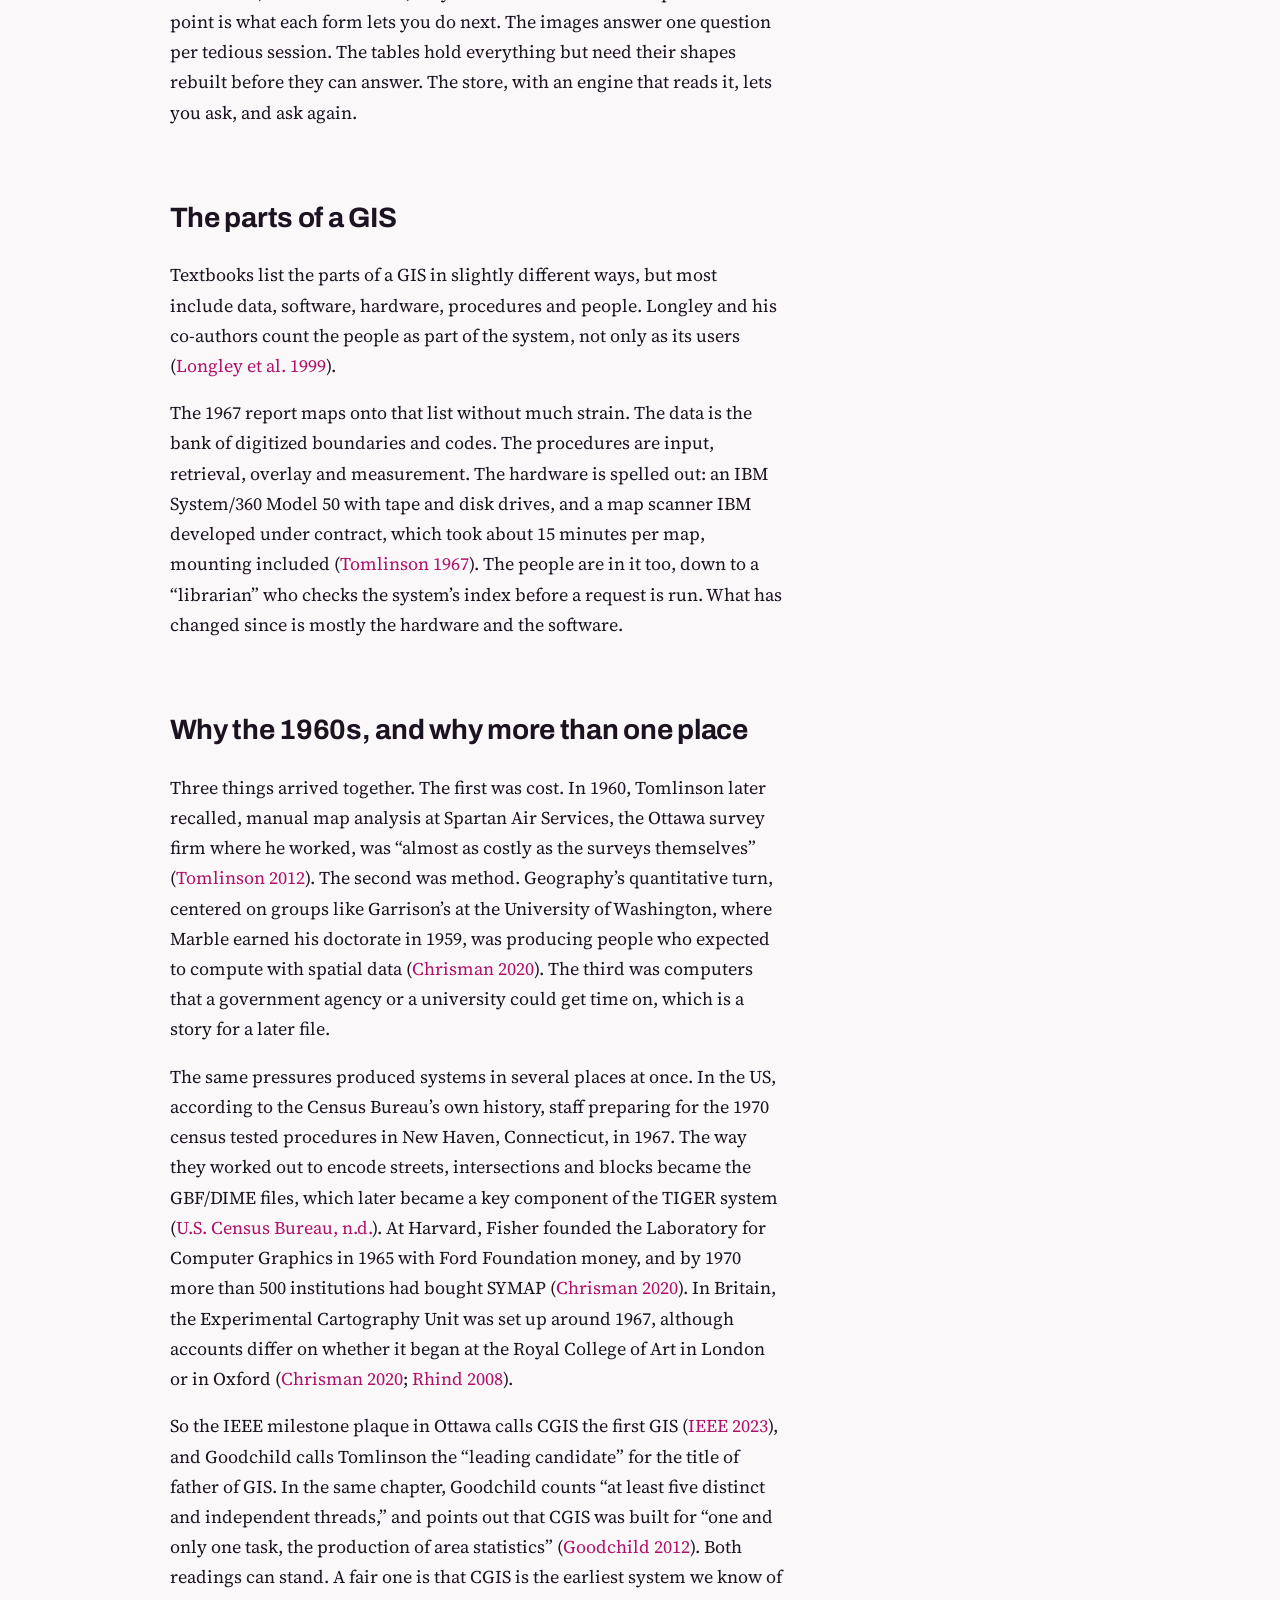
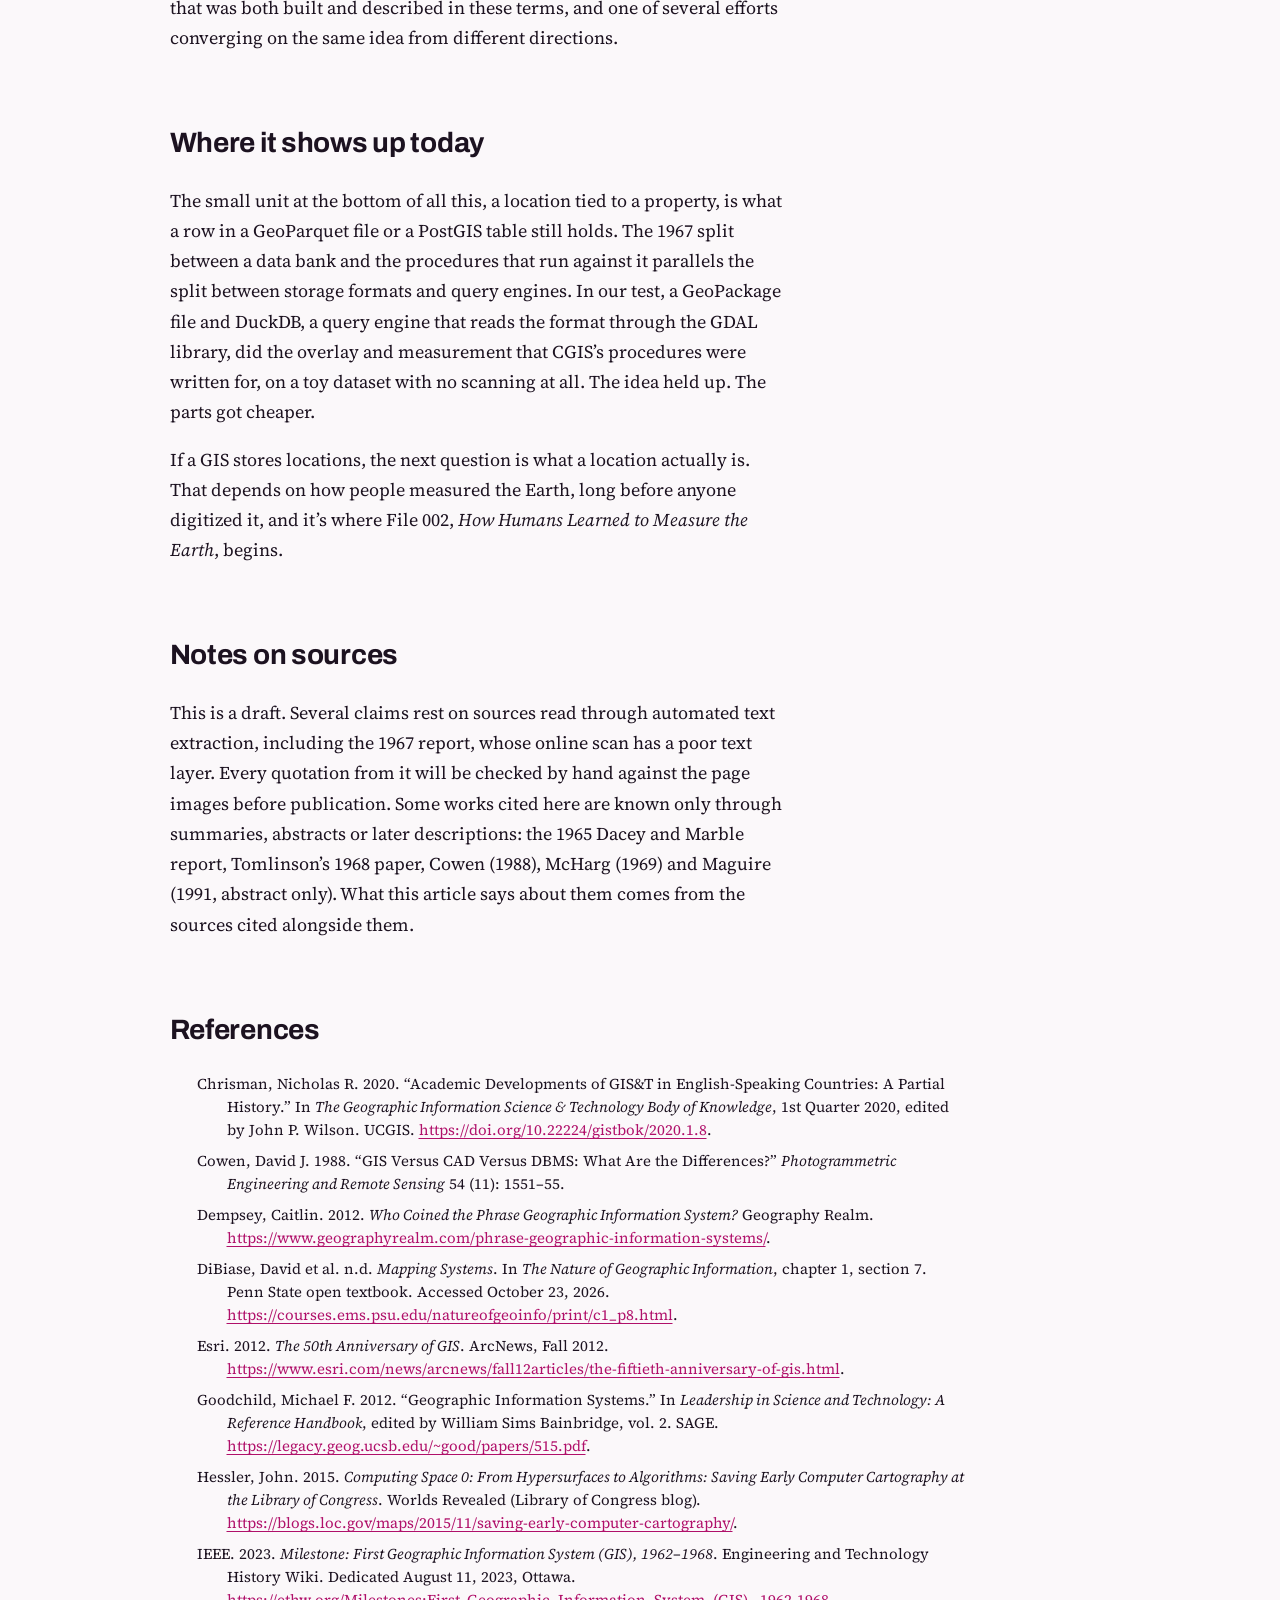
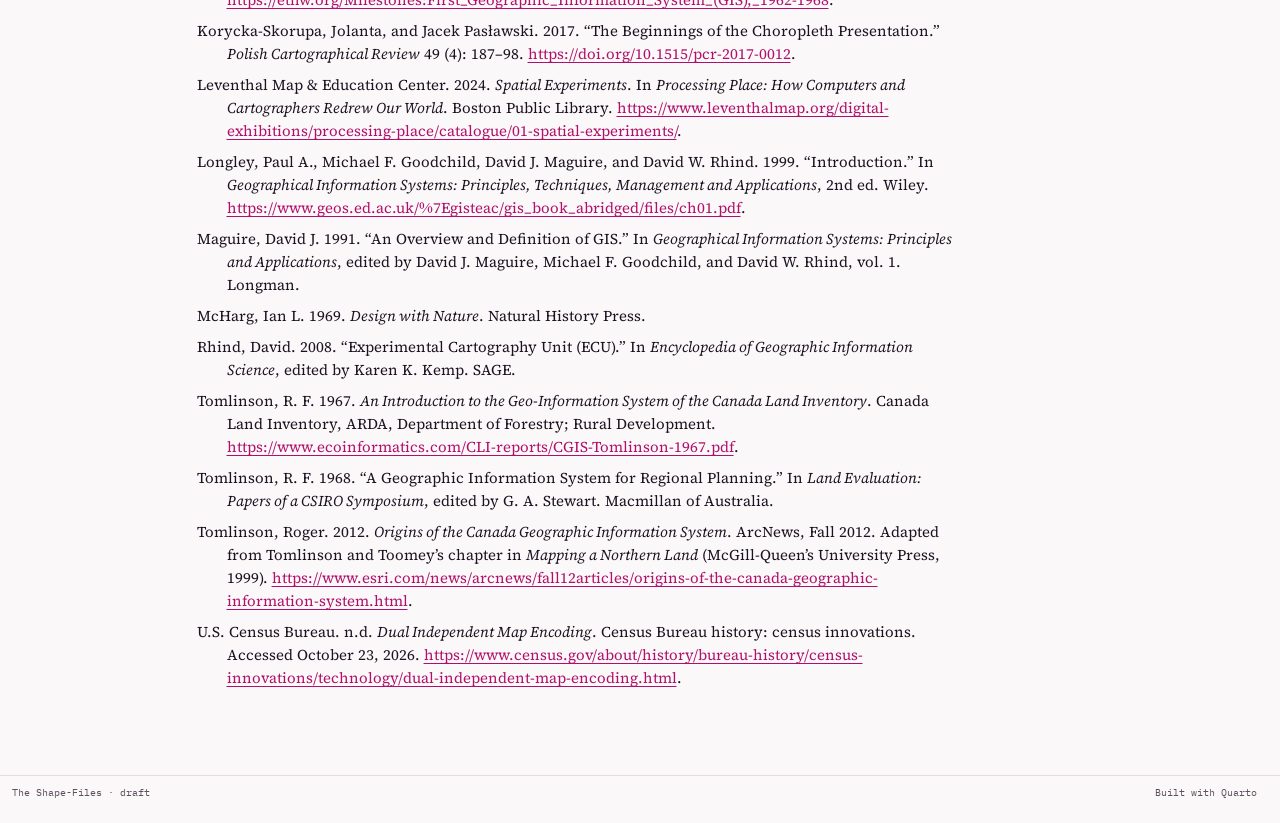
==== commit 1b8be1b7: "Replace File 001" ====
--- a/articles/before-gis-was-software/index.html
+++ b/articles/before-gis-was-software/index.html
@@ -133,17 +133,18 @@
 }</script>
 <style>html{ scroll-behavior: smooth; }</style>
 <meta name="robots" content="noindex, nofollow">
-
-
-<link rel="stylesheet" href="../../styles/tokens.css?v=20261103135148">
-<link rel="stylesheet" href="../../styles/components.css?v=20261103135148">
-<link rel="stylesheet" href="../../styles/site.css?v=20261103135148">
+<meta name="quarto:status" content="draft">
+
+
+<link rel="stylesheet" href="../../styles/tokens.css?v=20261103145110">
+<link rel="stylesheet" href="../../styles/components.css?v=20261103145110">
+<link rel="stylesheet" href="../../styles/site.css?v=20261103145110">
 </head>
 
 <body class="nav-fixed quarto-light"><a id="quarto-skip-link" class="visually-hidden-focusable" href="#quarto-document-content">Skip to main content</a>
 
 <div id="quarto-search-results"></div>
-  <header id="quarto-header" class="headroom fixed-top">
+  <header id="quarto-header" class="headroom fixed-top"><div id="quarto-draft-alert" class="alert alert-warning"><i class="bi bi-pencil-square"></i>Draft</div>
     <nav class="navbar navbar-expand-lg " data-bs-theme="dark" aria-label="Site">
       <div class="navbar-container container-fluid">
       <div class="navbar-brand-container mx-auto">
@@ -211,7 +212,7 @@
 </script>
 <header id="title-block-header" class="quarto-title-block default">
 <div class="quarto-title">
-<p class="sf-file-no">File 001</p>
+<p class="sf-file-no">File 017</p>
 <h1 class="title">Before GIS Was Software: What Makes a Geographic Information System?</h1>
 <p class="subtitle lead">Maps are the part of a GIS everyone sees, but what defines one is the questions it lets you ask and what it can tell you about the world. Most of the pieces it needs, from survey data to overlay methods, existed long before the software did.</p>
   <div class="quarto-categories">
@@ -376,18 +377,18 @@
 L 0 0 
 L 49.430731 0 
 z
-" clip-path="url(#p8447ec8bde)" style="fill: var(--paper-sunk); stroke: var(--ink-faint); stroke-width: 0.6"></path> </g> <g id="patch_3"> <path d="M 38.055842 171.881684 
+" clip-path="url(#p0250f6ba66)" style="fill: var(--paper-sunk); stroke: var(--ink-faint); stroke-width: 0.6"></path> </g> <g id="patch_3"> <path d="M 38.055842 171.881684 
 L 65.625586 241.89894 
 L 0 287.801209 
 L 0 163.973141 
 z
-" clip-path="url(#p8447ec8bde)" style="fill: var(--paper-sunk); stroke: var(--ink-faint); stroke-width: 0.6"></path> </g> <g id="patch_4"> <path d="M 0 163.973141 
+" clip-path="url(#p0250f6ba66)" style="fill: var(--paper-sunk); stroke: var(--ink-faint); stroke-width: 0.6"></path> </g> <g id="patch_4"> <path d="M 0 163.973141 
 L 0 97.583744 
 L 40.97011 47.094148 
 L 86.092465 141.338488 
 L 38.055842 171.881684 
 z
-" clip-path="url(#p8447ec8bde)" style="fill: var(--paper-sunk); stroke: var(--ink-faint); stroke-width: 0.6"></path> </g> <g id="patch_5"> <path d="M 86.092465 141.338488 
+" clip-path="url(#p0250f6ba66)" style="fill: var(--paper-sunk); stroke: var(--ink-faint); stroke-width: 0.6"></path> </g> <g id="patch_5"> <path d="M 86.092465 141.338488 
 L 161.53484 109.310764 
 L 169.197345 112.313243 
 L 132.209735 261.160021 
@@ -396,25 +397,25 @@
 L 65.625586 241.89894 
 L 38.055842 171.881684 
 z
-" clip-path="url(#p8447ec8bde)" style="fill: var(--paper-sunk); stroke: var(--ink-faint); stroke-width: 0.6"></path> </g> <g id="patch_6"> <path d="M 99.73669 283.033126 
+" clip-path="url(#p0250f6ba66)" style="fill: var(--paper-sunk); stroke: var(--ink-faint); stroke-width: 0.6"></path> </g> <g id="patch_6"> <path d="M 99.73669 283.033126 
 L 102.593941 282.113645 
 L 234.433789 324.934392 
 L 253.400409 345.6 
 L 86.674064 345.6 
 z
-" clip-path="url(#p8447ec8bde)" style="fill: var(--paper-sunk); stroke: var(--ink-faint); stroke-width: 0.6"></path> </g> <g id="patch_7"> <path d="M 65.625586 241.89894 
+" clip-path="url(#p0250f6ba66)" style="fill: var(--paper-sunk); stroke: var(--ink-faint); stroke-width: 0.6"></path> </g> <g id="patch_7"> <path d="M 65.625586 241.89894 
 L 99.73669 283.033126 
 L 86.674064 345.6 
 L 0 345.6 
 L 0 287.801209 
 z
-" clip-path="url(#p8447ec8bde)" style="fill: var(--paper-sunk); stroke: var(--ink-faint); stroke-width: 0.6"></path> </g> <g id="patch_8"> <path d="M 49.430731 0 
+" clip-path="url(#p0250f6ba66)" style="fill: var(--paper-sunk); stroke: var(--ink-faint); stroke-width: 0.6"></path> </g> <g id="patch_8"> <path d="M 49.430731 0 
 L 120.877534 0 
 L 161.53484 109.310764 
 L 86.092465 141.338488 
 L 40.97011 47.094148 
 z
-" clip-path="url(#p8447ec8bde)" style="fill: var(--paper-sunk); stroke: var(--ink-faint); stroke-width: 0.6"></path> </g> <g id="patch_9"> <path d="M 288.062759 1.946011 
+" clip-path="url(#p0250f6ba66)" style="fill: var(--paper-sunk); stroke: var(--ink-faint); stroke-width: 0.6"></path> </g> <g id="patch_9"> <path d="M 288.062759 1.946011 
 L 256.189082 72.066307 
 L 183.250213 115.352174 
 L 169.197345 112.313243 
@@ -422,13 +423,13 @@
 L 120.877534 0 
 L 288.342493 0 
 z
-" clip-path="url(#p8447ec8bde)" style="fill: var(--paper-sunk); stroke: var(--ink-faint); stroke-width: 0.6"></path> </g> <g id="patch_10"> <path d="M 169.197345 112.313243 
+" clip-path="url(#p0250f6ba66)" style="fill: var(--paper-sunk); stroke: var(--ink-faint); stroke-width: 0.6"></path> </g> <g id="patch_10"> <path d="M 169.197345 112.313243 
 L 183.250213 115.352174 
 L 223.049793 182.915258 
 L 197.653948 243.812153 
 L 132.209735 261.160021 
 z
-" clip-path="url(#p8447ec8bde)" style="fill: var(--paper-sunk); stroke: var(--ink-faint); stroke-width: 0.6"></path> </g> <g id="patch_11"> <path d="M 223.049793 182.915258 
+" clip-path="url(#p0250f6ba66)" style="fill: var(--paper-sunk); stroke: var(--ink-faint); stroke-width: 0.6"></path> </g> <g id="patch_11"> <path d="M 223.049793 182.915258 
 L 236.073286 188.403716 
 L 272.531202 225.774817 
 L 293.547749 272.813101 
@@ -438,19 +439,19 @@
 L 234.433789 324.934392 
 L 197.653948 243.812153 
 z
-" clip-path="url(#p8447ec8bde)" style="fill: var(--paper-sunk); stroke: var(--ink-faint); stroke-width: 0.6"></path> </g> <g id="patch_12"> <path d="M 132.209735 261.160021 
+" clip-path="url(#p0250f6ba66)" style="fill: var(--paper-sunk); stroke: var(--ink-faint); stroke-width: 0.6"></path> </g> <g id="patch_12"> <path d="M 132.209735 261.160021 
 L 197.653948 243.812153 
 L 234.433789 324.934392 
 L 102.593941 282.113645 
 z
-" clip-path="url(#p8447ec8bde)" style="fill: var(--paper-sunk); stroke: var(--ink-faint); stroke-width: 0.6"></path> </g> <g id="patch_13"> <path d="M 289.212392 93.57256 
+" clip-path="url(#p0250f6ba66)" style="fill: var(--paper-sunk); stroke: var(--ink-faint); stroke-width: 0.6"></path> </g> <g id="patch_13"> <path d="M 289.212392 93.57256 
 L 301.802283 167.860889 
 L 236.073286 188.403716 
 L 223.049793 182.915258 
 L 183.250213 115.352174 
 L 256.189082 72.066307 
 z
-" clip-path="url(#p8447ec8bde)" style="fill: var(--paper-sunk); stroke: var(--ink-faint); stroke-width: 0.6"></path> </g> <g id="patch_14"> <path d="M 256.189082 72.066307 
+" clip-path="url(#p0250f6ba66)" style="fill: var(--paper-sunk); stroke: var(--ink-faint); stroke-width: 0.6"></path> </g> <g id="patch_14"> <path d="M 256.189082 72.066307 
 L 288.062759 1.946011 
 L 395.415498 87.077388 
 L 398.28461 93.665281 
@@ -459,30 +460,30 @@
 L 375.055037 125.045786 
 L 289.212392 93.57256 
 z
-" clip-path="url(#p8447ec8bde)" style="fill: var(--paper-sunk); stroke: var(--ink-faint); stroke-width: 0.6"></path> </g> <g id="patch_15"> <path d="M 293.547749 272.813101 
+" clip-path="url(#p0250f6ba66)" style="fill: var(--paper-sunk); stroke: var(--ink-faint); stroke-width: 0.6"></path> </g> <g id="patch_15"> <path d="M 293.547749 272.813101 
 L 350.669309 230.754895 
 L 356.268113 227.296523 
 L 426.001576 254.729595 
 L 285.192547 336.454955 
 z
-" clip-path="url(#p8447ec8bde)" style="fill: var(--paper-sunk); stroke: var(--ink-faint); stroke-width: 0.6"></path> </g> <g id="patch_16"> <path d="M 301.802283 167.860889 
+" clip-path="url(#p0250f6ba66)" style="fill: var(--paper-sunk); stroke: var(--ink-faint); stroke-width: 0.6"></path> </g> <g id="patch_16"> <path d="M 301.802283 167.860889 
 L 289.212392 93.57256 
 L 375.055037 125.045786 
 L 339.737895 173.639333 
 z
-" clip-path="url(#p8447ec8bde)" style="fill: var(--paper-sunk); stroke: var(--ink-faint); stroke-width: 0.6"></path> </g> <g id="patch_17"> <path d="M 339.737895 173.639333 
+" clip-path="url(#p0250f6ba66)" style="fill: var(--paper-sunk); stroke: var(--ink-faint); stroke-width: 0.6"></path> </g> <g id="patch_17"> <path d="M 339.737895 173.639333 
 L 339.935114 181.678953 
 L 299.527846 212.061688 
 L 272.531202 225.774817 
 L 236.073286 188.403716 
 L 301.802283 167.860889 
 z
-" clip-path="url(#p8447ec8bde)" style="fill: var(--paper-sunk); stroke: var(--ink-faint); stroke-width: 0.6"></path> </g> <g id="patch_18"> <path d="M 339.935114 181.678953 
+" clip-path="url(#p0250f6ba66)" style="fill: var(--paper-sunk); stroke: var(--ink-faint); stroke-width: 0.6"></path> </g> <g id="patch_18"> <path d="M 339.935114 181.678953 
 L 356.268113 227.296523 
 L 350.669309 230.754895 
 L 299.527846 212.061688 
 z
-" clip-path="url(#p8447ec8bde)" style="fill: var(--paper-sunk); stroke: var(--ink-faint); stroke-width: 0.6"></path> </g> <g id="patch_19"> <path d="M 339.935114 181.678953 
+" clip-path="url(#p0250f6ba66)" style="fill: var(--paper-sunk); stroke: var(--ink-faint); stroke-width: 0.6"></path> </g> <g id="patch_19"> <path d="M 339.935114 181.678953 
 L 339.737895 173.639333 
 L 375.055037 125.045786 
 L 387.040689 120.852012 
@@ -490,17 +491,17 @@
 L 426.001576 254.729595 
 L 356.268113 227.296523 
 z
-" clip-path="url(#p8447ec8bde)" style="fill: var(--paper-sunk); stroke: var(--ink-faint); stroke-width: 0.6"></path> </g> <g id="patch_20"> <path d="M 299.527846 212.061688 
+" clip-path="url(#p0250f6ba66)" style="fill: var(--paper-sunk); stroke: var(--ink-faint); stroke-width: 0.6"></path> </g> <g id="patch_20"> <path d="M 299.527846 212.061688 
 L 350.669309 230.754895 
 L 293.547749 272.813101 
 L 272.531202 225.774817 
 z
-" clip-path="url(#p8447ec8bde)" style="fill: var(--paper-sunk); stroke: var(--ink-faint); stroke-width: 0.6"></path> </g> <g id="patch_21"> <path d="M 395.415498 87.077388 
+" clip-path="url(#p0250f6ba66)" style="fill: var(--paper-sunk); stroke: var(--ink-faint); stroke-width: 0.6"></path> </g> <g id="patch_21"> <path d="M 395.415498 87.077388 
 L 288.062759 1.946011 
 L 288.342493 0 
 L 393.082945 0 
 z
-" clip-path="url(#p8447ec8bde)" style="fill: var(--paper-sunk); stroke: var(--ink-faint); stroke-width: 0.6"></path> </g> <g id="patch_22"> <path d="M 285.192547 336.454955 
+" clip-path="url(#p0250f6ba66)" style="fill: var(--paper-sunk); stroke: var(--ink-faint); stroke-width: 0.6"></path> </g> <g id="patch_22"> <path d="M 285.192547 336.454955 
 L 426.001576 254.729595 
 L 447.622947 255.20458 
 L 454.944989 258.566 
@@ -508,48 +509,48 @@
 L 518.4 345.6 
 L 281.099812 345.6 
 z
-" clip-path="url(#p8447ec8bde)" style="fill: var(--paper-sunk); stroke: var(--ink-faint); stroke-width: 0.6"></path> </g> <g id="patch_23"> <path d="M 467.872999 58.386846 
+" clip-path="url(#p0250f6ba66)" style="fill: var(--paper-sunk); stroke: var(--ink-faint); stroke-width: 0.6"></path> </g> <g id="patch_23"> <path d="M 467.872999 58.386846 
 L 398.28461 93.665281 
 L 395.415498 87.077388 
 L 393.082945 0 
 L 505.451913 0 
 z
-" clip-path="url(#p8447ec8bde)" style="fill: var(--paper-sunk); stroke: var(--ink-faint); stroke-width: 0.6"></path> </g> <g id="patch_24"> <path d="M 391.10543 116.031465 
+" clip-path="url(#p0250f6ba66)" style="fill: var(--paper-sunk); stroke: var(--ink-faint); stroke-width: 0.6"></path> </g> <g id="patch_24"> <path d="M 391.10543 116.031465 
 L 485.203458 146.25668 
 L 454.944989 258.566 
 L 447.622947 255.20458 
 L 387.040689 120.852012 
 z
-" clip-path="url(#p8447ec8bde)" style="fill: var(--paper-sunk); stroke: var(--ink-faint); stroke-width: 0.6"></path> </g> <g id="patch_25"> <path d="M 503.072133 133.988088 
+" clip-path="url(#p0250f6ba66)" style="fill: var(--paper-sunk); stroke: var(--ink-faint); stroke-width: 0.6"></path> </g> <g id="patch_25"> <path d="M 503.072133 133.988088 
 L 485.203458 146.25668 
 L 391.10543 116.031465 
 L 398.28461 93.665281 
 L 467.872999 58.386846 
 z
-" clip-path="url(#p8447ec8bde)" style="fill: var(--paper-sunk); stroke: var(--ink-faint); stroke-width: 0.6"></path> </g> <g id="patch_26"> <path d="M 503.072133 133.988088 
+" clip-path="url(#p0250f6ba66)" style="fill: var(--paper-sunk); stroke: var(--ink-faint); stroke-width: 0.6"></path> </g> <g id="patch_26"> <path d="M 503.072133 133.988088 
 L 467.872999 58.386846 
 L 505.451913 0 
 L 518.4 0 
 L 518.4 133.993214 
 z
-" clip-path="url(#p8447ec8bde)" style="fill: var(--paper-sunk); stroke: var(--ink-faint); stroke-width: 0.6"></path> </g> <g id="patch_27"> <path d="M 454.944989 258.566 
+" clip-path="url(#p0250f6ba66)" style="fill: var(--paper-sunk); stroke: var(--ink-faint); stroke-width: 0.6"></path> </g> <g id="patch_27"> <path d="M 454.944989 258.566 
 L 485.203458 146.25668 
 L 503.072133 133.988088 
 L 518.4 133.993214 
 L 518.4 321.870291 
 z
-" clip-path="url(#p8447ec8bde)" style="fill: var(--paper-sunk); stroke: var(--ink-faint); stroke-width: 0.6"></path> </g> <g id="patch_28"> <path d="M 184.657231 114.517173 
+" clip-path="url(#p0250f6ba66)" style="fill: var(--paper-sunk); stroke: var(--ink-faint); stroke-width: 0.6"></path> </g> <g id="patch_28"> <path d="M 184.657231 114.517173 
 L 181.512737 114.976445 
 L 169.197345 112.313243 
 L 161.53484 109.310764 
 L 133.010434 32.620376 
 L 225.499315 90.279273 
 z
-" clip-path="url(#p8447ec8bde)" style="fill: var(--magenta); stroke: var(--magenta-deep); stroke-width: 0.9"></path> </g> <g id="patch_29"> <path d="M 197.653948 243.812153 
+" clip-path="url(#p0250f6ba66)" style="fill: var(--magenta); stroke: var(--magenta-deep); stroke-width: 0.9"></path> </g> <g id="patch_29"> <path d="M 197.653948 243.812153 
 L 204.072107 228.422001 
 L 200.892519 250.955199 
 z
-" clip-path="url(#p8447ec8bde)" style="fill: var(--magenta); stroke: var(--magenta-deep); stroke-width: 0.9"></path> </g> <g id="patch_30"> <path d="M 236.073286 188.403716 
+" clip-path="url(#p0250f6ba66)" style="fill: var(--magenta); stroke: var(--magenta-deep); stroke-width: 0.9"></path> </g> <g id="patch_30"> <path d="M 236.073286 188.403716 
 L 272.531202 225.774817 
 L 293.547749 272.813101 
 L 285.192547 336.454955 
@@ -561,30 +562,30 @@
 L 209.680478 214.973643 
 L 235.35176 188.099645 
 z
-" clip-path="url(#p8447ec8bde)" style="fill: var(--magenta); stroke: var(--magenta-deep); stroke-width: 0.9"></path> </g> <g id="patch_31"> <path d="M 309.931175 260.750099 
+" clip-path="url(#p0250f6ba66)" style="fill: var(--magenta); stroke: var(--magenta-deep); stroke-width: 0.9"></path> </g> <g id="patch_31"> <path d="M 309.931175 260.750099 
 L 333.890273 308.190865 
 L 285.192547 336.454955 
 L 293.547749 272.813101 
 z
-" clip-path="url(#p8447ec8bde)" style="fill: var(--magenta); stroke: var(--magenta-deep); stroke-width: 0.9"></path> </g> <g id="patch_32"> <path d="M 350.669309 230.754895 
+" clip-path="url(#p0250f6ba66)" style="fill: var(--magenta); stroke: var(--magenta-deep); stroke-width: 0.9"></path> </g> <g id="patch_32"> <path d="M 350.669309 230.754895 
 L 356.268113 227.296523 
 L 388.357306 239.920378 
 L 376.102105 283.691177 
 L 333.890273 308.190865 
 L 309.931175 260.750099 
 z
-" clip-path="url(#p8447ec8bde)" style="fill: var(--magenta); stroke: var(--magenta-deep); stroke-width: 0.9"></path> </g> <g id="patch_33"> <path d="M 333.890273 308.190865 
+" clip-path="url(#p0250f6ba66)" style="fill: var(--magenta); stroke: var(--magenta-deep); stroke-width: 0.9"></path> </g> <g id="patch_33"> <path d="M 333.890273 308.190865 
 L 341.986044 324.221085 
 L 332.719893 345.6 
 L 281.099812 345.6 
 L 285.192547 336.454955 
 z
-" clip-path="url(#p8447ec8bde)" style="fill: var(--magenta); stroke: var(--magenta-deep); stroke-width: 0.9"></path> </g> <g id="patch_34"> <path d="M 376.102105 283.691177 
+" clip-path="url(#p0250f6ba66)" style="fill: var(--magenta); stroke: var(--magenta-deep); stroke-width: 0.9"></path> </g> <g id="patch_34"> <path d="M 376.102105 283.691177 
 L 373.261395 293.837083 
 L 341.986044 324.221085 
 L 333.890273 308.190865 
 z
-" clip-path="url(#p8447ec8bde)" style="fill: var(--magenta); stroke: var(--magenta-deep); stroke-width: 0.9"></path> </g> </g> </g> <defs> <clippath id="p8447ec8bde"> <rect x="0" y="0" width="518.4" height="345.6"></rect> </clippath> </defs>
+" clip-path="url(#p0250f6ba66)" style="fill: var(--magenta); stroke: var(--magenta-deep); stroke-width: 0.9"></path> </g> </g> </g> <defs> <clippath id="p0250f6ba66"> <rect x="0" y="0" width="518.4" height="345.6"></rect> </clippath> </defs>
 </svg>
 </div></div>
 <figcaption class="sf-fig-cap" id="fig-answer-cap">
@@ -705,7 +706,7 @@
   var base = nav ? nav.getAttribute("src").replace(/site_libs\/quarto-nav\/quarto-nav\.js.*$/, "") : "";
   if (!document.querySelector(".sf-hero-mount")) return;
   ["react.production.min.js", "react-dom.production.min.js", "three.min.js", "shapefiles.bundle.js", "hero-mount.js"].reduce(function (p, f) {
-    return p.then(function () { return new Promise(function (done) { var e = document.createElement("script"); e.src = base + "assets/js/" + f + "?v=20261103135148"; e.onload = done; e.onerror = done; document.body.appendChild(e); }); });
+    return p.then(function () { return new Promise(function (done) { var e = document.createElement("script"); e.src = base + "assets/js/" + f + "?v=20261103145110"; e.onload = done; e.onerror = done; document.body.appendChild(e); }); });
   }, Promise.resolve());
 })();
 </script>
